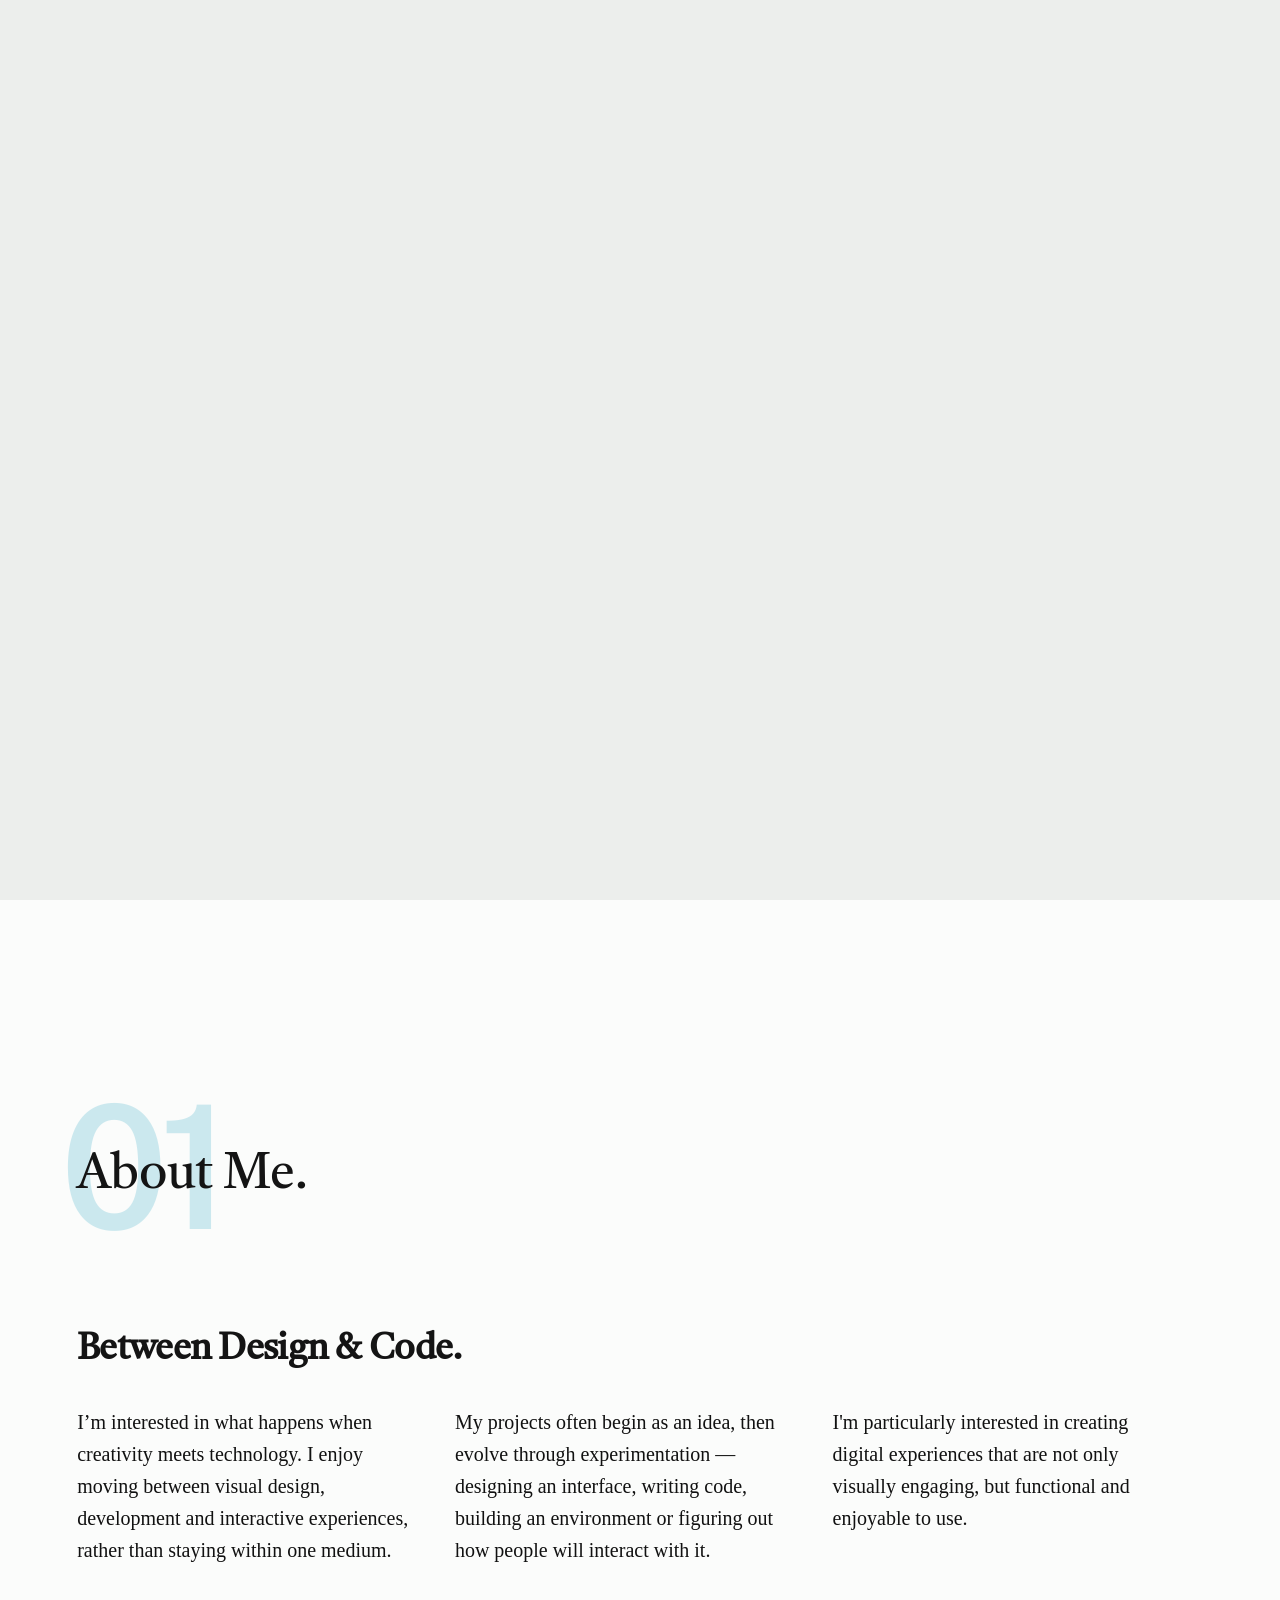
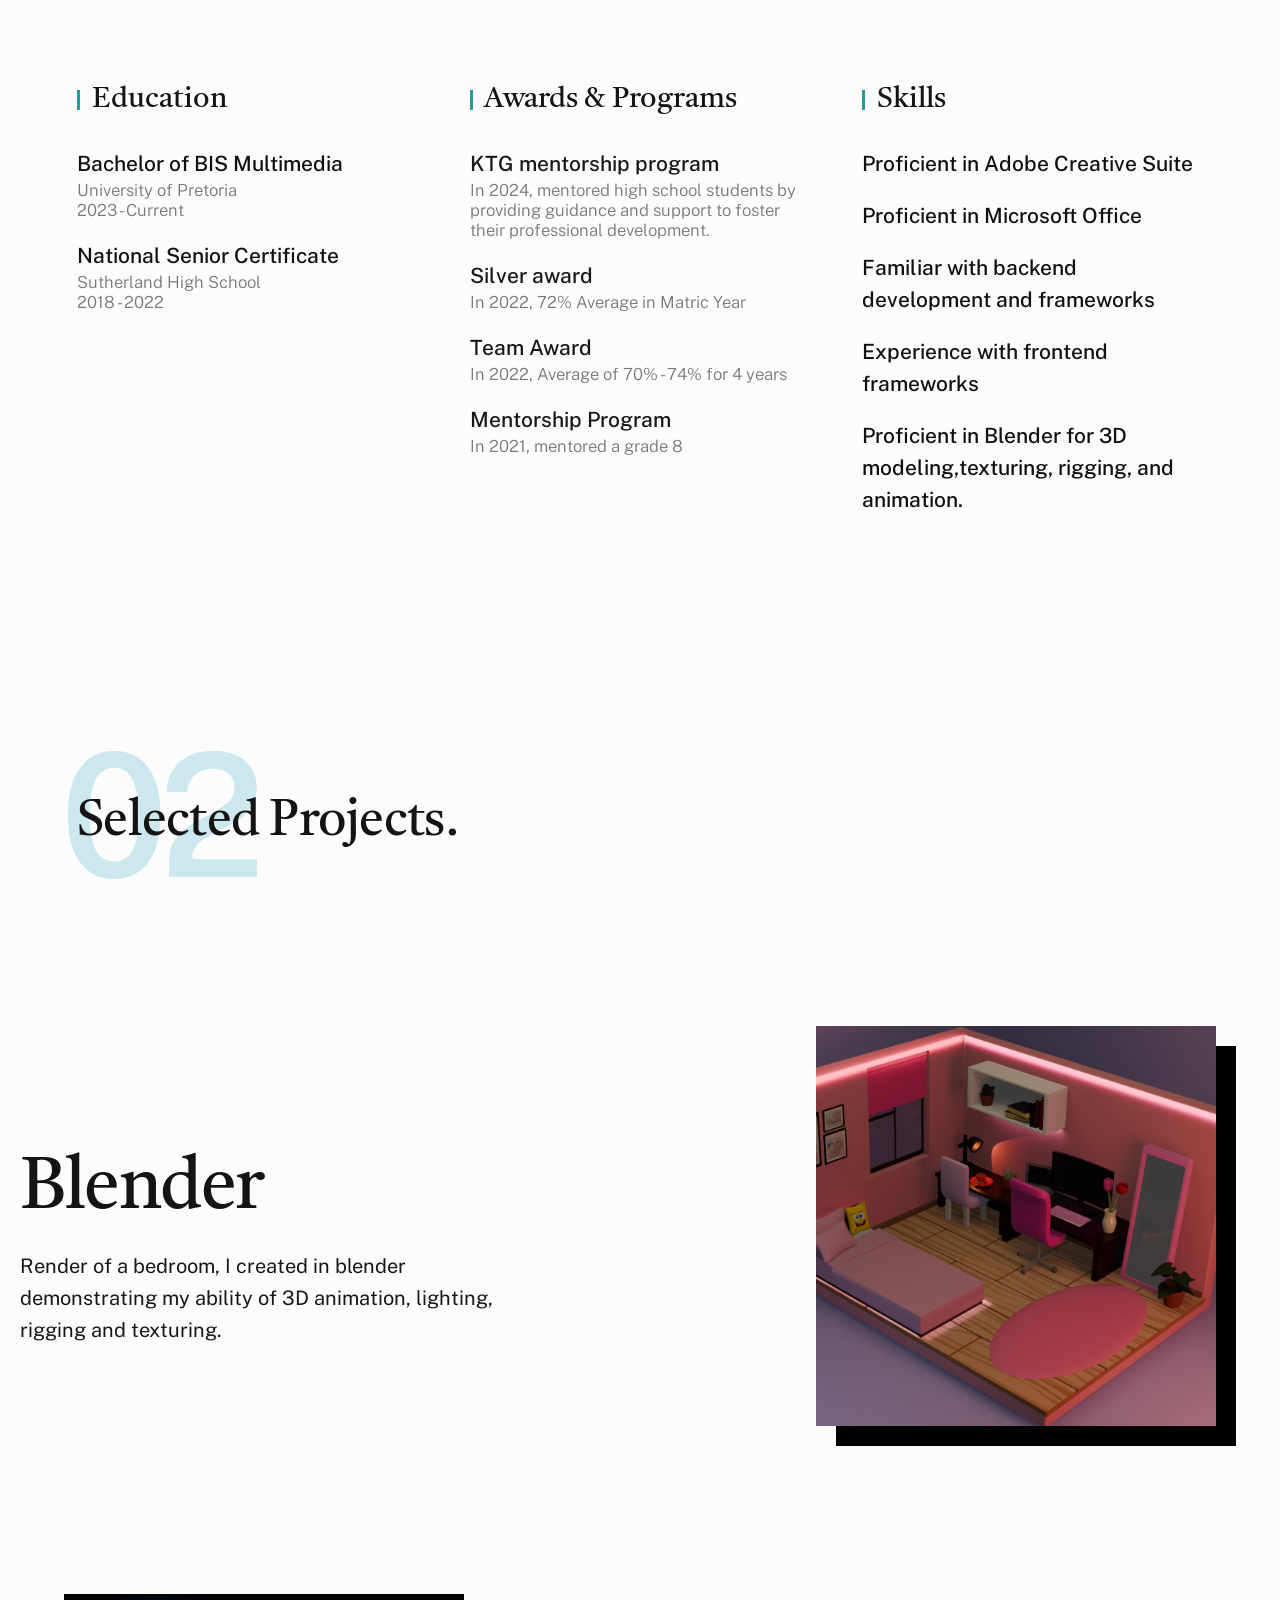
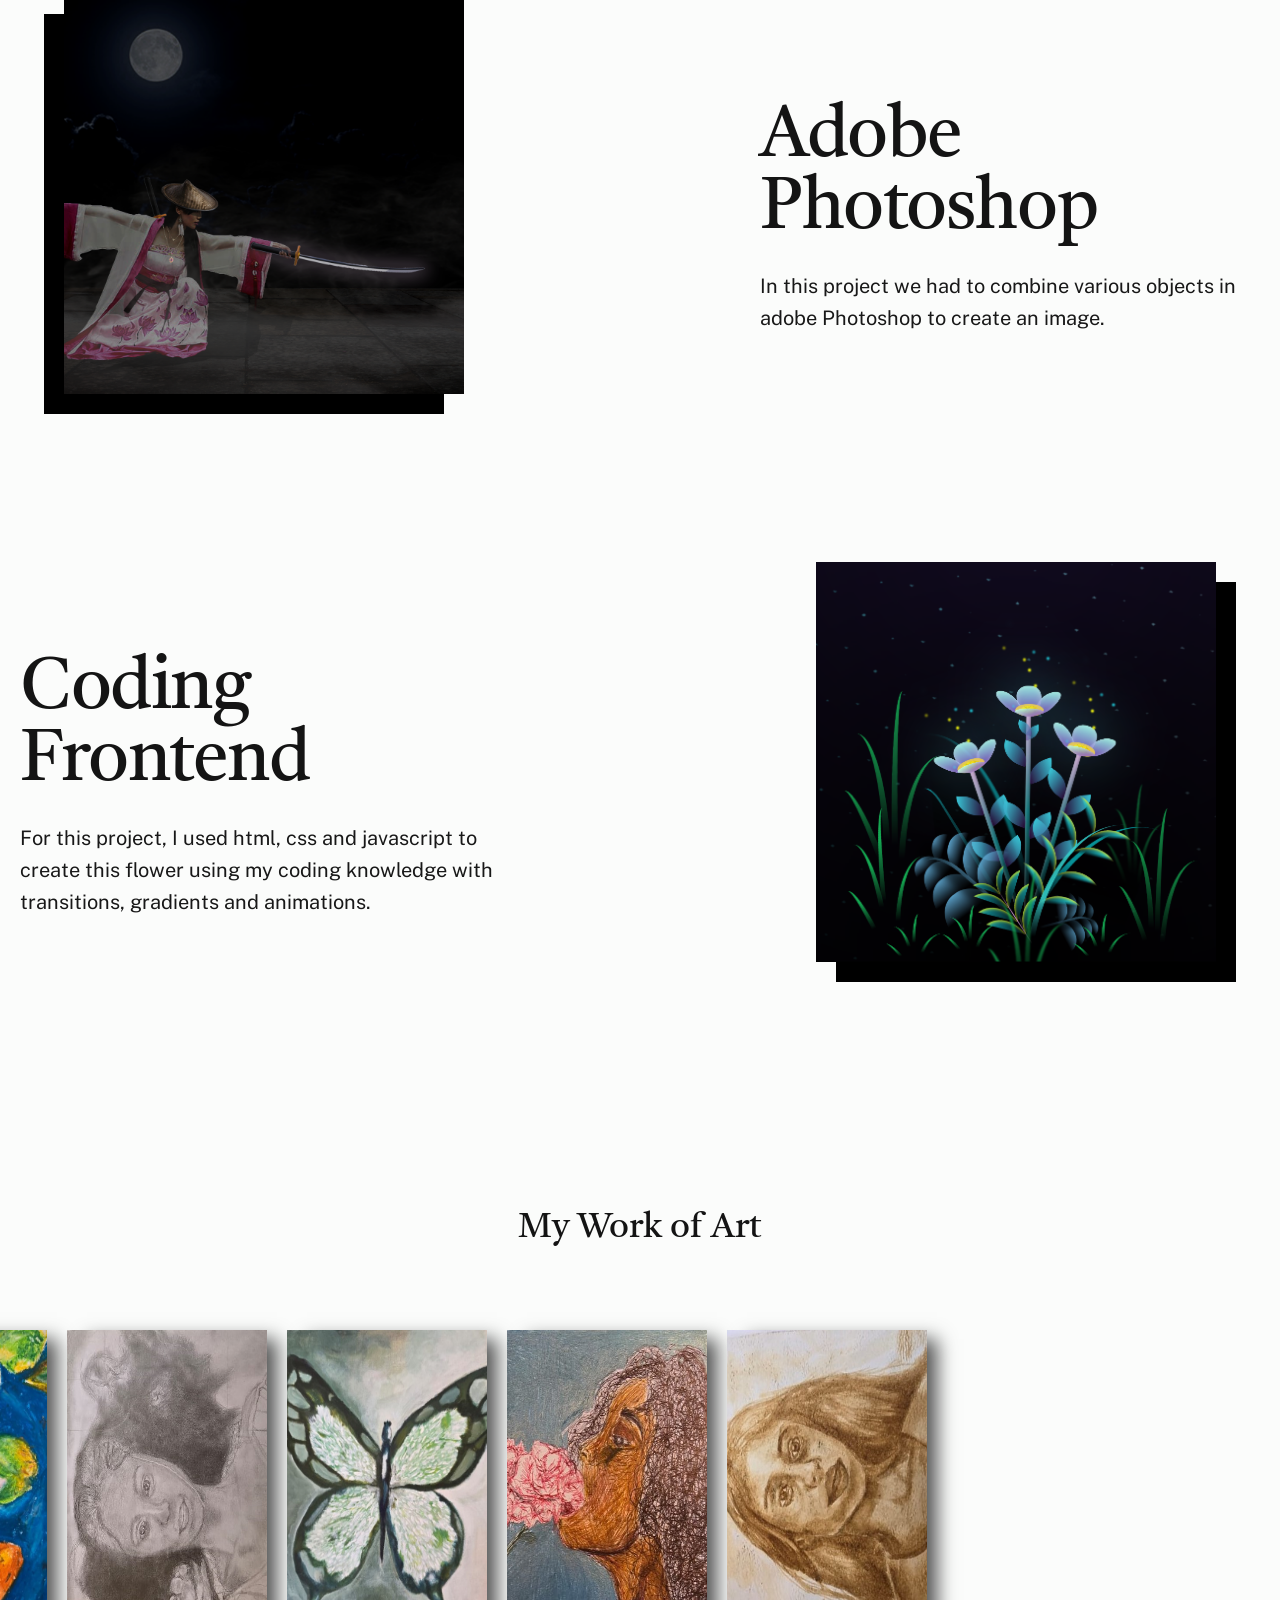
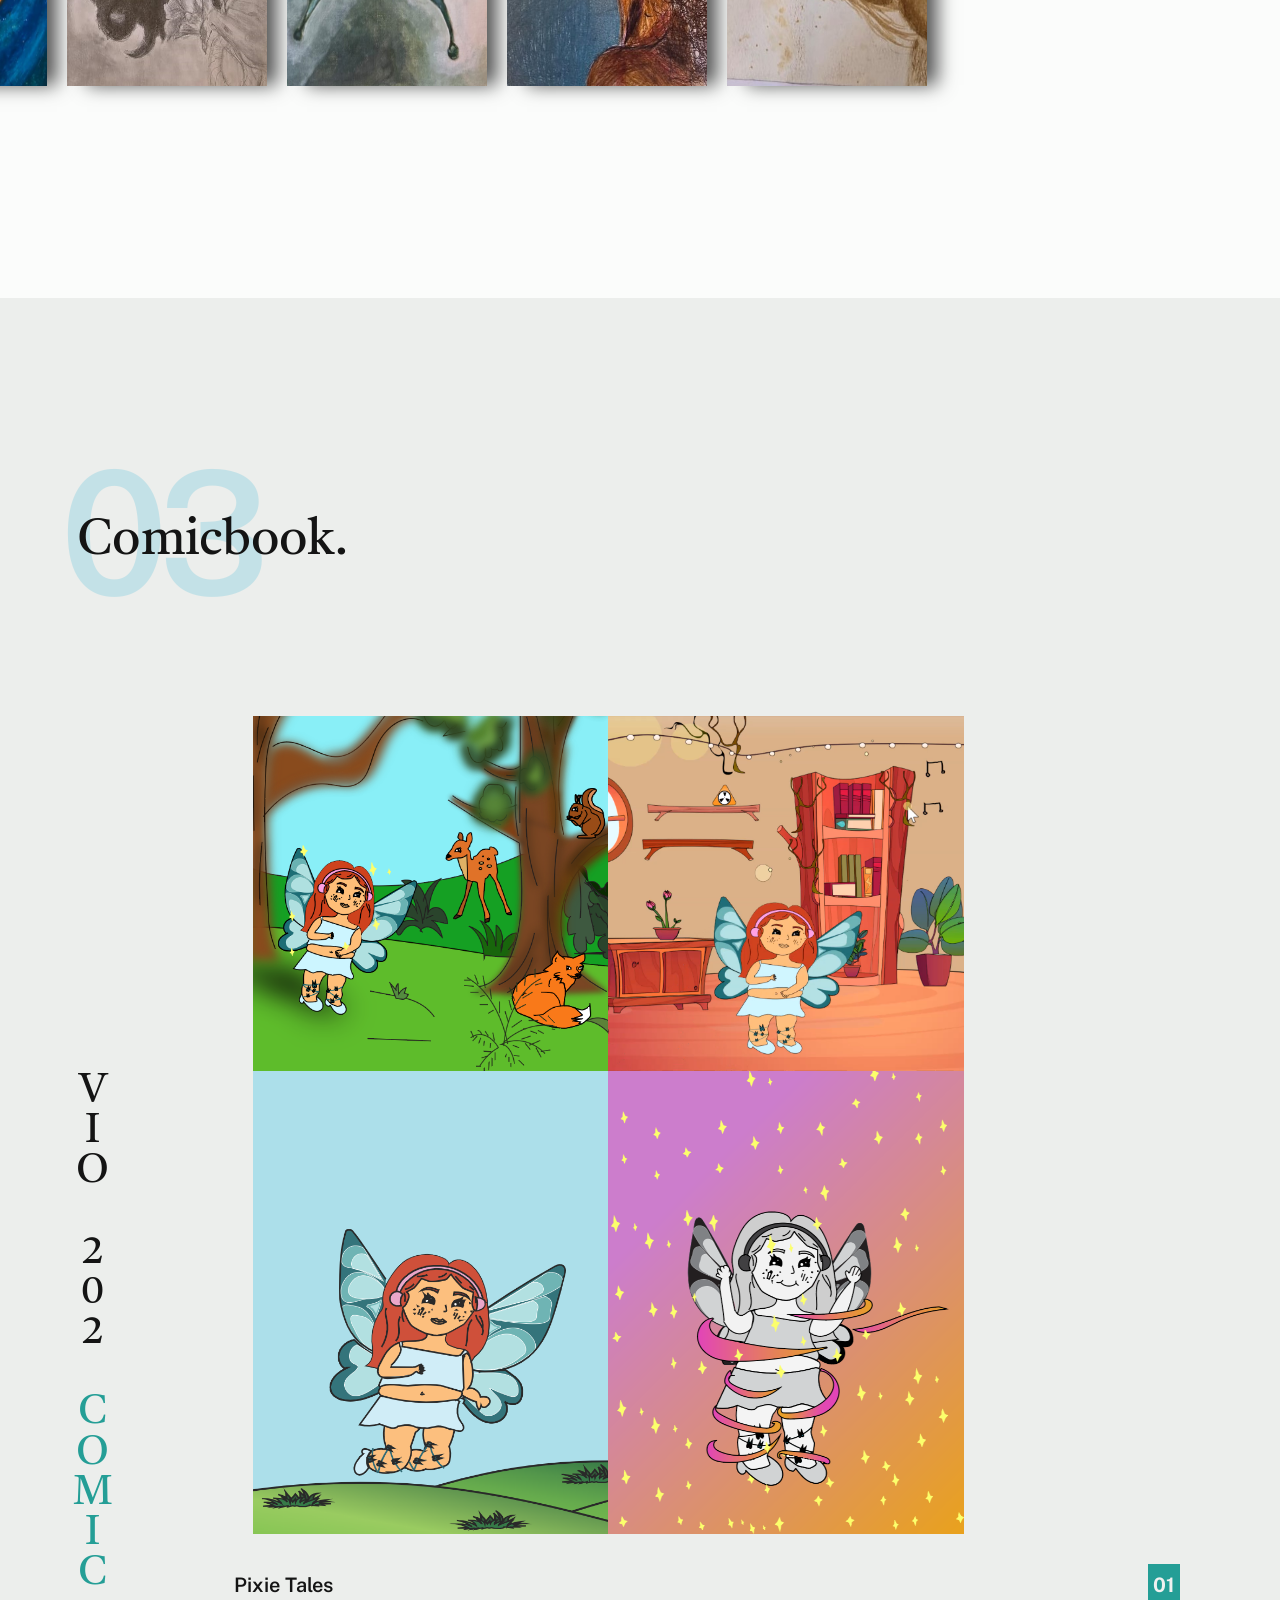
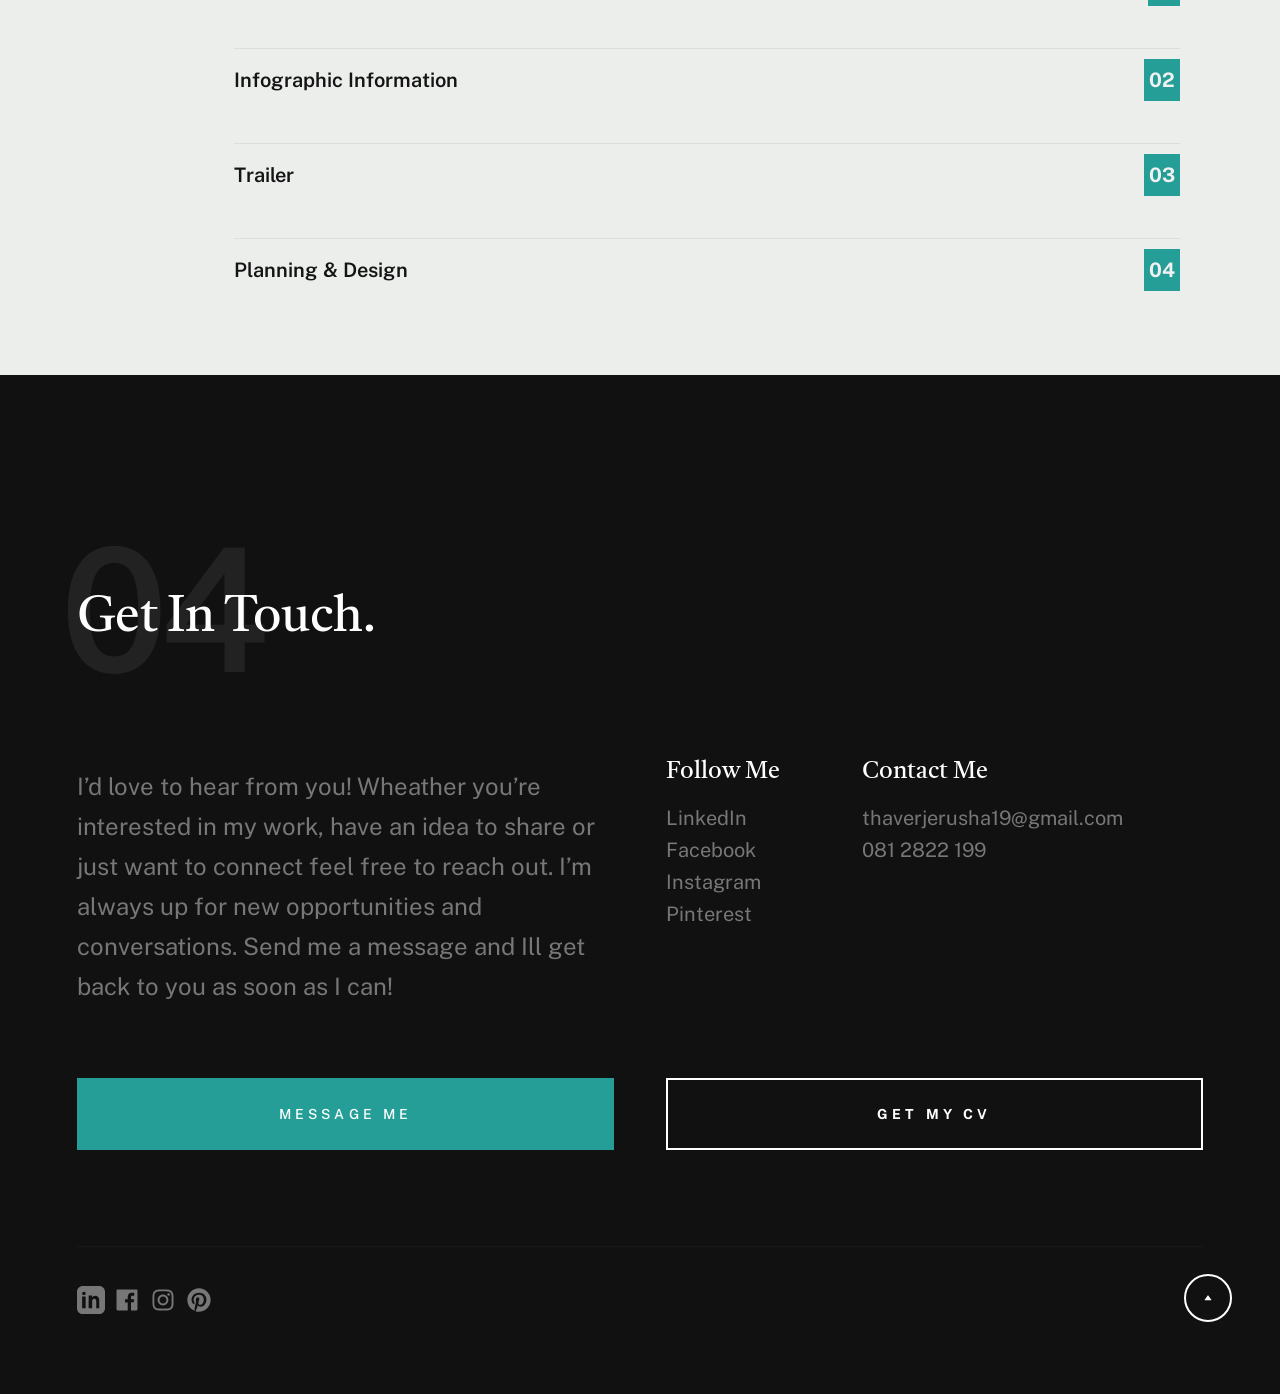
==== index.html @ e05210f3 "Update index.html -png changed" ====
<!DOCTYPE html>
<html lang="en" class="no-js">

<head>

    <!--- basic page needs
    ================================================== -->
    <meta charset="utf-8">
    <meta name="viewport" content="width=device-width, initial-scale=1">
    <title>Jerusha</title>

    <script>
        document.documentElement.classList.remove('no-js');
        document.documentElement.classList.add('js');
    </script>


    <link rel="stylesheet" href="css/vendor.css">
    <link rel="stylesheet" href="css/styles.css">

    <!-- faviconJs
    ================================================== -->
    <link rel="icon" type="image/png" sizes="32x32" href="images/faviconJ.jpeg">
    <link rel="manifest" href="site.webmanifest">

</head>


<body id="top">


    <!-- preloader
    ================================================== -->
    <div id="preloader">
        <div id="loader" class="dots-fade">
            <div></div>
            <div></div>
            <div></div>
        </div>
    </div>


    <!-- page wrap
    ================================================== -->
    <div id="page" class="s-pagewrap">


        <!-- # site header 
        ================================================== -->
        <header class="s-header">
            <div class="row s-header__inner">

                <div class="s-header__block">
                    <div class="s-header__logo">
                        <a class="logo" href="index.html">
                            <p id="TextJ">Jerusha.</p>
                        </a>
                    </div>

                    <a class="s-header__menu-toggle" href="#0"><span>Menu</span></a>
                </div> <!-- end s-header__block -->

                <nav class="s-header__nav">
                    <ul class="s-header__menu-links">
                        <li class="current"><a class="smoothscroll" href="#intro">Home</a></li>
                        <li><a class="smoothscroll" href="#about">About</a></li>
                        <li><a class="smoothscroll" href="#Projects">Projects</a></li>
                        <li><a class="smoothscroll" href="#comic">Comic</a></li>
                        <li><a class="smoothscroll" href="#footer">Contact</a></li>
                    </ul> <!-- s-header__menu-links -->
                </nav> <!-- end s-header__nav -->

            </div> <!-- end s-header__inner -->
        </header> <!-- end s-header -->


        <!-- # intro
        ================================================== -->
        <section id="intro" class="s-intro target-section">

            <div class="row s-intro__content width-sixteen-col">
                <div class="column lg-12 s-intro__content-inner grid-block grid-16">

                    <div class="s-intro__content-text">
                        <div class="colour-effect-intro-text">
                            <div class="s-intro__content-pretitle text-pretitle">Hello</div>
                            <h1 class="s-intro__content-title">
                                I'm Jerusha Thaver <br>
                                a Multimedia student. <br>

                            </h1>
                        </div>
                        <div class="s-intro__content-btns">
                            <a class="smoothscroll btn" href="#about">More About Me</a>
                            <a class="smoothscroll btn btn--stroke" href="#footer">Get In Touch</a>
                        </div> <!-- s-intro__content-btns -->

                    </div> <!-- s-intro__content-text -->

                </div> <!-- s-intro__content-inner -->
            </div> <!-- s-intro__content -->

            <ul class="s-intro__social social-list">
                <li>
                    <a href="https://www.linkedin.com/in/jerusha-thaver-896885284" target="_blank">
                        <svg xmlns="http://www.w3.org/2000/svg" width="24" height="24" viewBox="0 0 24 24"
                            fill="#FFFFFF">
                            <path
                                d="M19 0h-14c-2.761 0-5 2.239-5 5v14c0 2.761 2.239 5 5 5h14c2.761 0 5-2.239 5-5v-14c0-2.761-2.239-5-5-5zm-11.6 19h-3v-10h3v10zm-1.5-11.2c-.966 0-1.5-.672-1.5-1.4 0-.757.546-1.4 1.538-1.4.992 0 1.5.643 1.5 1.4 0 .728-.508 1.4-1.538 1.4zm13.6 11.2h-3v-5.6c0-1.465-.484-2.47-1.694-2.47-.923 0-1.471.622-1.71 1.222-.088.215-.11.515-.11.816v6.032h-3s.039-9.769 0-10.801h3v1.533c.394-.61 1.096-1.479 2.669-1.479 1.95 0 3.411 1.276 3.411 4.016v6.731z" />
                        </svg>

                        <!-- <svg xmlns="http://www.w3.org/2000/svg" width="24" height="24" viewBox="0 0 24 24" style="fill:rgba(0, 0, 0, 1);transform:;-ms-filter:"><path d="M19.633,7.997c0.013,0.175,0.013,0.349,0.013,0.523c0,5.325-4.053,11.461-11.46,11.461c-2.282,0-4.402-0.661-6.186-1.809 c0.324,0.037,0.636,0.05,0.973,0.05c1.883,0,3.616-0.636,5.001-1.721c-1.771-0.037-3.255-1.197-3.767-2.793 c0.249,0.037,0.499,0.062,0.761,0.062c0.361,0,0.724-0.05,1.061-0.137c-1.847-0.374-3.23-1.995-3.23-3.953v-0.05 c0.537,0.299,1.16,0.486,1.82,0.511C3.534,9.419,2.823,8.184,2.823,6.787c0-0.748,0.199-1.434,0.548-2.032 c1.983,2.443,4.964,4.04,8.306,4.215c-0.062-0.3-0.1-0.611-0.1-0.923c0-2.22,1.796-4.028,4.028-4.028 c1.16,0,2.207,0.486,2.943,1.272c0.91-0.175,1.782-0.512,2.556-0.973c-0.299,0.935-0.936,1.721-1.771,2.22 c0.811-0.088,1.597-0.312,2.319-0.624C21.104,6.712,20.419,7.423,19.633,7.997z"></path></svg> -->
                        <span class="u-screen-reader-text">LinkedIn</span>
                    </a>
                </li>
                <li>
                    <a href="https://www.facebook.com/jerusha.taver" target="_blank">
                        <svg xmlns="http://www.w3.org/2000/svg" width="24" height="24" viewBox="0 0 24 24"
                            style="fill:rgba(0, 0, 0, 1);transform:;-ms-filter:">
                            <path
                                d="M20,3H4C3.447,3,3,3.448,3,4v16c0,0.552,0.447,1,1,1h8.615v-6.96h-2.338v-2.725h2.338v-2c0-2.325,1.42-3.592,3.5-3.592 c0.699-0.002,1.399,0.034,2.095,0.107v2.42h-1.435c-1.128,0-1.348,0.538-1.348,1.325v1.735h2.697l-0.35,2.725h-2.348V21H20 c0.553,0,1-0.448,1-1V4C21,3.448,20.553,3,20,3z">
                            </path>
                        </svg>
                        <span class="u-screen-reader-text">Facebook</span>
                    </a>
                </li>
                <li>
                    <a href="https://www.instagram.com/jerusha_thaver/" target="_blank">
                        <svg xmlns="http://www.w3.org/2000/svg" width="24" height="24" viewBox="0 0 24 24"
                            style="fill:rgba(0, 0, 0, 1);transform:;-ms-filter:">
                            <path
                                d="M11.999,7.377c-2.554,0-4.623,2.07-4.623,4.623c0,2.554,2.069,4.624,4.623,4.624c2.552,0,4.623-2.07,4.623-4.624 C16.622,9.447,14.551,7.377,11.999,7.377L11.999,7.377z M11.999,15.004c-1.659,0-3.004-1.345-3.004-3.003 c0-1.659,1.345-3.003,3.004-3.003s3.002,1.344,3.002,3.003C15.001,13.659,13.658,15.004,11.999,15.004L11.999,15.004z">
                            </path>
                            <circle cx="16.806" cy="7.207" r="1.078"></circle>
                            <path
                                d="M20.533,6.111c-0.469-1.209-1.424-2.165-2.633-2.632c-0.699-0.263-1.438-0.404-2.186-0.42 c-0.963-0.042-1.268-0.054-3.71-0.054s-2.755,0-3.71,0.054C7.548,3.074,6.809,3.215,6.11,3.479C4.9,3.946,3.945,4.902,3.477,6.111 c-0.263,0.7-0.404,1.438-0.419,2.186c-0.043,0.962-0.056,1.267-0.056,3.71c0,2.442,0,2.753,0.056,3.71 c0.015,0.748,0.156,1.486,0.419,2.187c0.469,1.208,1.424,2.164,2.634,2.632c0.696,0.272,1.435,0.426,2.185,0.45 c0.963,0.042,1.268,0.055,3.71,0.055s2.755,0,3.71-0.055c0.747-0.015,1.486-0.157,2.186-0.419c1.209-0.469,2.164-1.424,2.633-2.633 c0.263-0.7,0.404-1.438,0.419-2.186c0.043-0.962,0.056-1.267,0.056-3.71s0-2.753-0.056-3.71C20.941,7.57,20.801,6.819,20.533,6.111z M19.315,15.643c-0.007,0.576-0.111,1.147-0.311,1.688c-0.305,0.787-0.926,1.409-1.712,1.711c-0.535,0.199-1.099,0.303-1.67,0.311 c-0.95,0.044-1.218,0.055-3.654,0.055c-2.438,0-2.687,0-3.655-0.055c-0.569-0.007-1.135-0.112-1.669-0.311 c-0.789-0.301-1.414-0.923-1.719-1.711c-0.196-0.534-0.302-1.099-0.311-1.669c-0.043-0.95-0.053-1.218-0.053-3.654 c0-2.437,0-2.686,0.053-3.655c0.007-0.576,0.111-1.146,0.311-1.687c0.305-0.789,0.93-1.41,1.719-1.712 c0.534-0.198,1.1-0.303,1.669-0.311c0.951-0.043,1.218-0.055,3.655-0.055c2.437,0,2.687,0,3.654,0.055 c0.571,0.007,1.135,0.112,1.67,0.311c0.786,0.303,1.407,0.925,1.712,1.712c0.196,0.534,0.302,1.099,0.311,1.669 c0.043,0.951,0.054,1.218,0.054,3.655c0,2.436,0,2.698-0.043,3.654H19.315z">
                            </path>
                        </svg>
                        <span class="u-screen-reader-text">Instagram</span>
                    </a>
                </li>

                <!-- <li>
                    <a href="https://pin.it/4k25gp4ds" target="_blank">
                        <svg xmlns="http://www.w3.org/2000/svg" width="24" height="24" viewBox="0 0 24 24" style="fill: rgba(0, 0, 0, 1);transform: ;msFilter:;"><path d="M11.99 2C6.472 2 2 6.473 2 11.99c0 4.232 2.633 7.85 6.35 9.306-.088-.79-.166-2.006.034-2.868.182-.78 1.172-4.966 1.172-4.966s-.299-.599-.299-1.484c0-1.388.805-2.425 1.808-2.425.853 0 1.264.64 1.264 1.407 0 .858-.546 2.139-.827 3.327-.235.994.499 1.805 1.479 1.805 1.775 0 3.141-1.872 3.141-4.575 0-2.392-1.719-4.064-4.173-4.064-2.843 0-4.512 2.132-4.512 4.335 0 .858.331 1.779.744 2.28a.3.3 0 0 1 .069.286c-.076.315-.245.994-.277 1.133-.044.183-.145.222-.335.134-1.247-.581-2.027-2.405-2.027-3.871 0-3.151 2.289-6.045 6.601-6.045 3.466 0 6.159 2.469 6.159 5.77 0 3.444-2.171 6.213-5.184 6.213-1.013 0-1.964-.525-2.29-1.146l-.623 2.374c-.225.868-.834 1.956-1.241 2.62a10 10 0 0 0 2.958.445c5.517 0 9.99-4.473 9.99-9.99S17.507 2 11.99 2"></path></svg>
                        <span class="u-screen-reader-text">Pinterest</span>
                    </a>
                </li> -->
            </ul> <!-- end s-intro__social -->

            <div class="s-intro__content-media">
                <img src="images/intro-BG.png" srcset="images/intro-BG.PNG 1x, images/intro-BG.PNG 2x" alt="">
            </div> <!-- s-intro__content-media -->

            <div class="s-intro__btn-download">
                <a class="btn btn--stroke" href="JerushaThaver_CV.pdf" target="_blank">Get My CV</a>
            </div> <!-- end s-intro__btn-download -->

            <div class="s-intro__scroll-down">
                <a href="#about" class="smoothscroll">
                    <div class="scroll-icon">
                        <svg xmlns="http://www.w3.org/2000/svg" width="24" height="24" viewBox="0 0 24 24"
                            style="fill: rgba(0, 0, 0, 1);transform: ;msFilter:;">
                            <path
                                d="M11.178 19.569a.998.998 0 0 0 1.644 0l9-13A.999.999 0 0 0 21 5H3a1.002 1.002 0 0 0-.822 1.569l9 13z">
                            </path>
                        </svg>
                    </div>
                    <span class="scroll-text u-screen-reader-text">Scroll Down</span>
                </a>
            </div>
        </section>


        <!-- # about
        ================================================== -->
        <section id="about" class="s-about target-section">

            <div class="row s-about__content">
                <div class="column xl-12">

                    <div class="section-header slide-in" data-num="01">
                        <h2 class="text-display-title">About Me.</h2>
                    </div> <!-- end section-header -->

                    <div class="article-container slide-out">
                        <h1 class="article-title">Between Design & Code.</h1>
                        <div class="article-content">
                            <div class="article-text interactive-text">
                                <div class="text-original">
                                    <p>
                                        I’m interested in what happens when creativity meets technology. I enjoy moving
                                        between visual design, development and interactive experiences, rather than
                                        staying
                                        within one medium.
                                    </p>

                                    <p>
                                        My projects often begin as an idea, then evolve through experimentation —
                                        designing
                                        an interface, writing code, building an environment or figuring out how people
                                        will
                                        interact with it.
                                    </p>

                                    <p>
                                        I'm particularly interested in creating digital experiences that are not only
                                        visually engaging, but functional and enjoyable to use.
                                    </p>
                                </div>

                                <canvas class="text-canvas"></canvas>
                            </div>

                            <!-- <div class="side-flex">
                                <div class="article-image">
                                    <img src="images/poster.jpg" alt="my intreset Image">
                                </div>
                                 <div class="job">
                                    <p>I am <span class="typed-text"></span><span class="cursor">&nbsp;</span></p>
                                </div> 
                            </div> -->


                        </div>
                    </div>



                    <div class="grid-list-items s-about__blocks slide-up">

                        <div class="grid-list-items__item s-about__block">
                            <h4 class="s-about__block-title">Education</h4>
                            <ul class="s-about__list">
                                <li>
                                    Bachelor of BIS Multimedia

                                    <span>University of Pretoria</span>
                                    <span>2023 - Current</span>
                                </li>
                                <li>
                                    National Senior Certificate
                                    <span>Sutherland High School</span>
                                    <span>2018 - 2022</span>
                                    <!-- <span>NSC <br/> 75% final average</span>
                                    <span>Silver award <br/> 72% Average in Matric Year</span>
                                    <span>Mentorship Program<br/> 2021</span>
                                    <span>Team Award <br/>Average of 70% - 74% for 4 years </span> -->
                                </li>
                            </ul>

                        </div> <!--end s-about__block -->

                        <div class="grid-list-items__item s-about__block">
                            <h4 class="s-about__block-title">Awards & Programs</h4>

                            <ul class="s-about__list">
                                <li>
                                    <a href="#0">
                                        KTG mentorship program
                                        <span>In 2024, mentored high school students by providing
                                            guidance and support to foster their professional
                                            development.</span>
                                    </a>
                                </li>
                                <li>
                                    <a href="#0">
                                        Silver award
                                        <span>In 2022, 72% Average in Matric Year</span>
                                    </a>
                                </li>
                                <li>
                                    <a href="#0">
                                        Team Award
                                        <span>In 2022, Average of 70% - 74% for 4 years</span>
                                    </a>
                                </li>
                                <li>
                                    <a href="#0">
                                        Mentorship Program
                                        <span>In 2021, mentored a grade 8</span>
                                    </a>
                                </li>

                            </ul>
                        </div> <!--end s-about__block -->

                        <div class="grid-list-items__item s-about__block">
                            <h4 class="s-about__block-title">Skills</h4>

                            <ul class="s-about__list">
                                <li>
                                    Proficient in Adobe Creative Suite
                                </li>
                                <li>
                                    Proficient in Microsoft Office
                                </li>
                                <li>
                                    Familiar with backend development and frameworks
                                </li>
                                <li>
                                    Experience with frontend frameworks
                                </li>
                                <li>
                                    Proficient in Blender for 3D modeling,texturing, rigging, and animation.
                                </li>
                            </ul>
                        </div> <!--end s-about__block -->

                    </div> <!-- grid-list-items -->

                </div> <!--end column -->
            </div> <!--end s-about__content -->

        </section> <!-- end s-about -->



        <!-- # works
        ================================================== -->
        <section id="Projects" class="s-works target-section">

            <div class="row">
                <div class="column xl-12">
                    <div class="section-header slide-in" data-num="02">
                        <h2 class="text-display-title">Selected Projects.</h2>
                    </div> <!-- end section-header -->
                </div>
            </div>
            <div class="other-work slide-out">
                <div class="other-work-content ">
                    <h1 class="other-work-title">Blender</h1>
                    <p class="other-work-description">
                        Render of a bedroom, I created in blender demonstrating my ability
                        of 3D animation, lighting, rigging and texturing.
                    </p>
                </div>
                <div class="other-work-container">

                    <div class="other-work-image-box"></div>

                </div>
            </div>

            <div class="other-work">
                <div class="other-work-content">
                    <h1 class="other-work-title slide-in">Adobe Photoshop</h1>
                    <p class="other-work-description slide-out">
                        In this project we had to combine various objects in adobe Photoshop
                        to create an image.
                    </p>
                </div>
                <div class="other-work-container slide-out">
                    <div class="other-work-image-box"></div>
                </div>
            </div>

            <div class="other-work ">
                <div class="other-work-content">
                    <h1 class="other-work-title slide-out">Coding Frontend</h1>
                    <p class="other-work-description slide-out">
                        For this project, I used html, css and javascript
                        to create this flower using my coding knowledge with transitions, gradients and animations.

                    </p>
                </div>
                <div class="other-work-container slide-in">
                    <div class="other-work-image-box"></div>
                </div>
            </div>






            <div class="row s-testimonials">
                <div class="column xl-12">

                    <h3 class="s-testimonials__header slide-up">My Work of Art</h3>
                    <div class="gallery fade-in"></div>
                </div> <!-- end column -->
            </div> <!-- end s-testimonials -->

        </section> <!-- end s-works -->





        <section id="comic" class="s-works target-section">
            <div class="row">
                <div class="column xl-12">
                    <div class="section-header slide-in" data-num="03">
                        <h2 class="text-display-title">Comicbook.</h2>
                    </div> <!-- end section-header -->
                </div>
            </div>

            <div class="container">
                <div class="title slide-out">
                    <h2>VIO 202 <span>COMIC</span></h2>
                </div>
                <!-- <div class="content"> -->
                <div class="image-container slide-out">

                    <div class="row folio-entries">

                        <div class="column entry">
                            <a href="images/Comic/cover.png" class="entry__link glightbox"
                                data-glightbox="title: Comicbook; description: .entry__desc-01">
                                <div class="entry__thumb">
                                    <img src="images/Comic/pixie.png"
                                        srcset="images/Comic/pixie.png 1x, images/Comic/pixie.png 2x" alt=""
                                        width="200%" height="200%">
                                </div>
                                <div class="entry__info">
                                    <h4 class="entry__title">Pixie Tales</h4>
                                    <div class="entry__cat">Comicbook</div>
                                </div>
                            </a>

                            <div class="glightbox-desc entry__desc-01">
                                <p>
                                    In "Pixie Tales" Freya, a fairy without powers, is unexpectedly sucked into a portal
                                    in the pond, causing her vibrant colors to fade away. To reclaim her hue and restore
                                    her magic, she must embark on a quest to find a shining star that holds the key to
                                    her transformation.
                                    <br />
                                    <a href="projects/Comic.pdf" target="_blank">Project Link</a>.
                                </p>
                            </div>
                        </div> <!-- entry -->

                        <div class="column entry">
                            <a href="images/Comic/project3.png" class="entry__link glightbox"
                                data-glightbox="title: Inforgraphic Information; description: .entry__desc-02">
                                <div class="entry__thumb">
                                    <img src="images/Comic/project3.png"
                                        srcset="images/Comic/project3.png 1x, images/Comic/project3.png 2x" alt="">
                                </div>
                                <div class="entry__info">
                                    <h4 class="entry__title">Inforgraphic Information</h4>
                                    <div class="entry__cat">Comic Information</div>
                                </div>
                            </a>

                            <div class="glightbox-desc entry__desc-02">
                                <br />
                                Dive deeper into Pixie tale's magical universe,
                                learn fun facts about the characters, worlds, author and comic.
                                <br />
                                <a href="javascript:void(0);"
                                    onclick="window.open('projects/project2/Jerusha Thaver u23686376/Project2Vio202_HTML5 Canvas.html', 'width=800,height=200');">Project
                                    Link</a>.
                                </p>
                            </div>
                        </div> <!-- entry -->

                        <div class="column entry">
                            <a href="images/Comic/project2short.png" class="entry__link glightbox"
                                data-glightbox="title: Narrave & navigation; description: .entry__desc-03">
                                <div class="entry__thumb">
                                    <img src="images/Comic/project2.png"
                                        srcset="images/Comic/project2.png 1x, images/Comic/project2.png 2x" alt="">
                                </div>
                                <div class="entry__info">
                                    <h4 class="entry__title">Narrave & navigation</h4>
                                    <div class="entry__cat">Trailer</div>
                                </div>
                            </a>

                            <div class="glightbox-desc entry__desc-03">
                                <br />
                                Get a glimpse of this magical story.
                                This project is an interactive story promotion
                                for the comic, offering an exciting sneak peek at what's to come.
                                <br />
                                <a href="javascript:void(0);"
                                    onclick="window.open('projects/project1/VIO 2.html', 'width=800,height=500');">
                                    Project Link</a>.
                                </p>
                            </div>
                        </div> <!-- entry -->

                        <div class="column entry">
                            <a href="images/Comic/planshort.png" class="entry__link glightbox"
                                data-glightbox="title: Planning; description: .entry__desc-04">
                                <div class="entry__thumb">
                                    <img src="images/Comic/plan.png"
                                        srcset="images/Comic/plan.png 1x, images/Comic/plan.png 2x" alt="">
                                </div>
                                <div class="entry__info">
                                    <h4 class="entry__title">Planning</h4>
                                    <div class="entry__cat">Ideas & Process</div>
                                </div>
                            </a>

                            <div class="glightbox-desc entry__desc-04">
                                <p>
                                    This involves the planning and brainstorming process for my projects
                                    inspired by the comic throughout the past two years.
                                    <br />
                                    <a href="">Project Link</a>.
                                </p>
                            </div>
                        </div> <!-- entry -->


                    </div> <!-- folio entries -->



                    <div class="text-container slide-in">

                        <p><strong>Pixie Tales</strong><br><span class="page-number">01</span></p>
                        <hr>
                        <p><strong>Infographic Information</strong><br><span class="page-number">02</span></p>
                        <hr>
                        <p><strong>Trailer</strong><br><span class="page-number">03</span></p>
                        <hr>
                        <!-- <p><strong>Motion Comic</strong><br><span class="page-number">02</span></p>
                                <hr> -->
                        <p><strong>Planning & Design</strong><br /><span class="page-number">04</span></p>
                    </div>
                </div>
            </div>
    </div>
    </section>




    <!-- # footer 
        ================================================== -->
    <footer id="footer" class="s-footer target-section">

        <div class="row">
            <div class="column lg-12">
                <div class="section-header light-on-dark slide-in" data-num="04">
                    <h2 class="text-display-title">Get In Touch.</h2>
                </div> <!-- end section-header -->
            </div>
        </div>

        <div class="row s-footer__content">

            <div class="column xl-6 md-12 s-footer__block s-footer__about slide-in">
                <p class="attention-getter">
                    I’d love to hear from you! Wheather you’re interested in my work,
                    have an idea to share or just want to connect
                    feel free to reach out. I’m always up for new opportunities and conversations.
                    Send me a message and Ill get back to you as soon as I can!
                </p>
            </div> <!-- end section-footer__about -->

            <div class="column xl-6 md-12 s-footer__block s-footer__site-links">
                <div class="row slide-up">
                    <div class="column xl-4 lg-5 md-6 tab-12">
                        <h5>Follow Me</h5>
                        <ul class="link-list">
                            <li><a href="https://www.linkedin.com/in/jerusha-thaver-896885284"
                                    target="_blank">LinkedIn</a></li>
                            <li><a href="https://www.facebook.com/jerusha.taver" target="_blank">Facebook</a></li>
                            <li><a href="https://www.instagram.com/jerusha_thaver/" target="_blank">Instagram</a></li>

                            <li><a href="https://pin.it/4k25gp4ds" target="_blank">Pinterest</a></li>

                        </ul>
                    </div>
                    <div class="column xl-6 md-6 tab-12 slide-out">
                        <h5>Contact Me</h5>
                        <ul class="link-list">
                            <li><a href="mailto:#0">thaverjerusha19@gmail.com</a></li>
                            <li><a href="tel:+1975432345">081 2822 199</a></li>
                        </ul>
                    </div>
                </div>
            </div> <!-- end section-footer__site-links -->

        </div> <!-- end section-footer__content -->


        <div class="row s-footer__buttons slide-up">

            <div class="column xl-6 tab-12">
                <a href="mailto:thaverjerusha19@gmail.com?subject=Contact&body=Hi, I would like to get in touch with you!"
                    class="btn btn--primary btn--large u-fullwidth">Message Me</a>
            </div>

            <div class="column xl-6 tab-12">
                <a href="JerushaThaver_CV.pdf" target="_blank" class="btn btn--stroke btn--large u-fullwidth">Get My
                    CV</a>
            </div>

        </div> <!-- end section-footer__buttons -->

        <div class="row s-footer__bottom fade-in">

            <div class="column xl-6 lg-12">
                <ul class="s-footer__social social-list">
                    <li>
                        <a href="https://www.linkedin.com/in/jerusha-thaver-896885284" target="_blank"">
                                <svg xmlns=" http://www.w3.org/2000/svg" width="24" height="24" viewBox="0 0 24 24"
                            fill="#FFFFFF">
                            <path
                                d="M19 0h-14c-2.761 0-5 2.239-5 5v14c0 2.761 2.239 5 5 5h14c2.761 0 5-2.239 5-5v-14c0-2.761-2.239-5-5-5zm-11.6 19h-3v-10h3v10zm-1.5-11.2c-.966 0-1.5-.672-1.5-1.4 0-.757.546-1.4 1.538-1.4.992 0 1.5.643 1.5 1.4 0 .728-.508 1.4-1.538 1.4zm13.6 11.2h-3v-5.6c0-1.465-.484-2.47-1.694-2.47-.923 0-1.471.622-1.71 1.222-.088.215-.11.515-.11.816v6.032h-3s.039-9.769 0-10.801h3v1.533c.394-.61 1.096-1.479 2.669-1.479 1.95 0 3.411 1.276 3.411 4.016v6.731z" />
                            </svg>
                            <span class="u-screen-reader-text">LinkedIn</span>
                        </a>
                    </li>
                    <li>
                        <a href="https://www.facebook.com/jerusha.taver" target="_blank"">
                                <svg xmlns=" http://www.w3.org/2000/svg" width="24" height="24" viewBox="0 0 24 24"
                            style="fill:rgba(0, 0, 0, 1);transform:;-ms-filter:">
                            <path
                                d="M20,3H4C3.447,3,3,3.448,3,4v16c0,0.552,0.447,1,1,1h8.615v-6.96h-2.338v-2.725h2.338v-2c0-2.325,1.42-3.592,3.5-3.592 c0.699-0.002,1.399,0.034,2.095,0.107v2.42h-1.435c-1.128,0-1.348,0.538-1.348,1.325v1.735h2.697l-0.35,2.725h-2.348V21H20 c0.553,0,1-0.448,1-1V4C21,3.448,20.553,3,20,3z">
                            </path></svg>
                            <span class="u-screen-reader-text">Facebook</span>
                        </a>
                    </li>
                    <li>
                        <a href="https://www.instagram.com/jerusha_thaver/" target="_blank"">
                                <svg xmlns=" http://www.w3.org/2000/svg" width="24" height="24" viewBox="0 0 24 24"
                            style="fill:rgba(0, 0, 0, 1);transform:;-ms-filter:">
                            <path
                                d="M11.999,7.377c-2.554,0-4.623,2.07-4.623,4.623c0,2.554,2.069,4.624,4.623,4.624c2.552,0,4.623-2.07,4.623-4.624 C16.622,9.447,14.551,7.377,11.999,7.377L11.999,7.377z M11.999,15.004c-1.659,0-3.004-1.345-3.004-3.003 c0-1.659,1.345-3.003,3.004-3.003s3.002,1.344,3.002,3.003C15.001,13.659,13.658,15.004,11.999,15.004L11.999,15.004z">
                            </path>
                            <circle cx="16.806" cy="7.207" r="1.078"></circle>
                            <path
                                d="M20.533,6.111c-0.469-1.209-1.424-2.165-2.633-2.632c-0.699-0.263-1.438-0.404-2.186-0.42 c-0.963-0.042-1.268-0.054-3.71-0.054s-2.755,0-3.71,0.054C7.548,3.074,6.809,3.215,6.11,3.479C4.9,3.946,3.945,4.902,3.477,6.111 c-0.263,0.7-0.404,1.438-0.419,2.186c-0.043,0.962-0.056,1.267-0.056,3.71c0,2.442,0,2.753,0.056,3.71 c0.015,0.748,0.156,1.486,0.419,2.187c0.469,1.208,1.424,2.164,2.634,2.632c0.696,0.272,1.435,0.426,2.185,0.45 c0.963,0.042,1.268,0.055,3.71,0.055s2.755,0,3.71-0.055c0.747-0.015,1.486-0.157,2.186-0.419c1.209-0.469,2.164-1.424,2.633-2.633 c0.263-0.7,0.404-1.438,0.419-2.186c0.043-0.962,0.056-1.267,0.056-3.71s0-2.753-0.056-3.71C20.941,7.57,20.801,6.819,20.533,6.111z M19.315,15.643c-0.007,0.576-0.111,1.147-0.311,1.688c-0.305,0.787-0.926,1.409-1.712,1.711c-0.535,0.199-1.099,0.303-1.67,0.311 c-0.95,0.044-1.218,0.055-3.654,0.055c-2.438,0-2.687,0-3.655-0.055c-0.569-0.007-1.135-0.112-1.669-0.311 c-0.789-0.301-1.414-0.923-1.719-1.711c-0.196-0.534-0.302-1.099-0.311-1.669c-0.043-0.95-0.053-1.218-0.053-3.654 c0-2.437,0-2.686,0.053-3.655c0.007-0.576,0.111-1.146,0.311-1.687c0.305-0.789,0.93-1.41,1.719-1.712 c0.534-0.198,1.1-0.303,1.669-0.311c0.951-0.043,1.218-0.055,3.655-0.055c2.437,0,2.687,0,3.654,0.055 c0.571,0.007,1.135,0.112,1.67,0.311c0.786,0.303,1.407,0.925,1.712,1.712c0.196,0.534,0.302,1.099,0.311,1.669 c0.043,0.951,0.054,1.218,0.054,3.655c0,2.436,0,2.698-0.043,3.654H19.315z">
                            </path></svg>
                            <span class="u-screen-reader-text">Instagram</span>
                        </a>
                    </li>
                    <li>
                        <a href="https://pin.it/4k25gp4ds" target="_blank"">
                                <svg xmlns=" http://www.w3.org/2000/svg" width="24" height="24" viewBox="0 0 24 24"
                            style="fill: rgba(0, 0, 0, 1);transform: ;msFilter:;">
                            <path
                                d="M11.99 2C6.472 2 2 6.473 2 11.99c0 4.232 2.633 7.85 6.35 9.306-.088-.79-.166-2.006.034-2.868.182-.78 1.172-4.966 1.172-4.966s-.299-.599-.299-1.484c0-1.388.805-2.425 1.808-2.425.853 0 1.264.64 1.264 1.407 0 .858-.546 2.139-.827 3.327-.235.994.499 1.805 1.479 1.805 1.775 0 3.141-1.872 3.141-4.575 0-2.392-1.719-4.064-4.173-4.064-2.843 0-4.512 2.132-4.512 4.335 0 .858.331 1.779.744 2.28a.3.3 0 0 1 .069.286c-.076.315-.245.994-.277 1.133-.044.183-.145.222-.335.134-1.247-.581-2.027-2.405-2.027-3.871 0-3.151 2.289-6.045 6.601-6.045 3.466 0 6.159 2.469 6.159 5.77 0 3.444-2.171 6.213-5.184 6.213-1.013 0-1.964-.525-2.29-1.146l-.623 2.374c-.225.868-.834 1.956-1.241 2.62a10 10 0 0 0 2.958.445c5.517 0 9.99-4.473 9.99-9.99S17.507 2 11.99 2">
                            </path></svg>
                        </a>
                    </li>
                </ul>
            </div> <!-- end section-footer__social -->


            <!--  -->

        </div> <!-- end section-footer__bottom -->

        <div class="ss-go-top">
            <a class="smoothscroll" title="Back to Top" href="#top">
                <svg xmlns="http://www.w3.org/2000/svg" width="24" height="24" viewBox="0 0 24 24"
                    style="fill: rgba(0, 0, 0, 1);transform: ;msFilter:;">
                    <path
                        d="M5.536 21.886a1.004 1.004 0 0 0 1.033-.064l13-9a1 1 0 0 0 0-1.644l-13-9A1 1 0 0 0 5 3v18a1 1 0 0 0 .536.886z">
                    </path>
                </svg>
            </a>
            <span>Back To Top</span>
        </div> <!-- end ss-go-top -->

    </footer> <!-- end s-footer -->

    </div> <!-- end page-wrap -->



    <!-- Java Script
    ================================================== -->
    <script src="js/plugins.js"></script>
    <script src="js/main.js"></script>
    <script src="js/job.js"></script>
    <script src="js/gallery.js"></script>
    <script src="js/scroll.js"></script>
    <script src="js/otherwork.js"></script>
    <script src="js/interactive-text.js"></script>

</body>

</html>
---- css/vendor.css ----
/* ===================================================================
 * Hudson Third-party Stylesheets
 * Template Ver. 1.0.0
 * 04-03-2023
 * -------------------------------------------------------------------
 *
 * TOC:
 * # PrismJS 
 * # Swiper
 * # GLightbox
 *
 * ------------------------------------------------------------------- */
 

/* ===================================================================
 * # PrismJS 1.20.0
 *   https://prismjs.com/download.html#themes=prism-okaidia&languages=markup+css+clike+javascript+markup-templating+php 
 *   
 *   okaidia theme for JavaScript, CSS and HTML
 *   Loosely based on Monokai textmate theme by http://www.monokai.nl/
 *   @author ocodia
 * ------------------------------------------------------------------- */
code[class*=language-],
pre[class*=language-] {
    color          : #f8f8f2;
    background     : none;
    text-shadow    : 0 1px rgba(0, 0, 0, 0.3);
    font-family    : var(--font-mono);
    font-size      : calc(var(--text-size) * 0.9444);
    text-align     : left;
    white-space    : pre;
    word-spacing   : normal;
    word-break     : normal;
    word-wrap      : normal;
    line-height    : var(--vspace-1);
    -moz-tab-size  : 4;
    -o-tab-size    : 4;
    tab-size       : 4;
    -webkit-hyphens: none;
    hyphens        : none;
}

/* Code blocks */
pre[class*=language-] {
    padding : var(--vspace-0_5) 0 var(--vspace-1);
    margin  : var(--vspace-1) 0;
    overflow: auto;
}

:not(pre)>code[class*=language-],
pre[class*=language-] {
    background: #272822;
}

/* Inline code */
:not(pre)>code[class*=language-] {
    padding    : 0.1em;
    white-space: normal;
}

.token.comment,
.token.prolog,
.token.doctype,
.token.cdata {
    color: slategray;
}

.token.punctuation {
    color: #f8f8f2;
}

.token.namespace {
    opacity: 0.7;
}

.token.property,
.token.tag,
.token.constant,
.token.symbol,
.token.deleted {
    color: #f92672;
}

.token.boolean,
.token.number {
    color: #ae81ff;
}

.token.selector,
.token.attr-name,
.token.string,
.token.char,
.token.builtin,
.token.inserted {
    color: #a6e22e;
}

.token.operator,
.token.entity,
.token.url,
.language-css .token.string,
.style .token.string,
.token.variable {
    color: #f8f8f2;
}

.token.atrule,
.token.attr-value,
.token.function,
.token.class-name {
    color: #e6db74;
}

.token.keyword {
    color: #66d9ef;
}

.token.regex,
.token.important {
    color: #fd971f;
}

.token.important,
.token.bold {
    font-weight: bold;
}

.token.italic {
    font-style: italic;
}

.token.entity {
    cursor: help;
}


/* ===================================================================
 * # Swiper 6.4.5
 *   Most modern mobile touch slider and framework with hardware accelerated transitions
 *   https://swiperjs.com
 *
 *   Copyright 2014-2020 Vladimir Kharlampidi
 *
 *   Released under the MIT License
 *
 *   Released on: December 18, 2020
 * ------------------------------------------------------------------- */
@font-face {
    font-family: "swiper-icons";
    src        : url("data:application/font-woff;charset=utf-8;base64, [base64]//wADZ2x5ZgAAAywAAADMAAAD2MHtryVoZWFkAAABbAAAADAAAAA2E2+eoWhoZWEAAAGcAAAAHwAAACQC9gDzaG10eAAAAigAAAAZAAAArgJkABFsb2NhAAAC0AAAAFoAAABaFQAUGG1heHAAAAG8AAAAHwAAACAAcABAbmFtZQAAA/gAAAE5AAACXvFdBwlwb3N0AAAFNAAAAGIAAACE5s74hXjaY2BkYGAAYpf5Hu/j+W2+MnAzMYDAzaX6QjD6/4//Bxj5GA8AuRwMYGkAPywL13jaY2BkYGA88P8Agx4j+/8fQDYfA1AEBWgDAIB2BOoAeNpjYGRgYNBh4GdgYgABEMnIABJzYNADCQAACWgAsQB42mNgYfzCOIGBlYGB0YcxjYGBwR1Kf2WQZGhhYGBiYGVmgAFGBiQQkOaawtDAoMBQxXjg/wEGPcYDDA4wNUA2CCgwsAAAO4EL6gAAeNpj2M0gyAACqxgGNWBkZ2D4/wMA+xkDdgAAAHjaY2BgYGaAYBkGRgYQiAHyGMF8FgYHIM3DwMHABGQrMOgyWDLEM1T9/w8UBfEMgLzE////P/5//f/V/xv+r4eaAAeMbAxwIUYmIMHEgKYAYjUcsDAwsLKxc3BycfPw8jEQA/[base64]/uznmfPFBNODM2K7MTQ45YEAZqGP81AmGGcF3iPqOop0r1SPTaTbVkfUe4HXj97wYE+yNwWYxwWu4v1ugWHgo3S1XdZEVqWM7ET0cfnLGxWfkgR42o2PvWrDMBSFj/IHLaF0zKjRgdiVMwScNRAoWUoH78Y2icB/yIY09An6AH2Bdu/UB+yxopYshQiEvnvu0dURgDt8QeC8PDw7Fpji3fEA4z/PEJ6YOB5hKh4dj3EvXhxPqH/SKUY3rJ7srZ4FZnh1PMAtPhwP6fl2PMJMPDgeQ4rY8YT6Gzao0eAEA409DuggmTnFnOcSCiEiLMgxCiTI6Cq5DZUd3Qmp10vO0LaLTd2cjN4fOumlc7lUYbSQcZFkutRG7g6JKZKy0RmdLY680CDnEJ+UMkpFFe1RN7nxdVpXrC4aTtnaurOnYercZg2YVmLN/d/gczfEimrE/fs/bOuq29Zmn8tloORaXgZgGa78yO9/cnXm2BpaGvq25Dv9S4E9+5SIc9PqupJKhYFSSl47+Qcr1mYNAAAAeNptw0cKwkAAAMDZJA8Q7OUJvkLsPfZ6zFVERPy8qHh2YER+3i/BP83vIBLLySsoKimrqKqpa2hp6+jq6RsYGhmbmJqZSy0sraxtbO3sHRydnEMU4uR6yx7JJXveP7WrDycAAAAAAAH//wACeNpjYGRgYOABYhkgZgJCZgZNBkYGLQZtIJsFLMYAAAw3ALgAeNolizEKgDAQBCchRbC2sFER0YD6qVQiBCv/H9ezGI6Z5XBAw8CBK/m5iQQVauVbXLnOrMZv2oLdKFa8Pjuru2hJzGabmOSLzNMzvutpB3N42mNgZGBg4GKQYzBhYMxJLMlj4GBgAYow/P/PAJJhLM6sSoWKfWCAAwDAjgbRAAB42mNgYGBkAIIbCZo5IPrmUn0hGA0AO8EFTQAA") format("woff");
    font-weight: 400;
    font-style : normal;
}

:root {
    --swiper-theme-color: #007aff;
}

.swiper-container {
    margin-left : auto;
    margin-right: auto;
    position    : relative;
    overflow    : hidden;
    list-style  : none;
    padding     : 0;
    /* Fix of Webkit flickering */
    z-index     : 1;
}

.swiper-container-vertical>.swiper-wrapper {
    flex-direction: column;
}

.swiper-wrapper {
    position           : relative;
    width              : 100%;
    height             : 100%;
    z-index            : 1;
    display            : flex;
    transition-property: transform;
    box-sizing         : content-box;
}

.swiper-container-android .swiper-slide,
.swiper-wrapper {
    transform: translate3d(0px, 0, 0);
}

.swiper-container-multirow>.swiper-wrapper {
    flex-wrap: wrap;
}

.swiper-container-multirow-column>.swiper-wrapper {
    flex-wrap     : wrap;
    flex-direction: column;
}

.swiper-container-free-mode>.swiper-wrapper {
    transition-timing-function: ease-out;
    margin                    : 0 auto;
}

.swiper-slide {
    flex-shrink        : 0;
    width              : 100%;
    height             : 100%;
    position           : relative;
    transition-property: transform;
}

.swiper-slide-invisible-blank {
    visibility: hidden;
}

/* Auto Height */
.swiper-container-autoheight,
.swiper-container-autoheight .swiper-slide {
    height: auto;
}

.swiper-container-autoheight .swiper-wrapper {
    align-items        : flex-start;
    transition-property: transform, height;
}

/* 3D Effects */
.swiper-container-3d {
    perspective: 1200px;
}

.swiper-container-3d .swiper-wrapper,
.swiper-container-3d .swiper-slide,
.swiper-container-3d .swiper-slide-shadow-left,
.swiper-container-3d .swiper-slide-shadow-right,
.swiper-container-3d .swiper-slide-shadow-top,
.swiper-container-3d .swiper-slide-shadow-bottom,
.swiper-container-3d .swiper-cube-shadow {
    transform-style: preserve-3d;
}

.swiper-container-3d .swiper-slide-shadow-left,
.swiper-container-3d .swiper-slide-shadow-right,
.swiper-container-3d .swiper-slide-shadow-top,
.swiper-container-3d .swiper-slide-shadow-bottom {
    position      : absolute;
    left          : 0;
    top           : 0;
    width         : 100%;
    height        : 100%;
    pointer-events: none;
    z-index       : 10;
}

.swiper-container-3d .swiper-slide-shadow-left {
    background-image: linear-gradient(to left, rgba(0, 0, 0, 0.5), rgba(0, 0, 0, 0));
}

.swiper-container-3d .swiper-slide-shadow-right {
    background-image: linear-gradient(to right, rgba(0, 0, 0, 0.5), rgba(0, 0, 0, 0));
}

.swiper-container-3d .swiper-slide-shadow-top {
    background-image: linear-gradient(to top, rgba(0, 0, 0, 0.5), rgba(0, 0, 0, 0));
}

.swiper-container-3d .swiper-slide-shadow-bottom {
    background-image: linear-gradient(to bottom, rgba(0, 0, 0, 0.5), rgba(0, 0, 0, 0));
}

/* CSS Mode */
.swiper-container-css-mode>.swiper-wrapper {
    overflow          : auto;
    scrollbar-width   : none;
    /* For Firefox */
    -ms-overflow-style: none;
    /* For Internet Explorer and Edge */
}

.swiper-container-css-mode>.swiper-wrapper::-webkit-scrollbar {
    display: none;
}

.swiper-container-css-mode>.swiper-wrapper>.swiper-slide {
    scroll-snap-align: start start;
}

.swiper-container-horizontal.swiper-container-css-mode>.swiper-wrapper {
    scroll-snap-type: x mandatory;
}

.swiper-container-vertical.swiper-container-css-mode>.swiper-wrapper {
    scroll-snap-type: y mandatory;
}

:root {
    --swiper-navigation-size : 44px;
    /*
    --swiper-navigation-color: var(--swiper-theme-color);
    */
}

.swiper-button-prev,
.swiper-button-next {
    position       : absolute;
    top            : 50%;
    width          : calc(var(--swiper-navigation-size) / 44 * 27);
    height         : var(--swiper-navigation-size);
    margin-top     : calc(-1 * var(--swiper-navigation-size) / 2);
    z-index        : 10;
    cursor         : pointer;
    display        : flex;
    align-items    : center;
    justify-content: center;
    color          : var(--swiper-navigation-color, var(--swiper-theme-color));
}

.swiper-button-prev.swiper-button-disabled,
.swiper-button-next.swiper-button-disabled {
    opacity       : 0.35;
    cursor        : auto;
    pointer-events: none;
}

.swiper-button-prev:after,
.swiper-button-next:after {
    font-family   : swiper-icons;
    font-size     : var(--swiper-navigation-size);
    text-transform: none !important;
    letter-spacing: 0;
    text-transform: none;
    font-variant  : initial;
    line-height   : 1;
}

.swiper-button-prev,
.swiper-container-rtl .swiper-button-next {
    left : 10px;
    right: auto;
}

.swiper-button-prev:after,
.swiper-container-rtl .swiper-button-next:after {
    content: "prev";
}

.swiper-button-next,
.swiper-container-rtl .swiper-button-prev {
    right: 10px;
    left : auto;
}

.swiper-button-next:after,
.swiper-container-rtl .swiper-button-prev:after {
    content: "next";
}

.swiper-button-prev.swiper-button-white,
.swiper-button-next.swiper-button-white {
    --swiper-navigation-color: #ffffff;
}

.swiper-button-prev.swiper-button-black,
.swiper-button-next.swiper-button-black {
    --swiper-navigation-color: #000000;
}

.swiper-button-lock {
    display: none;
}

:root {
    /*
    --swiper-pagination-color: var(--swiper-theme-color);
    */
}

.swiper-pagination {
    position  : absolute;
    text-align: center;
    transition: 300ms opacity;
    transform : translate3d(0, 0, 0);
    z-index   : 10;
}

.swiper-pagination.swiper-pagination-hidden {
    opacity: 0;
}

/* Common Styles */
.swiper-pagination-fraction,
.swiper-pagination-custom,
.swiper-container-horizontal>.swiper-pagination-bullets {
    bottom: 10px;
    left  : 0;
    width : 100%;
}

/* Bullets */
.swiper-pagination-bullets-dynamic {
    overflow : hidden;
    font-size: 0;
}

.swiper-pagination-bullets-dynamic .swiper-pagination-bullet {
    transform: scale(0.33);
    position : relative;
}

.swiper-pagination-bullets-dynamic .swiper-pagination-bullet-active {
    transform: scale(1);
}

.swiper-pagination-bullets-dynamic .swiper-pagination-bullet-active-main {
    transform: scale(1);
}

.swiper-pagination-bullets-dynamic .swiper-pagination-bullet-active-prev {
    transform: scale(0.66);
}

.swiper-pagination-bullets-dynamic .swiper-pagination-bullet-active-prev-prev {
    transform: scale(0.33);
}

.swiper-pagination-bullets-dynamic .swiper-pagination-bullet-active-next {
    transform: scale(0.66);
}

.swiper-pagination-bullets-dynamic .swiper-pagination-bullet-active-next-next {
    transform: scale(0.33);
}

.swiper-pagination-bullet {
    width        : 8px;
    height       : 8px;
    display      : inline-block;
    border-radius: 100%;
    background   : #000;
    opacity      : 0.2;
}

button.swiper-pagination-bullet {
    border            : none;
    margin            : 0;
    padding           : 0;
    box-shadow        : none;
    -webkit-appearance: none;
    -moz-appearance   : none;
    appearance        : none;
}

.swiper-pagination-clickable .swiper-pagination-bullet {
    cursor: pointer;
}

.swiper-pagination-bullet-active {
    opacity   : 1;
    background: var(--swiper-pagination-color, var(--swiper-theme-color));
}

.swiper-container-vertical>.swiper-pagination-bullets {
    right    : 10px;
    top      : 50%;
    transform: translate3d(0px, -50%, 0);
}

.swiper-container-vertical>.swiper-pagination-bullets .swiper-pagination-bullet {
    margin : 6px 0;
    display: block;
}

.swiper-container-vertical>.swiper-pagination-bullets.swiper-pagination-bullets-dynamic {
    top      : 50%;
    transform: translateY(-50%);
    width    : 8px;
}

.swiper-container-vertical>.swiper-pagination-bullets.swiper-pagination-bullets-dynamic .swiper-pagination-bullet {
    display   : inline-block;
    transition: 200ms transform, 200ms top;
}

.swiper-container-horizontal>.swiper-pagination-bullets .swiper-pagination-bullet {
    margin: 0 4px;
}

.swiper-container-horizontal>.swiper-pagination-bullets.swiper-pagination-bullets-dynamic {
    left       : 50%;
    transform  : translateX(-50%);
    white-space: nowrap;
}

.swiper-container-horizontal>.swiper-pagination-bullets.swiper-pagination-bullets-dynamic .swiper-pagination-bullet {
    transition: 200ms transform, 200ms left;
}

.swiper-container-horizontal.swiper-container-rtl>.swiper-pagination-bullets-dynamic .swiper-pagination-bullet {
    transition: 200ms transform, 200ms right;
}

/* Progress */
.swiper-pagination-progressbar {
    background: rgba(0, 0, 0, 0.25);
    position  : absolute;
}

.swiper-pagination-progressbar .swiper-pagination-progressbar-fill {
    background      : var(--swiper-pagination-color, var(--swiper-theme-color));
    position        : absolute;
    left            : 0;
    top             : 0;
    width           : 100%;
    height          : 100%;
    transform       : scale(0);
    transform-origin: left top;
}

.swiper-container-rtl .swiper-pagination-progressbar .swiper-pagination-progressbar-fill {
    transform-origin: right top;
}

.swiper-container-horizontal>.swiper-pagination-progressbar,
.swiper-container-vertical>.swiper-pagination-progressbar.swiper-pagination-progressbar-opposite {
    width : 100%;
    height: 4px;
    left  : 0;
    top   : 0;
}

.swiper-container-vertical>.swiper-pagination-progressbar,
.swiper-container-horizontal>.swiper-pagination-progressbar.swiper-pagination-progressbar-opposite {
    width : 4px;
    height: 100%;
    left  : 0;
    top   : 0;
}

.swiper-pagination-white {
    --swiper-pagination-color: #ffffff;
}

.swiper-pagination-black {
    --swiper-pagination-color: #000000;
}

.swiper-pagination-lock {
    display: none;
}

/* Scrollbar */
.swiper-scrollbar {
    border-radius   : 10px;
    position        : relative;
    -ms-touch-action: none;
    background      : rgba(0, 0, 0, 0.1);
}

.swiper-container-horizontal>.swiper-scrollbar {
    position: absolute;
    left    : 1%;
    bottom  : 3px;
    z-index : 50;
    height  : 5px;
    width   : 98%;
}

.swiper-container-vertical>.swiper-scrollbar {
    position: absolute;
    right   : 3px;
    top     : 1%;
    z-index : 50;
    width   : 5px;
    height  : 98%;
}

.swiper-scrollbar-drag {
    height       : 100%;
    width        : 100%;
    position     : relative;
    background   : rgba(0, 0, 0, 0.5);
    border-radius: 10px;
    left         : 0;
    top          : 0;
}

.swiper-scrollbar-cursor-drag {
    cursor: move;
}

.swiper-scrollbar-lock {
    display: none;
}

.swiper-zoom-container {
    width          : 100%;
    height         : 100%;
    display        : flex;
    justify-content: center;
    align-items    : center;
    text-align     : center;
}

.swiper-zoom-container>img,
.swiper-zoom-container>svg,
.swiper-zoom-container>canvas {
    max-width    : 100%;
    max-height   : 100%;
    -o-object-fit: contain;
    object-fit   : contain;
}

.swiper-slide-zoomed {
    cursor: move;
}

/* Preloader */
:root {
    /*
    --swiper-preloader-color: var(--swiper-theme-color);
    */
}

.swiper-lazy-preloader {
    width           : 42px;
    height          : 42px;
    position        : absolute;
    left            : 50%;
    top             : 50%;
    margin-left     : -21px;
    margin-top      : -21px;
    z-index         : 10;
    transform-origin: 50%;
    animation       : swiper-preloader-spin 1s infinite linear;
    box-sizing      : border-box;
    border          : 4px solid var(--swiper-preloader-color, var(--swiper-theme-color));
    border-radius   : 50%;
    border-top-color: transparent;
}

.swiper-lazy-preloader-white {
    --swiper-preloader-color: #fff;
}

.swiper-lazy-preloader-black {
    --swiper-preloader-color: #000;
}

@keyframes swiper-preloader-spin {
    100% {
        transform: rotate(360deg);
    }
}

/* a11y */
.swiper-container .swiper-notification {
    position      : absolute;
    left          : 0;
    top           : 0;
    pointer-events: none;
    opacity       : 0;
    z-index       : -1000;
}

.swiper-container-fade.swiper-container-free-mode .swiper-slide {
    transition-timing-function: ease-out;
}

.swiper-container-fade .swiper-slide {
    pointer-events     : none;
    transition-property: opacity;
}

.swiper-container-fade .swiper-slide .swiper-slide {
    pointer-events: none;
}

.swiper-container-fade .swiper-slide-active,
.swiper-container-fade .swiper-slide-active .swiper-slide-active {
    pointer-events: auto;
}

.swiper-container-cube {
    overflow: visible;
}

.swiper-container-cube .swiper-slide {
    pointer-events             : none;
    -webkit-backface-visibility: hidden;
    backface-visibility        : hidden;
    z-index                    : 1;
    visibility                 : hidden;
    transform-origin           : 0 0;
    width                      : 100%;
    height                     : 100%;
}

.swiper-container-cube .swiper-slide .swiper-slide {
    pointer-events: none;
}

.swiper-container-cube.swiper-container-rtl .swiper-slide {
    transform-origin: 100% 0;
}

.swiper-container-cube .swiper-slide-active,
.swiper-container-cube .swiper-slide-active .swiper-slide-active {
    pointer-events: auto;
}

.swiper-container-cube .swiper-slide-active,
.swiper-container-cube .swiper-slide-next,
.swiper-container-cube .swiper-slide-prev,
.swiper-container-cube .swiper-slide-next+.swiper-slide {
    pointer-events: auto;
    visibility    : visible;
}

.swiper-container-cube .swiper-slide-shadow-top,
.swiper-container-cube .swiper-slide-shadow-bottom,
.swiper-container-cube .swiper-slide-shadow-left,
.swiper-container-cube .swiper-slide-shadow-right {
    z-index                    : 0;
    -webkit-backface-visibility: hidden;
    backface-visibility        : hidden;
}

.swiper-container-cube .swiper-cube-shadow {
    position  : absolute;
    left      : 0;
    bottom    : 0px;
    width     : 100%;
    height    : 100%;
    background: #000;
    opacity   : 0.6;
    filter    : blur(50px);
    z-index   : 0;
}

.swiper-container-flip {
    overflow: visible;
}

.swiper-container-flip .swiper-slide {
    pointer-events             : none;
    -webkit-backface-visibility: hidden;
    backface-visibility        : hidden;
    z-index                    : 1;
}

.swiper-container-flip .swiper-slide .swiper-slide {
    pointer-events: none;
}

.swiper-container-flip .swiper-slide-active,
.swiper-container-flip .swiper-slide-active .swiper-slide-active {
    pointer-events: auto;
}

.swiper-container-flip .swiper-slide-shadow-top,
.swiper-container-flip .swiper-slide-shadow-bottom,
.swiper-container-flip .swiper-slide-shadow-left,
.swiper-container-flip .swiper-slide-shadow-right {
    z-index                    : 0;
    -webkit-backface-visibility: hidden;
    backface-visibility        : hidden;
}


/* ==========================================================================
 * # GLightbox
 *
 * GLightbox 3.2.0
 * https://biati-digital.github.io/glightbox/
 * -------------------------------------------------------------------------- 
 */
.glightbox-container {
    width                      : 100%;
    height                     : 100%;
    position                   : fixed;
    top                        : 0;
    left                       : 0;
    z-index                    : 999999 !important;
    overflow                   : hidden;
    touch-action               : none;
    -webkit-text-size-adjust   : 100%;
    -moz-text-size-adjust      : 100%;
    text-size-adjust           : 100%;
    -webkit-backface-visibility: hidden;
    backface-visibility        : hidden;
    outline                    : none;
}

.glightbox-container.inactive {
    display: none;
}

.glightbox-container .gcontainer {
    position: relative;
    width   : 100%;
    height  : 100%;
    z-index : 9999;
    overflow: hidden;
}

.glightbox-container .gslider {
    transition     : transform 0.4s ease;
    height         : 100%;
    left           : 0;
    top            : 0;
    width          : 100%;
    position       : relative;
    overflow       : hidden;
    display        : flex !important;
    justify-content: center;
    align-items    : center;
    transform      : translate3d(0, 0, 0);
}

.glightbox-container .gslide {
    width              : 100%;
    position           : absolute;
    -webkit-user-select: none;
    -moz-user-select   : none;
    user-select        : none;
    display            : flex;
    align-items        : center;
    justify-content    : center;
    opacity            : 0;
}

.glightbox-container .gslide.current {
    opacity : 1;
    z-index : 99999;
    position: relative;
}

.glightbox-container .gslide.prev {
    opacity: 1;
    z-index: 9999;
}

.glightbox-container .gslide-inner-content {
    width: 100%;
}

.glightbox-container .ginner-container {
    position       : relative;
    width          : 100%;
    display        : flex;
    justify-content: center;
    flex-direction : column;
    max-width      : 100%;
    margin         : auto;
    height         : 100vh;
}

.glightbox-container .ginner-container.gvideo-container {
    width: 100%;
}

.glightbox-container .ginner-container.desc-bottom,
.glightbox-container .ginner-container.desc-top {
    flex-direction: column;
}

.glightbox-container .ginner-container.desc-left,
.glightbox-container .ginner-container.desc-right {
    max-width: 100% !important;
}

.gslide iframe,
.gslide video {
    outline                   : none !important;
    border                    : none;
    min-height                : 165px;
    -webkit-overflow-scrolling: touch;
    touch-action              : auto;
}

.gslide:not(.current) {
    pointer-events: none;
}

.gslide-image {
    align-items: center;
}

.gslide-image img {
    max-height         : 100vh;
    display            : block;
    padding            : 0;
    float              : none;
    outline            : none;
    border             : none;
    -webkit-user-select: none;
    -moz-user-select   : none;
    user-select        : none;
    max-width          : 100vw;
    width              : auto;
    height             : auto;
    -o-object-fit      : cover;
    object-fit         : cover;
    touch-action       : none;
    margin             : auto;
    min-width          : 200px;
}

.desc-top .gslide-image img,
.desc-bottom .gslide-image img {
    width: auto;
}

.desc-left .gslide-image img,
.desc-right .gslide-image img {
    width    : auto;
    max-width: 100%;
}

.gslide-image img.zoomable {
    position: relative;
}

.gslide-image img.dragging {
    cursor    : grabbing !important;
    transition: none;
}

.gslide-video {
    position : relative;
    max-width: 100vh;
    width    : 100% !important;
}

.gslide-video .plyr__poster-enabled.plyr--loading .plyr__poster {
    display: none;
}

.gslide-video .gvideo-wrapper {
    width       : 100%;
    /* max-width: 160vmin; */
    margin      : auto;
}

.gslide-video::before {
    content   : "";
    position  : absolute;
    width     : 100%;
    height    : 100%;
    background: rgba(255, 0, 0, 0.34);
    display   : none;
}

.gslide-video.playing::before {
    display: none;
}

.gslide-video.fullscreen {
    max-width: 100% !important;
    min-width: 100%;
    height   : 75vh;
}

.gslide-video.fullscreen video {
    max-width: 100% !important;
    width    : 100% !important;
}

.gslide-inline {
    background: #fff;
    text-align: left;
    max-height: calc(100vh - 40px);
    overflow  : auto;
    max-width : 100%;
    margin    : auto;
}

.gslide-inline .ginlined-content {
    padding: 20px;
    width  : 100%;
}

.gslide-inline .dragging {
    cursor    : grabbing !important;
    transition: none;
}

.ginlined-content {
    overflow: auto;
    display : block !important;
    opacity : 1;
}

.gslide-external {
    display   : flex;
    width     : 100%;
    min-width : 100%;
    background: #fff;
    padding   : 0;
    overflow  : auto;
    max-height: 75vh;
    height    : 100%;
}

.gslide-media {
    display: flex;
    width  : auto;
}

.zoomed .gslide-media {
    box-shadow: none !important;
}

.desc-top .gslide-media,
.desc-bottom .gslide-media {
    margin        : 0 auto;
    flex-direction: column;
}

.gslide-description {
    position: relative;
    flex    : 1 0 100%;
}

.gslide-description.description-left,
.gslide-description.description-right {
    max-width: 100%;
}

.gslide-description.description-bottom,
.gslide-description.description-top {
    margin: 0 auto;
    width : 100%;
}

.gslide-description p {
    margin-bottom: 12px;
}

.gslide-description p:last-child {
    margin-bottom: 0;
}

.zoomed .gslide-description {
    display: none;
}

.glightbox-button-hidden {
    display: none;
}

/*
 * Description for mobiles
 * something like facebook does the description
 * for the photos
*/
.glightbox-mobile .glightbox-container .gslide-description {
    height        : auto !important;
    width         : 100%;
    position      : absolute;
    bottom        : 0;
    padding       : 19px 11px;
    max-width     : 100vw !important;
    order         : 2 !important;
    max-height    : 78vh;
    overflow      : auto !important;
    background    : linear-gradient(to bottom, rgba(0, 0, 0, 0) 0%, rgba(0, 0, 0, 0.75) 100%);
    transition    : opacity 0.3s linear;
    padding-bottom: 50px;
}

.glightbox-mobile .glightbox-container .gslide-title {
    color    : #fff;
    font-size: 1em;
}

.glightbox-mobile .glightbox-container .gslide-desc {
    color: #a1a1a1;
}

.glightbox-mobile .glightbox-container .gslide-desc a {
    color      : #fff;
    font-weight: bold;
}

.glightbox-mobile .glightbox-container .gslide-desc * {
    color: inherit;
}

.glightbox-mobile .glightbox-container .gslide-desc .desc-more {
    color  : #fff;
    opacity: 0.4;
}

.gdesc-open .gslide-media {
    transition: opacity 0.5s ease;
    opacity   : 0.4;
}

.gdesc-open .gdesc-inner {
    padding-bottom: 30px;
}

.gdesc-closed .gslide-media {
    transition: opacity 0.5s ease;
    opacity   : 1;
}

.greset {
    transition: all 0.3s ease;
}

.gabsolute {
    position: absolute;
}

.grelative {
    position: relative;
}

.glightbox-desc {
    display: none !important;
}

.glightbox-open {
    overflow: hidden;
}

.gloader {
    height            : 25px;
    width             : 25px;
    animation         : lightboxLoader 0.8s infinite linear;
    border            : 2px solid #fff;
    border-right-color: transparent;
    border-radius     : 50%;
    position          : absolute;
    display           : block;
    z-index           : 9999;
    left              : 0;
    right             : 0;
    margin            : 0 auto;
    top               : 47%;
}

.goverlay {
    width      : 100%;
    height     : calc(100vh + 1px);
    position   : fixed;
    top        : -1px;
    left       : 0;
    background : #000;
    will-change: opacity;
}

.glightbox-mobile .goverlay {
    background: #000;
}

.gprev,
.gnext,
.gclose {
    z-index        : 99999;
    cursor         : pointer;
    width          : 26px;
    height         : 44px;
    border         : none;
    display        : flex;
    justify-content: center;
    align-items    : center;
    flex-direction : column;
}

.gprev svg,
.gnext svg,
.gclose svg {
    display: block;
    width  : 25px;
    height : auto;
    margin : 0;
    padding: 0;
}

.gprev.disabled,
.gnext.disabled,
.gclose.disabled {
    opacity: 0.2;
}

.gprev .garrow,
.gnext .garrow,
.gclose .garrow {
    stroke: #fff;
}

.gbtn.focused {
    outline: 2px solid #0f3d81;
}

iframe.wait-autoplay {
    opacity: 0;
}

.glightbox-closing .gnext,
.glightbox-closing .gprev,
.glightbox-closing .gclose {
    opacity: 0 !important;
}

/*Skin */
.glightbox-clean .gslide-description {
    background: #fff;
}

.glightbox-clean .gdesc-inner {
    padding: 22px 20px;
}

.glightbox-clean .gslide-title {
    font-size    : 1em;
    font-weight  : normal;
    font-family  : arial;
    color        : #000;
    margin-bottom: 19px;
    line-height  : 1.4em;
}

.glightbox-clean .gslide-desc {
    font-size    : 0.86em;
    margin-bottom: 0;
    font-family  : arial;
    line-height  : 1.4em;
}

.glightbox-clean .gslide-video {
    background: #000;
}

.glightbox-clean .gprev,
.glightbox-clean .gnext,
.glightbox-clean .gclose {
    background-color: rgba(0, 0, 0, 0.75);
    border-radius   : 4px;
}

.glightbox-clean .gprev path,
.glightbox-clean .gnext path,
.glightbox-clean .gclose path {
    fill: #fff;
}

.glightbox-clean .gprev {
    position: absolute;
    top     : -100%;
    left    : 30px;
    width   : 40px;
    height  : 50px;
}

.glightbox-clean .gnext {
    position: absolute;
    top     : -100%;
    right   : 30px;
    width   : 40px;
    height  : 50px;
}

.glightbox-clean .gclose {
    width   : 35px;
    height  : 35px;
    top     : 15px;
    right   : 10px;
    position: absolute;
}

.glightbox-clean .gclose svg {
    width : 18px;
    height: auto;
}

.glightbox-clean .gclose:hover {
    opacity: 1;
}

/*CSS Animations*/
.gfadeIn {
    animation: gfadeIn 0.5s ease;
}

.gfadeOut {
    animation: gfadeOut 0.5s ease;
}

.gslideOutLeft {
    animation: gslideOutLeft 0.3s ease;
}

.gslideInLeft {
    animation: gslideInLeft 0.3s ease;
}

.gslideOutRight {
    animation: gslideOutRight 0.3s ease;
}

.gslideInRight {
    animation: gslideInRight 0.3s ease;
}

.gzoomIn {
    animation: gzoomIn 0.5s ease;
}

.gzoomOut {
    animation: gzoomOut 0.5s ease;
}

@keyframes lightboxLoader {
    0% {
        transform: rotate(0deg);
    }

    100% {
        transform: rotate(360deg);
    }
}

@keyframes gfadeIn {
    from {
        opacity: 0;
    }

    to {
        opacity: 1;
    }
}

@keyframes gfadeOut {
    from {
        opacity: 1;
    }

    to {
        opacity: 0;
    }
}

@keyframes gslideInLeft {
    from {
        opacity  : 0;
        transform: translate3d(-60%, 0, 0);
    }

    to {
        visibility: visible;
        transform : translate3d(0, 0, 0);
        opacity   : 1;
    }
}

@keyframes gslideOutLeft {
    from {
        opacity   : 1;
        visibility: visible;
        transform : translate3d(0, 0, 0);
    }

    to {
        transform : translate3d(-60%, 0, 0);
        opacity   : 0;
        visibility: hidden;
    }
}

@keyframes gslideInRight {
    from {
        opacity   : 0;
        visibility: visible;
        transform : translate3d(60%, 0, 0);
    }

    to {
        transform: translate3d(0, 0, 0);
        opacity  : 1;
    }
}

@keyframes gslideOutRight {
    from {
        opacity   : 1;
        visibility: visible;
        transform : translate3d(0, 0, 0);
    }

    to {
        transform: translate3d(60%, 0, 0);
        opacity  : 0;
    }
}

@keyframes gzoomIn {
    from {
        opacity  : 0;
        transform: scale3d(0.3, 0.3, 0.3);
    }

    to {
        opacity: 1;
    }
}

@keyframes gzoomOut {
    from {
        opacity: 1;
    }

    50% {
        opacity  : 0;
        transform: scale3d(0.3, 0.3, 0.3);
    }

    to {
        opacity: 0;
    }
}

@media (min-width: 769px) {
    .glightbox-container .ginner-container {
        width         : auto;
        height        : auto;
        flex-direction: row;
    }

    .glightbox-container .ginner-container.desc-top .gslide-description {
        order: 0;
    }

    .glightbox-container .ginner-container.desc-top .gslide-image,
    .glightbox-container .ginner-container.desc-top .gslide-image img {
        order: 1;
    }

    .glightbox-container .ginner-container.desc-left .gslide-description {
        order: 0;
    }

    .glightbox-container .ginner-container.desc-left .gslide-image {
        order: 1;
    }

    .gslide-image img {
        max-height: 97vh;
        max-width : 100%;
    }

    .gslide-image img.zoomable {
        cursor: zoom-in;
    }

    .zoomed .gslide-image img.zoomable {
        cursor: grab;
    }

    .gslide-inline {
        max-height: 95vh;
    }

    .gslide-external {
        max-height: 100vh;
    }

    .gslide-description.description-left,
    .gslide-description.description-right {
        max-width: 275px;
    }

    .glightbox-open {
        height: auto;
    }

    .goverlay {
        background: rgba(0, 0, 0, 0.92);
    }

    .glightbox-clean .gslide-media {
        box-shadow: 1px 2px 9px 0px rgba(0, 0, 0, 0.65);
    }

    .glightbox-clean .description-left .gdesc-inner,
    .glightbox-clean .description-right .gdesc-inner {
        position  : absolute;
        height    : 100%;
        overflow-y: auto;
    }

    .glightbox-clean .gprev,
    .glightbox-clean .gnext,
    .glightbox-clean .gclose {
        background-color: rgba(0, 0, 0, 0.32);
    }

    .glightbox-clean .gprev:hover,
    .glightbox-clean .gnext:hover,
    .glightbox-clean .gclose:hover {
        background-color: rgba(0, 0, 0, 0.7);
    }

    .glightbox-clean .gprev {
        top: 45%;
    }

    .glightbox-clean .gnext {
        top: 45%;
    }
}

@media (min-width: 992px) {
    .glightbox-clean .gclose {
        right: 24px;
    }
}

@media screen and (max-height: 420px) {
    .goverlay {
        background: #000;
    }
}
---- css/styles.css ----
@charset "UTF-8";

/* =================================================================== 
 * ------------------------------------------------------------------
 *
 * TOC:
 * # SETTINGS
 *      ## fonts 
 *      ## colors
 *      ## spacing and typescale
 *      ## grid variables
 * # CSS RESET
 * # GRID
 * # BASE SETUP
 * # UTILITY CLASSES
 * # TYPOGRAPHY 
 *      ## base type styles
 *      ## additional typography & helper classes
 *      ## lists
 *      ## media 
 *      ## spacing
 * # PRELOADER
 *      ## page loaded
 * # FORM 
 *      ## style placeholder text
 * # BUTTONS
 * # TABLE
 * # COMPONENTS
 *      ## pagination
 *      ## alert box 
 *      ## skillbars
 *      ## stats tabs
 * # PROJECT-WIDE SHARED STYLES
 *      ## section header
 *      ## social list
 *      ## swiper overrides
 *      ## glightbox overrides
 * # GRID-BASED LAYOUTS
 *      ## grid block
 *      ## list grid
 * # PAGE WRAP
 * # SITE HEADER
 *      ## logo
 *      ## main navigation
 *      ## mobile menu toggle
 * # INTRO
 *      ## intro content
 *      ## intro btn cv download
 *      ## intro social
 *      ## intro scroll down
 *      ## intro transitions
 * # ABOUT
 *      ## about blocks
 * # WORKS
 *      ## folio entries 
 *      ## testimonials
 * # COMIC VIO 202
 * # FOOTER
 *      ## copyright
 *      ## go top
 *
 * ------------------------------------------------------------------ */


/* ===================================================================
 * # SETTINGS
 *
 *
 * ------------------------------------------------------------------- */

/* ------------------------------------------------------------------- 
 * ## fonts 
 * ------------------------------------------------------------------- */
@import url("https://fonts.googleapis.com/css2?family=Castoro:ital@0;1&family=Public+Sans:ital,wght@0,300;0,400;0,500;0,600;0,700;1,300;1,400;1,500;1,600;1,700&display=swap");

:root {
    --font-1: "Public Sans", Sans-serif;
    --font-2: "Castoro", Serif;

  /* monospace
   */
    --font-mono: Consolas, "Andale Mono", Courier, "Courier New", monospace;
}

/* ------------------------------------------------------------------- 
 * ## colors
 * ------------------------------------------------------------------- */
:root {

  /* color-1(#C73E1D)
   * color-2(#2F352B)
   * color-3(#1A1A1A)
   */
    --color-1: hsl(176, 63%, 38%);
    --color-2: rgb(48, 44, 40);
    --color-3: rgb(17, 17, 17);

  /* theme color variations
   */
    --color-1-lightest: hsl(191, 56%, 75%);
    --color-1-lighter : hsla(12, 75%, 65%, 1);
    --color-1-light   : hsl(182, 64%, 23%);
    --color-1-dark    : hsla(12, 75%, 35%, 1);
    --color-1-darker  : hsla(12, 75%, 25%, 1);
    --color-1-darkest : hsla(12, 75%, 15%, 1);

    --color-2-lightest: hsla(96, 10%, 49%, 1);
    --color-2-lighter : hsla(96, 10%, 39%, 1);
    --color-2-light   : hsla(96, 10%, 29%, 1);
    --color-2-dark    : hsla(96, 10%, 10%, 1);
    --color-2-darker  : hsla(96, 10%, 1%, 1);

    --color-3-light: hsla(0, 0%, 16%, 1);
    --color-3-dark : hsla(0, 0%, 8%, 1);

  /* feedback colors
   * color-error(#ffd1d2), color-success(#c8e675), 
   * color-info(#d7ecfb), color-notice(#fff099)
   */
    --color-error          : hsla(359, 100%, 91%, 1);
    --color-success        : hsla(76, 69%, 68%, 1);
    --color-info           : hsla(205, 82%, 91%, 1);
    --color-notice         : hsla(51, 100%, 80%, 1);
    --color-error-content  : hsla(359, 50%, 50%, 1);
    --color-success-content: hsla(76, 29%, 28%, 1);
    --color-info-content   : hsla(205, 32%, 31%, 1);
    --color-notice-content : hsla(51, 30%, 30%, 1);

  /* neutrals
   * generated using 
   * Tint & Shade Generator 
  
   */
    --color-black  : #000000;
    --color-gray-19: #181818;
    --color-gray-18: #2f302f;
    --color-gray-17: #474747;
    --color-gray-16: #5e5f5e;
    --color-gray-15: #767776;
    --color-gray-14: #8e8f8e;
    --color-gray-13: #a5a7a5;
    --color-gray-12: #bdbebd;
    --color-gray-11: #d4d6d4;
    --color-gray-10: #eceeec;
    --color-gray-9 : #eef0ee;
    --color-gray-8 : #f0f1f0;
    --color-gray-7 : #f2f3f2;
    --color-gray-6 : #f4f5f4;
    --color-gray-5 : #f6f7f6;
    --color-gray-4 : #f7f8f7;
    --color-gray-3 : #f9faf9;
    --color-gray-2 : #fbfcfb;
    --color-gray-1 : #fbfcfb;
    --color-white  : #ffffff;

  /* text
   */
    --color-text       : var(--color-gray-19);
    --color-text-dark  : var(--color-3-dark);
    --color-text-light : var(--color-gray-15);
    --color-placeholder: var(--color-gray-13);

  /* link
   */
    --color-link       : var(--color-1);
    --color-link-hover : var(--color-2-lighter);
    --color-link-active: var(--color-2-lighter);

  /* buttons
   */
    --color-btn                   : var(--color-gray-10);
    --color-btn-text              : var(--color-text);
    --color-btn-hover             : var(--color-gray-11);
    --color-btn-hover-text        : var(--color-text);
    --color-btn-primary           : var(--color-1);
    --color-btn-primary-text      : var(--color-white);
    --color-btn-primary-hover     : var(--color-1-light);
    --color-btn-primary-hover-text: var(--color-white);
    --color-btn-stroke            : var(--color-text-dark);
    --color-btn-stroke-text       : var(--color-text-dark);
    --color-btn-stroke-hover      : var(--color-text-dark);
    --color-btn-stroke-hover-text : var(--color-white);

  /* preloader
   */
    --color-preloader-bg: var(--color-gray-10);
    --color-loader      : var(--color-3);
    --color-loader-light: var(--color-gray-14);

  /* others
   */
    --color-body-bg: var(--color-gray-1);
    --color-border : rgba(0, 0, 0, .1);
    --border-radius: 5px;
}

/* ------------------------------------------------------------------- 
 * ## spacing and typescale
 * ------------------------------------------------------------------- */
:root {

  /* spacing
   * base font size: 20px 
   * vertical space unit : 32px
   */
    --base-size     : 62.5%;
    --multiplier    : 1;
    --base-font-size: calc(2rem * var(--multiplier));
    --space         : calc(3.2rem * var(--multiplier));

  /* vertical spacing 
   */
    --vspace-0_125: calc(0.125 * var(--space));
    --vspace-0_25 : calc(0.25 * var(--space));
    --vspace-0_375: calc(0.375 * var(--space));
    --vspace-0_5  : calc(0.5 * var(--space));
    --vspace-0_625: calc(0.625 * var(--space));
    --vspace-0_75 : calc(0.75 * var(--space));
    --vspace-0_875: calc(0.875 * var(--space));
    --vspace-1    : calc(var(--space));
    --vspace-1_25 : calc(1.25 * var(--space));
    --vspace-1_5  : calc(1.5 * var(--space));
    --vspace-1_75 : calc(1.75 * var(--space));
    --vspace-2    : calc(2 * var(--space));
    --vspace-2_5  : calc(2.5 * var(--space));
    --vspace-3    : calc(3 * var(--space));
    --vspace-3_5  : calc(3.5 * var(--space));
    --vspace-4    : calc(4 * var(--space));
    --vspace-4_5  : calc(4.5 * var(--space));
    --vspace-5    : calc(5 * var(--space));
    --vspace-5_5  : calc(5.5 * var(--space));
    --vspace-6    : calc(6 * var(--space));
    --vspace-6_5  : calc(6.5 * var(--space));
    --vspace-7    : calc(7 * var(--space));
    --vspace-7_5  : calc(7.5 * var(--space));
    --vspace-8    : calc(8 * var(--space));
    --vspace-8_5  : calc(8.5 * var(--space));
    --vspace-9    : calc(9 * var(--space));
    --vspace-9_5  : calc(9.5 * var(--space));
    --vspace-10   : calc(10 * var(--space));

  /* type scale
   * ratio 1        :2 | base: 20px
   * -------------------------------------------------------
   *
   * --text-huge-3    = (148.60px)
   * --text-huge-2    = (123.83px)
   * --text-huge-1    = (103.20px)
   * --text-display-3 = (86.00px)
   * --text-display-2 = (71.66px)
   * --text-display-1 = (59.72px)
   * --text-xxxl      = (49.77px)
   * --text-xxl       = (41.47px)
   * --text-xl        = (34.56px)
   * --text-lg        = (28.80px)
   * --text-md        = (24.00px)
   * --text-size      = (20.00px) BASE
   * --text-sm        = (16.67px)
   * --text-xs        = (13.89px)
   *
   * ---------------------------------------------------------
   */
    --text-scale-ratio: 1.2;
    --text-size       : var(--base-font-size);
    --text-xs         : calc((var(--text-size) / var(--text-scale-ratio)) / var(--text-scale-ratio));
    --text-sm         : calc(var(--text-xs) * var(--text-scale-ratio));
    --text-md         : calc(var(--text-sm) * var(--text-scale-ratio) * var(--text-scale-ratio));
    --text-lg         : calc(var(--text-md) * var(--text-scale-ratio));
    --text-xl         : calc(var(--text-lg) * var(--text-scale-ratio));
    --text-xxl        : calc(var(--text-xl) * var(--text-scale-ratio));
    --text-xxxl       : calc(var(--text-xxl) * var(--text-scale-ratio));
    --text-display-1  : calc(var(--text-xxxl) * var(--text-scale-ratio));
    --text-display-2  : calc(var(--text-display-1) * var(--text-scale-ratio));
    --text-display-3  : calc(var(--text-display-2) * var(--text-scale-ratio));
    --text-huge-1     : calc(var(--text-display-3) * var(--text-scale-ratio));
    --text-huge-2     : calc(var(--text-huge-1) * var(--text-scale-ratio));
    --text-huge-3     : calc(var(--text-huge-2) * var(--text-scale-ratio));

  /* default button height
   */
    --vspace-btn: var(--vspace-1_75);
}

/* on mobile devices below 600px, change the value of '--multiplier' 
 * to adjust the values of base font size and vertical space unit.
 */
@media screen and (max-width: 600px) {
    :root {
        --multiplier: .9375;
    }
}

/* ------------------------------------------------------------------- 
 * ## grid variables
 * ------------------------------------------------------------------- */
:root {

  /* widths for rows and containers
   */
    --width-sixteen-cols: 1760px;
    --width-default     : 1280px;
    --width-wide        : 1600px;
    --width-wider       : 1800px;
    --width-narrow      : 1200px;
    --width-narrower    : 1000px;
    --width-narrowest   : 800px;
    --width-full        : 100%;
    --width-grid-max    : var(--width-default);

  /* gutter
   */
    --gutter: 2.6rem;
}

/* on large screen devices
 */
@media screen and (max-width: 1000px) {
    :root {
        --gutter: 2.2rem;
    }
}

/* on small devices
 */
@media screen and (max-width: 600px) {
    :root {
        --gutter: 1rem;
    }
}



html,
body,
div,
span,
applet,
object,
iframe,
h1,
h2,
h3,
h4,
h5,
h6,
p,
blockquote,
pre,
a,
abbr,
acronym,
address,
big,
cite,
code,
del,
dfn,
em,
img,
ins,
kbd,
q,
s,
samp,
small,
strike,
strong,
sub,
sup,
tt,
var,
b,
u,
i,
center,
dl,
dt,
dd,
ol,
ul,
li,
fieldset,
form,
label,
legend,
table,
caption,
tbody,
tfoot,
thead,
tr,
th,
td,
article,
aside,
canvas,
details,
embed,
figure,
figcaption,
footer,
header,
hgroup,
menu,
nav,
output,
ruby,
section,
summary,
time,
mark,
audio,
video {
    margin        : 0;
    padding       : 0;
    border        : 0;
    font-size     : 100%;
    font          : inherit;
    vertical-align: baseline;
}

/* HTML5 display-role reset for older browsers */
article,
aside,
details,
figcaption,
figure,
footer,
header,
hgroup,
menu,
nav,
section {
    display: block;
}

body {
    line-height: 1;
}

ol,
ul {
    list-style: none;
}

blockquote,
q {
    quotes: none;
}

blockquote:before,
blockquote:after,
q:before,
q:after {
    content: "";
    content: none;
}

table {
    border-collapse: collapse;
    border-spacing : 0;
}


/* ===================================================================
 * # GRID v5.0.0
 *
 *
 * -------------------------------------------------------------------
 * - Grid system based on the flex display property.
 *
 * - Grid breakpoints are based on MAXIMUM WIDTH media queries, 
 *   meaning they apply to that one breakpoint and ALL THOSE BELOW IT.
 *
 * - Grid columns without a specified width will automatically layout 
 *   as equal width columns.
 *
 * - On viewports 400px and below, all grid columns will stacked 
 *   vertically
 *
 * ------------------------------------------------------------------- */

/* row 
 */
.row {
    display  : flex;
    flex-flow: row wrap;
    width    : min(92%, var(--width-grid-max));
    margin   : 0 auto;
}

.row .row {
    width       : auto;
    margin-left : calc(var(--gutter) * -1);
    margin-right: calc(var(--gutter) * -1);
}

/* column
 */
.column {
    flex   : 1;
    padding: 0 var(--gutter);
}

.collapse>.column,
.column.collapse {
    padding: 0;
}

/* row utility classes
 */
.row.row-wrap {
    flex-wrap: wrap;
}

.row.row-nowrap {
    flex-wrap: nowrap;
}

.row.row-y-top {
    align-items: flex-start;
}

.row.row-y-bottom {
    align-items: flex-end;
}

.row.row-y-center {
    align-items: center;
}

.row.row-stretch {
    align-items: stretch;
}

.row.row-baseline {
    align-items: baseline;
}

.row.row-x-left {
    justify-content: flex-start;
}

.row.row-x-right {
    justify-content: flex-end;
}

.row.row-x-center {
    justify-content: center;
}

.row.row-center {
    align-items    : center;
    justify-content: center;
}

/* ------------------------- -------------------------------------------
 * ## extra large devices (1201px and above)
 * -------------------------------------------------------------------- */
.xl-1 {
    flex : none;
    width: 8.3333333333%;
}

.xl-2 {
    flex : none;
    width: 16.6666666667%;
}

.xl-3 {
    flex : none;
    width: 25%;
}

.xl-4 {
    flex : none;
    width: 33.3333333333%;
}

.xl-5 {
    flex : none;
    width: 41.6666666667%;
}

.xl-6 {
    flex : none;
    width: 50%;
}

.xl-7 {
    flex : none;
    width: 58.3333333333%;
}

.xl-8 {
    flex : none;
    width: 66.6666666667%;
}

.xl-9 {
    flex : none;
    width: 75%;
}

.xl-10 {
    flex : none;
    width: 83.3333333333%;
}

.xl-11 {
    flex : none;
    width: 91.6666666667%;
}

.xl-12 {
    flex : none;
    width: 100%;
}

/* --------------------------------------------------------------------
 * ## large devices (1001px to 1200px)
 * -------------------------------------------------------------------- */
@media screen and (max-width: 1200px) {
    .lg-1 {
        flex : none;
        width: 8.3333333333%;
    }

    .lg-2 {
        flex : none;
        width: 16.6666666667%;
    }

    .lg-3 {
        flex : none;
        width: 25%;
    }

    .lg-4 {
        flex : none;
        width: 33.3333333333%;
    }

    .lg-5 {
        flex : none;
        width: 41.6666666667%;
    }

    .lg-6 {
        flex : none;
        width: 50%;
    }

    .lg-7 {
        flex : none;
        width: 58.3333333333%;
    }

    .lg-8 {
        flex : none;
        width: 66.6666666667%;
    }

    .lg-9 {
        flex : none;
        width: 75%;
    }

    .lg-10 {
        flex : none;
        width: 83.3333333333%;
    }

    .lg-11 {
        flex : none;
        width: 91.6666666667%;
    }

    .lg-12 {
        flex : none;
        width: 100%;
    }
}

/* --------------------------------------------------------------------
 * ## medium devices (801px to 1000px)
 * -------------------------------------------------------------------- */
@media screen and (max-width: 1000px) {
    .md-1 {
        flex : none;
        width: 8.3333333333%;
    }

    .md-2 {
        flex : none;
        width: 16.6666666667%;
    }

    .md-3 {
        flex : none;
        width: 25%;
    }

    .md-4 {
        flex : none;
        width: 33.3333333333%;
    }

    .md-5 {
        flex : none;
        width: 41.6666666667%;
    }

    .md-6 {
        flex : none;
        width: 50%;
    }

    .md-7 {
        flex : none;
        width: 58.3333333333%;
    }

    .md-8 {
        flex : none;
        width: 66.6666666667%;
    }

    .md-9 {
        flex : none;
        width: 75%;
    }

    .md-10 {
        flex : none;
        width: 83.3333333333%;
    }

    .md-11 {
        flex : none;
        width: 91.6666666667%;
    }

    .md-12 {
        flex : none;
        width: 100%;
    }
}

/* --------------------------------------------------------------------
 * ## tablet devices (601px to 800px)  
 * -------------------------------------------------------------------- */
@media screen and (max-width: 800px) {
    .tab-1 {
        flex : none;
        width: 8.3333333333%;
    }

    .tab-2 {
        flex : none;
        width: 16.6666666667%;
    }

    .tab-3 {
        flex : none;
        width: 25%;
    }

    .tab-4 {
        flex : none;
        width: 33.3333333333%;
    }

    .tab-5 {
        flex : none;
        width: 41.6666666667%;
    }

    .tab-6 {
        flex : none;
        width: 50%;
    }

    .tab-7 {
        flex : none;
        width: 58.3333333333%;
    }

    .tab-8 {
        flex : none;
        width: 66.6666666667%;
    }

    .tab-9 {
        flex : none;
        width: 75%;
    }

    .tab-10 {
        flex : none;
        width: 83.3333333333%;
    }

    .tab-11 {
        flex : none;
        width: 91.6666666667%;
    }

    .tab-12 {
        flex : none;
        width: 100%;
    }
}

/* --------------------------------------------------------------------
 * ## mobile devices (401px to 600px)  
 * -------------------------------------------------------------------- */
@media screen and (max-width: 600px) {
    .row {
        width        : 100%;
        padding-left : 6vw;
        padding-right: 6vw;
    }

    .row .row {
        padding-left : 0;
        padding-right: 0;
    }

    .mob-1 {
        flex : none;
        width: 8.3333333333%;
    }

    .mob-2 {
        flex : none;
        width: 16.6666666667%;
    }

    .mob-3 {
        flex : none;
        width: 25%;
    }

    .mob-4 {
        flex : none;
        width: 33.3333333333%;
    }

    .mob-5 {
        flex : none;
        width: 41.6666666667%;
    }

    .mob-6 {
        flex : none;
        width: 50%;
    }

    .mob-7 {
        flex : none;
        width: 58.3333333333%;
    }

    .mob-8 {
        flex : none;
        width: 66.6666666667%;
    }

    .mob-9 {
        flex : none;
        width: 75%;
    }

    .mob-10 {
        flex : none;
        width: 83.3333333333%;
    }

    .mob-11 {
        flex : none;
        width: 91.6666666667%;
    }

    .mob-12 {
        flex : none;
        width: 100%;
    }
}

/* --------------------------------------------------------------------
 * ## small mobile devices (up to 400px)
 * -------------------------------------------------------------------- */

 /* stack columns vertically
 */
@media screen and (max-width: 400px) {
    .row .row {
        margin-left : 0;
        margin-right: 0;
    }

    .column {
        flex        : none;
        width       : 100%;
        margin-left : 0;
        margin-right: 0;
        padding     : 0;
    }
}

/* --------------------------------------------------------------------
 * ## additional column stackpoints 
 * -------------------------------------------------------------------- */
@media screen and (max-width: 900px) {
    .stack-on-900 {
        flex        : none;
        width       : 100%;
        margin-left : 0;
        margin-right: 0;
    }
}

@media screen and (max-width: 700px) {
    .stack-on-700 {
        flex        : none;
        width       : 100%;
        margin-left : 0;
        margin-right: 0;
    }
}

@media screen and (max-width: 550px) {
    .stack-on-550 {
        flex        : none;
        width       : 100%;
        margin-left : 0;
        margin-right: 0;
    }
}


/* ===================================================================
 * # BASE SETUP
 *
 *
 * ------------------------------------------------------------------- */
html {
    font-size : var(--base-size);
    box-sizing: border-box;
}

*,
*::before,
*::after {
    box-sizing: inherit;
}

body {
    background-color          : var(--color-body-bg);
    -webkit-overflow-scrolling: touch;
    -webkit-text-size-adjust  : 100%;
    -webkit-font-smoothing    : antialiased;
    -moz-osx-font-smoothing   : grayscale;
}

p {
    font-size     : inherit;
    text-rendering: optimizeLegibility;
}

a {
    text-decoration: none;
}

svg,
img,
video {
    max-width: 100%;
    height   : auto;
}

pre {
    overflow: auto;
}

/* Remove margins and paddings for common elements 
 */
div,
dl,
dt,
dd,
ul,
ol,
li,
h1,
h2,
h3,
h4,
h5,
h6,
pre,
form,
p,
blockquote,
th,
td {
    margin : 0;
    padding: 0;
}

/* Remove default styles for input elements 
 */
input[type=email],
input[type=number],
input[type=search],
input[type=text],
input[type=tel],
input[type=url],
input[type=password],
textarea {
    -webkit-appearance: none;
    -moz-appearance   : none;
    appearance        : none;
}


/* ===================================================================
 * # UTILITY CLASSES
 *
 *
 * ------------------------------------------------------------------- */

/* flex item alignment classes
 */
.u-flexitem-center {
    margin    : auto;
    align-self: center;
}

.u-flexitem-left {
    margin-right: auto;
    align-self  : center;
}

.u-flexitem-right {
    margin-left: auto;
    align-self : center;
}

.u-flexitem-x-center {
    margin-right: auto;
    margin-left : auto;
}

.u-flexitem-x-left {
    margin-right: auto;
}

.u-flexitem-x-right {
    margin-left: auto;
}

.u-flexitem-y-center {
    align-self: center;
}

.u-flexitem-y-top {
    align-self: flex-start;
}

.u-flexitem-y-bottom {
    align-self: flex-end;
}

/* misc helper classes
 */
.u-screen-reader-text {
    clip             : rect(1px, 1px, 1px, 1px);
    -webkit-clip-path: inset(50%);
    clip-path        : inset(50%);
    height           : 1px;
    width            : 1px;
    margin           : -1px;
    overflow         : hidden;
    padding          : 0;
    border           : 0;
    position         : absolute;
    word-wrap        : normal !important;
}

.u-clearfix:after {
    content: "";
    display: table;
    clear  : both;
}

.u-flex-center {
    align-items    : center;
    justify-content: center;
}

.u-hidden {
    display: none;
}

.u-invisible {
    visibility: hidden;
}

.u-antialiased {
    -webkit-font-smoothing : antialiased;
    -moz-osx-font-smoothing: grayscale;
}

.u-overflow-hidden {
    overflow: hidden;
}

.u-remove-top {
    margin-top: 0;
}

.u-remove-bottom {
    margin-bottom: 0;
}

.u-add-half-bottom {
    margin-bottom: var(--vspace-0_5);
}

.u-add-bottom {
    margin-bottom: var(--vspace-1);
}

.u-no-border {
    border: none;
}

.u-fullwidth {
    width: 100%;
}

.u-pull-left {
    float: left;
}

.u-pull-right {
    float: right;
}


/* ===================================================================
 * # TYPOGRAPHY 
 *
 *
 * ------------------------------------------------------------------- 
 * type scale - ratio 1:2 | base: 20px
 * -------------------------------------------------------------------
 *
 * --text-huge-3    = (148.60px)
 * --text-huge-2    = (123.83px)
 * --text-huge-1    = (103.20px)
 * --text-display-3 = (86.00px)
 * --text-display-2 = (71.66px)
 * --text-display-1 = (59.72px)
 * --text-xxxl      = (49.77px)
 * --text-xxl       = (41.47px)
 * --text-xl        = (34.56px)
 * --text-lg        = (28.80px)
 * --text-md        = (24.00px)
 * --text-size      = (20.00px) BASE
 * --text-sm        = (16.67px)
 * --text-xs        = (13.89px)
 *
 * -------------------------------------------------------------------- */

/* --------------------------------------------------------------------
 * ## base type styles
 * -------------------------------------------------------------------- */
body {
    font-family: var(--font-1);
    font-size  : var(--base-font-size);
    font-weight: 400;
    line-height: var(--vspace-1);
    color      : var(--color-text);
}

/* links
 */
a {
    color     : var(--color-link);
    transition: all 0.3s ease-in-out;
}

a:focus,
a:hover,
a:active {
    color: var(--color-link-hover);
}

a:hover,
a:active {
    outline: 0;
}

/* headings
 */
h1,
h2,
h3,
h4,
h5,
h6,
.h1,
.h2,
.h3,
.h4,
.h5,
.h6 {
    font-family           : var(--font-2);
    font-weight           : 400;
    color                 : var(--color-text-dark);
    font-variant-ligatures: common-ligatures;
    text-rendering        : optimizeLegibility;
}

h1,
.h1 {
    margin-top   : var(--vspace-2_5);
    margin-bottom: var(--vspace-0_75);
}

h2,
.h2,
h3,
.h3,
h4,
.h4 {
    margin-top   : var(--vspace-2);
    margin-bottom: var(--vspace-0_75);
}

h5,
.h5,
h6,
.h6 {
    margin-top   : var(--vspace-1_75);
    margin-bottom: var(--vspace-0_5);
}

h1,
.h1 {
    font-size     : var(--text-display-2);
    line-height   : calc(2.25 * var(--space));
    letter-spacing: -0.02em;
}

@media screen and (max-width: 500px) {

    h1,
    .h1 {
        font-size  : var(--text-xxxl);
        line-height: calc(1.625 * var(--space));
    }
}

h2,
.h2 {
    font-size     : var(--text-xxl);
    line-height   : calc(1.375 * var(--space));
    letter-spacing: -0.02em;
}

h3,
.h3 {
    font-size  : var(--text-xl);
    line-height: calc(1.125 * var(--space));
}

h4,
.h4 {
    font-size  : var(--text-lg);
    line-height: var(--vspace-1);
}

h5,
.h5 {
    font-size  : var(--text-md);
    line-height: var(--vspace-0_875);
}

h6,
.h6 {
    font-family   : var(--font-1);
    font-weight   : 600;
    font-size     : var(--text-sm);
    line-height   : var(--vspace-0_75);
    text-transform: uppercase;
    letter-spacing: 0.25rem;
}

/* emphasis, italic,
 * strong, bold and small text
 */
em,
i,
strong,
b {
    font-size  : inherit;
    line-height: inherit;
}

em,
i {
    font-style: italic;
}

strong,
b {
    font-weight: 600;
    color      : var(--color-text-dark);
}

small {
    font-size  : 80%;
    font-weight: 400;
    line-height: var(--vspace-0_5);
}

/* blockquotes
 */
blockquote {
    margin     : 0 0 var(--vspace-1) 0;
    padding    : var(--vspace-1) var(--vspace-1_5);
    border-left: 2px solid var(--color-text-dark);
    position   : relative;
}

blockquote p {
    font-family: var(--font-1);
    font-weight: 400;
    font-size  : var(--text-lg);
    font-style : normal;
    line-height: var(--vspace-1_25);
    color      : var(--color-text-dark);
    padding    : 0;
}

blockquote cite {
    display    : block;
    font-family: var(--font-1);
    font-weight: 400;
    font-size  : var(--text-sm);
    line-height: var(--vspace-0_75);
    font-style : normal;
}

blockquote cite:before {
    content: "— ";
}

blockquote cite,
blockquote cite a,
blockquote cite a:visited {
    color : var(--color-text-light);
    border: none;
}

@media screen and (max-width: 500px) {
    blockquote {
        padding: var(--vspace-0_75) var(--vspace-0_75);
    }

    blockquote p {
        font-size  : var(--text-md);
        line-height: var(--vspace-1);
    }
}

/* figures
 */
figure img,
p img {
    margin        : 0;
    vertical-align: bottom;
}

figure {
    display     : block;
    margin-left : 0;
    margin-right: 0;
}

figure img+figcaption {
    margin-top: var(--vspace-1);
}

figcaption {
    /* font-style: italic; */
    font-size    : var(--text-sm);
    text-align   : center;
    margin-bottom: 0;
}

/* preformatted, code
 */
var,
kbd,
samp,
code,
pre {
    font-family: var(--font-mono);
}

pre {
    padding   : var(--vspace-0_75) var(--vspace-1) var(--vspace-1);
    background: var(--color-gray-5);
    overflow-x: auto;
}

code {
    font-size    : var(--text-sm);
    line-height  : 1.6rem;
    margin       : 0 0.2rem;
    padding      : calc((var(--vspace-1) - 1.6rem) / 2 - 0.1rem) 0.7rem;
    white-space  : nowrap;
    background   : var(--color-gray-5);
    border       : 1px solid var(--color-gray-10);
    color        : var(--color-text);
    border-radius: 3px;
}

pre>code {
    display    : block;
    white-space: pre;
    line-height: var(--vspace-1);
    padding    : 0;
    margin     : 0;
    border     : none;
}

/* deleted text, abbreviation,
 * & mark text
 */
del {
    text-decoration: line-through;
}

abbr {
    font-family   : var(--font-1);
    font-weight   : 600;
    font-variant  : small-caps;
    text-transform: lowercase;
    letter-spacing: 0.1em;
    color         : var(--color-text-dark);
}

abbr[title],
dfn[title] {
    border-bottom  : 1px dotted;
    cursor         : help;
    text-decoration: none;
}

mark {
    background: var(--color-1-lightest);
    color     : var(--color-text);
}

/* horizontal rule
 */
hr {
    border      : solid var(--color-border);
    border-width: 0.1rem 0 0;
    clear       : both;
    margin      : var(--vspace-2) 0 calc(var(--vspace-2) - 1px);
    height      : 0;
}

hr.fancy {
    border    : none;
    margin    : var(--vspace-2) 0;
    height    : var(--vspace-1);
    text-align: center;
}

hr.fancy::before {
    content       : "*****";
    letter-spacing: 0.3em;
}

/* --------------------------------------------------------------------
 * ## additional typography & helper classes
 * -------------------------------------------------------------------- */
.lead,
.attention-getter {
    font-family: var(--font-1);
    font-size  : var(--text-md);
    line-height: var(--vspace-1_25);
}

@media screen and (max-width: 800px) {

    .lead,
    .attention-getter {
        font-size  : calc(var(--text-size) * 1.1);
        line-height: calc(1.125 * var(--space));
    }
}

@media screen and (max-width: 400px) {

    .lead,
    .attention-getter {
        font-size  : var(--text-size);
        line-height: var(--vspace-1);
    }
}

.pull-quote {
    position  : relative;
    padding   : 0;
    margin-top: 0;
    text-align: center;
}

.pull-quote blockquote {
    border     : none;
    margin     : 0 auto;
    max-width  : 62rem;
    padding-top: var(--vspace-2_5);
    position   : relative;
}

.pull-quote blockquote p {
    font-weight: 400;
    color      : var(--color-text-dark);
}

.pull-quote blockquote:before {
    content          : "";
    display          : block;
    height           : var(--vspace-1);
    width            : var(--vspace-1);
    background-repeat: no-repeat;
    background       : center center;
    background-size  : contain;
    background-image : url(../images/icons/icon-quote.svg);
    transform        : translate(-50%, 0, 0);
    position         : absolute;
    top              : var(--vspace-1);
    left             : 50%;
}

.drop-cap:first-letter {
    float         : left;
    font-family   : var(--font-1);
    font-weight   : 700;
    font-size     : calc(3 * var(--space));
    line-height   : 1;
    padding       : 0 0.125em 0 0;
    text-transform: uppercase;
    background    : transparent;
    color         : var(--color-text-dark);
}

.text-center {
    text-align: center;
}

.text-left {
    text-align: left;
}

.text-right {
    text-align: right;
}

/* --------------------------------------------------------------------
 * ## lists
 * -------------------------------------------------------------------- */
ol {
    list-style: decimal;
}

ul {
    list-style: disc;
}

li {
    display: list-item;
}

ol,
ul {
    margin-left: 1.6rem;
}

ul li {
    padding-left: 0.4rem;
}

ul ul,
ul ol,
ol ol,
ol ul {
    margin: 1.6rem 0 1.6rem 1.6rem;
}

ul.disc li {
    display   : list-item;
    list-style: none;
    padding   : 0 0 0 0.8rem;
    position  : relative;
}

ul.disc li::before {
    content       : "";
    display       : inline-block;
    width         : 6px;
    height        : 6px;
    border-radius : 50%;
    background    : var(--color-1);
    position      : absolute;
    left          : -0.8em;
    top           : calc(50% - 4px);
    vertical-align: middle;
}

dt {
    margin: 0;
    color : var(--color-1);
}

dt strong {
    color: var(--color-1);
}

dd {
    margin: 0 0 0 2rem;
}

/* definition list line style 
 */
.lining dt,
.lining dd {
    display: inline;
    margin : 0;
}

.lining dt+dt:before,
.lining dd+dt:before {
    content    : "\a";
    white-space: pre;
}

.lining dd+dd:before {
    content: ", ";
}

.lining dd+dd:before {
    content: ", ";
}

.lining dd:before {
    content    : ": ";
    margin-left: -0.2em;
}

/* definition list dictionary style 
 */
.dictionary-style dt {
    display      : inline;
    counter-reset: definitions;
}

.dictionary-style dt+dt:before {
    content    : ", ";
    margin-left: -0.2em;
}

.dictionary-style dd {
    display          : block;
    counter-increment: definitions;
}

.dictionary-style dd:before {
    content: counter(definitions, decimal) ". ";
}

/* ------------------------------------------------------------------- 
 * ## media 
 * ------------------------------------------------------------------- */

/* floated image
 */
img.u-pull-right {
    margin: var(--vspace-0_5) 0 var(--vspace-0_5) var(--vspace-0_875);
}

img.u-pull-left {
    margin: var(--vspace-0_5) var(--vspace-0_875) var(--vspace-0_5) 0;
}

/* responsive video container
 */
.video-container {
    --aspect-ratio: 16/9;
    position      : relative;
    height        : 0;
    overflow      : hidden;
    padding-bottom: calc(100% / (var(--aspect-ratio)));
}

.video-container iframe,
.video-container object,
.video-container embed,
.video-container video {
    position: absolute;
    top     : 0;
    left    : 0;
    width   : 100%;
    height  : 100%;
}

/* --------------------------------------------------------------------
 * ## spacing
 * -------------------------------------------------------------------- */
fieldset,
button,
.btn {
    margin-bottom: var(--vspace-0_5);
}

input,
textarea,
select,
pre,
blockquote,
figure,
figcaption,
table,
p,
ul,
ol,
dl,
form,
img,
.video-container,
.ss-custom-select {
    margin-bottom: var(--vspace-1);
}


/* ===================================================================
 * # PRELOADER
 * 
 * 
 * -------------------------------------------------------------------
 * - markup:
 *
 * <div id="preloader">
 *     <div id="loader" class="dots-fade">
 *         <div></div>
 *         <div></div>
 *         <div></div>
 *     </div>
 * </div>
 *
 * - loader class:
 * <dots-fade | dots-jump | dots-pulse>
 *
 * ------------------------------------------------------------------- */
#preloader {
    position       : fixed;
    display        : flex;
    flex-flow      : row wrap;
    justify-content: center;
    align-items    : center;
    background     : var(--color-preloader-bg);
    z-index        : 500;
    height         : 100vh;
    width          : 100%;
    opacity        : 1;
    overflow       : hidden;
}

.no-js #preloader {
    display: none;
}

#loader {
    position: relative;
    width   : 4px;
    height  : 4px;
    padding : 0;
    display : inline-block;
}

#loader>div {
    content      : "";
    background   : var(--color-loader);
    width        : 4px;
    height       : 4px;
    position     : absolute;
    top          : 0;
    left         : 0;
    border-radius: 50%;
}

#loader>div:nth-of-type(1) {
    left: 15px;
}

#loader>div:nth-of-type(3) {
    left: -15px;
}

/* dots jump */
.dots-jump>div {
    animation      : dots-jump 1.2s infinite ease;
    animation-delay: 0.2s;
}

.dots-jump>div:nth-of-type(1) {
    animation-delay: 0.4s;
}

.dots-jump>div:nth-of-type(3) {
    animation-delay: 0s;
}

@keyframes dots-jump {
    0% {
        top: 0;
    }

    40% {
        top: -6px;
    }

    80% {
        top: 0;
    }
}

/* dots fade */
.dots-fade>div {
    animation      : dots-fade 1.6s infinite ease;
    animation-delay: 0.4s;
}

.dots-fade>div:nth-of-type(1) {
    animation-delay: 0.8s;
}

.dots-fade>div:nth-of-type(3) {
    animation-delay: 0s;
}

@keyframes dots-fade {
    0% {
        opacity: 1;
    }

    40% {
        opacity: 0.2;
    }

    80% {
        opacity: 1;
    }
}

/* dots pulse */
.dots-pulse>div {
    animation      : dots-pulse 1.2s infinite ease;
    animation-delay: 0.2s;
}

.dots-pulse>div:nth-of-type(1) {
    animation-delay: 0.4s;
}

.dots-pulse>div:nth-of-type(3) {
    animation-delay: 0s;
}

@keyframes dots-pulse {
    0% {
        transform: scale(1);
    }

    40% {
        transform: scale(1.3);
    }

    80% {
        transform: scale(1);
    }
}

/* ------------------------------------------------------------------- 
 * ## page loaded
 * ------------------------------------------------------------------- */
.ss-loaded #preloader {
    opacity   : 0;
    visibility: hidden;
    transition: all 0.6s 0.9s ease-in-out;
}

.ss-loaded #preloader #loader {
    opacity   : 0;
    transition: opacity 0.6s ease-in-out;
}


/* ===================================================================
 * # FORM 
 *
 *
 * ------------------------------------------------------------------- */
fieldset {
    border: none;
}

input[type=email],
input[type=number],
input[type=search],
input[type=text],
input[type=tel],
input[type=url],
input[type=password],
textarea,
select {
    --input-height     : var(--vspace-2);
    --input-line-height: var(--vspace-1);
    --input-vpadding   : calc((var(--input-height) - var(--input-line-height)) / 2);
    display            : block;
    height             : var(--input-height);
    padding            : var(--input-vpadding) 0 calc(var(--input-vpadding) - 1px);
    border             : 0;
    outline            : 0;
    color              : var(--color-text-light);
    font-family        : var(--font-1);
    font-size          : calc(var(--text-size) * 0.8);
    line-height        : var(--input-line-height);
    max-width          : 100%;
    background         : transparent;
    border-bottom      : 1px solid var(--color-text-light);
    transition         : all 0.3s ease-in-out;
}

.ss-custom-select {
    position: relative;
    padding : 0;
}

.ss-custom-select select {
    -webkit-appearance: none;
    -moz-appearance   : none;
    appearance        : none;
    text-indent       : 0.01px;
    text-overflow     : "";
    margin            : 0;
    vertical-align    : middle;
    line-height       : var(--vspace-1);
}

.ss-custom-select select option {
    padding-left    : 2rem;
    padding-right   : 2rem;
    background-color: var(--color-body);
}

.ss-custom-select select::-ms-expand {
    display: none;
}

.ss-custom-select::after {
    border-bottom   : 1px solid rgb(20, 20, 20);
    border-right    : 1px solid rgb(20, 20, 20);
    content         : "";
    display         : block;
    height          : 8px;
    width           : 8px;
    margin-top      : -7px;
    pointer-events  : none;
    position        : absolute;
    right           : 2.4rem;
    top             : 50%;
    transition      : all 0.15s ease-in-out;
    transform-origin: 66% 66%;
    transform       : rotate(45deg);
}

textarea {
    min-height: calc(8 * var(--space));
}

input[type=email]:focus,
input[type=number]:focus,
input[type=search]:focus,
input[type=text]:focus,
input[type=tel]:focus,
input[type=url]:focus,
input[type=password]:focus,
textarea:focus,
select:focus {
    color        : var(--color-text);
    border-bottom: 1px solid var(--color-1);
}

label,
legend {
    font-family  : var(--font-1);
    font-weight  : 600;
    font-size    : var(--text-sm);
    line-height  : var(--vspace-0_5);
    margin-bottom: var(--vspace-0_5);
    color        : var(--color-text-dark);
    display      : block;
}

input[type=checkbox],
input[type=radio] {
    display: inline;
}

label>.label-text {
    display    : inline-block;
    margin-left: 1rem;
    font-family: var(--font-1);
    line-height: inherit;
}

label>input[type=checkbox],
label>input[type=radio] {
    margin  : 0;
    position: relative;
    top     : 2px;
}

/* ------------------------------------------------------------------- 
 * ## style placeholder text
 * ------------------------------------------------------------------- */
::-moz-placeholder {
    /* Mozilla Firefox 19+ */
    color  : var(--color-placeholder);
    opacity: 1;
}

::placeholder {
    /* Most modern browsers support this now. */
    color: var(--color-placeholder);
}

/* ------------------------------------------------------------------- 
 *
 * ------------------------------------------------------------------- */
input:-webkit-autofill,
input:-webkit-autofill:hover,
input:-webkit-autofill:focus,
textarea:-webkit-autofill,
textarea:-webkit-autofill:hover,
textarea:-webkit-autofill:focus,
select:-webkit-autofill,
select:-webkit-autofill:hover,
select:-webkit-autofill:focus {
    -webkit-text-fill-color: var(--color-1);
    -webkit-transition     : background-color 5000s ease-in-out 0s;
    transition             : background-color 5000s ease-in-out 0s;
}


/* ===================================================================
 * # BUTTONS
 *
 *
 * ------------------------------------------------------------------- */
.btn,
button,
input[type=submit],
input[type=reset],
input[type=button] {
    --btn-height           : var(--vspace-btn);
    display                : inline-block;
    font-family            : var(--font-1);
    font-weight            : 500;
    font-size              : calc(var(--text-size) * 0.6);
    text-transform         : uppercase;
    letter-spacing         : 0.3em;
    height                 : var(--btn-height);
    line-height            : calc(var(--btn-height) - 4px);
    padding                : 0 3.6rem;
    margin                 : 0 0.4rem var(--vspace-0_5) 0;
    color                  : var(--color-btn-text);
    text-decoration        : none;
    text-align             : center;
    white-space            : nowrap;
    cursor                 : pointer;
    transition             : all 0.3s;
    background-color       : var(--color-btn);
    border                 : 2px solid var(--color-btn);
    -webkit-font-smoothing : antialiased;
    -moz-osx-font-smoothing: grayscale;
}

.btn:focus,
button:focus,
input[type=submit]:focus,
input[type=reset]:focus,
input[type=button]:focus,
.btn:hover,
button:hover,
input[type=submit]:hover,
input[type=reset]:hover,
input[type=button]:hover {
    background-color: var(--color-btn-hover);
    border-color    : var(--color-btn-hover);
    color           : var(--color-btn-hover-text);
    outline         : 0;
}

/* button primary
 */
.btn.btn--primary,
button.btn--primary,
input[type=submit].btn--primary,
input[type=reset].btn--primary,
input[type=button].btn--primary {
    background  : var(--color-btn-primary);
    border-color: var(--color-btn-primary);
    color       : var(--color-btn-primary-text);
}

.btn.btn--primary:focus,
button.btn--primary:focus,
input[type=submit].btn--primary:focus,
input[type=reset].btn--primary:focus,
input[type=button].btn--primary:focus,
.btn.btn--primary:hover,
button.btn--primary:hover,
input[type=submit].btn--primary:hover,
input[type=reset].btn--primary:hover,
input[type=button].btn--primary:hover {
    background  : var(--color-btn-primary-hover);
    border-color: var(--color-btn-primary-hover);
    color       : var(--color-btn-primary-hover-text);
}

/* button modifiers
 */
.btn.u-fullwidth,
button.u-fullwidth {
    width       : 100%;
    margin-right: 0;
}

.btn--small,
button.btn--small {
    --btn-height: calc(var(--vspace-btn) - 1.6rem);
}

.btn--medium,
button.btn--medium {
    --btn-height: calc(var(--vspace-btn) + .8rem);
}

.btn--large,
button.btn--large {
    --btn-height: calc(var(--vspace-btn) + 1.6rem);
    font-size   : var(--text-xs);
}

.btn--stroke,
button.btn--stroke {
    background : transparent !important;
    font-weight: 700;
    border     : 2px solid var(--color-btn-stroke);
    color      : var(--color-btn-stroke-text);
}

.btn--stroke:focus,
button.btn--stroke:focus,
.btn--stroke:hover,
button.btn--stroke:hover {
    background: var(--color-btn-stroke-hover) !important;
    border    : 2px solid var(--color-btn-stroke-hover);
    color     : var(--color-btn-stroke-hover-text);
}

.btn--pill,
button.btn--pill {
    padding-left : 3.2rem !important;
    padding-right: 3.2rem !important;
    border-radius: 1000px !important;
}


/* ===================================================================
 * # TABLE
 *
 *
 * ------------------------------------------------------------------- */
table {
    border-width   : 0;
    width          : 100%;
    max-width      : 100%;
    font-family    : var(--font-1);
    border-collapse: collapse;
}

th,
td {
    padding      : var(--vspace-0_5) 3.2rem calc(var(--vspace-0_5) - 1px);
    text-align   : left;
    border-bottom: 1px solid var(--color-border);
}

th {
    padding    : var(--vspace-0_5) 3.2rem;
    color      : var(--color-text-dark);
    font-family: var(--font-1);
    font-weight: 600;
    font-size  : var(--text-sm);
}

th:first-child,
td:first-child {
    padding-left: 0;
}

th:last-child,
td:last-child {
    padding-right: 0;
}

.table-responsive {
    overflow-x                : auto;
    -webkit-overflow-scrolling: touch;
}


/* ===================================================================
 * # COMPONENTS
 *
 *
 * ------------------------------------------------------------------- */

/* -------------------------------------------------------------------
 * ## pagination
 * ------------------------------------------------------------------- */
.pgn {
    --pgn-num-height: calc(var(--vspace-1) + .4rem);
    margin          : 0 auto var(--vspace-1);
    text-align      : center;
}

.pgn ul {
    display        : inline-flex;
    flex-flow      : row wrap;
    justify-content: center;
    list-style     : none;
    margin-left    : 0;
    position       : relative;
    padding        : 0 6rem;
}

.pgn ul li {
    margin : 0;
    padding: 0;
}

.pgn__num {
    font-family  : var(--font-1);
    font-weight  : 600;
    font-size    : var(--text-size);
    line-height  : var(--vspace-1);
    display      : block;
    padding      : 0.2rem 1.2rem;
    height       : var(--pgn-num-height);
    margin       : 0.2rem 0.2rem;
    color        : var(--color-text-dark);
    border-radius: var(--border-radius);
    transition   : all, 0.3s, ease-in-out;
}

.pgn__num:focus,
.pgn__num:hover {
    background: var(--color-text-dark);
    color     : var(--color-white);
}

.pgn .current,
.pgn .current:focus,
.pgn .current:hover {
    background: var(--color-text-dark);
    color     : var(--color-white);
}

.pgn .inactive,
.pgn .inactive:focus,
.pgn .inactive:hover {
    opacity: 0.4;
    cursor : default;
}

.pgn__prev,
.pgn__next {
    display        : inline-flex;
    flex-flow      : row wrap;
    justify-content: center;
    align-items    : center;
    height         : var(--pgn-num-height);
    width          : 4.8rem;
    line-height    : var(--vspace-1);
    border-radius  : 4px;
    padding        : 0;
    margin         : 0;
    opacity        : 1;
    font           : 0/0 a;
    text-shadow    : none;
    color          : transparent;
    transition     : all, 0.3s, ease-in-out;
    position       : absolute;
    top            : 50%;
    transform      : translate(0, -50%);
}

.pgn__prev:focus,
.pgn__prev:hover,
.pgn__next:focus,
.pgn__next:hover {
    background: var(--color-text-dark);
}

.pgn__prev svg,
.pgn__next svg {
    height    : 2.4rem;
    width     : 2.4rem;
    transition: all, 0.3s, ease-in-out;
}

.pgn__prev svg path,
.pgn__next svg path {
    fill: var(--color-text-dark);
}

.pgn__prev:focus svg path,
.pgn__prev:hover svg path,
.pgn__next:focus svg path,
.pgn__next:hover svg path {
    fill: white;
}

.pgn__prev {
    left: 0;
}

.pgn__next {
    right: 0;
}

.pgn__prev.inactive,
.pgn__next.inactive {
    opacity: 0.4;
    cursor : default;
}

.pgn__prev.inactive:focus,
.pgn__prev.inactive:hover,
.pgn__next.inactive:focus,
.pgn__next.inactive:hover {
    background-color: transparent;
}

/* ------------------------------------------------------------------- 
 * responsive:
 * pagination
 * ------------------------------------------------------------------- */
@media screen and (max-width: 600px) {
    .pgn ul {
        padding: 0 5.2rem;
    }
}

/* ------------------------------------------------------------------- 
 * ## alert box 
 * ------------------------------------------------------------------- */
.alert-box {
    padding      : var(--vspace-0_75) 4rem var(--vspace-0_75) 3.2rem;
    margin-bottom: var(--vspace-1);
    border-radius: var(--border-radius);
    font-family  : var(--font-1);
    font-weight  : 500;
    font-size    : var(--text-sm);
    line-height  : var(--vspace-0_75);
    opacity      : 1;
    visibility   : visible;
    position     : relative;
}

.alert-box__close {
    position: absolute;
    display : block;
    right   : 1.6rem;
    top     : 1.6rem;
    cursor  : pointer;
    width   : 12px;
    height  : 12px;
}

.alert-box__close::before,
.alert-box__close::after {
    content : "";
    display : inline-block;
    width   : 1px;
    height  : 12px;
    position: absolute;
    top     : 0;
    left    : 5px;
}

.alert-box__close::before {
    transform: rotate(45deg);
}

.alert-box__close::after {
    transform: rotate(-45deg);
}

.alert-box--error {
    background-color: var(--color-error);
    color           : var(--color-error-content);
}

.alert-box--error .alert-box__close::before,
.alert-box--error .alert-box__close::after {
    background-color: var(--color-error-content);
}

.alert-box--success {
    background-color: var(--color-success);
    color           : var(--color-success-content);
}

.alert-box--success .alert-box__close::before,
.alert-box--success .alert-box__close::after {
    background-color: var(--color-success-content);
}

.alert-box--info {
    background-color: var(--color-info);
    color           : var(--color-info-content);
}

.alert-box--info .alert-box__close::before,
.alert-box--info .alert-box__close::after {
    background-color: var(--color-info-content);
}

.alert-box--notice {
    background-color: var(--color-notice);
    color           : var(--color-notice-content);
}

.alert-box--notice .alert-box__close::before,
.alert-box--notice .alert-box__close::after {
    background-color: var(--color-notice-content);
}

.alert-box.hideit {
    opacity   : 0;
    visibility: hidden;
    transition: all 0.5s;
}

/* ------------------------------------------------------------------- 
 * ## skillbars
 * ------------------------------------------------------------------- */
.skill-bars {
    list-style: none;
    margin    : var(--vspace-2) 0 var(--vspace-1);
}

.skill-bars li {
    height       : 0.4rem;
    background   : var(--color-gray-5);
    width        : 100%;
    margin-bottom: calc(var(--vspace-2) - 0.4rem);
    padding      : 0;
    position     : relative;
}

.skill-bars li strong {
    position      : absolute;
    left          : 0;
    top           : calc(var(--vspace-1) * 1.25 * -1);
    font-family   : var(--font-1);
    font-weight   : 600;
    color         : var(--color-text);
    text-transform: uppercase;
    letter-spacing: 0.2em;
    font-size     : var(--text-xs);
    line-height   : var(--vspace-0_75);
}

.skill-bars li .progress {
    background: var(--color-text);
    position  : relative;
    height    : 100%;
}

.skill-bars li .progress span {
    display      : block;
    font-family  : var(--font-1);
    color        : white;
    font-size    : 1rem;
    line-height  : 1;
    background   : var(--color-text);
    padding      : var(--vspace-0_25);
    border-radius: 4px;
    position     : absolute;
    right        : 0;
    top          : calc((var(--vspace-1) + 0.8rem) * -1);
}

.skill-bars li .progress span::after {
    position        : absolute;
    left            : 50%;
    bottom          : -10px;
    margin-left     : -5px;
    width           : 0;
    height          : 0;
    border          : 5px solid transparent;
    border-top-color: var(--color-text, var(--color-black));
    content         : "";
}

.skill-bars li .percent5 {
    width: 5%;
}

.skill-bars li .percent10 {
    width: 10%;
}

.skill-bars li .percent15 {
    width: 15%;
}

.skill-bars li .percent20 {
    width: 20%;
}

.skill-bars li .percent25 {
    width: 25%;
}

.skill-bars li .percent30 {
    width: 30%;
}

.skill-bars li .percent35 {
    width: 35%;
}

.skill-bars li .percent40 {
    width: 40%;
}

.skill-bars li .percent45 {
    width: 45%;
}

.skill-bars li .percent50 {
    width: 50%;
}

.skill-bars li .percent55 {
    width: 55%;
}

.skill-bars li .percent60 {
    width: 60%;
}

.skill-bars li .percent65 {
    width: 65%;
}

.skill-bars li .percent70 {
    width: 70%;
}

.skill-bars li .percent75 {
    width: 75%;
}

.skill-bars li .percent80 {
    width: 80%;
}

.skill-bars li .percent85 {
    width: 85%;
}

.skill-bars li .percent90 {
    width: 90%;
}

.skill-bars li .percent95 {
    width: 95%;
}

.skill-bars li .percent100 {
    width: 100%;
}

/* --------------------------------------------------------------------
 * ## stats tabs
 * -------------------------------------------------------------------- */
.stats-tabs {
    padding: 0;
    margin : var(--vspace-1) 0;
}

.stats-tabs li {
    display     : inline-block;
    margin      : 0 1.6rem var(--vspace-0_5) 0;
    padding     : 0 1.5rem 0 0;
    border-right: 1px solid var(--color-border);
}

.stats-tabs li:last-child {
    margin : 0;
    padding: 0;
    border : none;
}

.stats-tabs li a {
    display    : block;
    font-family: var(--font-1);
    font-size  : var(--text-lg);
    font-weight: 600;
    line-height: var(--vspace-1_5);
    border     : none;
    color      : var(--color-text-dark);
}

.stats-tabs li a:hover {
    color: var(--color-1);
}

.stats-tabs li a em {
    display    : block;
    margin     : 0;
    font-family: var(--font-1);
    font-size  : var(--text-sm);
    line-height: var(--vspace-0_5);
    font-weight: 400;
    font-style : normal;
    color      : var(--color-text-light);
}


/* ===================================================================
 * # PROJECT-WIDE SHARED STYLES
 *
 *
 * ------------------------------------------------------------------- */
.width-sixteen-col {
    --width-grid-max: var(--width-sixteen-cols);
}

.width-narrower {
    --width-grid-max: var(--width-narrower);
}

.text-body-sm {
    font-size  : calc(var(--text-size) * 0.95);
    line-height: calc(0.9375 * var(--space));
}

.text-pretitle {
    font-family   : var(--font-1);
    font-weight   : 600;
    font-size     : var(--text-size);
    line-height   : var(--vspace-1);
    text-transform: uppercase;
    letter-spacing: 0.15em;
    color         : var(--color-1);
    transform     : translate(0.2em, 0);
    margin-top    : 0;
}

.text-display-title {
    font-size     : var(--text-display-1);
    line-height   : 1.0717;
    letter-spacing: -0.015em;
    margin-top    : 0;
    margin-bottom : var(--vspace-1_5);
}

/* ------------------------------------------------------------------- 
 * ## section header
 * ------------------------------------------------------------------- */
.section-header {
    display      : flex;
    align-items  : flex-start;
    margin-bottom: var(--vspace-3_5);
    position     : relative;
}

.section-header .text-display-title {
    padding-top  : 0.5em;
    margin-bottom: 0;
    position     : relative;
}

.section-header::before {
    content       : attr(data-num);
    font-family   : var(--font-1);
    font-weight   : 600;
    font-size     : 10em;
    letter-spacing: -0.05em;
    line-height   : 1;
    color         : var(--color-1-lightest);
    margin-right  : var(--vspace-0_5);
    position      : absolute;
    top           : -0.25em;
    left          : -0.1em;
    opacity       : 0.5;
}

.section-header.light-on-dark .text-display-title {
    color: white;
}

.section-header.light-on-dark::before {
    color: rgba(255, 255, 255, 0.15);
}

/* ------------------------------------------------------------------- 
 * ## social list
 * ------------------------------------------------------------------- */
.social-list {
    display    : flex;
    align-items: center;
    list-style : none;
    margin     : 0;
}

.social-list li {
    padding-left: 0;
    margin-right: 0.8rem;
}

.social-list li:last-child {
    margin-right: 0;
}

.social-list a {
    display    : flex;
    align-items: center;
}

.social-list a:focus svg path,
.social-list a:focus svg circle,
.social-list a:hover svg path,
.social-list a:hover svg circle {
    fill: var(--color-white);
}

.social-list svg {
    height: var(--vspace-0_875);
    width : var(--vspace-0_875);
}

.social-list svg path,
.social-list svg circle {
    fill      : rgba(255, 255, 255, 0.5);
    transition: all 0.5s;
}

/* ------------------------------------------------------------------- 
 * ## swiper overrides
 * ------------------------------------------------------------------- */
.swiper-container .swiper-pagination-bullets .swiper-pagination-bullet {
    margin: 0 1.2rem;
}

.swiper-container .swiper-pagination-bullet {
    width     : 8px;
    height    : 8px;
    background: var(--color-gray-11);
    opacity   : 1;
}

.swiper-container .swiper-pagination-bullet-active {
    background: var(--color-gray-19);
    opacity   : 1;
}

.swiper-container .swiper-pagination-bullet:only-child {
    visibility: hidden;
}

/* ------------------------------------------------------------------- 
 * ## glightbox overrides
 * ------------------------------------------------------------------- */
.glightbox-container a {
    font-weight  : 500 !important;
    color        : var(--color-1);
    border-bottom: 1px dotted var(--color-1);
}

.glightbox-container .gslide-inner-content {
    width      : min(100%, 1050px);
    padding-top: 10vh;
}

.glightbox-container .gslide-description {
    background: rgb(0, 0, 0);
    width     : 100%;
    text-align: center;
}

.glightbox-container .gdesc-inner {
    padding: var(--vspace-1_25) var(--vspace-0_75) var(--vspace-2);
}

.glightbox-container .gslide-title,
.glightbox-container .gslide-desc {
    width : min(100%, 600px);
    margin: 0 auto;
}

.glightbox-container .gslide-title {
    font-family  : var(--font-1);
    font-weight  : 400;
    font-size    : 1.7rem !important;
    color        : white;
    margin-top   : 0;
    margin-bottom: var(--vspace-0_375);
}

.glightbox-container .gslide-desc {
    font-family: var(--font-1);
    font-weight: 300;
    font-size  : 1.4rem;
    line-height: 1.571;
    color      : rgba(255, 255, 255, 0.5) !important;
}

.glightbox-container .gprev,
.glightbox-container .gnext,
.glightbox-container .gclose {
    margin : 0;
    padding: 0;
}

.glightbox-container .gprev svg,
.glightbox-container .gnext svg,
.glightbox-container .gclose svg {
    width: 24px;
}

.glightbox-container .goverlay {
    background: #000;
}

.glightbox-mobile .gslide-inner-content {
    padding-top: 0;
}

.glightbox-mobile .glightbox-container .gslide-desc a,
.glightbox-mobile .glightbox-container .gslide-desc .desc-more {
    color: var(--color-link);
}

.glightbox-mobile .glightbox-container .gslide-desc .desc-more {
    opacity: 1;
}

/* ------------------------------------------------------------------- 
 * responsive:
 * project-wide and shared styles
 * ------------------------------------------------------------------- */
@media screen and (max-width: 1400px) {
    .section-header .text-display-title {
        font-size: var(--text-xxxl);
    }

    .section-header::before {
        font-size: 8.6em;
    }
}

@media screen and (max-width: 800px) {
    .testimonials__slide {
        text-align: center;
    }

    .testimonials__cite {
        text-align: left;
    }
}

@media screen and (max-width: 500px) {
    .text-pretitle {
        font-size  : var(--text-size);
        line-height: var(--vspace-0_75);
    }

    .section-header {
        margin-bottom: var(--vspace-2_5);
    }

    .section-header .text-display-title {
        font-size: var(--text-xxl);
    }

    .section-header::before {
        font-size: 7em;
        left     : 0;
    }
}


/* ===================================================================
 * # GRID-BASED LAYOUTS
 *
 *
 * ------------------------------------------------------------------- */

/* --------------------------------------------------------------------
 * ## grid block
 * -------------------------------------------------------------------- */
.grid-block {
    --col                : 12;
    --grid-gap-h         : calc(var(--gutter) * 2);
    --grid-gap-v         : var(--vspace-1);
    display              : grid;
    grid-template-columns: repeat(var(--col), [col] 1fr);
    -moz-column-gap      : var(--grid-gap-h);
    column-gap           : var(--grid-gap-h);
    row-gap              : var(--grid-gap-v);
}

.grid-block.no-h-gutter {
    --grid-gap-h: 0;
}

.grid-block.no-v-gutter {
    --grid-gap-h: 0;
}

.grid-block.grid-16 {
    --col: 16;
}

.grid-block .grid-full {
    grid-column: 1/-1;
}

/* ------------------------------------------------------------------- 
 * ## list grid
 * ------------------------------------------------------------------- */
.grid-list-items {
    --gap                : calc(var(--gutter) * 2);
    --min-width          : 300px;
    display              : grid;
    grid-template-columns: repeat(auto-fit, minmax(min(var(--min-width), 100%), 1fr));
    -moz-column-gap      : var(--gap);
    column-gap           : var(--gap);
}

.grid-list-items__item {
    margin-bottom: var(--vspace-1);
}

/* ------------------------------------------------------------------- 
 * responsive:
 * grid layouts
 * ------------------------------------------------------------------- */
@media screen and (max-width: 800px) {

    .grid-block,
    .grid-block.grid-16 {
        --col: 8;
    }
}

@media screen and (max-width: 600px) {

    .grid-block,
    .grid-block.grid-16 {
        --col: 4;
    }
}


/* ===================================================================
 * # PAGE WRAP
 *
 *
 * ------------------------------------------------------------------- */
.s-pagewrap {
    display       : flex;
    flex-direction: column;
    min-height    : 100%;
    overflow      : hidden;
    position      : relative;
}


/* ===================================================================
 * # SITE HEADER
 *
 *
 * ------------------------------------------------------------------- */
.s-header {
    --header-height : 72px;
    --logo-width    : 10.2rem;
    --width-grid-max: calc(var(--width-sixteen-cols) - calc(var(--gutter) * 2));
    --box-shadow    : 0 1px 1px rgba(0, 0, 0, 0.02),
                      0 2px 2px rgba(0, 0, 0, 0.02),
                      0 4px 4px rgba(0, 0, 0, 0.02),
                      0 8px 8px rgba(0, 0, 0, 0.02);
    --box-shadow-2: 0 2px 2px rgba(0, 0, 0, 0.03),
                    0 4px 4px rgba(0, 0, 0, 0.03),
                    0 8px 8px rgba(0, 0, 0, 0.03),
                    0 16px 16px rgba(0, 0, 0, 0.03);
    z-index         : 100;
    background-color: transparent;
    height          : var(--header-height);
    width           : 100%;
    position        : absolute;
    top             : min(var(--vspace-0_75), 4vh);
    left            : 0;
}

.s-header.offset {
    transform          : translateY(-100%);
    transition-property: transform, background-color;
    transition-duration: 0.5s;
}

.s-header.scrolling {
    transform: translateY(0);
}

.s-header.sticky {
    opacity         : 0;
    visibility      : hidden;
    background-color: var(--color-3);
    box-shadow      : var(--box-shadow);
    border          : none;
    border-bottom   : 1px solid rgba(255, 255, 255, 0.03);
    position        : fixed;
    top             : 0;
    left            : 0;
}

.s-header.sticky .s-header__inner {
    --width-grid-max: var(--width-default);
    background-color: transparent;
    border          : none;
    box-shadow      : none;
}

.s-header.sticky.scrolling {
    opacity   : 1;
    visibility: visible;
}

.s-header__inner {
    height          : var(--header-height);
    align-items     : center;
    justify-content : space-between;
    background-color: var(--color-3);
    border          : 1px solid rgba(255, 255, 255, 0.03);
    padding         : 0 var(--gutter);
    box-shadow      : var(--box-shadow);
}

.s-header__block {
    z-index : 101;
    position: relative;
}

/* --------------------------------------------------------------------
 * ## logo
 * -------------------------------------------------------------------- */
.s-header__logo {
    z-index    : 3;
    line-height: 1;
    transform  : translate(0.2rem, -0.05em);
}

.s-header__logo a {
    display: block;
    margin : 0;
    padding: 0;
    outline: 0;
    border : none;
}

.s-header__logo img {
    width         : var(--logo-width);
    margin        : 0;
    vertical-align: bottom;
}

/* --------------------------------------------------------------------
 * ## main navigation
 * -------------------------------------------------------------------- */
.s-header__nav {
    margin-left: var(--vspace-1);
}

.s-header__menu-links {
    list-style: none;
    display   : inline-flex;
    flex-flow : row nowrap;
    margin    : 0;
    padding   : 0;
}

.s-header__menu-links li {
    padding-left: 0;
}

.s-header__menu-links a {
    display            : block;
    font-family        : var(--font-1);
    font-weight        : 400;
    font-size          : 1.5rem;
    line-height        : var(--vspace-1);
    color              : var(--color-gray-14);
    padding            : 0 1.2rem;
    transition-property: color, background-color;
}

.s-header__menu-links .current a {
    color: white;
}

/* --------------------------------------------------------------------
 * ## mobile menu toggle
 * -------------------------------------------------------------------- */
.s-header__menu-toggle {
    --toggle-block-width: 44px;
    --toggle-line-width : 28px;
    --toggle-line-height: 1px;
    display             : none;
    width               : var(--toggle-block-width);
    height              : var(--toggle-block-width);
    position            : absolute;
    top                 : calc((var(--header-height) - var(--toggle-block-width)) / 2);
    right               : calc(var(--gutter) * 2 - 0.8rem);
}

.s-header__menu-toggle span {
    display         : block;
    background-color: white;
    width           : var(--toggle-line-width);
    height          : var(--toggle-line-height);
    margin-top      : -1px;
    font            : 0/0 a;
    text-shadow     : none;
    color           : transparent;
    transition      : all 0.5s;
    position        : absolute;
    right           : calc((var(--toggle-block-width) - var(--toggle-line-width)) / 2);
    top             : 50%;
    bottom          : auto;
    left            : auto;
}

.s-header__menu-toggle span::before,
.s-header__menu-toggle span::after {
    content         : "";
    width           : 100%;
    height          : 100%;
    background-color: inherit;
    transition      : all 0.5s;
    position        : absolute;
    left            : 0;
}

.s-header__menu-toggle span::before {
    top: -10px;
}

.s-header__menu-toggle span::after {
    bottom: -10px;
}

/* is clicked 
 */
.s-header__menu-toggle.is-clicked span {
    background-color: rgba(255, 255, 255, 0);
    transition      : all 0.1s;
}

.s-header__menu-toggle.is-clicked span::before,
.s-header__menu-toggle.is-clicked span::after {
    background-color: white;
}

.s-header__menu-toggle.is-clicked span::before {
    top      : 0;
    transform: rotate(135deg);
}

.s-header__menu-toggle.is-clicked span::after {
    bottom   : 0;
    transform: rotate(225deg);
}

/* ------------------------------------------------------------------- 
 * responsive:
 * site-header
 * ------------------------------------------------------------------- */
@media screen and (max-width: 900px) {
    .s-header {
        --header-height: 80px;
        top            : 0;
    }

    .s-header.sticky {
        box-shadow: none;
        border    : none;
    }

    .s-header__inner {
        width     : 100%;
        margin    : 0;
        padding   : 0;
        border    : none;
        box-shadow: none;
    }

    .s-header__block {
        width        : 100%;
        height       : var(--header-height);
        box-shadow   : var(--box-shadow);
        border       : none;
        border-bottom: 1px solid rgba(255, 255, 255, 0.03);
    }

    .s-header__logo {
        position : absolute;
        left     : calc(var(--gutter) * 2);
        top      : 50%;
        transform: translate(0, -50%);
    }

    .s-header__nav {
        display         : block;
        width           : 100%;
        transform       : scaleY(0);
        transform-origin: center top;
        background-color: var(--color-3);
        box-shadow      : var(--box-shadow-2);
        border-bottom   : 1px solid rgba(255, 255, 255, 0.03);
        padding-top     : calc(var(--header-height) + var(--vspace-1_25));
        padding-right   : calc(var(--gutter) * 2);
        padding-left    : calc(var(--gutter) * 2);
        padding-bottom  : var(--vspace-1_5);
        margin          : 0;
        position        : absolute;
        top             : 0;
        left            : 0;
    }

    .s-header__menu-links {
        margin    : 0;
        transform : translateY(-2rem);
        opacity   : 0;
        visibility: hidden;
    }

    .s-header__menu-links a {
        font-size: var(--text-size);
        padding  : var(--vspace-0_25) 0;
    }

    .s-header__menu-links {
        display: block;
    }

    .s-header__contact {
        margin-top: var(--vspace-1_5);
    }

    .s-header__contact .btn {
        width : 100%;
        margin: 0;
    }

    .s-header__menu-toggle {
        display: block;
    }

    .menu-is-open .s-header {
        height: auto;
    }

    .menu-is-open .s-header__block {
        box-shadow: none;
    }

    .menu-is-open .s-header__nav {
        transform       : scaleY(1);
        transition      : transform 0.4s cubic-bezier(0.215, 0.61, 0.355, 1);
        transition-delay: 0s;
    }

    .menu-is-open .s-header__menu-links,
    .menu-is-open .s-header__contact {
        transform       : translateY(0);
        opacity         : 1;
        visibility      : visible;
        transition      : all 0.6s cubic-bezier(0.215, 0.61, 0.355, 1);
        transition-delay: 0.3s;
    }
}

@media screen and (max-width: 600px) {
    .s-header__logo {
        left: calc(var(--gutter) * 2 + 2vw);
    }

    .s-header__menu-toggle {
        right: calc(var(--gutter) * 2 + 0.4rem);
    }

    .s-header__nav {
        padding-left : calc(var(--gutter) * 2 + 2.2vw);
        padding-right: calc(var(--gutter) * 2 + 2vw);
    }
}

@media screen and (max-width: 400px) {
    .s-header__menu-toggle {
        right: calc(var(--gutter) * 2);
    }
}


/* ===================================================================
 * # INTRO
 *
 *
 * ------------------------------------------------------------------- */
.s-intro {
    --content-padding-top   : max(20rem, 18vh);
    --content-padding-bottom: 8rem;
    --content-min-height    : calc(var(--vspace-1) * 27);
    z-index                 : 2;
    background-color        : var(--color-gray-10);
    width                   : 100%;
    height                  : max(var(--content-min-height), 100vh);
    overflow                : hidden;
    position                : relative;
}

/* --------------------------------------------------------------------
 * ## intro content
 * -------------------------------------------------------------------- */
.s-intro__content {
    z-index       : 2;
    align-items   : flex-end;
    height        : 100%;
    padding-top   : var(--content-padding-top);
    padding-bottom: var(--content-padding-bottom);
    position      : relative;
}

.s-intro__content-text {
    z-index    : 2;
    grid-column: 1/span 8;
    margin-top : var(--vspace-1);
}

.s-intro__content-pretitle {
    font-weight  : 600;
    margin-bottom: var(--vspace-0_125);
    color        : var(--color-1);
}

.s-intro__content-title {
    font-size     : clamp(3.8rem, 4.8vw, 8.8rem);
    line-height   : 1.045;
    letter-spacing: -0.025em;
    margin-top    : 0;
    margin-bottom : var(--vspace-1_25);
}

.s-intro__content-btns {
    --color-btn           : var(--color-text-dark);
    --color-btn-text      : var(--color-white);
    --color-btn-hover     : var(--color-1);
    --color-btn-hover-text: var(--color-white);
    margin-top            : var(--vspace-2);
}

.s-intro__content-btns .btn {
    margin-right: var(--vspace-0_375);
}

.s-intro__content-btns .btn:last-child {
    margin-right: 0;
}

.s-intro__content-media {
    position: absolute;
    top     : 0;
    right   : 0;
    bottom  : 0;
    left    : 50%;
}

.s-intro__content-media::before {
    display       : block;
    content       : "";
    position      : absolute;
    top           : 0;
    left          : 0;
    right         : 0;
    bottom        : 0;
    width         : 100%;
    height        : 100%;
    background    : rgba(0, 0, 0, 0);
    pointer-events: none;
}

.s-intro__content-media::after {
    display       : block;
    content       : "";
    position      : absolute;
    top           : 0;
    left          : 0;
    right         : 0;
    bottom        : 0;
    width         : 100%;
    height        : 100%;
    background    : linear-gradient(0deg, rgb(0, 0, 0) 15%, rgba(0, 0, 0, 0) 100%);
    pointer-events: none;
    opacity       : 0.3;
}

.s-intro__content-media img {
    z-index       : 2;
    -o-object-fit : cover;
    object-fit    : cover;
    vertical-align: bottom;
    width         : 100%;
    height        : 100%;
    margin        : 0;
    padding       : 0;
}

/* --------------------------------------------------------------------
 * ## intro btn cv download
 * -------------------------------------------------------------------- */
.s-intro__btn-download {
    --color-btn-stroke           : white;
    --color-btn-stroke-text      : white;
    --color-btn-stroke-hover     : white;
    --color-btn-stroke-hover-text: var(--color-text-dark);
    --hline-width                : min(16rem, 8vw);
    z-index                      : 2;
    position                     : absolute;
    bottom                       : var(--content-padding-bottom);
    left                         : calc(50% + var(--hline-width) / 2);
}

.s-intro__btn-download .btn--stroke {
    position: relative;
}

.s-intro__btn-download .btn--stroke::before {
    content         : "";
    display         : block;
    height          : 2px;
    width           : var(--hline-width);
    background-color: white;
    position        : absolute;
    top             : calc(50% - 2px);
    left            : calc(var(--hline-width) * -1);
}

/* --------------------------------------------------------------------
 * ## intro social
 * -------------------------------------------------------------------- */
.s-intro__social {
    z-index : 2;
    display : block;
    position: absolute;
    bottom  : calc(var(--vspace-2) + var(--vspace-1_75) + 12rem);
    right   : calc(var(--gutter) + var(--vspace-1_25));
}

.s-intro__social li {
    padding-right: 0;
    margin-right : 0;
    margin-bottom: var(--vspace-0_625);
}

.s-intro__social svg {
    height: var(--vspace-0_75);
    width : var(--vspace-0_75);
}

.s-intro__social svg path,
.s-intro__social svg circle {
    fill: rgb(255, 255, 255);
}

/* --------------------------------------------------------------------
 * ## intro scroll down
 * -------------------------------------------------------------------- */
.s-intro__scroll-down {
    --line-length: 8rem;
    z-index      : 2;
    position     : absolute;
    bottom       : var(--vspace-2);
    right        : calc(var(--gutter) + var(--vspace-0_75));
}

.s-intro__scroll-down::before {
    content         : "";
    display         : block;
    height          : var(--line-length);
    width           : 1px;
    background-color: rgba(255, 255, 255, 0.5);
    position        : absolute;
    top             : calc(var(--line-length) * -1 - var(--vspace-1));
    left            : 50%;
}

.s-intro__scroll-down a {
    display    : inline-flex;
    align-items: center;
    color      : var(--color-3);
}

.s-intro__scroll-down span {
    display    : block;
    font-family: var(--font-1);
    font-size  : var(--text-size);
    font-weight: 300;
    line-height: var(--vspace-2);
}

.s-intro__scroll-down .scroll-icon {
    display        : flex;
    justify-content: center;
    align-items    : center;
    height         : var(--vspace-1_75);
    width          : var(--vspace-1_75);
    border-radius  : 50%;
    border         : 2px solid white;
}

.s-intro__scroll-down svg {
    height: calc(0.3 * var(--space));
    width : calc(0.3 * var(--space));
}

.s-intro__scroll-down svg path {
    fill: white;
}

/* --------------------------------------------------------------------
 * ## intro transitions
 * -------------------------------------------------------------------- */
.s-header__inner,
.s-intro__content-media,
.s-intro__content-title,
.s-intro__content-pretitle,
.s-intro__content-btns,
.s-intro__btn-download,
.s-intro__social,
.s-intro__scroll-down {
    transition-timing-function: cubic-bezier(0.28, 0.12, 0.22, 1);
    transition-duration       : 0.6s;
    transition-delay          : 0s;
    opacity                   : 0;
}

.s-header__inner,
.s-intro__content-media,
.s-intro__social,
.s-intro__scroll-down {
    transition-property: opacity;
}

.s-intro__content-pretitle {
    transition-property: opacity, transform;
    transform          : translate(0.2em, 150px);
}

.s-intro__content-title,
.s-intro__content-btns {
    transition-property: opacity, transform;
    transform          : translateY(150px);
}

.s-intro__btn-download {
    transition-property: opacity, transform;
    transform          : translateX(-150px);
}

.no-js .s-header__inner,
.no-js .s-intro__content-media,
.no-js .s-intro__social,
.no-js .s-intro__scroll-down,
.ss-show .s-header__inner,
.ss-show .s-intro__content-media,
.ss-show .s-intro__social,
.ss-show .s-intro__scroll-down {
    opacity: 1;
}

.no-js .s-intro__content-pretitle,
.ss-show .s-intro__content-pretitle {
    opacity  : 1;
    transform: translate(0.2em, 0);
}

.no-js .s-intro__content-title,
.no-js .s-intro__content-btns,
.ss-show .s-intro__content-title,
.ss-show .s-intro__content-btns {
    opacity  : 1;
    transform: translateY(0);
}

.no-js .s-intro__btn-download,
.ss-show .s-intro__btn-download {
    opacity  : 1;
    transform: translateX(0);
}

.no-js .s-intro__content-media img,
.ss-show .s-intro__content-media img {
    transition-delay: 0.15s;
}

.no-js .s-intro__content-pretitle,
.ss-show .s-intro__content-pretitle {
    transition-delay: 0.3s;
}

.no-js .s-intro__content-title,
.ss-show .s-intro__content-title {
    transition-delay: 0.45s;
}

.no-js .s-intro__content-btns,
.ss-show .s-intro__content-btns {
    transition-delay: 0.6s;
}

.no-js .s-intro__btn-download,
.ss-show .s-intro__btn-download {
    transition-delay: 0.75s;
}

.no-js .s-intro__social,
.no-js .s-intro__scroll-down,
.ss-show .s-intro__social,
.ss-show .s-intro__scroll-down {
    transition-delay: 1.2s;
}

.no-js .s-header__inner,
.ss-show .s-header__inner {
    transition-delay: 1.5s;
}

/* ------------------------------------------------------------------- 
 * responsive:
 * intro
 * ------------------------------------------------------------------- */
@media screen and (max-width: 1400px) {
    .s-intro__content-pretitle {
        font-size  : var(--text-sm);
        line-height: var(--vspace-0_75);
    }

    .s-intro__social {
        right: calc(var(--gutter) + var(--vspace-0_5));
    }

    .s-intro__scroll-down {
        right: var(--gutter);
    }
}

@media screen and (max-width: 1200px) {
    .s-intro__content-btns {
        padding-right: min(2rem, 2vw);
    }

    .s-intro__content-btns .btn {
        width       : 100%;
        margin-right: 0;
    }

    .s-intro__btn-download {
        --hline-width: min(4rem, 4vw);
        left         : calc(50% + var(--hline-width) - 2px);
    }
}

@media screen and (max-width: 1080px) {
    .s-intro {
        --content-padding-top   : max(12rem, 16vh);
        --content-padding-bottom: 9.6rem;
    }

    .s-intro__content {
        padding-bottom: var(--vspace-0_75);
        align-items   : center;
    }

    .s-intro__content-text {
        grid-column: 1/-1;
        text-align : center;
        max-width  : 70vw;
        margin     : 0 auto;
    }

    .s-intro__content-title {
        font-size: clamp(4.2rem, 8.2vw, 8.8rem);
        color    : white;
    }

    .s-intro__content-title br {
        display: none;
    }

    .s-intro__content-btns {
        --color-btn                  : white;
        --color-btn-text             : var(--color-text-dark);
        --color-btn-hover            : var(--color-1);
        --color-btn-hover-text       : white;
        --color-btn-stroke           : white;
        --color-btn-stroke-text      : white;
        --color-btn-stroke-hover     : white;
        --color-btn-stroke-hover-text: var(--color-text-dark);
        padding-right                : 0;
        max-width                    : 400px;
        margin                       : var(--vspace-1) auto 0;
    }

    .s-intro__content-btns .btn {
        margin-right: 0;
    }

    .s-intro__content-media {
        left: 0;
    }

    .s-intro__content-media::before {
        opacity: 0.2;
    }

    .s-intro__social {
        right: calc(2.4rem + var(--vspace-0_375));
    }

    .s-intro__social svg {
        height: var(--vspace-0_625);
        width : var(--vspace-0_625);
    }

    .s-intro__btn-download {
        --hline-width: 8vw;
        left         : var(--hline-width);
        bottom       : var(--vspace-0_75);
    }

    .s-intro__btn-download .btn--stroke {
        --btn-height: var(--vspace-1_25);
        background  : transparent !important;
        border      : 2px solid transparent;
        padding     : 0 2.4rem;
    }

    .s-intro__btn-download .btn--stroke::before {
        height : 1px;
        opacity: 0.5;
        top    : calc(50% - 1px);
    }

    .s-intro__btn-download .btn--stroke::after {
        content         : "";
        display         : block;
        background-color: var(--color-1);
        height          : 2px;
        width           : 0;
        bottom          : 0;
        left            : 2rem;
        transition      : width 0.2s ease-in-out;
    }

    .s-intro__btn-download .btn--stroke:hover {
        color: white;
    }

    .s-intro__btn-download .btn--stroke:hover::after {
        width: 100%;
    }

    .s-intro__scroll-down {
        bottom: var(--vspace-1);
        right : 2.4rem;
    }

    .s-intro__scroll-down .scroll-icon {
        height: var(--vspace-1_5);
        width : var(--vspace-1_5);
    }
}

@media screen and (max-width: 600px) {
    .s-intro__content-text {
        max-width: 80vw;
    }

    .s-intro__social {
        display: none;
    }

    .s-intro__scroll-down {
        bottom: var(--vspace-1_25);
    }

    .s-intro__scroll-down::before {
        display: none;
    }
}

@media screen and (max-width: 400px) {
    .s-intro {
        --content-padding-top: max(10rem, 10vh);
    }
}


/* ===================================================================
 * # ABOUT
 *
 *
 * ------------------------------------------------------------------- */
.s-about {
    padding-top: var(--vspace-7);
    color      : var(--color-3);
}

/* --------------------------------------------------------------------
 * ## about blocks
 * -------------------------------------------------------------------- */
.s-about__blocks {
    margin-top: var(--vspace-3);
}

.s-about__blocks .s-about__block-title {
    margin-top   : 0;
    margin-bottom: var(--vspace-1);
    padding-left : 1.45rem;
    position     : relative;
}

.s-about__blocks .s-about__block-title::before {
    content         : "";
    height          : 0.7em;
    width           : 3px;
    background-color: var(--color-1);
    transform       : translateY(-50%);
    position        : absolute;
    left            : 0;
    top             : 50%;
}

.s-about__list {
    list-style : none;
    font-size  : calc(var(--text-size) * 1.05);
    margin-left: 0;
}

.s-about__list a {
    color: var(--color-text);
}

.s-about__list li {
    font-weight  : 500;
    margin-bottom: var(--vspace-0_625);
    padding-left : 0;
}

.s-about__list span {
    display    : block;
    font-size  : var(--text-sm);
    font-weight: 300;
    line-height: 1.2;
    color      : var(--color-text-light) !important;
}

/* ------------------------------------------------------------------- 
 * responsive:
 * about
 * ------------------------------------------------------------------- */
@media screen and (max-width: 800px) {
    .s-about {
        padding-top: var(--vspace-5);
    }
}


/* ===================================================================
 * # WORKS
 *
 *
 * ------------------------------------------------------------------- */
.s-works {
    padding-top   : var(--vspace-6);
    padding-bottom: var(--vspace-1);
}

.folio-entries {
    --width-grid-max: 1400px;
    margin-top      : var(--vspace-0_5);
}

/* ------------------------------------------------------------------- 
 * ## folio entries 
 * ------------------------------------------------------------------- */
.folio-entries .entry {
    flex    : none;
    width   : 40%;
    margin  : 0;
    padding : 0;
    overflow: hidden;
    position: relative;
}

.folio-entries .entry__link {
    display : block;
    position: relative;
}

.folio-entries .entry__link img {
    vertical-align: bottom;
    transition    : all 0.3s ease-in-out;
    margin        : 0;
}

.folio-entries .entry__link::before {
    z-index         : 1;
    content         : "";
    display         : block;
    background-color: var(--color-text-dark);
    width           : 100%;
    height          : 100%;
    transition      : all, 0.3s cubic-bezier(0.215, 0.61, 0.355, 1);
    opacity         : 0;
    visibility      : hidden;
    position        : absolute;
    top             : 0;
    left            : 0;
}

.folio-entries .entry {
    position: relative;
}

.folio-entries .entry__info {
    z-index   : 2;
    transform : translate(-50%, 100%);
    opacity   : 0;
    visibility: hidden;
    text-align: center;
    position  : absolute;
    top       : 50%;
    left      : 50%;
}

.folio-entries .entry__cat,
.folio-entries .entry__title {
    font-family: var(--font-1);
}

.folio-entries .entry__cat {
    font-size  : calc(var(--text-size) * 0.8);
    line-height: 1.75;
    color      : var(--color-gray-15);
}

.folio-entries .entry__title {
    font-weight  : 500;
    font-size    : var(--text-size);
    line-height  : 1.2;
    margin-top   : 0;
    margin-bottom: var(--vspace-0_125);
    color        : white;
}

/* on hover
 */
.folio-entries .entry:focus .entry__link::before,
.folio-entries .entry:hover .entry__link::before {
    opacity   : 1;
    visibility: visible;
}

.folio-entries .entry:focus .entry__info,
.folio-entries .entry:hover .entry__info {
    transform       : translate(-50%, -50%);
    transition      : all 0.3s cubic-bezier(0.215, 0.61, 0.355, 1);
    transition-delay: 0.3s;
    opacity         : 1;
    visibility      : visible;
}

/* ------------------------------------------------------------------- 
 * ## testimonials
 * ------------------------------------------------------------------- */
.s-testimonials {
    padding-top   : var(--vspace-4_5);
    padding-bottom: var(--vspace-4);
}

.s-testimonials__header {
    margin-top   : 0;
    margin-bottom: var(--vspace-2);
    text-align   : center;
}

.s-testimonials .swiper-container {
    padding-bottom: var(--vspace-2);
}

.s-testimonials__slide {
    position: relative;
}

.s-testimonials__author {
    display      : inline-block;
    min-height   : var(--vspace-2);
    margin-bottom: var(--vspace-0_625);
    padding-left : calc(2.25 * var(--space));
    position     : relative;
}

.s-testimonials__avatar {
    width        : var(--vspace-1_75);
    height       : var(--vspace-1_75);
    border-radius: 100%;
    outline      : none;
    position     : absolute;
    top          : 0;
    left         : 0;
}

.s-testimonials__cite {
    display: block;
}

.s-testimonials__cite strong,
.s-testimonials__cite span {
    font-style: normal;
    transition: all 0.3s ease-in-out;
}

.s-testimonials__cite strong {
    font-size  : calc(var(--text-size) * 0.9);
    font-weight: 500;
    line-height: var(--vspace-0_75);
    color      : var(--color-text-dark);
}

.s-testimonials__cite span {
    display    : block;
    font-size  : calc(var(--text-size) * 0.75);
    font-weight: 400;
    line-height: var(--vspace-0_5);
    color      : var(--color-text-light);
}

/* ------------------------------------------------------------------- 
 * responsive:
 * works
 * ------------------------------------------------------------------- */
@media screen and (max-width: 800px) {
    .folio-entries .entry__cat {
        font-size: calc(var(--text-size) * 0.7);
    }

    .folio-entries .entry__title {
        font-size: calc(var(--text-size) * 0.85);
    }

    .s-testimonials__slide {
        text-align: center;
    }

    .s-testimonials__cite {
        text-align: left;
    }
}

@media screen and (max-width: 500px) {
    .folio-entries .entry {
        width: 100%;
    }
}


/* ===================================================================
 * # NUMBERS
 *
 *
 * ------------------------------------------------------------------- */
/* .s-numbers {
    padding-top     : var(--vspace-5_5);
    padding-bottom  : var(--vspace-4);
    background-color: var(--color-gray-10);
    color           : var(--color-text-light);
}

.s-numbers h5 {
    font-family  : var(--font-1);
    font-weight  : 500;
    margin-top   : 0;
    margin-bottom: var(--vspace-0_75);
}

.counter-items__item {
    flex         : none;
    width        : 50%;
    margin-bottom: var(--vspace-0_625);
}

.counter-items .num {
    display       : inline-flex;
    align-items   : center;
    font-family   : var(--font-1);
    font-weight   : 700;
    font-size     : var(--text-huge-3);
    letter-spacing: -0.035em;
    line-height   : 1;
    color         : var(--color-3-dark);
}

.counter-items span {
    font-size  : 0.5em;
    margin-left: 0.1em;
} */

/* ------------------------------------------------------------------- 
 * responsive:
 * numbers
 * ------------------------------------------------------------------- */
/* @media screen and (max-width: 1000px) {
    .counter-items .num {
        font-size: var(--text-huge-1);
    }
}

@media screen and (max-width: 700px) {
    .counter-items__item {
        width: 100%;
    }
} */





/* ===================================================================
 * # FOOTER
 *
 *
 * ------------------------------------------------------------------- */
 .s-footer {
    position: relative;
    --bottom-padding: var(--vspace-2_5);
    background-color: var(--color-3);
    margin-top      : auto;
    padding-top     : var(--vspace-6);
    padding-bottom  : var(--bottom-padding);
    color           : var(--color-gray-15);
}

.s-footer h5 {
    color     : white;
    margin-top: 0;
}

.s-footer__block {
    margin-bottom: var(--vspace-0_5);
}

.s-footer__block a {
    color: var(--color-gray-12);
}

.s-footer__block a:focus,
.s-footer__block a:hover {
    color: white;
}

.s-footer__about {
    padding-top: var(--vspace-0_25);
}

.s-footer__about>* {
    width: min(100%, 560px);
}

.s-footer__buttons {
    --color-btn-stroke           : white;
    --color-btn-stroke-text      : white;
    --color-btn-stroke-hover     : white;
    --color-btn-stroke-hover-text: var(--color-text-dark);
    margin-top                   : var(--vspace-0_75);
    margin-bottom                : var(--vspace-2_5);
}

.s-footer__bottom {
    font-size  : calc(var(--text-size) * 0.8);
    color      : rgba(255, 255, 255, 0.2);
    padding-top: var(--vspace-1_25);
    margin-top : var(--vspace-0_75);
    position   : relative;
}

.s-footer__bottom::before {
    content         : "";
    display         : block;
    height          : 1px;
    width           : calc(100% - 2 * var(--gutter));
    background-color: rgba(255, 255, 255, 0.04);
    position        : absolute;
    top             : 0;
    left            : var(--gutter);
}

.s-footer__social svg path,
.s-footer__social svg circle {
    fill      : var(--color-gray-15);
    transition: all 0.5s;
}

.s-footer .link-list {
    list-style : none;
    margin-left: 0;
}

.s-footer .link-list li {
    padding: 0;
}

.s-footer .link-list a {
    color : var(--color-gray-15);
    border: none;
}

.s-footer .link-list a:focus,
.s-footer .link-list a:hover {
    color: white;
}

/* ------------------------------------------------------------------- 
 * ## go top
 * ------------------------------------------------------------------- */
.ss-go-top {
    --width-label   : 11rem;
    z-index         : 2;
    display         : flex;
    align-items     : center;
    position        : absolute;
    bottom          : calc(var(--bottom-padding) - var(--vspace-0_5));
    right           : calc(var(--gutter) + var(--vspace-0_75) - var(--width-label) - var(--vspace-1_75) - var(--vspace-0_75));
    transform       : rotate(-90deg);
    transform-origin: left bottom;
}

.ss-go-top span {
    display       : block;
    width         : var(--width-label);
    font-size     : 1.1rem;
    font-weight   : 300;
    text-transform: uppercase;
    letter-spacing: 0.3em;
    color         : var(--color-gray-15);
    position      : relative;
}

.ss-go-top a {
    display        : flex;
    align-items    : center;
    justify-content: center;
    text-decoration: none;
    border         : none;
    height         : var(--vspace-1_75);
    width          : var(--vspace-1_75);
    border-radius  : 50%;
    border         : 2px solid white;
    margin-right   : var(--vspace-0_75);
    position       : relative;
}

.ss-go-top svg {
    height: calc(0.3 * var(--space));
    width : calc(0.3 * var(--space));
}

.ss-go-top svg path {
    fill: white;
}

/* ------------------------------------------------------------------- 
 * responsive:
 * footer
 * ------------------------------------------------------------------- */
@media screen and (max-width: 1600px) {
    .ss-go-top {
        bottom: calc(var(--bottom-padding) - var(--vspace-0_25));
        right : 0;
    }

    .ss-go-top span {
        display: none;
    }

    .ss-go-top a {
        margin: 0;
        height: var(--vspace-1_5);
        width : var(--vspace-1_5);
    }

    .ss-go-top svg {
        height: calc(0.25 * var(--space));
        width : calc(0.25 * var(--space));
    }
}

@media screen and (max-width: 1200px) {
    .ss-copyright {
        margin-top: var(--vspace-0_5);
    }

    .ss-go-top {
        bottom: calc(var(--bottom-padding) + var(--vspace-0_75));
        right : calc(var(--gutter) - 1.2rem);
    }
}

@media screen and (max-width: 1000px) {
    .s-footer__about>* {
        width: 100%;
    }

    .ss-go-top {
        right: calc(var(--gutter) / 2);
    }
}

@media screen and (max-width: 800px) {
    .ss-copyright span {
        display: block;
    }

    .ss-copyright span::after {
        display: none;
    }

    .ss-go-top {
        right: calc(var(--gutter) / 2 - var(--vspace-0_25));
    }
}

@media screen and (max-width: 600px) {
    .ss-go-top {
        right: calc(var(--vspace-0_25) * -1);
    }
}

@media screen and (max-width: 400px) {
    .ss-go-top {
        right: -2rem;
    }
}

/* Define the custom font */
@font-face {
    font-family: 'CustomFont';
    src: url('../fonts/bodoni/BodoniFLF-Bold.ttf') format('truetype');
    
}

/* Apply the custom font to the paragraph with id "TextJ" */
#TextJ {
    color: rgb(255, 255, 255);
    font-size: 75px;
    font-family: 'CustomFont', sans-serif; /* Fallback to sans-serif if the font isn't loaded */
}


/* Container for the entire article */
.article-container {
    width: 98%;
    margin: 0 ;
    font-family: Georgia, serif;
}

/* Title styling */
.article-title {
    font-size: 36px;
    font-weight: bold;
    text-align: left;
    margin-bottom: 20px;
}

/* Flexbox layout for the content */
.article-content {
    display: flex;
    gap: 22px;
    align-items: flex-start;
}

/* Paragraph text container */
.article-text {
    flex: 1;
    column-count: 3;
    column-gap: 30px;
    text-align: left;
    hyphens: none;
}

/* Image styling on the right */
.article-image img {
    width: 100%;
    max-width: 350px;
    height: auto;
    box-shadow: 0px 4px 8px rgba(0, 0, 0, 0.1);
}



.side-flex{
    display: flex;
}

.job{
    font-size: 32px;
    text-wrap:nowrap;
    font-family:serif; 
    font-weight: lighter;
    writing-mode: vertical-rl;
    margin: 5px;

}

/* COMIC PART */




.container {
    display: flex;
    width: 100%;
    max-width: 1200px;
    /* border: 1px solid #ddd; */
    padding: 20px;
   
    /* background-color: #ffffff; */
    opacity: 0;
    transform: translateY(50px);
    animation: fadeIn 1s forwards;
}

@keyframes fadeIn {
    to {
        opacity: 1;
        transform: translateY(0);
    }
}

.title {
   
    writing-mode: vertical-rl;
    text-orientation: upright;
    padding-right: 100px;
    padding-left: 50px;
 
    font-size: 24px;
   font-family: 'CustomFont';
   text-align: center;
}

.title span {
    color: var(--color-1);
    font-weight: lighter;
    
}

.content {
    display: flex;
    flex-direction: column;
    width: 100%;
   
}

.image-container {
    display: grid;
    grid-template-columns: repeat(1fr, 2); /* Creates 3 equal-width columns */
    gap: 10px; Space between the grid items
    margin: 20px; Optional: Adds margin around the grid
}


.text-container {
    display: flex;
    flex-direction: column;
    gap: 0px;
    padding-top: 5px;
    padding-left: 20px;
    margin-top: 15px;

}

.text-container p {
    display: flex;
    justify-content: space-between;
    align-items: center;
    opacity: 0;
    transform: translateY(20px);
    animation: fadeUp 0.8s forwards;
}

.text-container p:nth-child(1) {
    animation-delay: 0.2s;
}

.text-container p:nth-child(3) {
    animation-delay: 0.4s;
}

.text-container p:nth-child(5) {
    animation-delay: 0.6s;
}

.text-container p:nth-child(7) {
    animation-delay: 0.8s;
}

.text-container p:nth-child(9) {
    animation-delay: 1s;
}

.text-container p:nth-child(11) {
    animation-delay: 1.2s;
}

.text-container hr {
    border: none;
    border-top: 1px solid #ddd;
    margin: 10px 0;
    opacity: 0;
    animation: fadeInLine 0.8s forwards;
}

@keyframes fadeInLine {
    to {
        opacity: 1;
    }
}

@keyframes fadeUp {
    to {
        opacity: 1;
        transform: translateY(0);
    }
}

.page-number {
    color: #f0f1f0;
    background-color: var(--color-1);
    padding: 5px;
    font-weight: bold;
}


#comic{
    background-color: var(--color-gray-10);
}

/* OTHER WORK */
/* General Styling */
.other-work {
    display: flex;
    justify-content: space-between;
    align-items: center;
    margin-bottom: 40px;
}

/* Alternate layout for each project */
.other-work:nth-child(odd) {
    flex-direction: row-reverse;

}

.other-work-image-box:nth-child(odd) {
    flex-direction: row-reverse;

}
.other-work-container {
    margin: 5%;
}

/* Image Box Styling */
.other-work-image-box {
    width: 400px;
    height: 400px; /* Adjust size as needed */
    /* Placeholder color */
    background-size: cover;
    background-position: center;
    box-shadow: 20px 20px 0px 0px #000; /* Solid shadow */
    transition: transform 0.3s ease; /* Add a hover effect */
    


}

/* Add hover effect for a dynamic look */

.other-work:nth-child(2) .other-work-image-box:hover {
    transform: translate(-5px, -5px); /* Moves the box slightly up-left on hover */
}
.other-work:nth-child(3) .other-work-image-box:hover {
    transform: translate(5px, -5px); /* Moves the box slightly up-left on hover */
}

.other-work:nth-child(1) .other-work-image-box:hover {
    transform: translate(-5px, -5px); /* Moves the box slightly up-left on hover */
}


/* Placeholder images */


.other-work:nth-child(3) .other-work-image-box {
    box-shadow: -20px 20px 0px 0px #000;
    /* Replace with actual image URL */
 
    transition: transform 0.3s ease;
}

/* Typography on one side */
.other-work-content {
    flex: 1;
    max-width: 500px;
    margin: 0 20px;
}


/* EXPERIMENTING */

.gallery {
	display: flex;
	justify-content: center;
	gap: 20px;
	max-width: 400px;
	padding: 2rem;
	animation: scroll 20s infinite linear;
}

.gallery img {
	width: 100%;
	max-width: 200px;
	height: auto;
	cursor: pointer;
	box-shadow: 15px 4px 18px -5px rgba(0, 0, 0, 0.68);
	transition: transform 0.5s ease-in-out;
}

.gallery img:hover {
	transform: scale(1.05);
}

@keyframes scroll {
	0% {
		transform: translate(calc(100% - 0.5rem));
	}

	50% {
		transform: translate(calc(-100% - 0.5rem));
	}

	100% {
		transform: translate(calc(100% - 0.5rem));
	}
}

/* slide scoll effect*/


.slide-in {
    opacity: 0;
    transform: translateX(-50px);
    transition: transform 0.6s ease-out, opacity 0.6s ease-out;
}

/* State when the element becomes visible */
.slide-in.active {
    opacity: 1;
    transform: translateX(0);
}

.slide-out {
    opacity: 0;
    transform: translateX(50px); /* Start 50px to the right */
    transition: transform 0.8s ease-out, opacity 0.8s ease-out;
}

/* State when the element becomes visible */
.slide-out.active {
    opacity: 1;
    transform: translateX(0); /* Slide into its original position */
}

/* Initial state for fade-in elements (invisible) */
.fade-in {
    opacity: 0;
    transition: opacity 0.6s ease-out;
}

/* State when the element becomes visible */
.fade-in.active {
    opacity: 1; /* Fade into view */
}

/* Initial state for slide-up elements (off-screen above) */
.slide-up {
    opacity: 0;
    transform: translateY(-50px); /* Start 50px above */
    transition: transform 0.7s ease-out, opacity 0.7s ease-out;
}

/* State when the element becomes visible */
.slide-up.active {
    opacity: 1;
    transform: translateY(0); /* Slide into its original position */
}


/* =========================================
   INTERACTIVE ABOUT TEXT
   ========================================= */

.interactive-text {
    position: relative;
    cursor: crosshair;
}

/* Normal accessible HTML text */
.interactive-text .text-original {
    position: relative;
    z-index: 1;
    transition: opacity 0.35s ease;
}

/* Canvas sits exactly over the text */
.interactive-text .text-canvas {
    position: absolute;
    inset: 0;
    width: 100%;
    height: 100%;
    z-index: 2;

    opacity: 0;
    pointer-events: none;

    transition: opacity 0.35s ease;
}

/* Activate the canvas when hovering */
.interactive-text.is-active .text-original {
    opacity: 0;
}

.interactive-text.is-active .text-canvas {
    opacity: 1;
}


/* Don't activate the effect on small screens */
@media (max-width: 768px) {

    .interactive-text .text-canvas {
        display: none;
    }

    .interactive-text .text-original {
        opacity: 1 !important;
    }

}
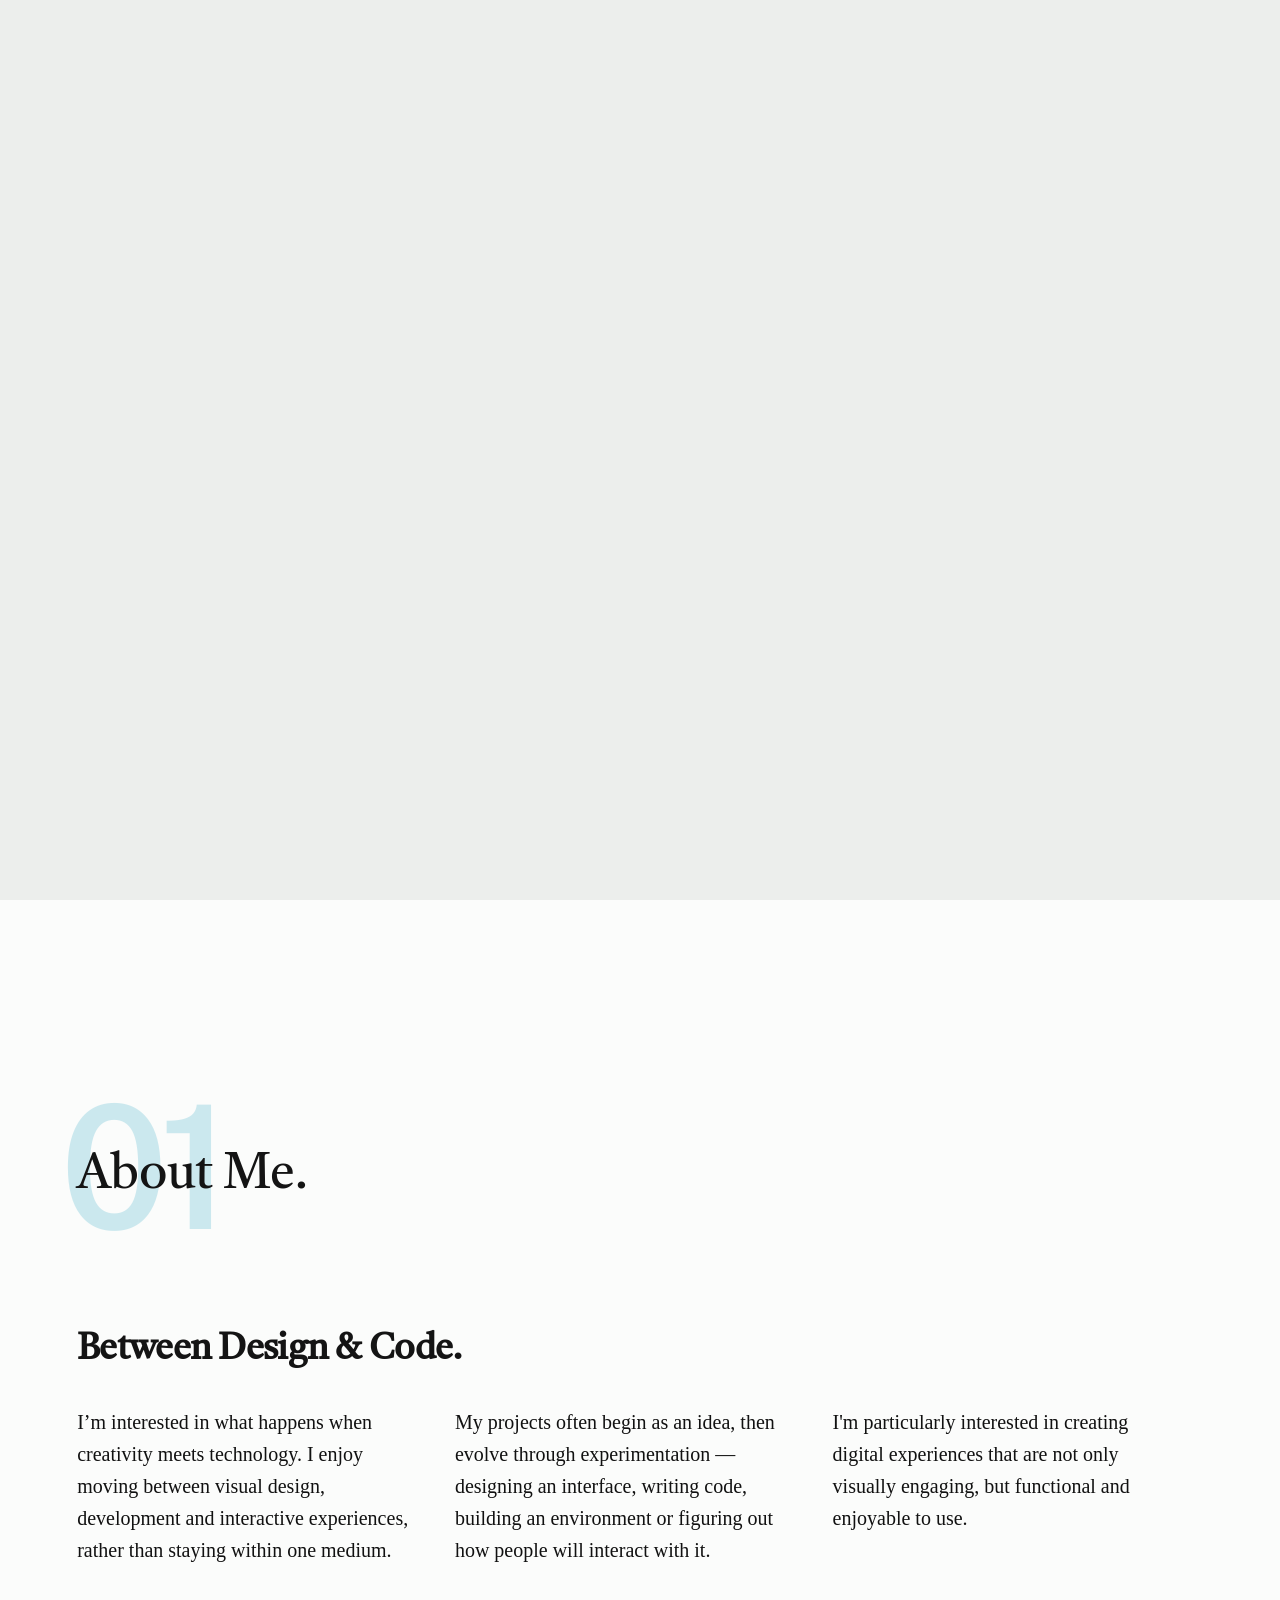
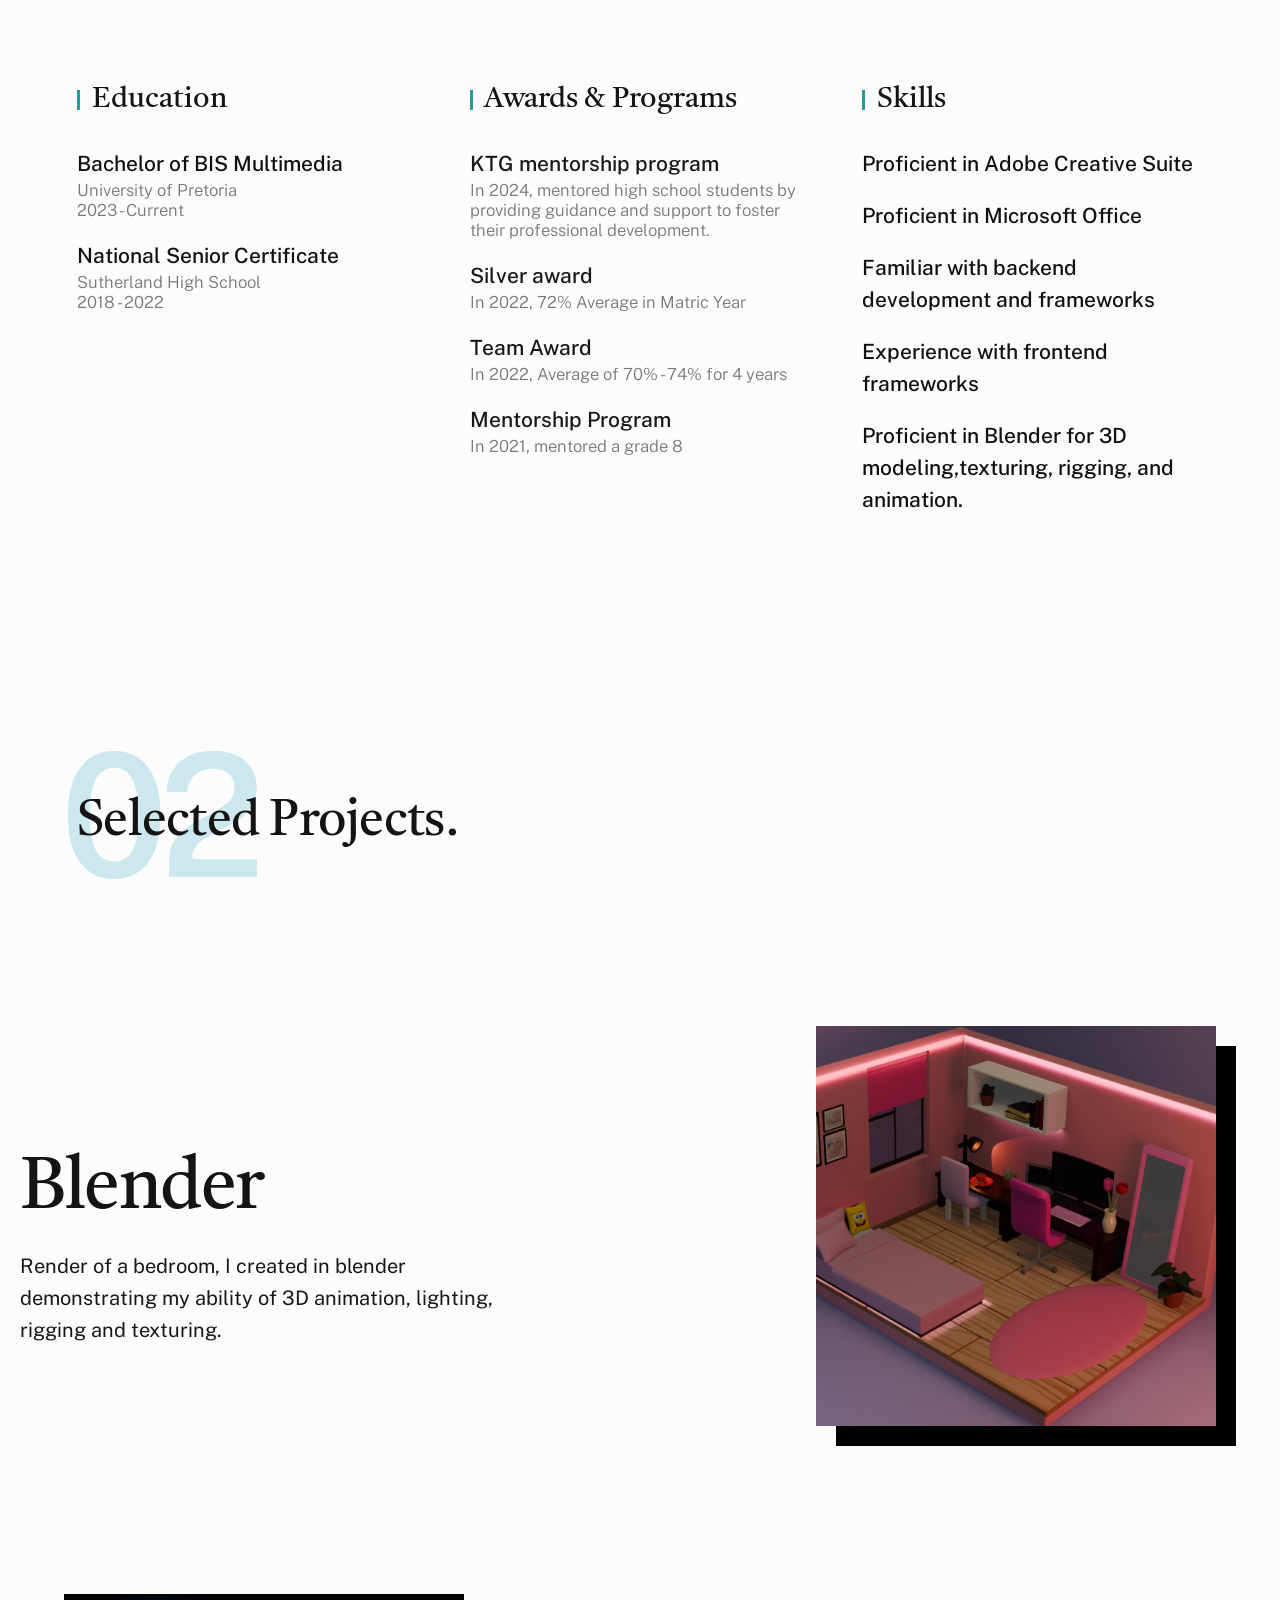
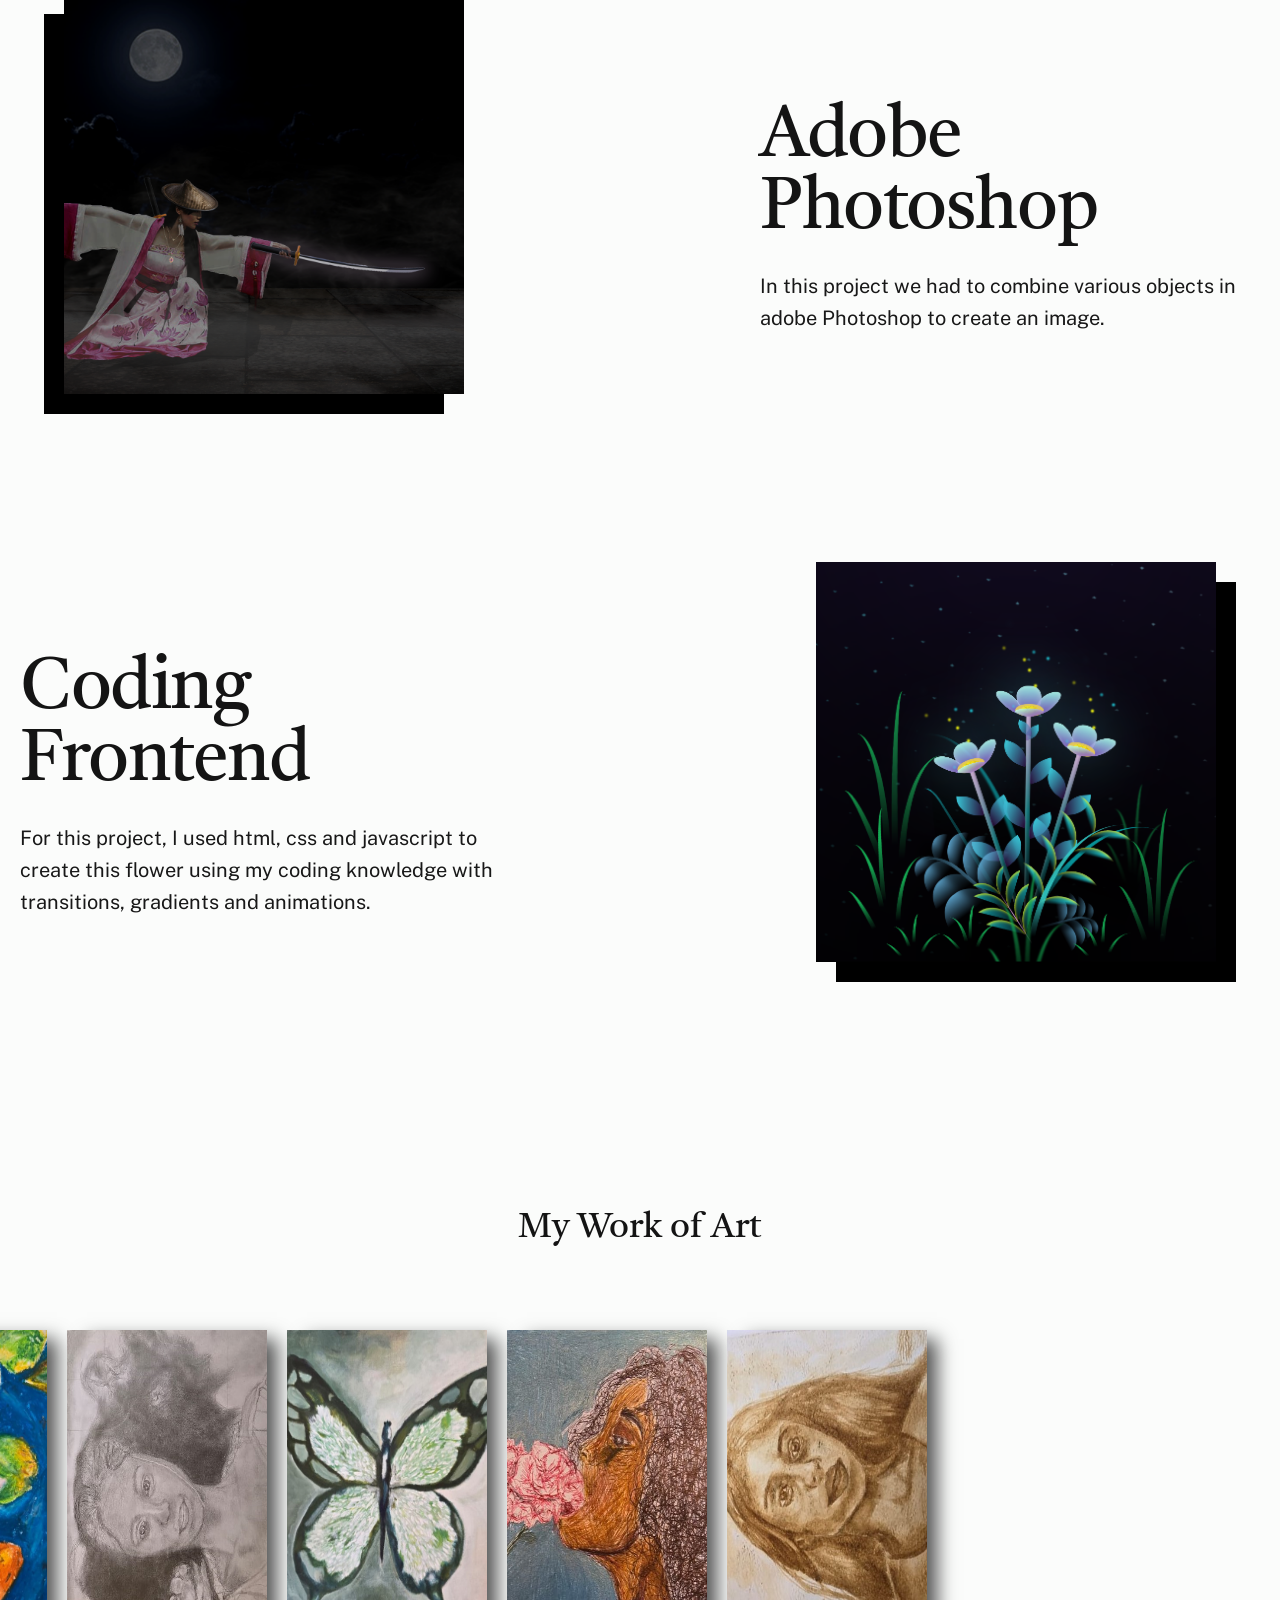
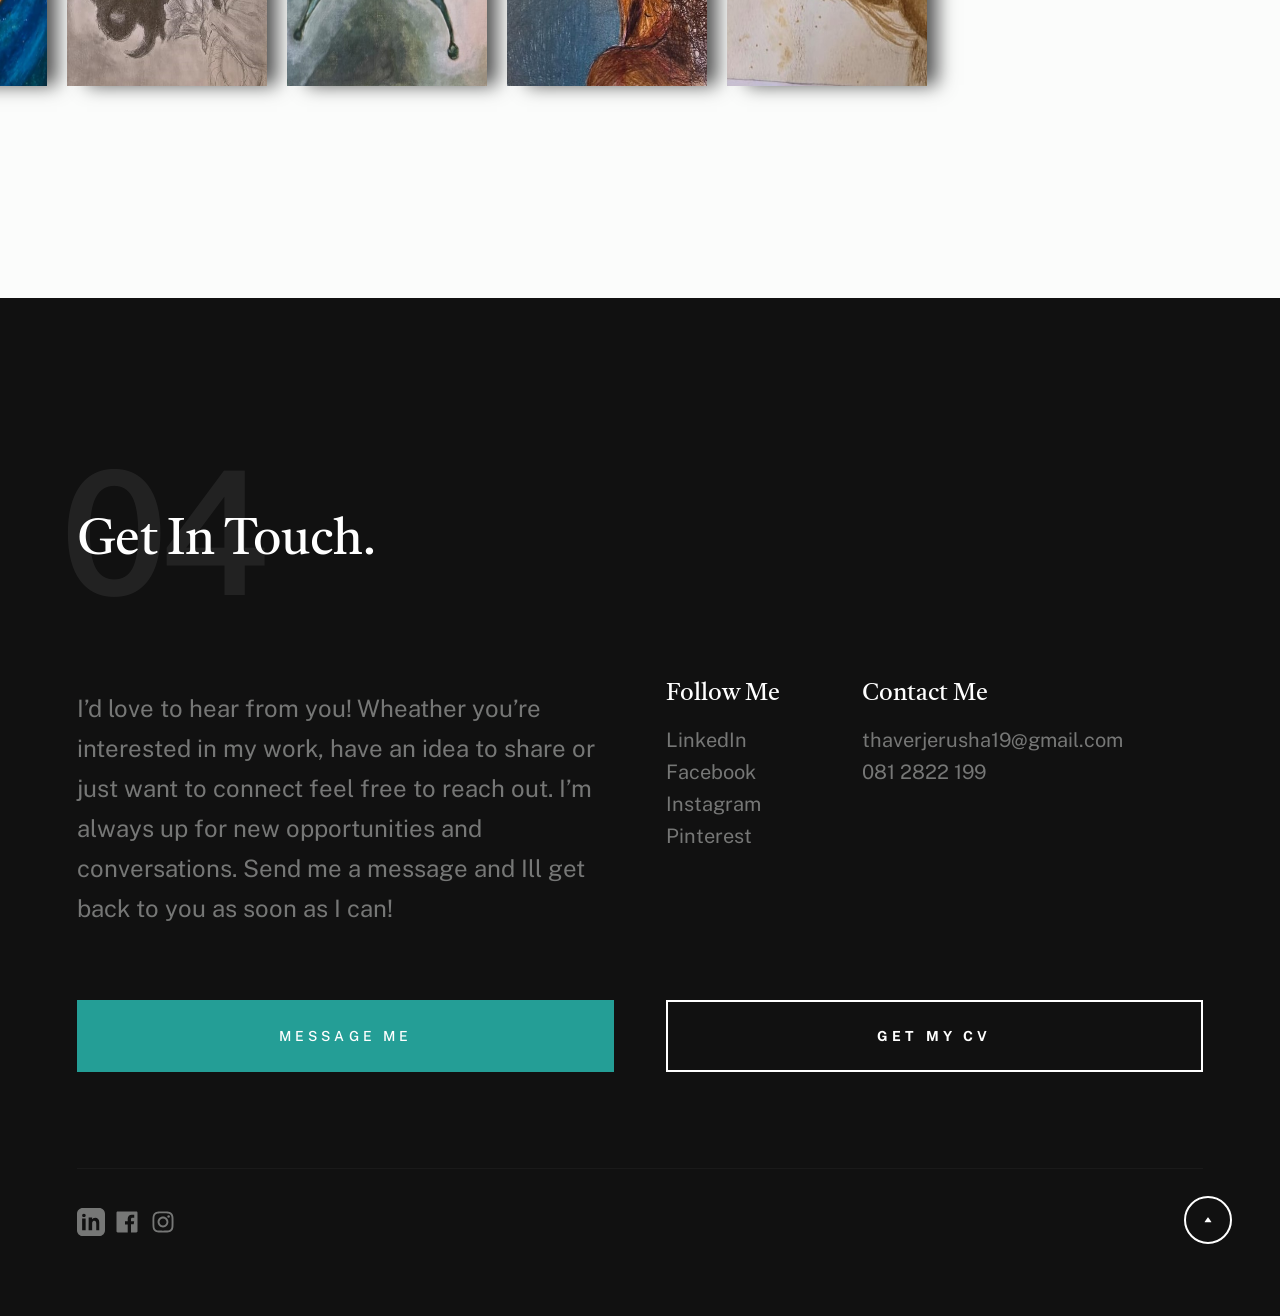
==== commit ba29f4fe: "index updated" ====
--- a/index.html
+++ b/index.html
@@ -116,7 +116,7 @@
                 <li>
                     <a href="https://www.facebook.com/jerusha.taver" target="_blank">
                         <svg xmlns="http://www.w3.org/2000/svg" width="24" height="24" viewBox="0 0 24 24"
-                            style="fill:rgba(0, 0, 0, 1);transform:;-ms-filter:">
+                            style="fill:rgba(0, 0, 0, 1)">
                             <path
                                 d="M20,3H4C3.447,3,3,3.448,3,4v16c0,0.552,0.447,1,1,1h8.615v-6.96h-2.338v-2.725h2.338v-2c0-2.325,1.42-3.592,3.5-3.592 c0.699-0.002,1.399,0.034,2.095,0.107v2.42h-1.435c-1.128,0-1.348,0.538-1.348,1.325v1.735h2.697l-0.35,2.725h-2.348V21H20 c0.553,0,1-0.448,1-1V4C21,3.448,20.553,3,20,3z">
                             </path>
@@ -127,7 +127,7 @@
                 <li>
                     <a href="https://www.instagram.com/jerusha_thaver/" target="_blank">
                         <svg xmlns="http://www.w3.org/2000/svg" width="24" height="24" viewBox="0 0 24 24"
-                            style="fill:rgba(0, 0, 0, 1);transform:;-ms-filter:">
+                            style="fill:rgba(0, 0, 0, 1)">
                             <path
                                 d="M11.999,7.377c-2.554,0-4.623,2.07-4.623,4.623c0,2.554,2.069,4.624,4.623,4.624c2.552,0,4.623-2.07,4.623-4.624 C16.622,9.447,14.551,7.377,11.999,7.377L11.999,7.377z M11.999,15.004c-1.659,0-3.004-1.345-3.004-3.003 c0-1.659,1.345-3.003,3.004-3.003s3.002,1.344,3.002,3.003C15.001,13.659,13.658,15.004,11.999,15.004L11.999,15.004z">
                             </path>
@@ -149,7 +149,7 @@
             </ul> <!-- end s-intro__social -->
 
             <div class="s-intro__content-media">
-                <img src="images/intro-BG.png" srcset="images/intro-BG.PNG 1x, images/intro-BG.PNG 2x" alt="">
+                <img src="images/intro-BG.png" srcset="images/intro-BG.png 1x, images/intro-BG.png 2x" alt="">
             </div> <!-- s-intro__content-media -->
 
             <div class="s-intro__btn-download">
@@ -160,7 +160,7 @@
                 <a href="#about" class="smoothscroll">
                     <div class="scroll-icon">
                         <svg xmlns="http://www.w3.org/2000/svg" width="24" height="24" viewBox="0 0 24 24"
-                            style="fill: rgba(0, 0, 0, 1);transform: ;msFilter:;">
+                            style="fill: rgba(0, 0, 0, 1);">
                             <path
                                 d="M11.178 19.569a.998.998 0 0 0 1.644 0l9-13A.999.999 0 0 0 21 5H3a1.002 1.002 0 0 0-.822 1.569l9 13z">
                             </path>
@@ -387,13 +387,13 @@
 
 
 
-
+<!-- 
         <section id="comic" class="s-works target-section">
             <div class="row">
                 <div class="column xl-12">
                     <div class="section-header slide-in" data-num="03">
                         <h2 class="text-display-title">Comicbook.</h2>
-                    </div> <!-- end section-header -->
+                    </div> 
                 </div>
             </div>
 
@@ -401,7 +401,7 @@
                 <div class="title slide-out">
                     <h2>VIO 202 <span>COMIC</span></h2>
                 </div>
-                <!-- <div class="content"> -->
+               
                 <div class="image-container slide-out">
 
                     <div class="row folio-entries">
@@ -430,7 +430,7 @@
                                     <a href="projects/Comic.pdf" target="_blank">Project Link</a>.
                                 </p>
                             </div>
-                        </div> <!-- entry -->
+                        </div> 
 
                         <div class="column entry">
                             <a href="images/Comic/project3.png" class="entry__link glightbox"
@@ -455,7 +455,7 @@
                                     Link</a>.
                                 </p>
                             </div>
-                        </div> <!-- entry -->
+                        </div> 
 
                         <div class="column entry">
                             <a href="images/Comic/project2short.png" class="entry__link glightbox"
@@ -481,7 +481,7 @@
                                     Project Link</a>.
                                 </p>
                             </div>
-                        </div> <!-- entry -->
+                        </div> 
 
                         <div class="column entry">
                             <a href="images/Comic/planshort.png" class="entry__link glightbox"
@@ -504,10 +504,10 @@
                                     <a href="">Project Link</a>.
                                 </p>
                             </div>
-                        </div> <!-- entry -->
-
-
-                    </div> <!-- folio entries -->
+                        </div> 
+
+
+                    </div> 
 
 
 
@@ -519,14 +519,13 @@
                         <hr>
                         <p><strong>Trailer</strong><br><span class="page-number">03</span></p>
                         <hr>
-                        <!-- <p><strong>Motion Comic</strong><br><span class="page-number">02</span></p>
-                                <hr> -->
+                        
                         <p><strong>Planning & Design</strong><br /><span class="page-number">04</span></p>
                     </div>
                 </div>
             </div>
     </div>
-    </section>
+    </section> -->
 
 
 
@@ -612,7 +611,7 @@
                     <li>
                         <a href="https://www.facebook.com/jerusha.taver" target="_blank"">
                                 <svg xmlns=" http://www.w3.org/2000/svg" width="24" height="24" viewBox="0 0 24 24"
-                            style="fill:rgba(0, 0, 0, 1);transform:;-ms-filter:">
+                            style="fill:rgba(0, 0, 0, 1)">
                             <path
                                 d="M20,3H4C3.447,3,3,3.448,3,4v16c0,0.552,0.447,1,1,1h8.615v-6.96h-2.338v-2.725h2.338v-2c0-2.325,1.42-3.592,3.5-3.592 c0.699-0.002,1.399,0.034,2.095,0.107v2.42h-1.435c-1.128,0-1.348,0.538-1.348,1.325v1.735h2.697l-0.35,2.725h-2.348V21H20 c0.553,0,1-0.448,1-1V4C21,3.448,20.553,3,20,3z">
                             </path></svg>
@@ -622,7 +621,7 @@
                     <li>
                         <a href="https://www.instagram.com/jerusha_thaver/" target="_blank"">
                                 <svg xmlns=" http://www.w3.org/2000/svg" width="24" height="24" viewBox="0 0 24 24"
-                            style="fill:rgba(0, 0, 0, 1);transform:;-ms-filter:">
+                            style="fill:rgba(0, 0, 0, 1)">
                             <path
                                 d="M11.999,7.377c-2.554,0-4.623,2.07-4.623,4.623c0,2.554,2.069,4.624,4.623,4.624c2.552,0,4.623-2.07,4.623-4.624 C16.622,9.447,14.551,7.377,11.999,7.377L11.999,7.377z M11.999,15.004c-1.659,0-3.004-1.345-3.004-3.003 c0-1.659,1.345-3.003,3.004-3.003s3.002,1.344,3.002,3.003C15.001,13.659,13.658,15.004,11.999,15.004L11.999,15.004z">
                             </path>
@@ -633,15 +632,7 @@
                             <span class="u-screen-reader-text">Instagram</span>
                         </a>
                     </li>
-                    <li>
-                        <a href="https://pin.it/4k25gp4ds" target="_blank"">
-                                <svg xmlns=" http://www.w3.org/2000/svg" width="24" height="24" viewBox="0 0 24 24"
-                            style="fill: rgba(0, 0, 0, 1);transform: ;msFilter:;">
-                            <path
-                                d="M11.99 2C6.472 2 2 6.473 2 11.99c0 4.232 2.633 7.85 6.35 9.306-.088-.79-.166-2.006.034-2.868.182-.78 1.172-4.966 1.172-4.966s-.299-.599-.299-1.484c0-1.388.805-2.425 1.808-2.425.853 0 1.264.64 1.264 1.407 0 .858-.546 2.139-.827 3.327-.235.994.499 1.805 1.479 1.805 1.775 0 3.141-1.872 3.141-4.575 0-2.392-1.719-4.064-4.173-4.064-2.843 0-4.512 2.132-4.512 4.335 0 .858.331 1.779.744 2.28a.3.3 0 0 1 .069.286c-.076.315-.245.994-.277 1.133-.044.183-.145.222-.335.134-1.247-.581-2.027-2.405-2.027-3.871 0-3.151 2.289-6.045 6.601-6.045 3.466 0 6.159 2.469 6.159 5.77 0 3.444-2.171 6.213-5.184 6.213-1.013 0-1.964-.525-2.29-1.146l-.623 2.374c-.225.868-.834 1.956-1.241 2.62a10 10 0 0 0 2.958.445c5.517 0 9.99-4.473 9.99-9.99S17.507 2 11.99 2">
-                            </path></svg>
-                        </a>
-                    </li>
+                    
                 </ul>
             </div> <!-- end section-footer__social -->
 
@@ -653,7 +644,7 @@
         <div class="ss-go-top">
             <a class="smoothscroll" title="Back to Top" href="#top">
                 <svg xmlns="http://www.w3.org/2000/svg" width="24" height="24" viewBox="0 0 24 24"
-                    style="fill: rgba(0, 0, 0, 1);transform: ;msFilter:;">
+                    style="fill: rgba(0, 0, 0, 1);">
                     <path
                         d="M5.536 21.886a1.004 1.004 0 0 0 1.033-.064l13-9a1 1 0 0 0 0-1.644l-13-9A1 1 0 0 0 5 3v18a1 1 0 0 0 .536.886z">
                     </path>
--- a/css/styles.css
+++ b/css/styles.css
@@ -4526,8 +4526,8 @@
 .image-container {
     display: grid;
     grid-template-columns: repeat(1fr, 2); /* Creates 3 equal-width columns */
-    gap: 10px; Space between the grid items
-    margin: 20px; Optional: Adds margin around the grid
+    gap: 10px;
+    margin: 20px;
 }
 
 
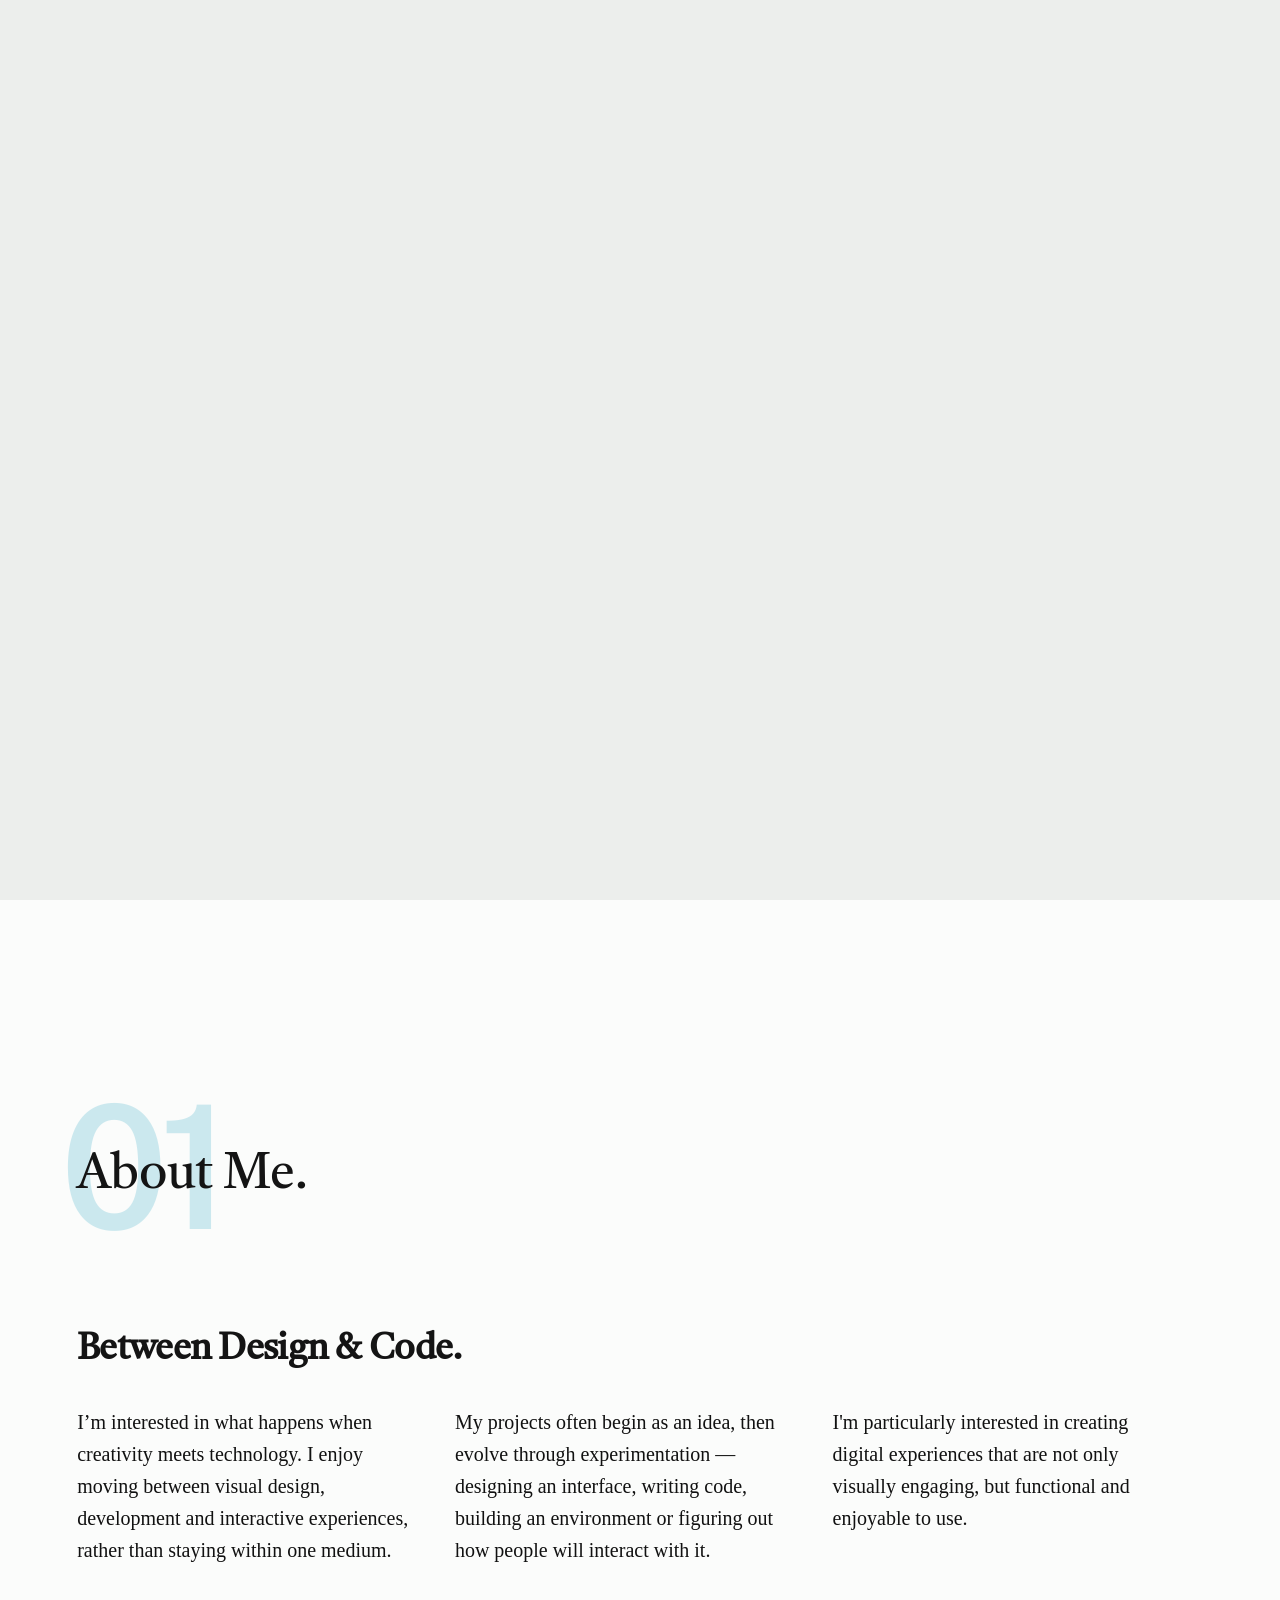
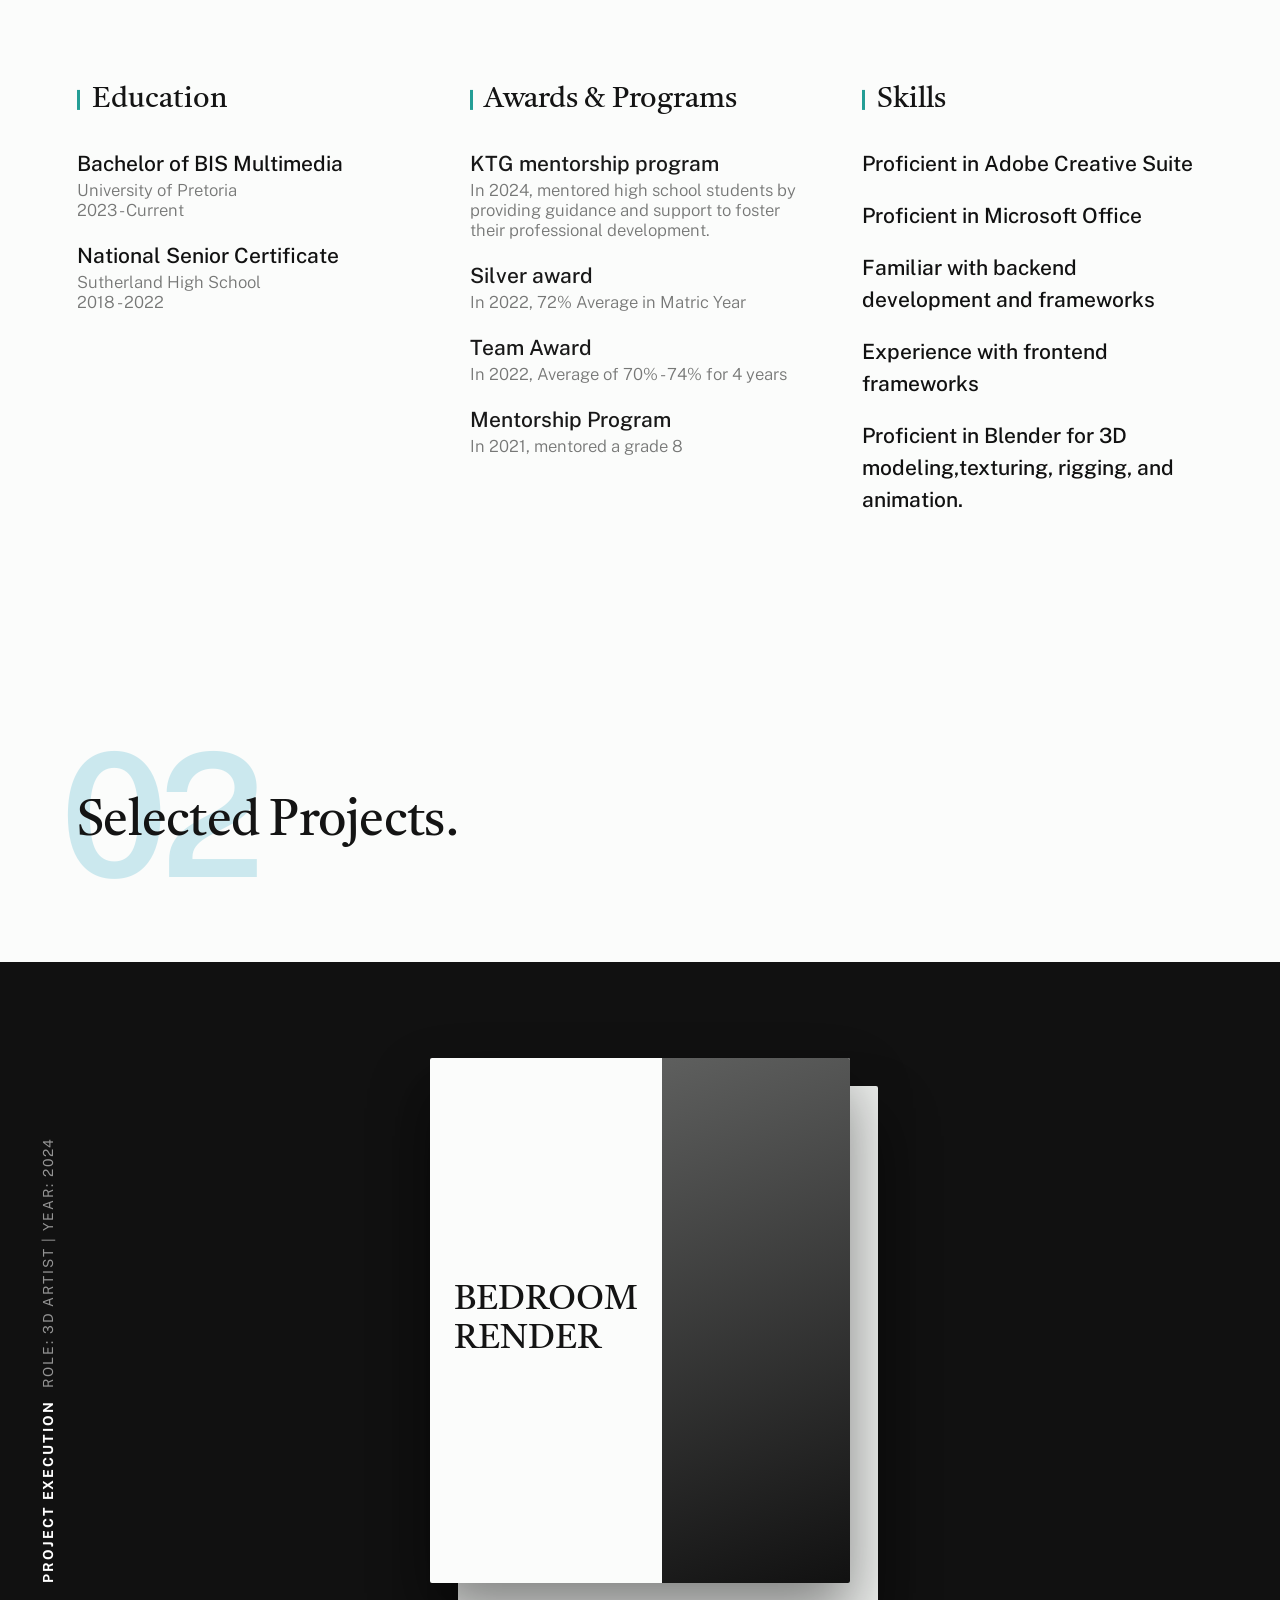
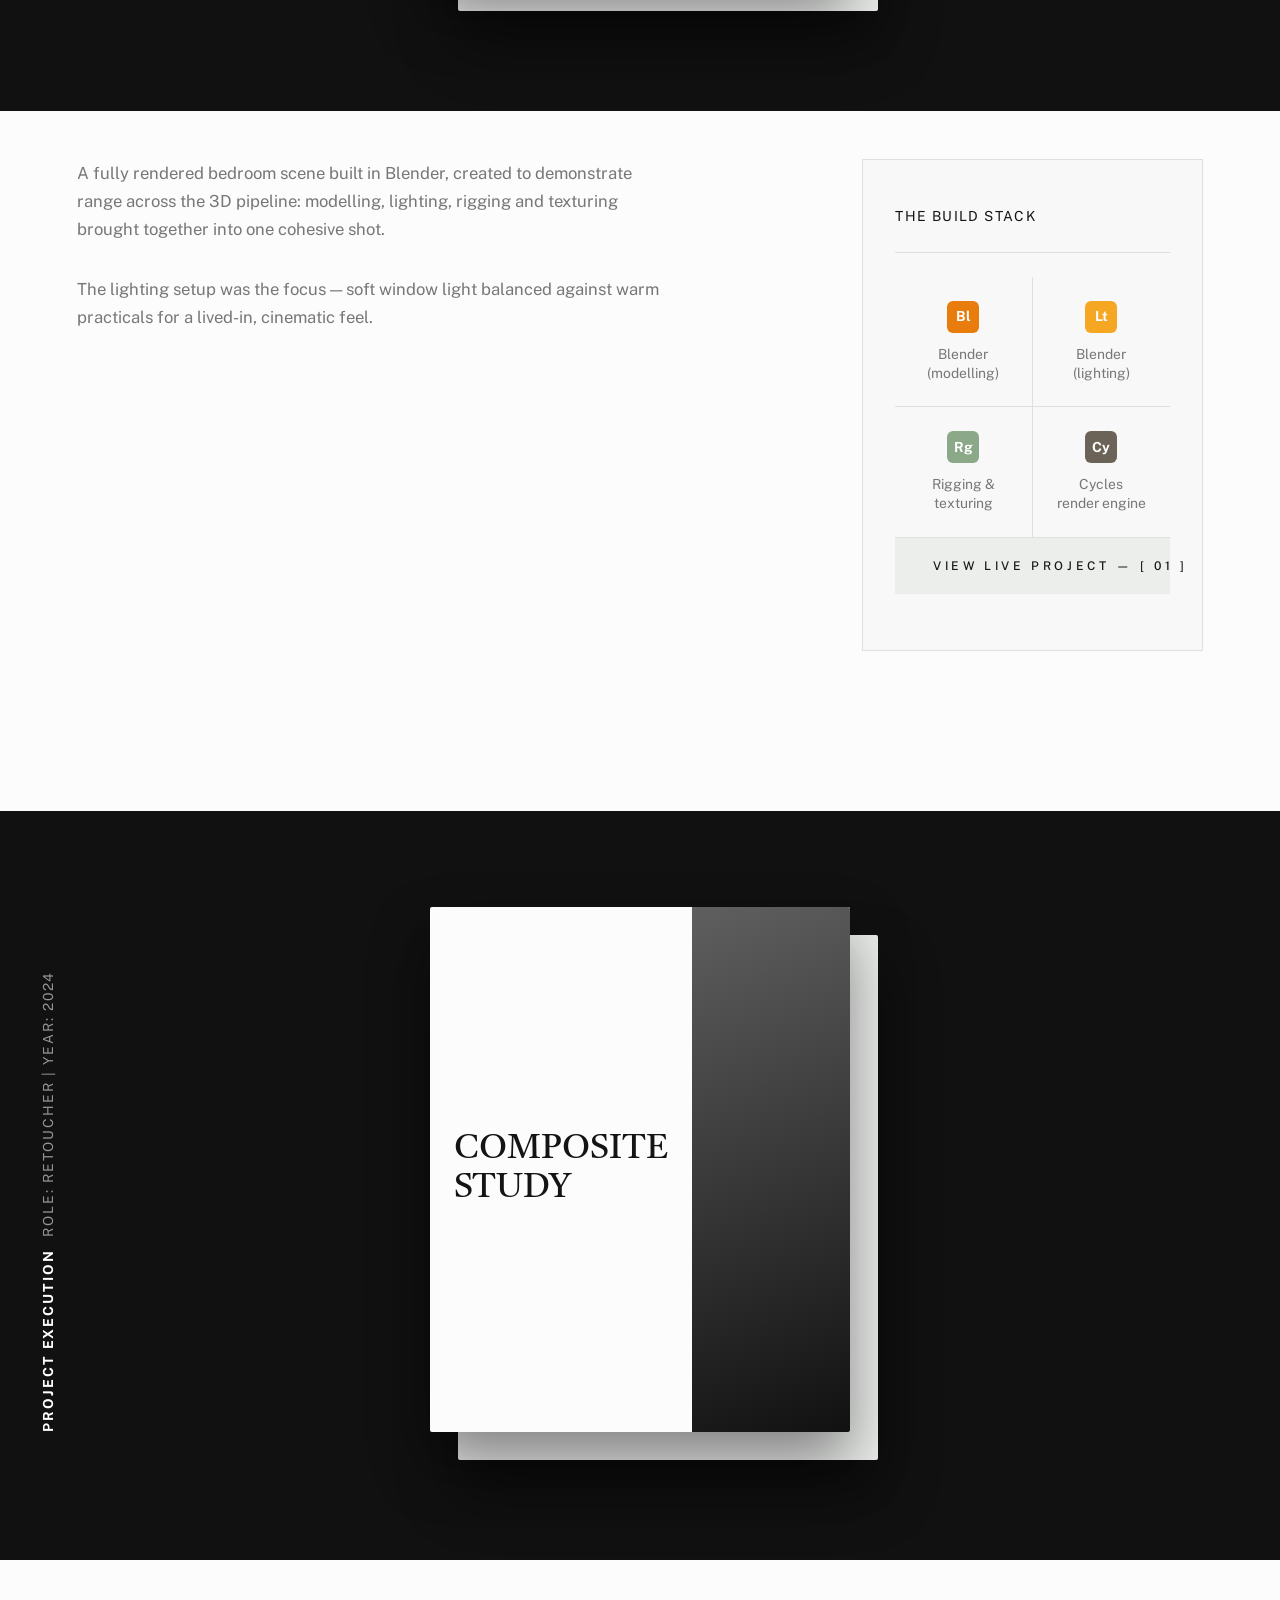
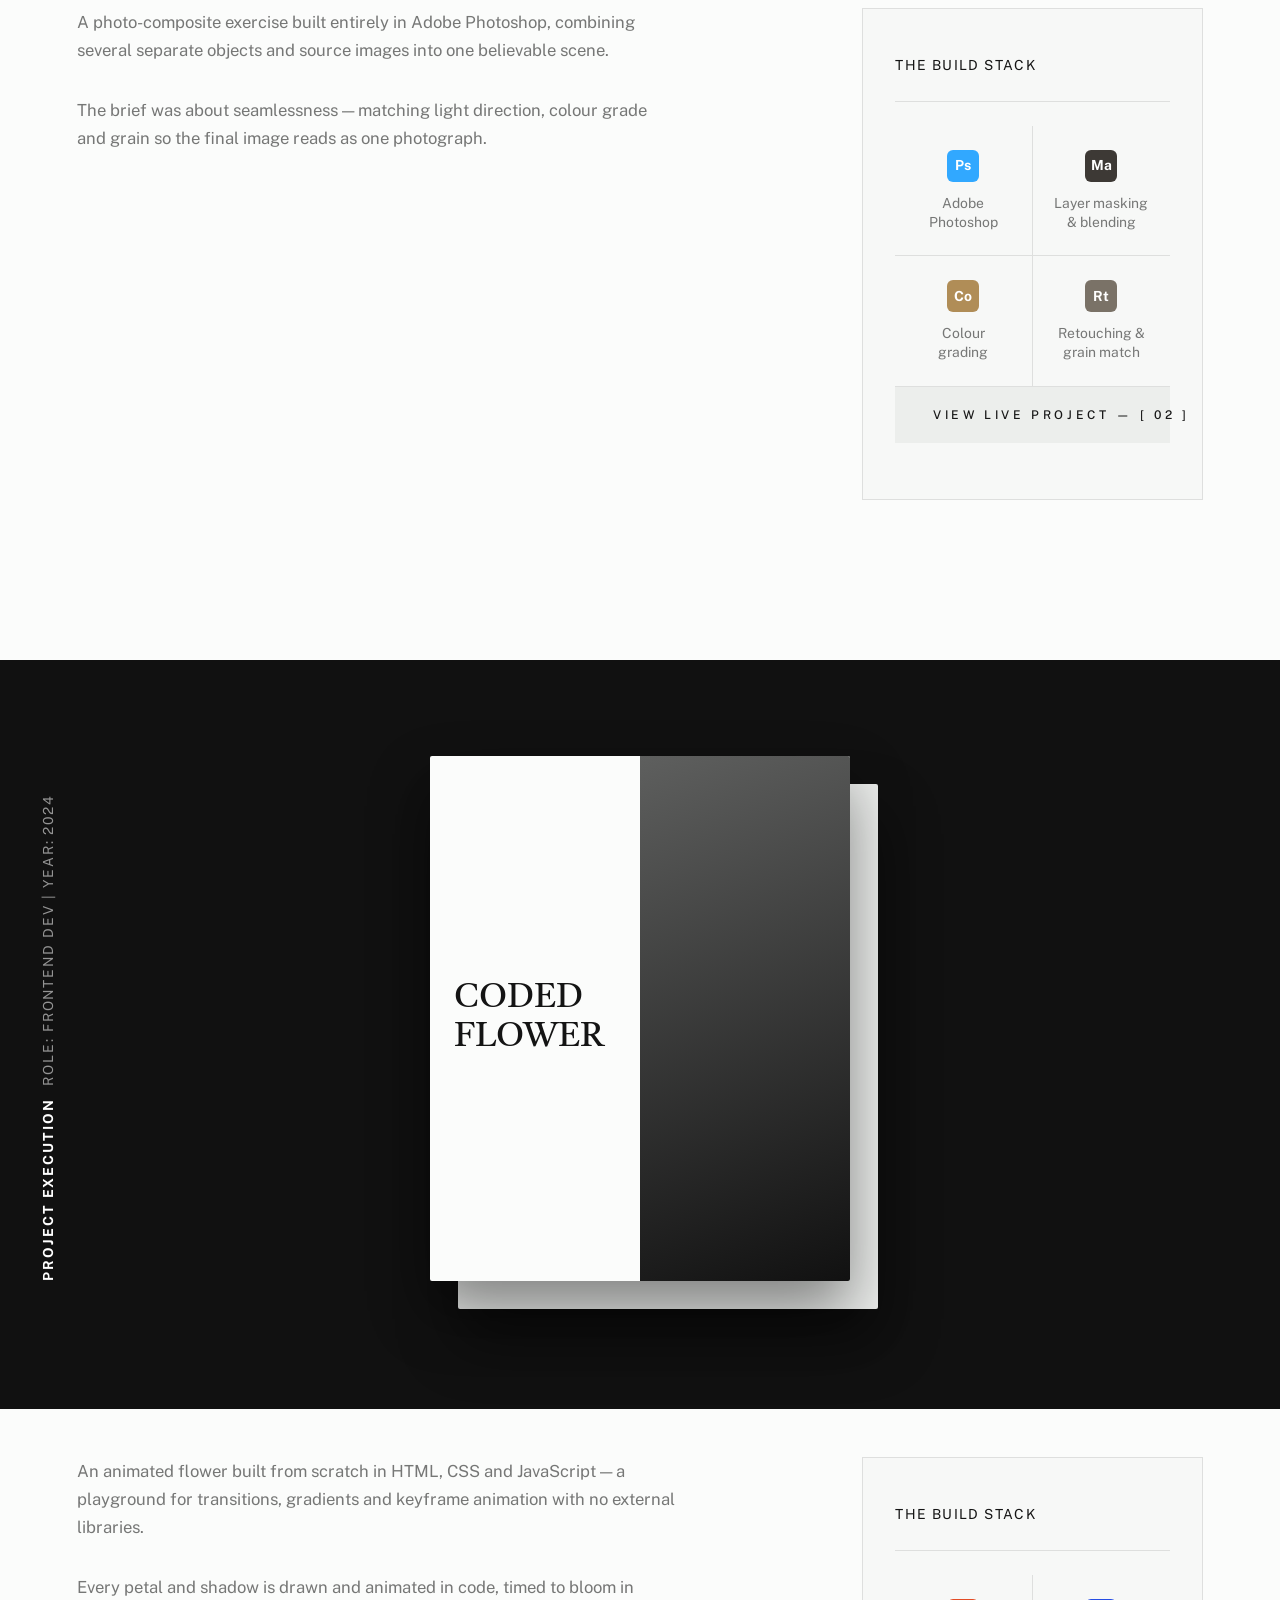
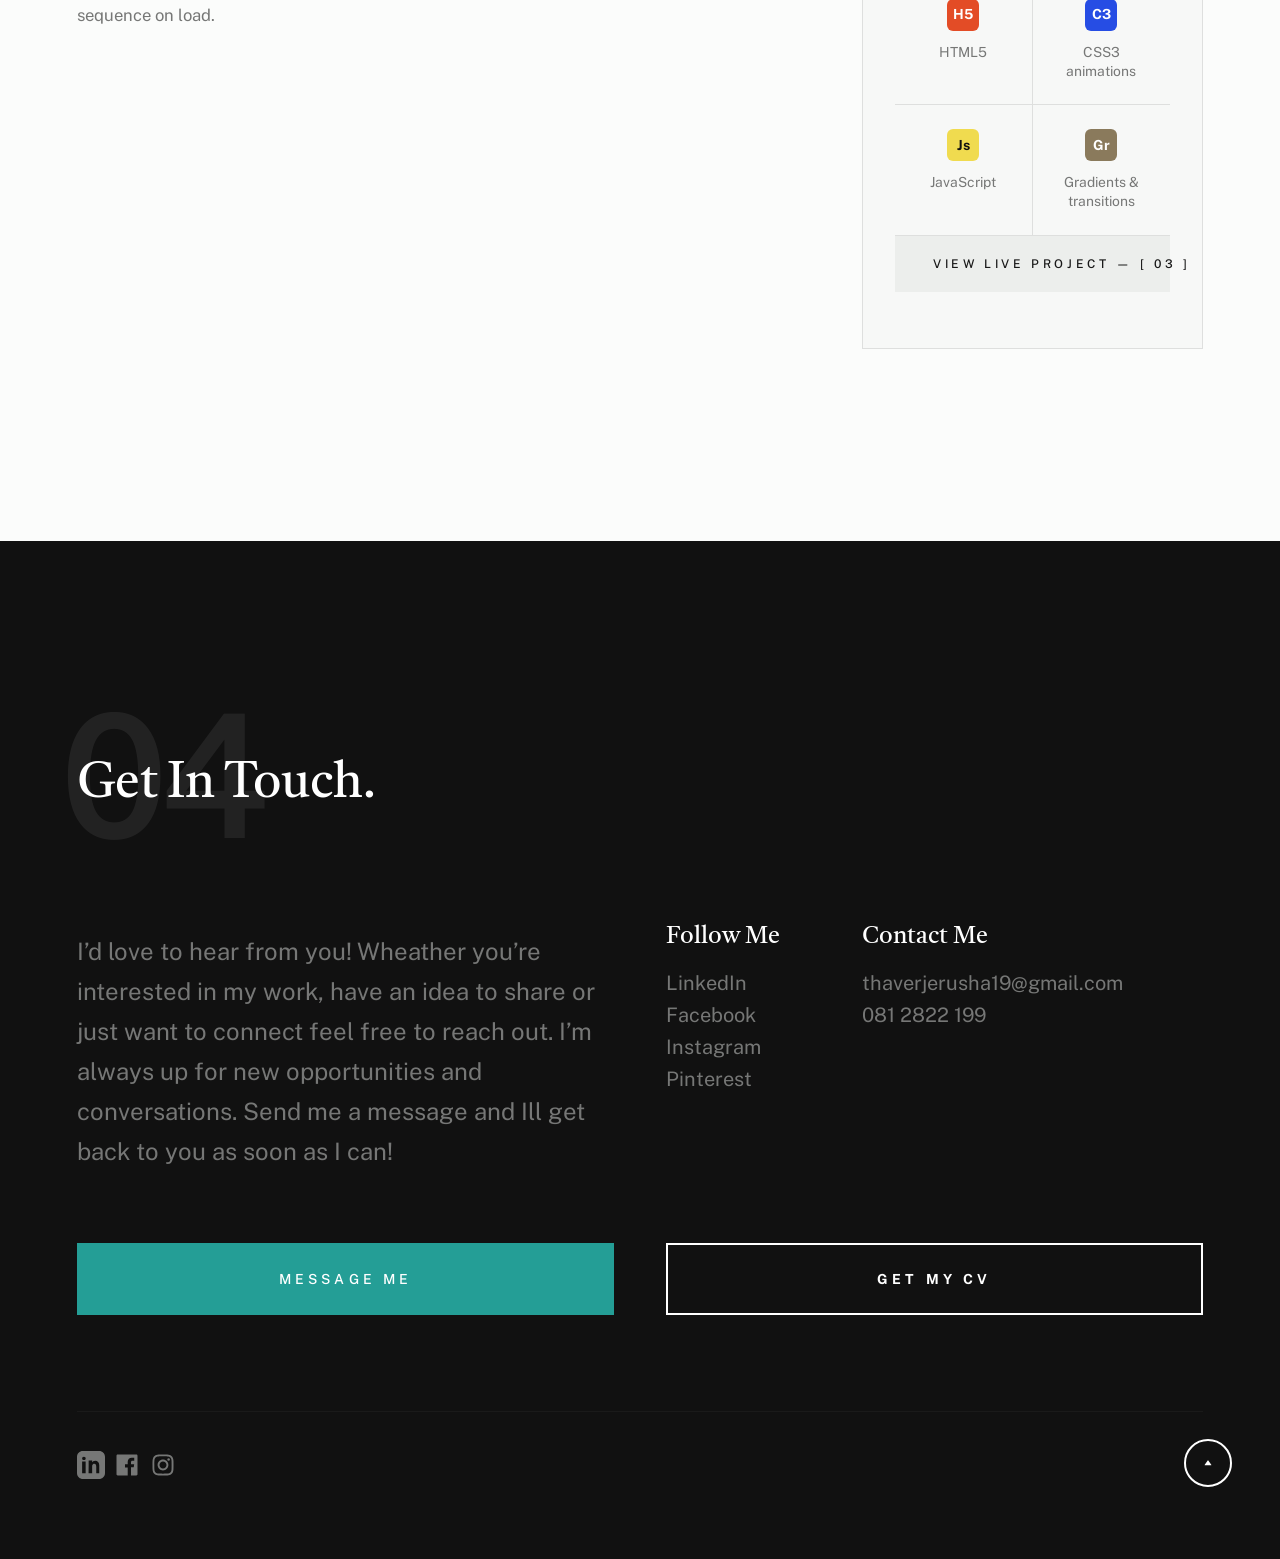
==== commit c1b93e25: "project added" ====
--- a/index.html
+++ b/index.html
@@ -318,71 +318,167 @@
 
         <!-- # works
         ================================================== -->
-        <section id="Projects" class="s-works target-section">
-
-            <div class="row">
-                <div class="column xl-12">
-                    <div class="section-header slide-in" data-num="02">
-                        <h2 class="text-display-title">Selected Projects.</h2>
-                    </div> <!-- end section-header -->
-                </div>
-            </div>
-            <div class="other-work slide-out">
-                <div class="other-work-content ">
-                    <h1 class="other-work-title">Blender</h1>
-                    <p class="other-work-description">
-                        Render of a bedroom, I created in blender demonstrating my ability
-                        of 3D animation, lighting, rigging and texturing.
-                    </p>
-                </div>
-                <div class="other-work-container">
-
-                    <div class="other-work-image-box"></div>
-
-                </div>
-            </div>
-
-            <div class="other-work">
-                <div class="other-work-content">
-                    <h1 class="other-work-title slide-in">Adobe Photoshop</h1>
-                    <p class="other-work-description slide-out">
-                        In this project we had to combine various objects in adobe Photoshop
-                        to create an image.
-                    </p>
-                </div>
-                <div class="other-work-container slide-out">
-                    <div class="other-work-image-box"></div>
-                </div>
-            </div>
-
-            <div class="other-work ">
-                <div class="other-work-content">
-                    <h1 class="other-work-title slide-out">Coding Frontend</h1>
-                    <p class="other-work-description slide-out">
-                        For this project, I used html, css and javascript
-                        to create this flower using my coding knowledge with transitions, gradients and animations.
-
-                    </p>
-                </div>
-                <div class="other-work-container slide-in">
-                    <div class="other-work-image-box"></div>
-                </div>
-            </div>
-
-
-
-
-
-
-            <div class="row s-testimonials">
-                <div class="column xl-12">
-
-                    <h3 class="s-testimonials__header slide-up">My Work of Art</h3>
-                    <div class="gallery fade-in"></div>
-                </div> <!-- end column -->
-            </div> <!-- end s-testimonials -->
-
-        </section> <!-- end s-works -->
+<section id="Projects" class="s-works target-section">
+
+    <div class="row">
+        <div class="column xl-12">
+            <div class="section-header slide-in" data-num="02">
+                <h2 class="text-display-title">Selected Projects.</h2>
+            </div>
+        </div>
+    </div>
+
+    <!-- ============ PROJECT 01 ============ -->
+    <article class="project-editorial">
+        <div class="row">
+            <!-- <div class="column xl-12">
+                <span class="project-editorial__eyebrow">Project [ 01 ]</span>
+                <h3 class="project-editorial__title">— Bedroom Render</h3>
+            </div> -->
+        </div>
+
+        <div class="project-editorial__visual">
+            <div class="project-editorial__stack">
+                <div class="project-editorial__plate back"></div>
+                <div class="project-editorial__plate front">
+                    <div class="project-editorial__cover-type">Bedroom<br>Render</div>
+                    <div class="project-editorial__cover-image"></div>
+                </div>
+            </div>
+            <div class="project-editorial__exec">
+                <span class="label">Project Execution</span>
+                <span class="meta">Role: 3D Artist&nbsp;|&nbsp;Year: 2024</span>
+            </div>
+        </div>
+
+        <div class="row">
+            <div class="column xl-8 md-12">
+                <p class="project-editorial__copy">
+                    A fully rendered bedroom scene built in Blender, created to
+                    demonstrate range across the 3D pipeline: modelling, lighting,
+                    rigging and texturing brought together into one cohesive shot.
+                </p>
+                <p class="project-editorial__copy">
+                    The lighting setup was the focus &mdash; soft window light balanced
+                    against warm practicals for a lived-in, cinematic feel.
+                </p>
+            </div>
+            <div class="column xl-4 md-12">
+                <div class="project-editorial__stackbox">
+                    <h4>The Build Stack</h4>
+                    <div class="project-editorial__tools">
+                        <div class="tool"><span class="tool-icon" style="background:#e87d0d;">Bl</span><span>Blender<br>(modelling)</span></div>
+                        <div class="tool"><span class="tool-icon" style="background:#f5a623;">Lt</span><span>Blender<br>(lighting)</span></div>
+                        <div class="tool"><span class="tool-icon" style="background:#8ba888;">Rg</span><span>Rigging &amp;<br>texturing</span></div>
+                        <div class="tool"><span class="tool-icon" style="background:#6b6258;">Cy</span><span>Cycles<br>render engine</span></div>
+                    </div>
+                    <a href="#" class="btn u-fullwidth">View Live Project — [ 01 ]</a>
+                </div>
+            </div>
+        </div>
+    </article>
+
+    <!-- ============ PROJECT 02 ============ -->
+    <article class="project-editorial">
+        <div class="row">
+            <!-- <div class="column xl-12">
+                <span class="project-editorial__eyebrow">Project [ 02 ]</span>
+                <h3 class="project-editorial__title">— Composite Study</h3>
+            </div> -->
+        </div>
+
+        <div class="project-editorial__visual">
+            <div class="project-editorial__stack">
+                <div class="project-editorial__plate back"></div>
+                <div class="project-editorial__plate front">
+                    <div class="project-editorial__cover-type">Composite<br>Study</div>
+                    <div class="project-editorial__cover-image"></div>
+                </div>
+            </div>
+            <div class="project-editorial__exec">
+                <span class="label">Project Execution</span>
+                <span class="meta">Role: Retoucher&nbsp;|&nbsp;Year: 2024</span>
+            </div>
+        </div>
+
+        <div class="row">
+            <div class="column xl-8 md-12">
+                <p class="project-editorial__copy">
+                    A photo-composite exercise built entirely in Adobe Photoshop,
+                    combining several separate objects and source images into one
+                    believable scene.
+                </p>
+                <p class="project-editorial__copy">
+                    The brief was about seamlessness &mdash; matching light direction,
+                    colour grade and grain so the final image reads as one photograph.
+                </p>
+            </div>
+            <div class="column xl-4 md-12">
+                <div class="project-editorial__stackbox">
+                    <h4>The Build Stack</h4>
+                    <div class="project-editorial__tools">
+                        <div class="tool"><span class="tool-icon" style="background:#31a8ff;">Ps</span><span>Adobe<br>Photoshop</span></div>
+                        <div class="tool"><span class="tool-icon" style="background:#3d3935;">Ma</span><span>Layer masking<br>&amp; blending</span></div>
+                        <div class="tool"><span class="tool-icon" style="background:#b08d57;">Co</span><span>Colour<br>grading</span></div>
+                        <div class="tool"><span class="tool-icon" style="background:#7a7267;">Rt</span><span>Retouching &amp;<br>grain match</span></div>
+                    </div>
+                    <a href="#" class="btn u-fullwidth">View Live Project — [ 02 ]</a>
+                </div>
+            </div>
+        </div>
+    </article>
+
+    <!-- ============ PROJECT 03 ============ -->
+    <article class="project-editorial">
+        <div class="row">
+            <!-- <div class="column xl-12">
+                <span class="project-editorial__eyebrow">Project [ 03 ]</span>
+                <h3 class="project-editorial__title">— Coding Frontend</h3>
+            </div> -->
+        </div>
+
+        <div class="project-editorial__visual">
+            <div class="project-editorial__stack">
+                <div class="project-editorial__plate back"></div>
+                <div class="project-editorial__plate front">
+                    <div class="project-editorial__cover-type">Coded<br>Flower</div>
+                    <div class="project-editorial__cover-image"></div>
+                </div>
+            </div>
+            <div class="project-editorial__exec">
+                <span class="label">Project Execution</span>
+                <span class="meta">Role: Frontend Dev&nbsp;|&nbsp;Year: 2024</span>
+            </div>
+        </div>
+
+        <div class="row">
+            <div class="column xl-8 md-12">
+                <p class="project-editorial__copy">
+                    An animated flower built from scratch in HTML, CSS and JavaScript
+                    &mdash; a playground for transitions, gradients and keyframe
+                    animation with no external libraries.
+                </p>
+                <p class="project-editorial__copy">
+                    Every petal and shadow is drawn and animated in code, timed to
+                    bloom in sequence on load.
+                </p>
+            </div>
+            <div class="column xl-4 md-12">
+                <div class="project-editorial__stackbox">
+                    <h4>The Build Stack</h4>
+                    <div class="project-editorial__tools">
+                        <div class="tool"><span class="tool-icon" style="background:#e34c26;">H5</span><span>HTML5</span></div>
+                        <div class="tool"><span class="tool-icon" style="background:#264de4;">C3</span><span>CSS3<br>animations</span></div>
+                        <div class="tool"><span class="tool-icon" style="background:#f0db4f; color:#111;">Js</span><span>JavaScript</span></div>
+                        <div class="tool"><span class="tool-icon" style="background:#8a7a5c;">Gr</span><span>Gradients &amp;<br>transitions</span></div>
+                    </div>
+                    <a href="#" class="btn u-fullwidth">View Live Project — [ 03 ]</a>
+                </div>
+            </div>
+        </div>
+    </article>
+
+</section> <!-- end s-works -->
 
 
 
--- a/css/styles.css
+++ b/css/styles.css
@@ -4607,74 +4607,174 @@
     background-color: var(--color-gray-10);
 }
 
-/* OTHER WORK */
-/* General Styling */
-.other-work {
+/* ===================================================================
+ * # PROJECT EDITORIAL (magazine-style project blocks)
+ * ------------------------------------------------------------------- */
+
+.project-editorial {
+    margin-bottom: var(--vspace-5);
+}
+
+.project-editorial__eyebrow {
+    display: block;
+    font-family: var(--font-mono);
+    font-size: var(--text-xs);
+    letter-spacing: 0.12em;
+    text-transform: uppercase;
+    color: var(--color-text-light);
+    margin-bottom: var(--vspace-0_25);
+}
+
+.project-editorial__title {
+    font-family: var(--font-2);
+    text-transform: uppercase;
+    font-size: var(--text-xxl);
+    letter-spacing: 0.01em;
+    margin-top: 0;
+    margin-bottom: var(--vspace-1_5);
+}
+
+/* ---- dark visual band ---- */
+.project-editorial__visual {
+    position: relative;
+    background-color: var(--color-3);
+    padding: var(--vspace-3) var(--gutter) var(--vspace-4);
     display: flex;
-    justify-content: space-between;
-    align-items: center;
-    margin-bottom: 40px;
-}
-
-/* Alternate layout for each project */
-.other-work:nth-child(odd) {
-    flex-direction: row-reverse;
-
-}
-
-.other-work-image-box:nth-child(odd) {
-    flex-direction: row-reverse;
-
-}
-.other-work-container {
-    margin: 5%;
-}
-
-/* Image Box Styling */
-.other-work-image-box {
-    width: 400px;
-    height: 400px; /* Adjust size as needed */
-    /* Placeholder color */
+    justify-content: center;
+    margin-bottom: var(--vspace-1_5);
+}
+
+.project-editorial__stack {
+    position: relative;
+    width: min(420px, 80%);
+    aspect-ratio: 4 / 5;
+}
+
+.project-editorial__plate {
+    position: absolute;
+    inset: 0;
+    border-radius: 2px;
+    box-shadow: 0 30px 60px rgba(0, 0, 0, 0.45);
     background-size: cover;
     background-position: center;
-    box-shadow: 20px 20px 0px 0px #000; /* Solid shadow */
-    transition: transform 0.3s ease; /* Add a hover effect */
-    
-
-
-}
-
-/* Add hover effect for a dynamic look */
-
-.other-work:nth-child(2) .other-work-image-box:hover {
-    transform: translate(-5px, -5px); /* Moves the box slightly up-left on hover */
-}
-.other-work:nth-child(3) .other-work-image-box:hover {
-    transform: translate(5px, -5px); /* Moves the box slightly up-left on hover */
-}
-
-.other-work:nth-child(1) .other-work-image-box:hover {
-    transform: translate(-5px, -5px); /* Moves the box slightly up-left on hover */
-}
-
-
-/* Placeholder images */
-
-
-.other-work:nth-child(3) .other-work-image-box {
-    box-shadow: -20px 20px 0px 0px #000;
-    /* Replace with actual image URL */
- 
-    transition: transform 0.3s ease;
-}
-
-/* Typography on one side */
-.other-work-content {
-    flex: 1;
-    max-width: 500px;
-    margin: 0 20px;
-}
-
+}
+
+.project-editorial__plate.back {
+    transform: translate(28px, 28px);
+    background: var(--color-gray-10);
+}
+
+.project-editorial__plate.front {
+    display: grid;
+    grid-template-columns: 1fr 1fr;
+    overflow: hidden;
+    background: var(--color-gray-1);
+}
+
+.project-editorial__cover-type {
+    display: flex;
+    align-items: center;
+    padding: var(--vspace-1) var(--vspace-0_75);
+    font-family: var(--font-2);
+    font-size: var(--text-xl);
+    line-height: 1.15;
+    text-transform: uppercase;
+    color: var(--color-text-dark);
+}
+
+.project-editorial__cover-image {
+    background: linear-gradient(160deg, var(--color-gray-16), var(--color-3));
+}
+
+/* rotated "Project Execution" label */
+.project-editorial__exec {
+    position: absolute;
+    left: var(--vspace-1);
+    top: var(--vspace-3);
+    bottom: var(--vspace-4);
+    writing-mode: vertical-rl;
+    transform: rotate(180deg);
+    display: flex;
+    align-items: flex-end;
+    gap: var(--vspace-0_375);
+    color: var(--color-white);
+    font-size: var(--text-xs);
+    letter-spacing: 0.14em;
+    text-transform: uppercase;
+}
+
+.project-editorial__exec .label {
+    font-weight: 700;
+}
+
+.project-editorial__exec .meta {
+    opacity: 0.55;
+}
+
+/* ---- copy ---- */
+.project-editorial__copy {
+    max-width: 60ch;
+    font-size: var(--text-sm);
+    line-height: var(--vspace-0_875);
+    color: var(--color-text-light);
+    margin-bottom: var(--vspace-1);
+}
+
+/* ---- build-stack panel ---- */
+.project-editorial__stackbox {
+    background: var(--color-gray-4);
+    border: 1px solid var(--color-border);
+    padding: var(--vspace-1_25) var(--vspace-1);
+}
+
+.project-editorial__stackbox h4 {
+    font-family: var(--font-1);
+    font-size: var(--text-xs);
+    letter-spacing: 0.1em;
+    text-transform: uppercase;
+    margin: 0 0 var(--vspace-0_75);
+    padding-bottom: var(--vspace-0_625);
+    border-bottom: 1px solid var(--color-border);
+}
+
+.project-editorial__tools {
+    display: grid;
+    grid-template-columns: 1fr 1fr;
+}
+
+.project-editorial__tools .tool {
+    text-align: center;
+    padding: var(--vspace-0_75) var(--vspace-0_25);
+    border-bottom: 1px solid var(--color-border);
+    font-size: var(--text-xs);
+    line-height: 1.35;
+    color: var(--color-text-light);
+}
+
+.project-editorial__tools .tool:nth-child(odd) {
+    border-right: 1px solid var(--color-border);
+}
+
+.tool-icon {
+    display: flex;
+    align-items: center;
+    justify-content: center;
+    width: 3.2rem;
+    height: 3.2rem;
+    margin: 0 auto var(--vspace-0_375);
+    border-radius: 6px;
+    font-family: var(--font-1);
+    font-weight: 700;
+    font-size: var(--text-xs);
+    color: var(--color-white);
+}
+
+/* responsive */
+@media screen and (max-width: 1000px) {
+    .project-editorial__stackbox {
+        margin-top: var(--vspace-1);
+    }
+}
 
 /* EXPERIMENTING */
 
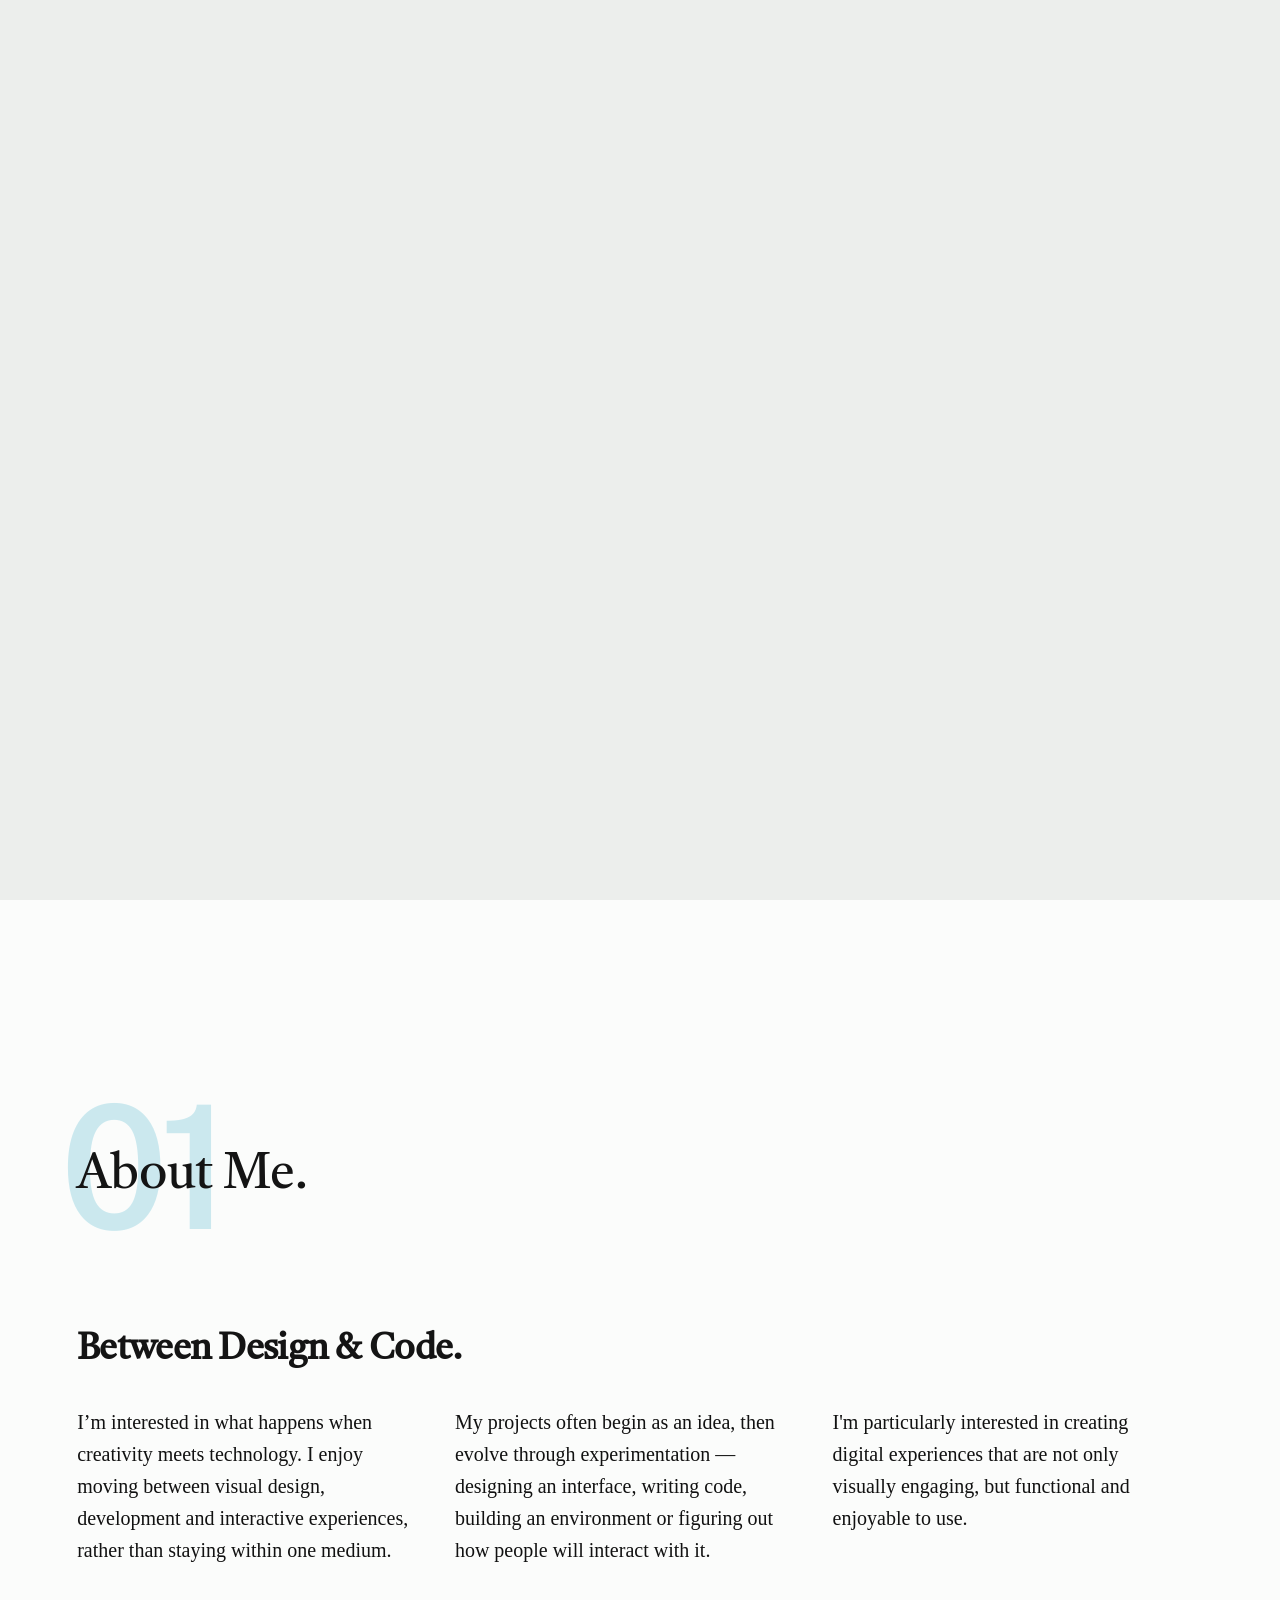
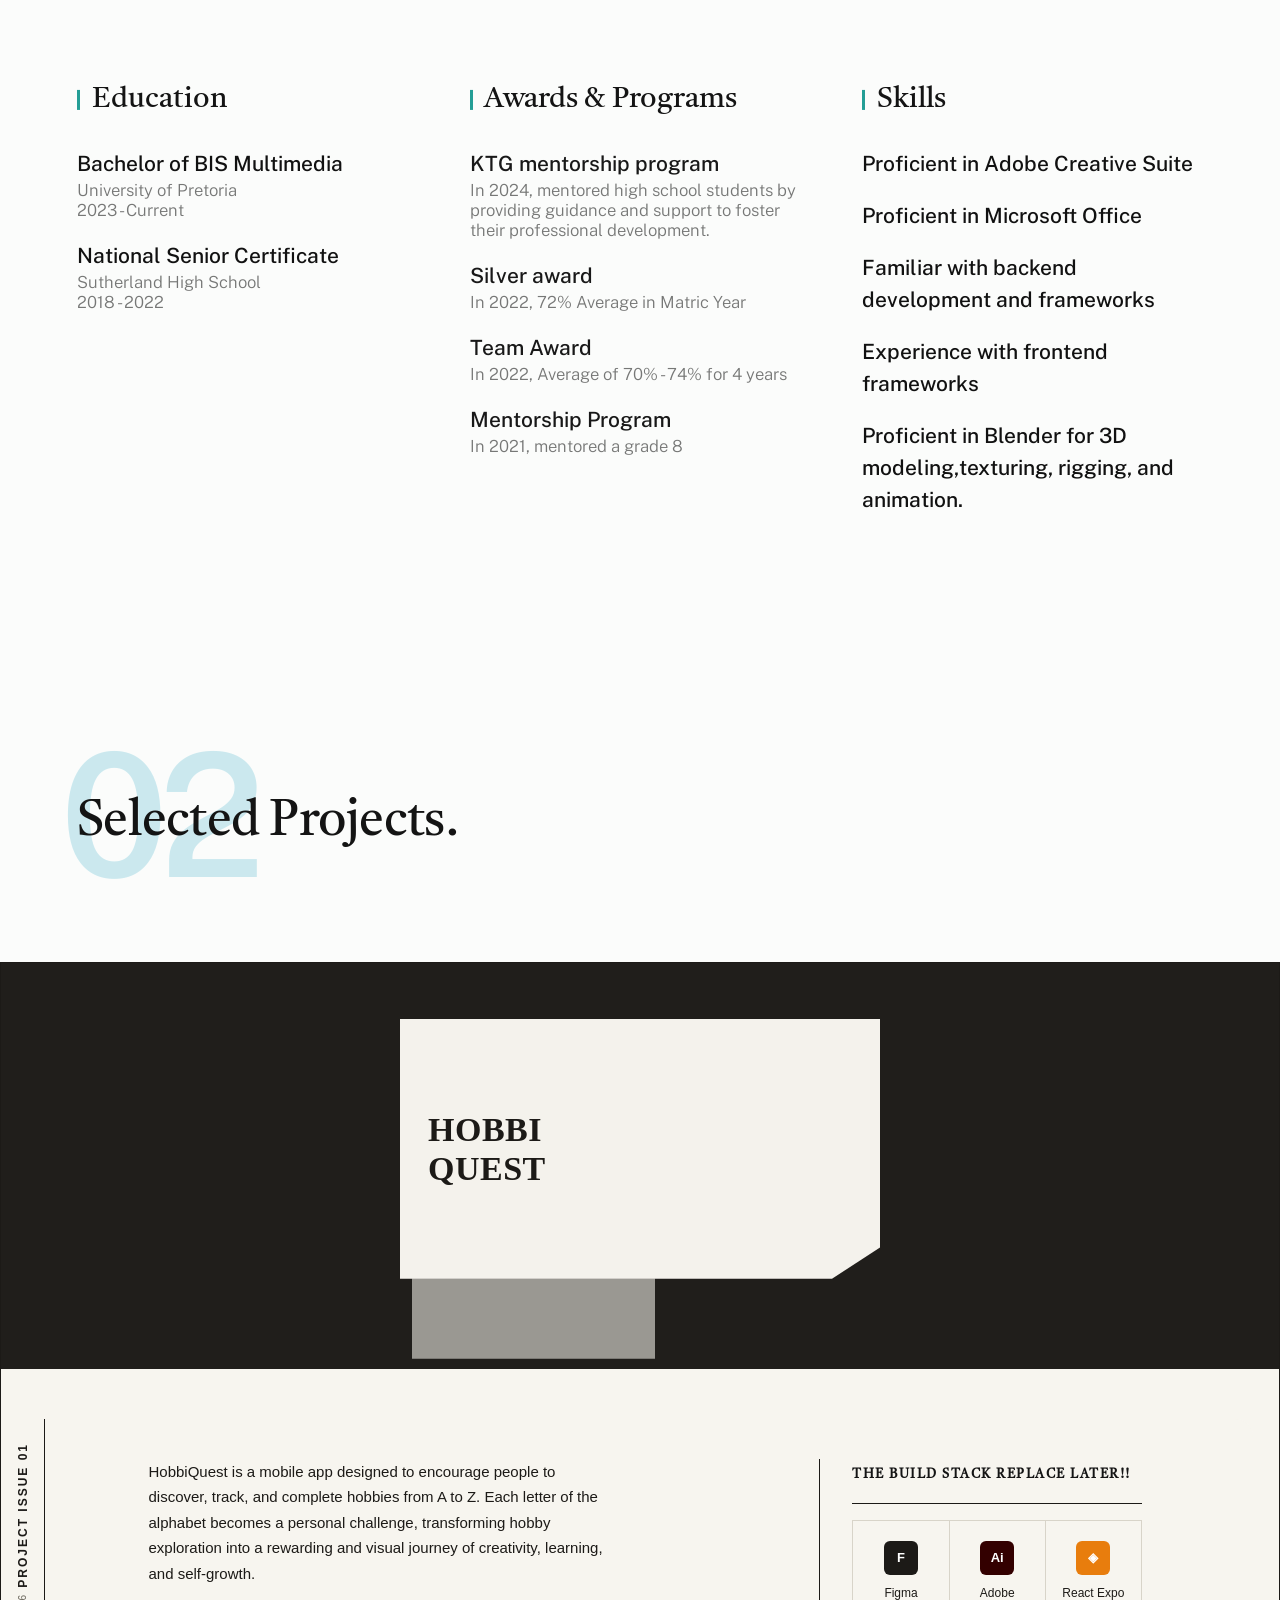
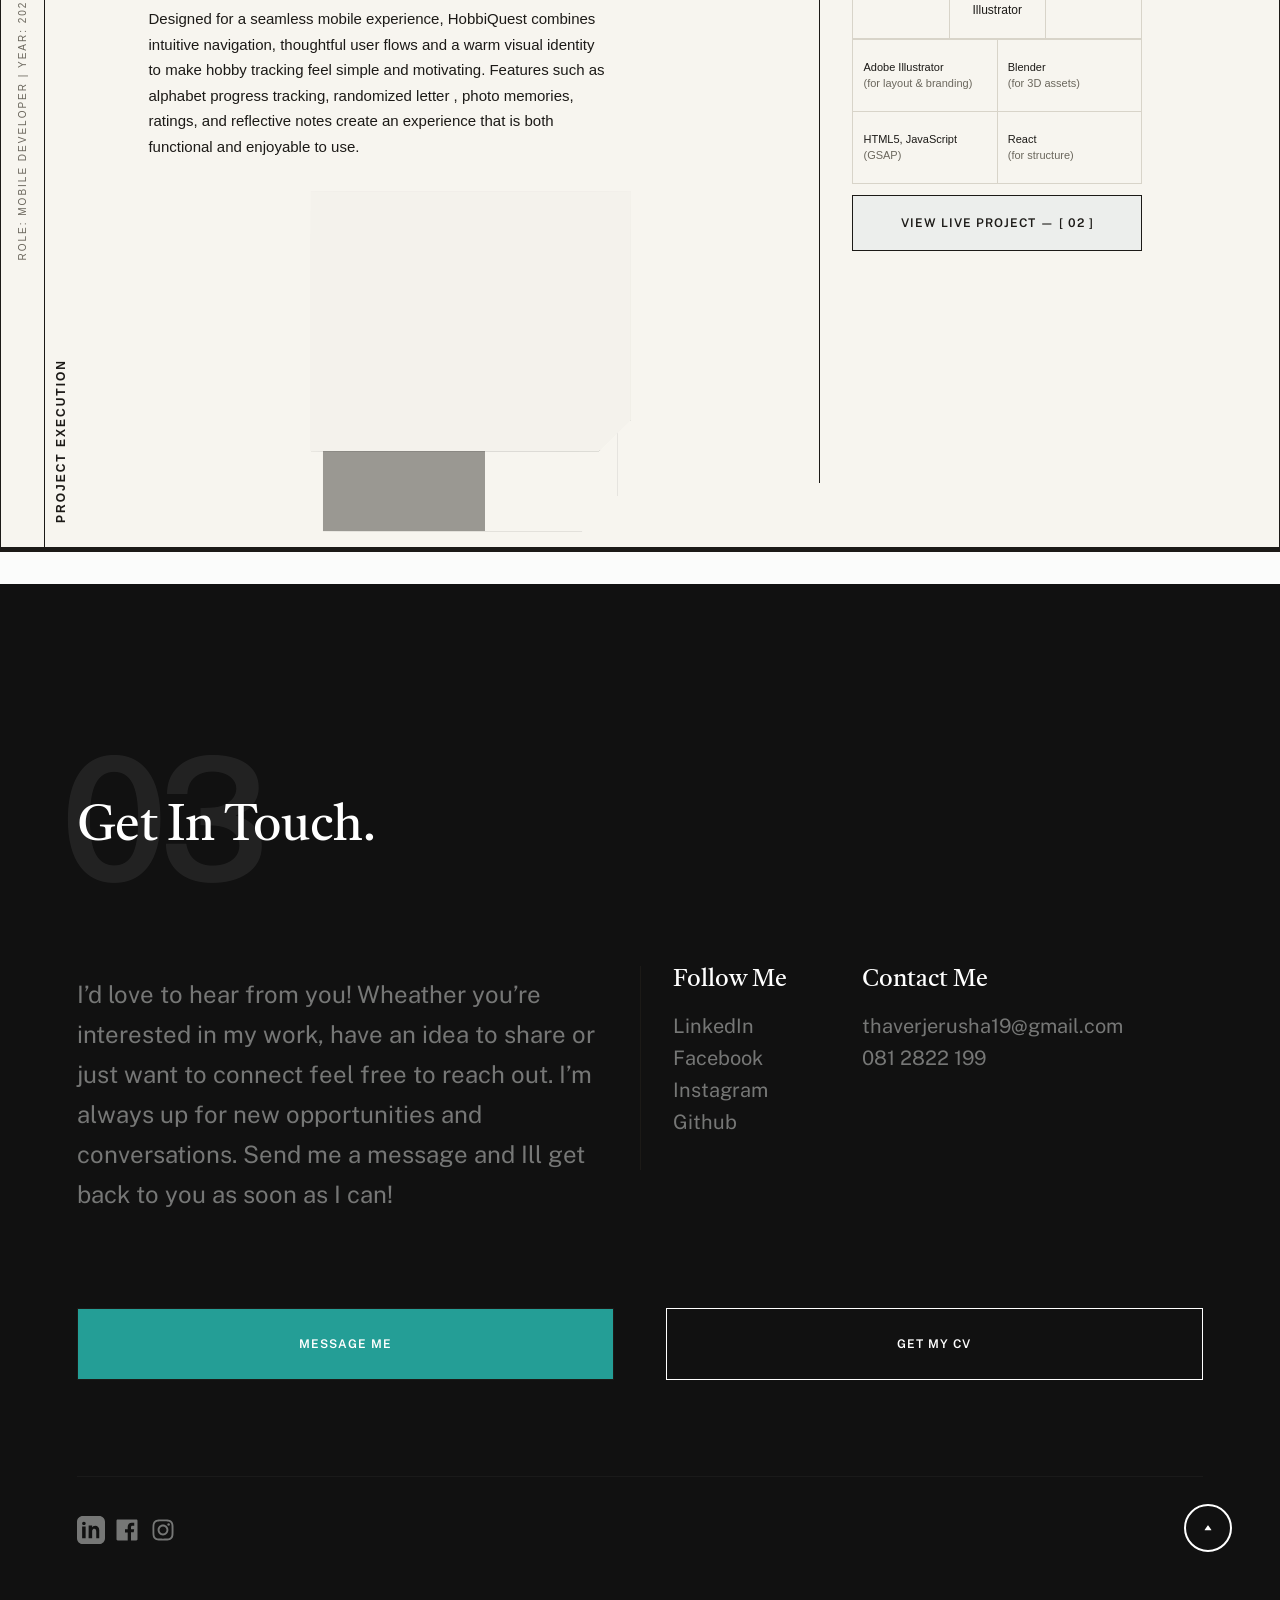
==== commit 27e741b3: "fixed the projects" ====
--- a/index.html
+++ b/index.html
@@ -318,76 +318,112 @@
 
         <!-- # works
         ================================================== -->
-<section id="Projects" class="s-works target-section">
-
-    <div class="row">
-        <div class="column xl-12">
-            <div class="section-header slide-in" data-num="02">
-                <h2 class="text-display-title">Selected Projects.</h2>
-            </div>
-        </div>
-    </div>
-
-    <!-- ============ PROJECT 01 ============ -->
-    <article class="project-editorial">
-        <div class="row">
-            <!-- <div class="column xl-12">
-                <span class="project-editorial__eyebrow">Project [ 01 ]</span>
-                <h3 class="project-editorial__title">— Bedroom Render</h3>
-            </div> -->
-        </div>
-
-        <div class="project-editorial__visual">
-            <div class="project-editorial__stack">
-                <div class="project-editorial__plate back"></div>
-                <div class="project-editorial__plate front">
-                    <div class="project-editorial__cover-type">Bedroom<br>Render</div>
-                    <div class="project-editorial__cover-image"></div>
-                </div>
-            </div>
-            <div class="project-editorial__exec">
-                <span class="label">Project Execution</span>
-                <span class="meta">Role: 3D Artist&nbsp;|&nbsp;Year: 2024</span>
-            </div>
-        </div>
-
-        <div class="row">
-            <div class="column xl-8 md-12">
-                <p class="project-editorial__copy">
-                    A fully rendered bedroom scene built in Blender, created to
-                    demonstrate range across the 3D pipeline: modelling, lighting,
-                    rigging and texturing brought together into one cohesive shot.
-                </p>
-                <p class="project-editorial__copy">
-                    The lighting setup was the focus &mdash; soft window light balanced
-                    against warm practicals for a lived-in, cinematic feel.
-                </p>
-            </div>
-            <div class="column xl-4 md-12">
-                <div class="project-editorial__stackbox">
-                    <h4>The Build Stack</h4>
-                    <div class="project-editorial__tools">
-                        <div class="tool"><span class="tool-icon" style="background:#e87d0d;">Bl</span><span>Blender<br>(modelling)</span></div>
-                        <div class="tool"><span class="tool-icon" style="background:#f5a623;">Lt</span><span>Blender<br>(lighting)</span></div>
-                        <div class="tool"><span class="tool-icon" style="background:#8ba888;">Rg</span><span>Rigging &amp;<br>texturing</span></div>
-                        <div class="tool"><span class="tool-icon" style="background:#6b6258;">Cy</span><span>Cycles<br>render engine</span></div>
-                    </div>
-                    <a href="#" class="btn u-fullwidth">View Live Project — [ 01 ]</a>
-                </div>
-            </div>
-        </div>
-    </article>
-
-    <!-- ============ PROJECT 02 ============ -->
-    <article class="project-editorial">
-        <div class="row">
-            <!-- <div class="column xl-12">
+        <section id="Projects" class="s-works target-section">
+
+            <div class="row">
+                <div class="column xl-12">
+                    <div class="section-header slide-in" data-num="02">
+                        <h2 class="text-display-title">Selected Projects.</h2>
+                    </div>
+                </div>
+            </div>
+
+            <!-- ============ PROJECT 01 ============ -->
+            <article class="project-editorial">
+
+                <!-- TOP: dark stage with the book-cover stack -->
+                <div class="project-editorial__visual">
+                    <div class="project-editorial__stack">
+                        <div class="project-editorial__plate back"></div>
+                        <div class="project-editorial__plate front">
+                            <div class="project-editorial__cover-type">Hobbi<br>Quest</div>
+                            <div class="project-editorial__cover-image"></div>
+                        </div>
+                    </div>
+                </div>
+
+                <!-- BODY: sidebar strip + main content, wrapped so the vertical rule runs full height -->
+                <div class="project-editorial__body">
+
+                    <aside class="project-editorial__sidebar">
+                        <span class="project-editorial__sidebar-label">Project Issue 01</span>
+                        <span class="project-editorial__sidebar-meta">Role: Mobile Developer&nbsp;|&nbsp;Year:
+                            2026</span>
+                    </aside>
+
+                    <div class="project-editorial__main">
+                        <div class="row">
+
+                            <div class="column xl-8 md-12">
+                                <p class="project-editorial__copy">
+                                    HobbiQuest is a mobile app designed to encourage people to discover,
+                                    track, and complete hobbies from A to Z. Each letter of the alphabet
+                                    becomes a personal challenge, transforming hobby exploration into a
+                                    rewarding and visual journey of creativity, learning, and self-growth.
+                                </p>
+
+                                <p class="project-editorial__copy">
+                                    Designed for a seamless mobile experience, HobbiQuest combines intuitive
+                                    navigation, thoughtful user flows and a warm visual identity to make
+                                    hobby tracking feel simple and motivating. Features such as alphabet
+                                    progress tracking, randomized letter , photo memories, ratings,
+                                    and reflective notes create an experience that is both functional and
+                                    enjoyable to use.
+                                </p>
+
+                                <!-- second stacked photo -->
+                                <div class="project-editorial__stack project-editorial__stack--secondary">
+                                    <div class="project-editorial__plate back"></div>
+                                    <div class="project-editorial__plate front photo-only">
+                                        <div class="project-editorial__cover-image secondary"></div>
+                                    </div>
+                                </div>
+                            </div>
+
+                            <div class="column xl-4 md-12">
+                                <div class="project-editorial__stackbox">
+                                    <h4>The Build Stack Replace later!!</h4>
+
+                                    <div class="project-editorial__tools three-col">
+                                        <div class="tool"><span class="tool-icon figma">F</span><span>Figma</span></div>
+                                        <div class="tool"><span
+                                                class="tool-icon ai">Ai</span><span>Adobe<br>Illustrator</span></div>
+                                        <div class="tool"><span class="tool-icon blender">◈</span><span>React Expo</span>
+                                        </div>
+                                    </div>
+
+                                    <div class="project-editorial__tools two-col">
+                                        <div class="tool"><span>Adobe Illustrator<br><em>(for layout &amp;
+                                                    branding)</em></span></div>
+                                        <div class="tool"><span>Blender<br><em>(for 3D assets)</em></span></div>
+                                        <div class="tool"><span>HTML5, JavaScript<br><em>(GSAP)</em></span></div>
+                                        <div class="tool"><span>React<br><em>(for structure)</em></span></div>
+                                    </div>
+
+                                    <a href="#" class="btn u-fullwidth"><span class="view-project">View Live Project — [ 02 ]</span></a>
+                                </div>
+                            </div>
+
+                        </div>
+
+                        <!-- repeated running label at the bottom, like the reference -->
+                        <span class="project-editorial__sidebar-label project-editorial__sidebar-label--bottom">Project
+                            Execution</span>
+                    </div>
+
+                </div>
+            </article>
+
+            <!-- ============ PROJECT 02 ============ -->
+            <article class="project-editorial">
+                <div class="row">
+                    <!-- <div class="column xl-12">
                 <span class="project-editorial__eyebrow">Project [ 02 ]</span>
                 <h3 class="project-editorial__title">— Composite Study</h3>
             </div> -->
-        </div>
-
-        <div class="project-editorial__visual">
+                </div>
+
+                <!-- <div class="project-editorial__visual">
             <div class="project-editorial__stack">
                 <div class="project-editorial__plate back"></div>
                 <div class="project-editorial__plate front">
@@ -425,19 +461,19 @@
                     <a href="#" class="btn u-fullwidth">View Live Project — [ 02 ]</a>
                 </div>
             </div>
-        </div>
-    </article>
-
-    <!-- ============ PROJECT 03 ============ -->
-    <article class="project-editorial">
-        <div class="row">
-            <!-- <div class="column xl-12">
+        </div> -->
+            </article>
+
+            <!-- ============ PROJECT 03 ============ -->
+            <article class="project-editorial">
+                <div class="row">
+                    <!-- <div class="column xl-12">
                 <span class="project-editorial__eyebrow">Project [ 03 ]</span>
                 <h3 class="project-editorial__title">— Coding Frontend</h3>
             </div> -->
-        </div>
-
-        <div class="project-editorial__visual">
+                </div>
+
+                <!-- <div class="project-editorial__visual">
             <div class="project-editorial__stack">
                 <div class="project-editorial__plate back"></div>
                 <div class="project-editorial__plate front">
@@ -476,14 +512,14 @@
                 </div>
             </div>
         </div>
-    </article>
-
-</section> <!-- end s-works -->
-
-
-
-
-<!-- 
+    </article> -->
+
+        </section> <!-- end s-works -->
+
+
+
+
+        <!-- 
         <section id="comic" class="s-works target-section">
             <div class="row">
                 <div class="column xl-12">
@@ -626,130 +662,131 @@
 
 
 
-    <!-- # footer 
+        <!-- # footer 
         ================================================== -->
-    <footer id="footer" class="s-footer target-section">
-
-        <div class="row">
-            <div class="column lg-12">
-                <div class="section-header light-on-dark slide-in" data-num="04">
-                    <h2 class="text-display-title">Get In Touch.</h2>
-                </div> <!-- end section-header -->
-            </div>
-        </div>
-
-        <div class="row s-footer__content">
-
-            <div class="column xl-6 md-12 s-footer__block s-footer__about slide-in">
-                <p class="attention-getter">
-                    I’d love to hear from you! Wheather you’re interested in my work,
-                    have an idea to share or just want to connect
-                    feel free to reach out. I’m always up for new opportunities and conversations.
-                    Send me a message and Ill get back to you as soon as I can!
-                </p>
-            </div> <!-- end section-footer__about -->
-
-            <div class="column xl-6 md-12 s-footer__block s-footer__site-links">
-                <div class="row slide-up">
-                    <div class="column xl-4 lg-5 md-6 tab-12">
-                        <h5>Follow Me</h5>
-                        <ul class="link-list">
-                            <li><a href="https://www.linkedin.com/in/jerusha-thaver-896885284"
-                                    target="_blank">LinkedIn</a></li>
-                            <li><a href="https://www.facebook.com/jerusha.taver" target="_blank">Facebook</a></li>
-                            <li><a href="https://www.instagram.com/jerusha_thaver/" target="_blank">Instagram</a></li>
-
-                            <li><a href="https://pin.it/4k25gp4ds" target="_blank">Pinterest</a></li>
-
-                        </ul>
-                    </div>
-                    <div class="column xl-6 md-6 tab-12 slide-out">
-                        <h5>Contact Me</h5>
-                        <ul class="link-list">
-                            <li><a href="mailto:#0">thaverjerusha19@gmail.com</a></li>
-                            <li><a href="tel:+1975432345">081 2822 199</a></li>
-                        </ul>
-                    </div>
-                </div>
-            </div> <!-- end section-footer__site-links -->
-
-        </div> <!-- end section-footer__content -->
-
-
-        <div class="row s-footer__buttons slide-up">
-
-            <div class="column xl-6 tab-12">
-                <a href="mailto:thaverjerusha19@gmail.com?subject=Contact&body=Hi, I would like to get in touch with you!"
-                    class="btn btn--primary btn--large u-fullwidth">Message Me</a>
-            </div>
-
-            <div class="column xl-6 tab-12">
-                <a href="JerushaThaver_CV.pdf" target="_blank" class="btn btn--stroke btn--large u-fullwidth">Get My
-                    CV</a>
-            </div>
-
-        </div> <!-- end section-footer__buttons -->
-
-        <div class="row s-footer__bottom fade-in">
-
-            <div class="column xl-6 lg-12">
-                <ul class="s-footer__social social-list">
-                    <li>
-                        <a href="https://www.linkedin.com/in/jerusha-thaver-896885284" target="_blank"">
+        <footer id="footer" class="s-footer target-section">
+
+            <div class="row">
+                <div class="column lg-12">
+                    <div class="section-header light-on-dark slide-in" data-num="03">
+                        <h2 class="text-display-title">Get In Touch.</h2>
+                    </div> <!-- end section-header -->
+                </div>
+            </div>
+
+            <div class="row s-footer__content">
+
+                <div class="column xl-6 md-12 s-footer__block s-footer__about slide-in">
+                    <p class="attention-getter">
+                        I’d love to hear from you! Wheather you’re interested in my work,
+                        have an idea to share or just want to connect
+                        feel free to reach out. I’m always up for new opportunities and conversations.
+                        Send me a message and Ill get back to you as soon as I can!
+                    </p>
+                </div> <!-- end section-footer__about -->
+
+                <div class="column xl-6 md-12 s-footer__block s-footer__site-links">
+                    <div class="row slide-up">
+                        <div class="column xl-4 lg-5 md-6 tab-12">
+                            <h5>Follow Me</h5>
+                            <ul class="link-list">
+                                <li><a href="https://www.linkedin.com/in/jerusha-thaver-896885284"
+                                        target="_blank">LinkedIn</a></li>
+                                <li><a href="https://www.facebook.com/jerusha.taver" target="_blank">Facebook</a></li>
+                                <li><a href="https://www.instagram.com/jerusha_thaver/" target="_blank">Instagram</a>
+                                </li>
+
+                                <li><a href="https://github.com/jerushathaver" target="_blank">Github</a></li>
+
+                            </ul>
+                        </div>
+                        <div class="column xl-6 md-6 tab-12 slide-out">
+                            <h5>Contact Me</h5>
+                            <ul class="link-list">
+                                <li><a href="mailto:#0">thaverjerusha19@gmail.com</a></li>
+                                <li><a href="tel:+1975432345">081 2822 199</a></li>
+                            </ul>
+                        </div>
+                    </div>
+                </div> <!-- end section-footer__site-links -->
+
+            </div> <!-- end section-footer__content -->
+
+
+            <div class="row s-footer__buttons slide-up">
+
+                <div class="column xl-6 tab-12" >
+                    <a href="mailto:thaverjerusha19@gmail.com?subject=Contact&body=Hi, I would like to get in touch with you!"
+                        class="btn btn--primary btn--large u-fullwidth" id="bottom-contact">Message Me</a>
+                </div>
+
+                <div class="column xl-6 tab-12" >
+                    <a href="JerushaThaver_CV.pdf" target="_blank" id="bottom-cv" class="btn btn--stroke btn--large u-fullwidth">Get My
+                        CV</a>
+                </div>
+
+            </div> <!-- end section-footer__buttons -->
+
+            <div class="row s-footer__bottom fade-in">
+
+                <div class="column xl-6 lg-12">
+                    <ul class="s-footer__social social-list">
+                        <li>
+                            <a href="https://www.linkedin.com/in/jerusha-thaver-896885284" target="_blank"">
                                 <svg xmlns=" http://www.w3.org/2000/svg" width="24" height="24" viewBox="0 0 24 24"
-                            fill="#FFFFFF">
-                            <path
-                                d="M19 0h-14c-2.761 0-5 2.239-5 5v14c0 2.761 2.239 5 5 5h14c2.761 0 5-2.239 5-5v-14c0-2.761-2.239-5-5-5zm-11.6 19h-3v-10h3v10zm-1.5-11.2c-.966 0-1.5-.672-1.5-1.4 0-.757.546-1.4 1.538-1.4.992 0 1.5.643 1.5 1.4 0 .728-.508 1.4-1.538 1.4zm13.6 11.2h-3v-5.6c0-1.465-.484-2.47-1.694-2.47-.923 0-1.471.622-1.71 1.222-.088.215-.11.515-.11.816v6.032h-3s.039-9.769 0-10.801h3v1.533c.394-.61 1.096-1.479 2.669-1.479 1.95 0 3.411 1.276 3.411 4.016v6.731z" />
-                            </svg>
-                            <span class="u-screen-reader-text">LinkedIn</span>
-                        </a>
-                    </li>
-                    <li>
-                        <a href="https://www.facebook.com/jerusha.taver" target="_blank"">
+                                fill="#FFFFFF">
+                                <path
+                                    d="M19 0h-14c-2.761 0-5 2.239-5 5v14c0 2.761 2.239 5 5 5h14c2.761 0 5-2.239 5-5v-14c0-2.761-2.239-5-5-5zm-11.6 19h-3v-10h3v10zm-1.5-11.2c-.966 0-1.5-.672-1.5-1.4 0-.757.546-1.4 1.538-1.4.992 0 1.5.643 1.5 1.4 0 .728-.508 1.4-1.538 1.4zm13.6 11.2h-3v-5.6c0-1.465-.484-2.47-1.694-2.47-.923 0-1.471.622-1.71 1.222-.088.215-.11.515-.11.816v6.032h-3s.039-9.769 0-10.801h3v1.533c.394-.61 1.096-1.479 2.669-1.479 1.95 0 3.411 1.276 3.411 4.016v6.731z" />
+                                </svg>
+                                <span class="u-screen-reader-text">LinkedIn</span>
+                            </a>
+                        </li>
+                        <li>
+                            <a href="https://www.facebook.com/jerusha.taver" target="_blank"">
                                 <svg xmlns=" http://www.w3.org/2000/svg" width="24" height="24" viewBox="0 0 24 24"
-                            style="fill:rgba(0, 0, 0, 1)">
-                            <path
-                                d="M20,3H4C3.447,3,3,3.448,3,4v16c0,0.552,0.447,1,1,1h8.615v-6.96h-2.338v-2.725h2.338v-2c0-2.325,1.42-3.592,3.5-3.592 c0.699-0.002,1.399,0.034,2.095,0.107v2.42h-1.435c-1.128,0-1.348,0.538-1.348,1.325v1.735h2.697l-0.35,2.725h-2.348V21H20 c0.553,0,1-0.448,1-1V4C21,3.448,20.553,3,20,3z">
-                            </path></svg>
-                            <span class="u-screen-reader-text">Facebook</span>
-                        </a>
-                    </li>
-                    <li>
-                        <a href="https://www.instagram.com/jerusha_thaver/" target="_blank"">
+                                style="fill:rgba(0, 0, 0, 1)">
+                                <path
+                                    d="M20,3H4C3.447,3,3,3.448,3,4v16c0,0.552,0.447,1,1,1h8.615v-6.96h-2.338v-2.725h2.338v-2c0-2.325,1.42-3.592,3.5-3.592 c0.699-0.002,1.399,0.034,2.095,0.107v2.42h-1.435c-1.128,0-1.348,0.538-1.348,1.325v1.735h2.697l-0.35,2.725h-2.348V21H20 c0.553,0,1-0.448,1-1V4C21,3.448,20.553,3,20,3z">
+                                </path></svg>
+                                <span class="u-screen-reader-text">Facebook</span>
+                            </a>
+                        </li>
+                        <li>
+                            <a href="https://www.instagram.com/jerusha_thaver/" target="_blank"">
                                 <svg xmlns=" http://www.w3.org/2000/svg" width="24" height="24" viewBox="0 0 24 24"
-                            style="fill:rgba(0, 0, 0, 1)">
-                            <path
-                                d="M11.999,7.377c-2.554,0-4.623,2.07-4.623,4.623c0,2.554,2.069,4.624,4.623,4.624c2.552,0,4.623-2.07,4.623-4.624 C16.622,9.447,14.551,7.377,11.999,7.377L11.999,7.377z M11.999,15.004c-1.659,0-3.004-1.345-3.004-3.003 c0-1.659,1.345-3.003,3.004-3.003s3.002,1.344,3.002,3.003C15.001,13.659,13.658,15.004,11.999,15.004L11.999,15.004z">
-                            </path>
-                            <circle cx="16.806" cy="7.207" r="1.078"></circle>
-                            <path
-                                d="M20.533,6.111c-0.469-1.209-1.424-2.165-2.633-2.632c-0.699-0.263-1.438-0.404-2.186-0.42 c-0.963-0.042-1.268-0.054-3.71-0.054s-2.755,0-3.71,0.054C7.548,3.074,6.809,3.215,6.11,3.479C4.9,3.946,3.945,4.902,3.477,6.111 c-0.263,0.7-0.404,1.438-0.419,2.186c-0.043,0.962-0.056,1.267-0.056,3.71c0,2.442,0,2.753,0.056,3.71 c0.015,0.748,0.156,1.486,0.419,2.187c0.469,1.208,1.424,2.164,2.634,2.632c0.696,0.272,1.435,0.426,2.185,0.45 c0.963,0.042,1.268,0.055,3.71,0.055s2.755,0,3.71-0.055c0.747-0.015,1.486-0.157,2.186-0.419c1.209-0.469,2.164-1.424,2.633-2.633 c0.263-0.7,0.404-1.438,0.419-2.186c0.043-0.962,0.056-1.267,0.056-3.71s0-2.753-0.056-3.71C20.941,7.57,20.801,6.819,20.533,6.111z M19.315,15.643c-0.007,0.576-0.111,1.147-0.311,1.688c-0.305,0.787-0.926,1.409-1.712,1.711c-0.535,0.199-1.099,0.303-1.67,0.311 c-0.95,0.044-1.218,0.055-3.654,0.055c-2.438,0-2.687,0-3.655-0.055c-0.569-0.007-1.135-0.112-1.669-0.311 c-0.789-0.301-1.414-0.923-1.719-1.711c-0.196-0.534-0.302-1.099-0.311-1.669c-0.043-0.95-0.053-1.218-0.053-3.654 c0-2.437,0-2.686,0.053-3.655c0.007-0.576,0.111-1.146,0.311-1.687c0.305-0.789,0.93-1.41,1.719-1.712 c0.534-0.198,1.1-0.303,1.669-0.311c0.951-0.043,1.218-0.055,3.655-0.055c2.437,0,2.687,0,3.654,0.055 c0.571,0.007,1.135,0.112,1.67,0.311c0.786,0.303,1.407,0.925,1.712,1.712c0.196,0.534,0.302,1.099,0.311,1.669 c0.043,0.951,0.054,1.218,0.054,3.655c0,2.436,0,2.698-0.043,3.654H19.315z">
-                            </path></svg>
-                            <span class="u-screen-reader-text">Instagram</span>
-                        </a>
-                    </li>
-                    
-                </ul>
-            </div> <!-- end section-footer__social -->
-
-
-            <!--  -->
-
-        </div> <!-- end section-footer__bottom -->
-
-        <div class="ss-go-top">
-            <a class="smoothscroll" title="Back to Top" href="#top">
-                <svg xmlns="http://www.w3.org/2000/svg" width="24" height="24" viewBox="0 0 24 24"
-                    style="fill: rgba(0, 0, 0, 1);">
-                    <path
-                        d="M5.536 21.886a1.004 1.004 0 0 0 1.033-.064l13-9a1 1 0 0 0 0-1.644l-13-9A1 1 0 0 0 5 3v18a1 1 0 0 0 .536.886z">
-                    </path>
-                </svg>
-            </a>
-            <span>Back To Top</span>
-        </div> <!-- end ss-go-top -->
-
-    </footer> <!-- end s-footer -->
+                                style="fill:rgba(0, 0, 0, 1)">
+                                <path
+                                    d="M11.999,7.377c-2.554,0-4.623,2.07-4.623,4.623c0,2.554,2.069,4.624,4.623,4.624c2.552,0,4.623-2.07,4.623-4.624 C16.622,9.447,14.551,7.377,11.999,7.377L11.999,7.377z M11.999,15.004c-1.659,0-3.004-1.345-3.004-3.003 c0-1.659,1.345-3.003,3.004-3.003s3.002,1.344,3.002,3.003C15.001,13.659,13.658,15.004,11.999,15.004L11.999,15.004z">
+                                </path>
+                                <circle cx="16.806" cy="7.207" r="1.078"></circle>
+                                <path
+                                    d="M20.533,6.111c-0.469-1.209-1.424-2.165-2.633-2.632c-0.699-0.263-1.438-0.404-2.186-0.42 c-0.963-0.042-1.268-0.054-3.71-0.054s-2.755,0-3.71,0.054C7.548,3.074,6.809,3.215,6.11,3.479C4.9,3.946,3.945,4.902,3.477,6.111 c-0.263,0.7-0.404,1.438-0.419,2.186c-0.043,0.962-0.056,1.267-0.056,3.71c0,2.442,0,2.753,0.056,3.71 c0.015,0.748,0.156,1.486,0.419,2.187c0.469,1.208,1.424,2.164,2.634,2.632c0.696,0.272,1.435,0.426,2.185,0.45 c0.963,0.042,1.268,0.055,3.71,0.055s2.755,0,3.71-0.055c0.747-0.015,1.486-0.157,2.186-0.419c1.209-0.469,2.164-1.424,2.633-2.633 c0.263-0.7,0.404-1.438,0.419-2.186c0.043-0.962,0.056-1.267,0.056-3.71s0-2.753-0.056-3.71C20.941,7.57,20.801,6.819,20.533,6.111z M19.315,15.643c-0.007,0.576-0.111,1.147-0.311,1.688c-0.305,0.787-0.926,1.409-1.712,1.711c-0.535,0.199-1.099,0.303-1.67,0.311 c-0.95,0.044-1.218,0.055-3.654,0.055c-2.438,0-2.687,0-3.655-0.055c-0.569-0.007-1.135-0.112-1.669-0.311 c-0.789-0.301-1.414-0.923-1.719-1.711c-0.196-0.534-0.302-1.099-0.311-1.669c-0.043-0.95-0.053-1.218-0.053-3.654 c0-2.437,0-2.686,0.053-3.655c0.007-0.576,0.111-1.146,0.311-1.687c0.305-0.789,0.93-1.41,1.719-1.712 c0.534-0.198,1.1-0.303,1.669-0.311c0.951-0.043,1.218-0.055,3.655-0.055c2.437,0,2.687,0,3.654,0.055 c0.571,0.007,1.135,0.112,1.67,0.311c0.786,0.303,1.407,0.925,1.712,1.712c0.196,0.534,0.302,1.099,0.311,1.669 c0.043,0.951,0.054,1.218,0.054,3.655c0,2.436,0,2.698-0.043,3.654H19.315z">
+                                </path></svg>
+                                <span class="u-screen-reader-text">Instagram</span>
+                            </a>
+                        </li>
+
+                    </ul>
+                </div> <!-- end section-footer__social -->
+
+
+                <!--  -->
+
+            </div> <!-- end section-footer__bottom -->
+
+            <div class="ss-go-top">
+                <a class="smoothscroll" title="Back to Top" href="#top">
+                    <svg xmlns="http://www.w3.org/2000/svg" width="24" height="24" viewBox="0 0 24 24"
+                        style="fill: rgba(0, 0, 0, 1);">
+                        <path
+                            d="M5.536 21.886a1.004 1.004 0 0 0 1.033-.064l13-9a1 1 0 0 0 0-1.644l-13-9A1 1 0 0 0 5 3v18a1 1 0 0 0 .536.886z">
+                        </path>
+                    </svg>
+                </a>
+                <span>Back To Top</span>
+            </div> <!-- end ss-go-top -->
+
+        </footer> <!-- end s-footer -->
 
     </div> <!-- end page-wrap -->
 
--- a/css/styles.css
+++ b/css/styles.css
@@ -4611,170 +4611,254 @@
  * # PROJECT EDITORIAL (magazine-style project blocks)
  * ------------------------------------------------------------------- */
 
+/* ===== Frame ===== */
 .project-editorial {
-    margin-bottom: var(--vspace-5);
-}
-
-.project-editorial__eyebrow {
-    display: block;
-    font-family: var(--font-mono);
-    font-size: var(--text-xs);
-    letter-spacing: 0.12em;
-    text-transform: uppercase;
-    color: var(--color-text-light);
-    margin-bottom: var(--vspace-0_25);
-}
-
-.project-editorial__title {
-    font-family: var(--font-2);
-    text-transform: uppercase;
-    font-size: var(--text-xxl);
-    letter-spacing: 0.01em;
-    margin-top: 0;
-    margin-bottom: var(--vspace-1_5);
-}
-
-/* ---- dark visual band ---- */
+  position: relative;
+  /* max-width: 98%; */
+  margin: 0 auto;
+  background: #f7f5ef;
+  border: 1px solid #1c1a17;
+  font-family: 'Helvetica Neue', Arial, sans-serif;
+  color: #1c1a17;
+  overflow: hidden;
+}
+
+.project-editorial .row { display: flex; flex-wrap: wrap; }
+
+/* ===== Top dark stage ===== */
 .project-editorial__visual {
-    position: relative;
-    background-color: var(--color-3);
-    padding: var(--vspace-3) var(--gutter) var(--vspace-4);
-    display: flex;
-    justify-content: center;
-    margin-bottom: var(--vspace-1_5);
+  background: #201e1b;
+  padding: 56px 40px 90px;
 }
 
 .project-editorial__stack {
-    position: relative;
-    width: min(420px, 80%);
-    aspect-ratio: 4 / 5;
-}
-
-.project-editorial__plate {
-    position: absolute;
-    inset: 0;
-    border-radius: 2px;
-    box-shadow: 0 30px 60px rgba(0, 0, 0, 0.45);
-    background-size: cover;
-    background-position: center;
+  position: relative;
+  width: 480px;
+  max-width: 100%;
+  margin: 0 auto;
 }
 
 .project-editorial__plate.back {
-    transform: translate(28px, 28px);
-    background: var(--color-gray-10);
+  position: absolute;
+  top: 40px;
+  left: 12px;
+  width: 92%;
+  height: 300px;
+  background:
+    linear-gradient(to right, #9a978d 55%, transparent 55%),
+    url('https://picsum.photos/seed/urbanspaces2/500/500') right center/cover no-repeat;
+  filter: grayscale(0.4) contrast(1.05);
+  box-shadow: 0 20px 40px rgba(0,0,0,0.4);
+  clip-path: polygon(0 0, 100% 0, 100% 88%, 88% 100%, 0 100%);
 }
 
 .project-editorial__plate.front {
-    display: grid;
-    grid-template-columns: 1fr 1fr;
-    overflow: hidden;
-    background: var(--color-gray-1);
+  position: relative;
+  height: 260px;
+  display: flex;
+  background: #f4f2ec;
+  box-shadow: 0 25px 50px rgba(0,0,0,0.5);
+  clip-path: polygon(0 0, 100% 0, 100% 88%, 90% 100%, 0 100%);
+  overflow: hidden;
 }
 
 .project-editorial__cover-type {
-    display: flex;
-    align-items: center;
-    padding: var(--vspace-1) var(--vspace-0_75);
-    font-family: var(--font-2);
-    font-size: var(--text-xl);
-    line-height: 1.15;
-    text-transform: uppercase;
-    color: var(--color-text-dark);
+  flex: 0 0 46%;
+  display: flex;
+  align-items: center;
+  padding: 0 28px;
+  font-family: Georgia, 'Times New Roman', serif;
+  font-size: 34px;
+  line-height: 1.15;
+  font-weight: 700;
+  letter-spacing: 0.5px;
+  text-transform: uppercase;
 }
 
 .project-editorial__cover-image {
-    background: linear-gradient(160deg, var(--color-gray-16), var(--color-3));
-}
-
-/* rotated "Project Execution" label */
-.project-editorial__exec {
-    position: absolute;
-    left: var(--vspace-1);
-    top: var(--vspace-3);
-    bottom: var(--vspace-4);
-    writing-mode: vertical-rl;
-    transform: rotate(180deg);
-    display: flex;
-    align-items: flex-end;
-    gap: var(--vspace-0_375);
-    color: var(--color-white);
-    font-size: var(--text-xs);
-    letter-spacing: 0.14em;
-    text-transform: uppercase;
-}
-
-.project-editorial__exec .label {
-    font-weight: 700;
-}
-
-.project-editorial__exec .meta {
-    opacity: 0.55;
-}
-
-/* ---- copy ---- */
+  flex: 1;
+  background: url('https://picsum.photos/seed/urbanspaces1/500/600') center/cover no-repeat;
+  filter: grayscale(0.55) brightness(0.85) contrast(1.1) sepia(0.15);
+}
+
+/* ===== Body: sidebar + main, full-height divider ===== */
+.project-editorial__body {
+  display: flex;
+  margin-top: 50px;
+  position: relative;
+  z-index: 2;
+  background: #f7f5ef;
+  border-radius: 0 18px 0 0;
+
+  margin-right: 2%;
+}
+
+.project-editorial__sidebar {
+  flex: 0 0 44px;
+  border-right: 1px solid #1c1a17;
+  display: flex;
+  flex-direction: column;
+  align-items: center;
+  justify-content: flex-start;
+  padding-top: 24px;
+  gap: 6px;
+}
+
+.project-editorial__sidebar-label,
+.project-editorial__sidebar-meta {
+  writing-mode: vertical-rl;
+  transform: rotate(180deg);
+  letter-spacing: 2px;
+  text-transform: uppercase;
+  white-space: nowrap;
+}
+
+.project-editorial__sidebar-label { font-size: 12px; font-weight: 700; }
+.project-editorial__sidebar-meta  { font-size: 10px; color: #6b675d; }
+
+.project-editorial__sidebar-label--bottom {
+  position: absolute;
+  left: 0;
+  bottom: 24px;
+  width: 44px;
+  text-align: center;
+  writing-mode: vertical-rl;
+  transform: rotate(180deg);
+  font-size: 12px;
+  font-weight: 700;
+  letter-spacing: 2px;
+  text-transform: uppercase;
+}
+
+.project-editorial__main {
+  flex: 1;
+  position: relative;
+  padding: 40px 40px 64px 32px;
+}
+
+/* ===== Copy ===== */
 .project-editorial__copy {
-    max-width: 60ch;
-    font-size: var(--text-sm);
-    line-height: var(--vspace-0_875);
-    color: var(--color-text-light);
-    margin-bottom: var(--vspace-1);
-}
-
-/* ---- build-stack panel ---- */
-.project-editorial__stackbox {
-    background: var(--color-gray-4);
-    border: 1px solid var(--color-border);
-    padding: var(--vspace-1_25) var(--vspace-1);
+  font-size: 15px;
+  line-height: 1.7;
+  margin-bottom: 20px;
+  max-width: 460px;
+}
+
+/* ===== Second photo stack ===== */
+.project-editorial__stack--secondary {
+  width: 320px;
+  max-width: 100%;
+  margin-top: 32px;
+  margin-bottom: 32px;
+}
+.project-editorial__stack--secondary .plate.back {
+  height: 220px;
+  top: 20px;
+  left: 8px;
+}
+.project-editorial__stack--secondary .plate.front {
+  height: 260px;
+}
+.project-editorial__cover-image.secondary {
+  background: url('https://picsum.photos/seed/urbanspaces3/500/650') center/cover no-repeat;
+  filter: grayscale(0.5) brightness(0.9) contrast(1.05) sepia(0.1);
+  width: 100%;
+}
+
+/* ===== Build stack column ===== */
+.column.xl-4 {
+  border-left: 1px solid #1c1a17;
+  padding-left: 32px;
 }
 
 .project-editorial__stackbox h4 {
-    font-family: var(--font-1);
-    font-size: var(--text-xs);
-    letter-spacing: 0.1em;
-    text-transform: uppercase;
-    margin: 0 0 var(--vspace-0_75);
-    padding-bottom: var(--vspace-0_625);
-    border-bottom: 1px solid var(--color-border);
+  font-size: 13px;
+  text-transform: uppercase;
+  letter-spacing: 1.5px;
+  font-weight: 700;
+  margin: 0 0 16px;
+  padding-bottom: 12px;
+  border-bottom: 1px solid #1c1a17;
 }
 
 .project-editorial__tools {
-    display: grid;
-    grid-template-columns: 1fr 1fr;
-}
+  display: grid;
+  border-top: 1px solid #d8d4c9;
+  border-left: 1px solid #d8d4c9;
+}
+
+.project-editorial__tools.three-col { grid-template-columns: repeat(3, 1fr); }
+.project-editorial__tools.two-col   { grid-template-columns: repeat(2, 1fr); }
 
 .project-editorial__tools .tool {
-    text-align: center;
-    padding: var(--vspace-0_75) var(--vspace-0_25);
-    border-bottom: 1px solid var(--color-border);
-    font-size: var(--text-xs);
-    line-height: 1.35;
-    color: var(--color-text-light);
-}
-
-.project-editorial__tools .tool:nth-child(odd) {
-    border-right: 1px solid var(--color-border);
-}
+  border-right: 1px solid #d8d4c9;
+  border-bottom: 1px solid #d8d4c9;
+  padding: 20px 10px;
+  display: flex;
+  flex-direction: column;
+  align-items: center;
+  gap: 10px;
+  text-align: center;
+  font-size: 12px;
+  line-height: 1.4;
+}
+
+.two-col .tool { align-items: flex-start; text-align: left; font-size: 11px; }
+.two-col .tool em { font-style: normal; color: #6b675d; }
 
 .tool-icon {
-    display: flex;
-    align-items: center;
-    justify-content: center;
-    width: 3.2rem;
-    height: 3.2rem;
-    margin: 0 auto var(--vspace-0_375);
-    border-radius: 6px;
-    font-family: var(--font-1);
-    font-weight: 700;
-    font-size: var(--text-xs);
-    color: var(--color-white);
-}
-
-/* responsive */
-@media screen and (max-width: 1000px) {
-    .project-editorial__stackbox {
-        margin-top: var(--vspace-1);
-    }
-}
+  width: 34px;
+  height: 34px;
+  border-radius: 6px;
+  display: flex;
+  align-items: center;
+  justify-content: center;
+  color: #fff;
+  font-weight: 700;
+  font-size: 13px;
+}
+.tool-icon.figma   { background: #1c1a17; }
+.tool-icon.ai      { background: #330000; }
+.tool-icon.blender { background: #e87d0d; }
+
+/* ===== Button ===== */
+.btn.u-fullwidth {
+display: flex;
+align-items: center;
+  justify-content: center;
+  margin-top:4%;
+  width: 100%;
+  text-align: center;
+  padding: 14px 0;
+  border: 1px solid #1c1a17;
+  color: #1c1a17;
+  text-decoration: none;
+  font-size: 12px;
+  letter-spacing: 1px;
+  text-transform: uppercase;
+  font-weight: 600;
+  box-sizing: border-box;
+  transition: background 0.2s ease, color 0.2s ease;
+}
+.btn.u-fullwidth:hover { background: #000000; color: #fff; }
+
+
+
+
+
+/* ===== Responsive ===== */
+@media (max-width: 700px) {
+  .project-editorial__body { flex-direction: column; }
+  .project-editorial__sidebar { flex-direction: row; writing-mode: horizontal-tb; }
+  .project-editorial__sidebar-label,
+  .project-editorial__sidebar-meta { writing-mode: horizontal-tb; transform: none; }
+  .column.xl-4 { border-left: none; border-top: 1px solid #1c1a17; padding-left: 0; padding-top: 24px; margin-top: 24px; }
+  .project-editorial__plate.front { flex-direction: column; height: auto; }
+  .project-editorial__cover-type, .project-editorial__cover-image { flex: none; width: 100%; }
+  .project-editorial__cover-image { height: 200px; }
+}
+
+
 
 /* EXPERIMENTING */
 
@@ -4917,4 +5001,24 @@
         opacity: 1 !important;
     }
 
+}
+
+#bottom-cv{
+    border-color: var(--color-white);
+    color: var(--color-white);
+}
+
+#bottom-cv:hover{
+    border-color: var(--color-black);
+    color: var(--color-black);
+}
+
+#bottom-contact{
+    
+    color: var(--color-white);
+}
+
+#bottom-contact:hover{
+    background-color: var(--color-btn-primary-hover);
+    
 }
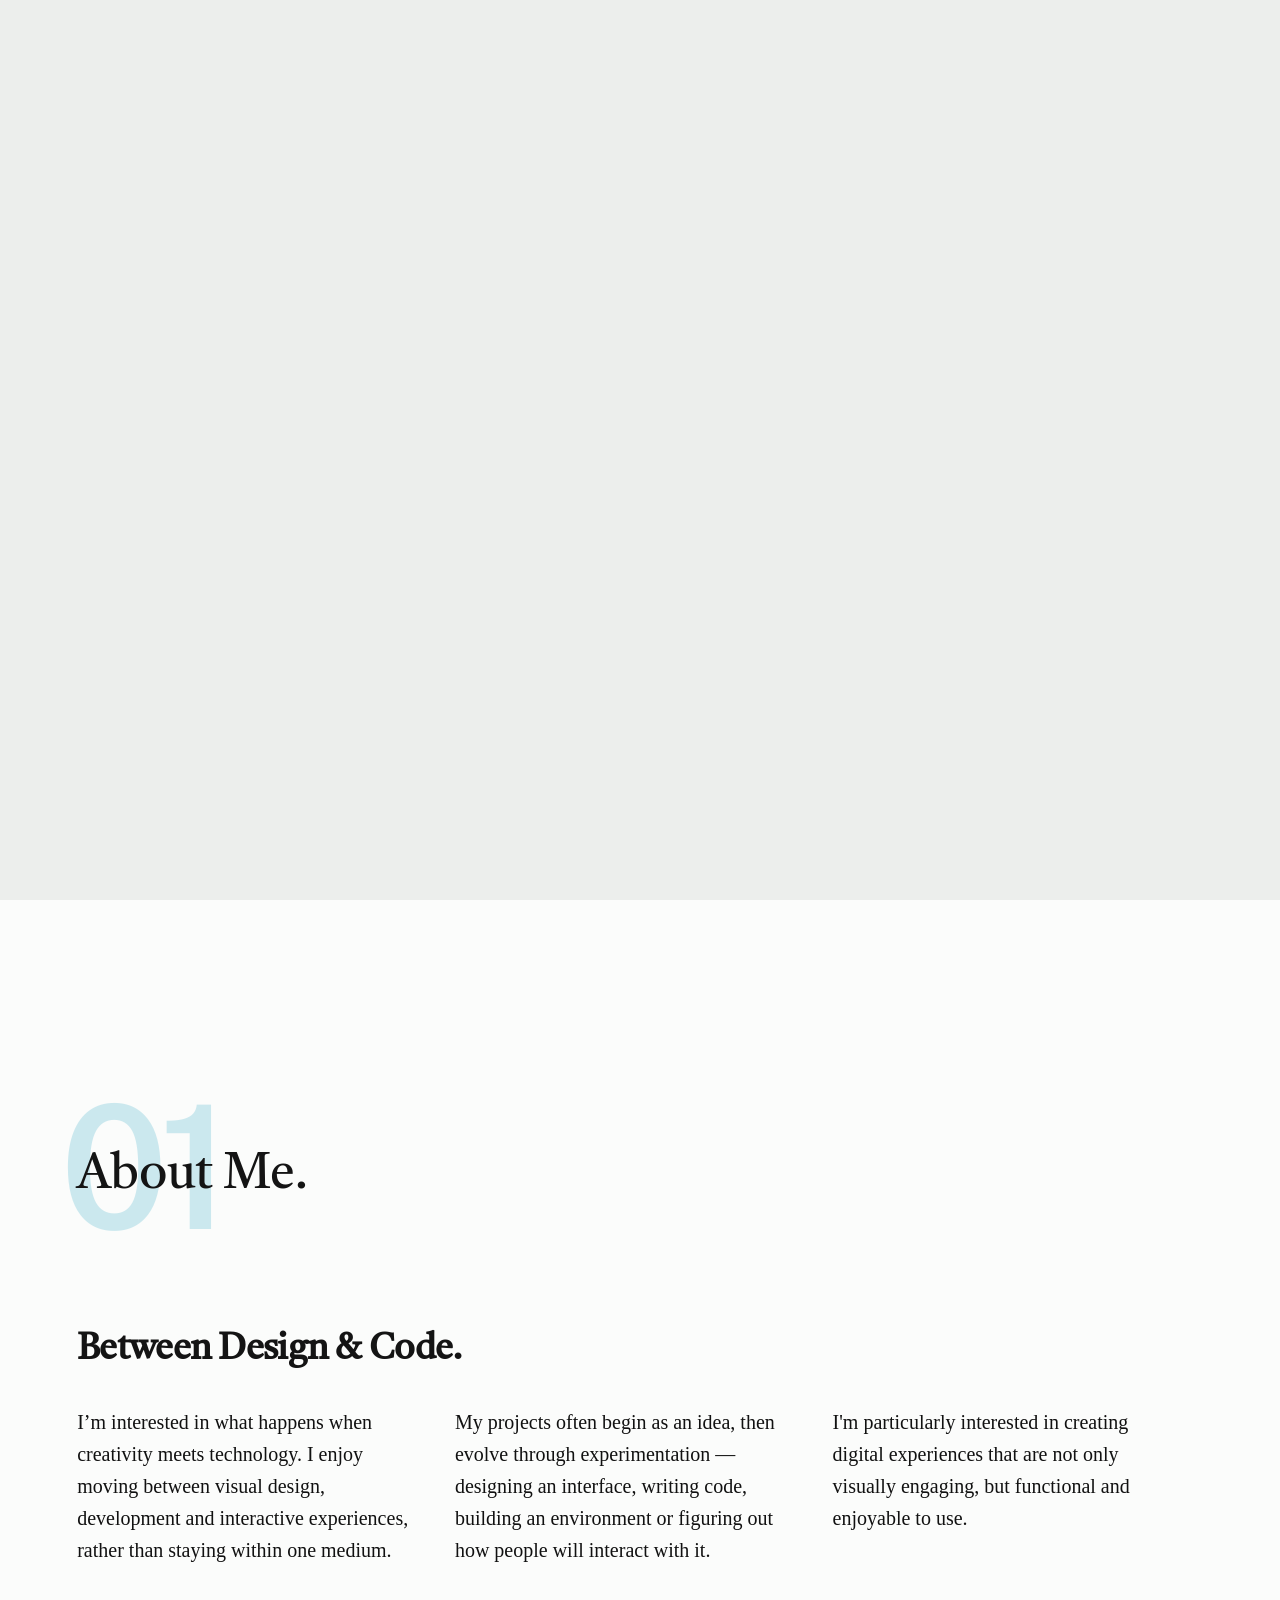
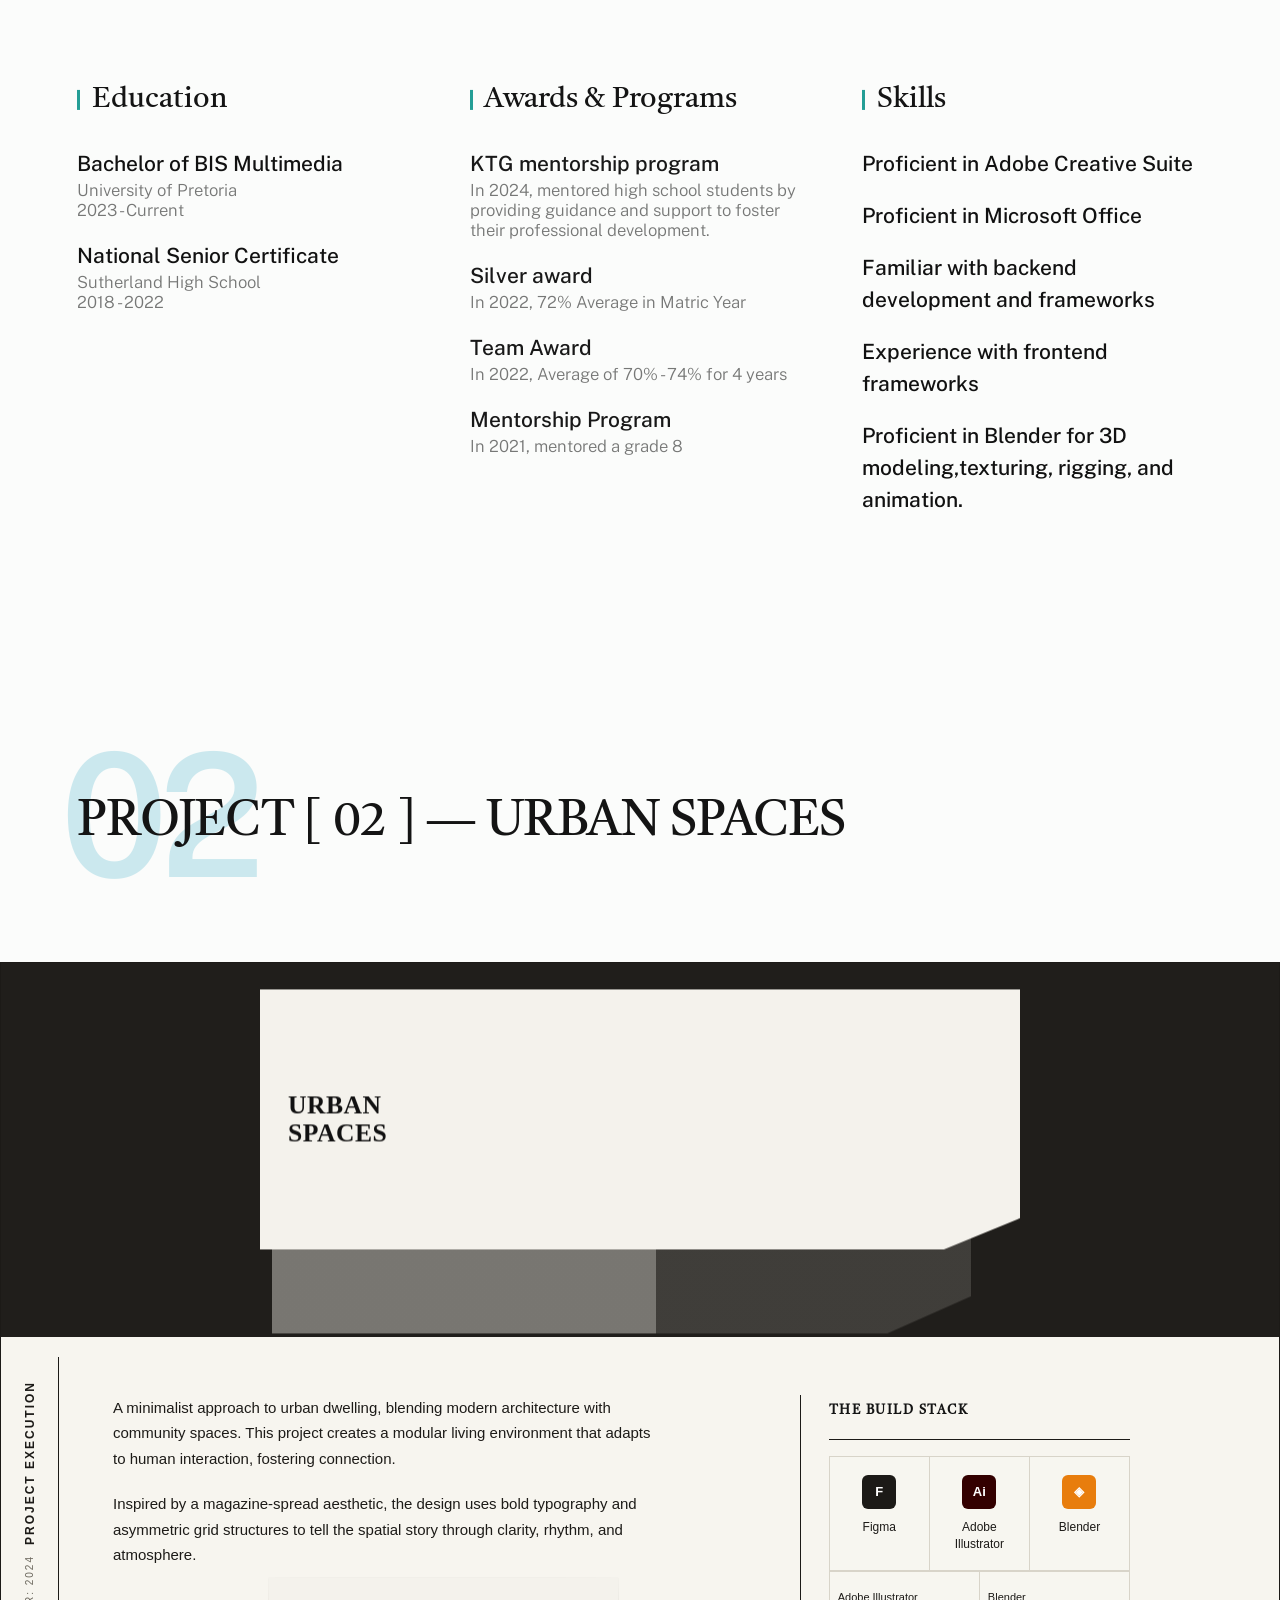
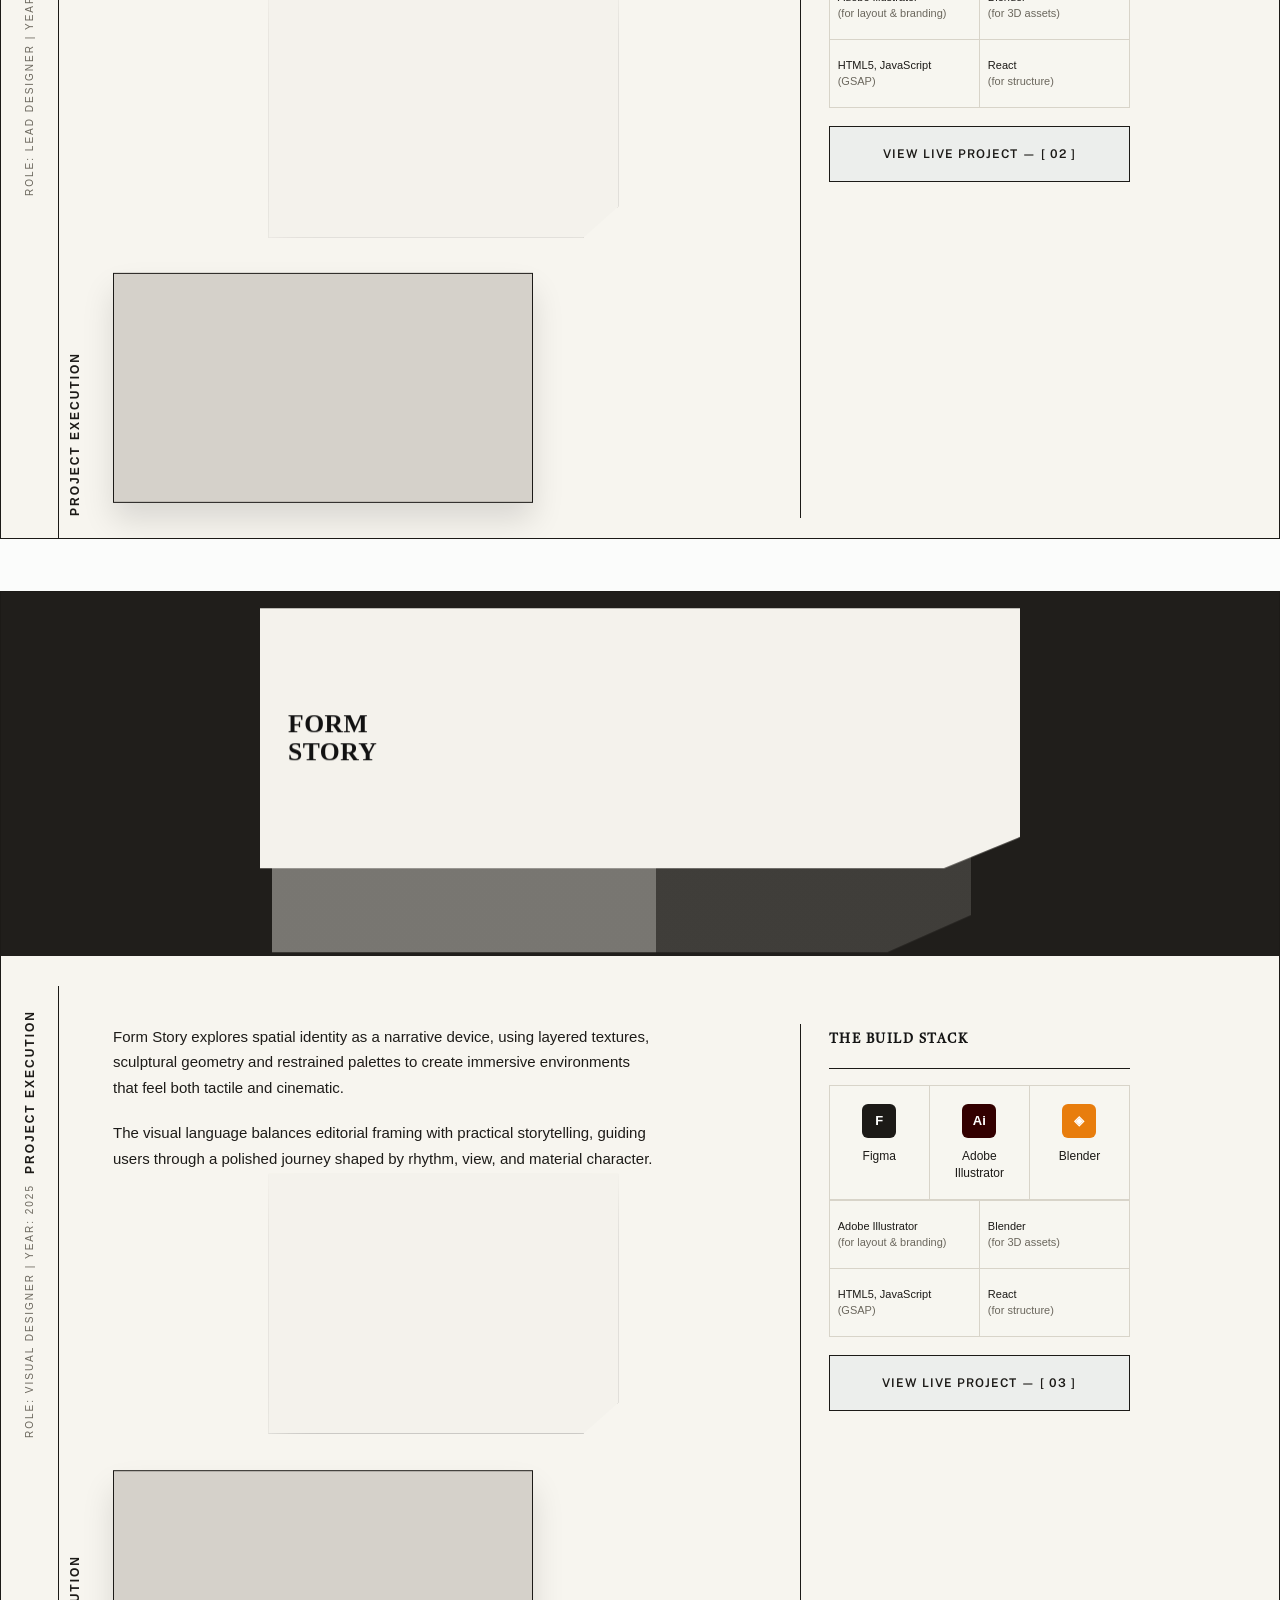
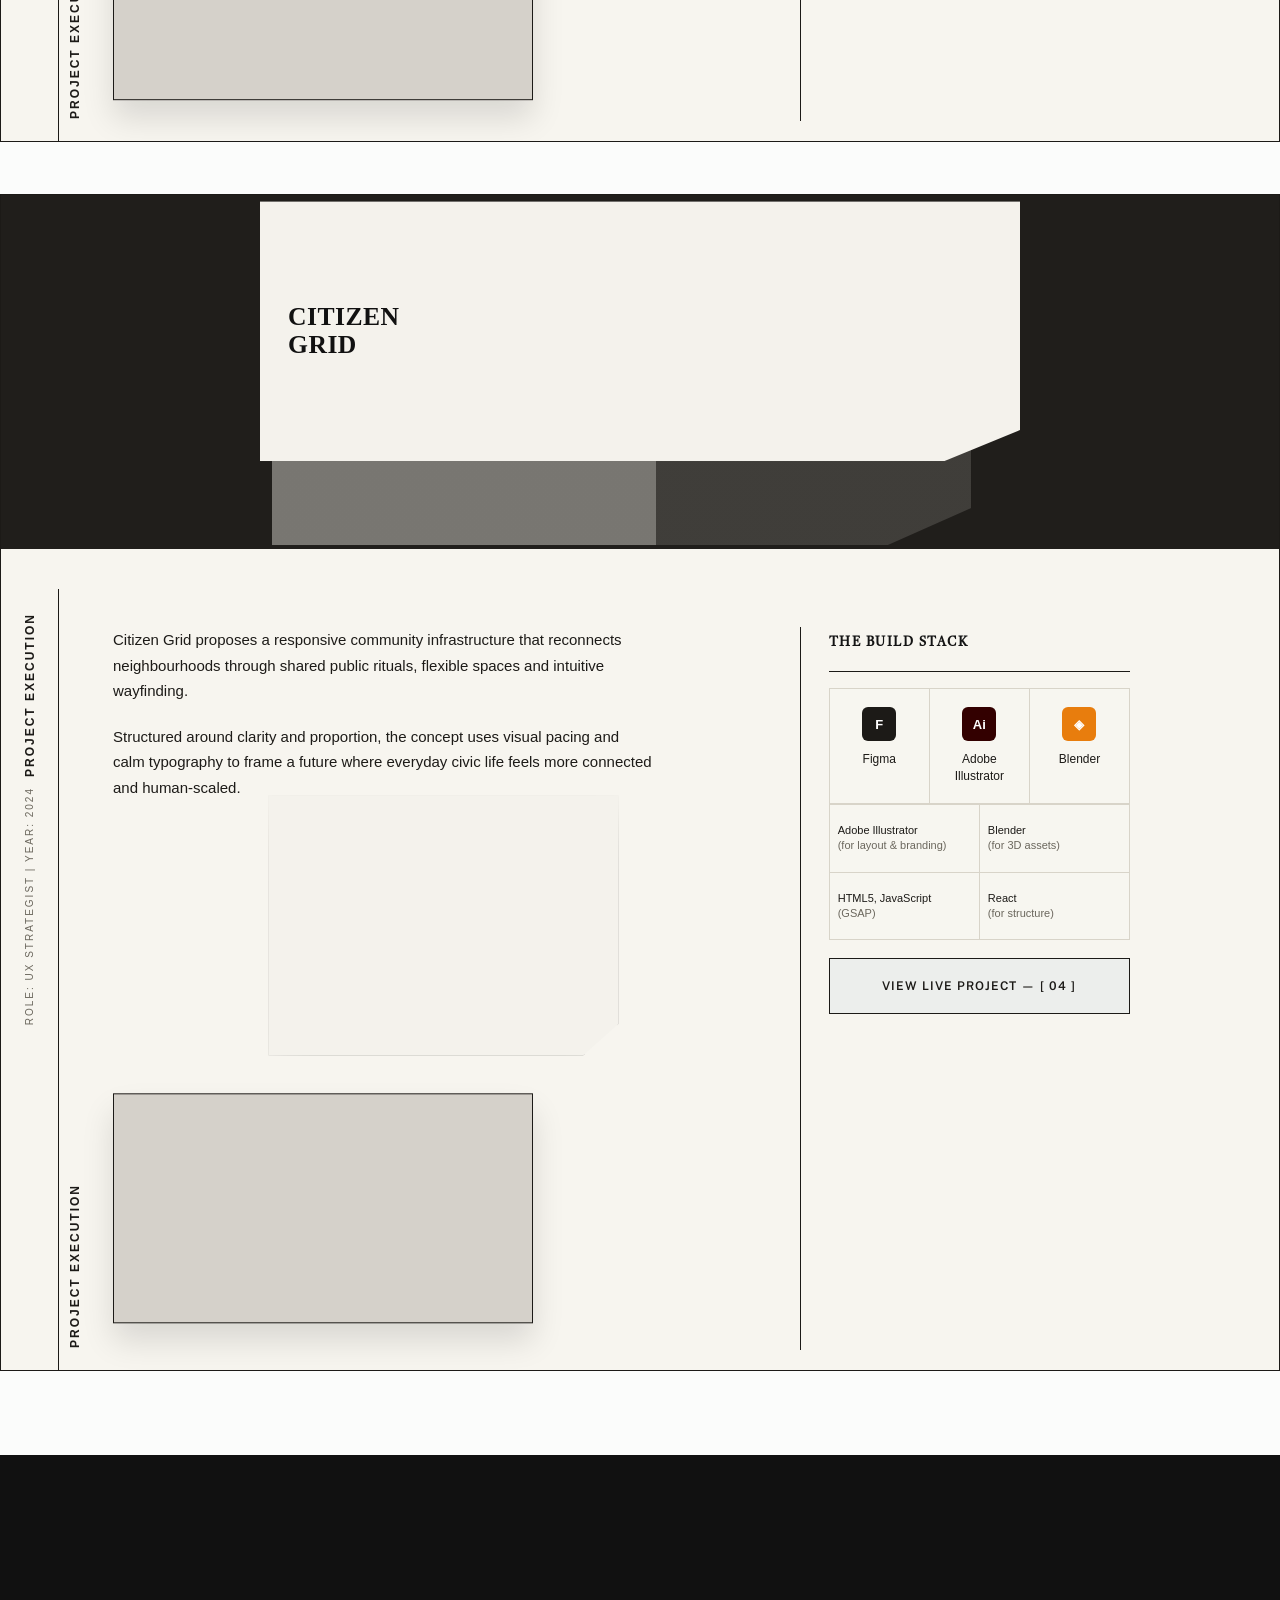
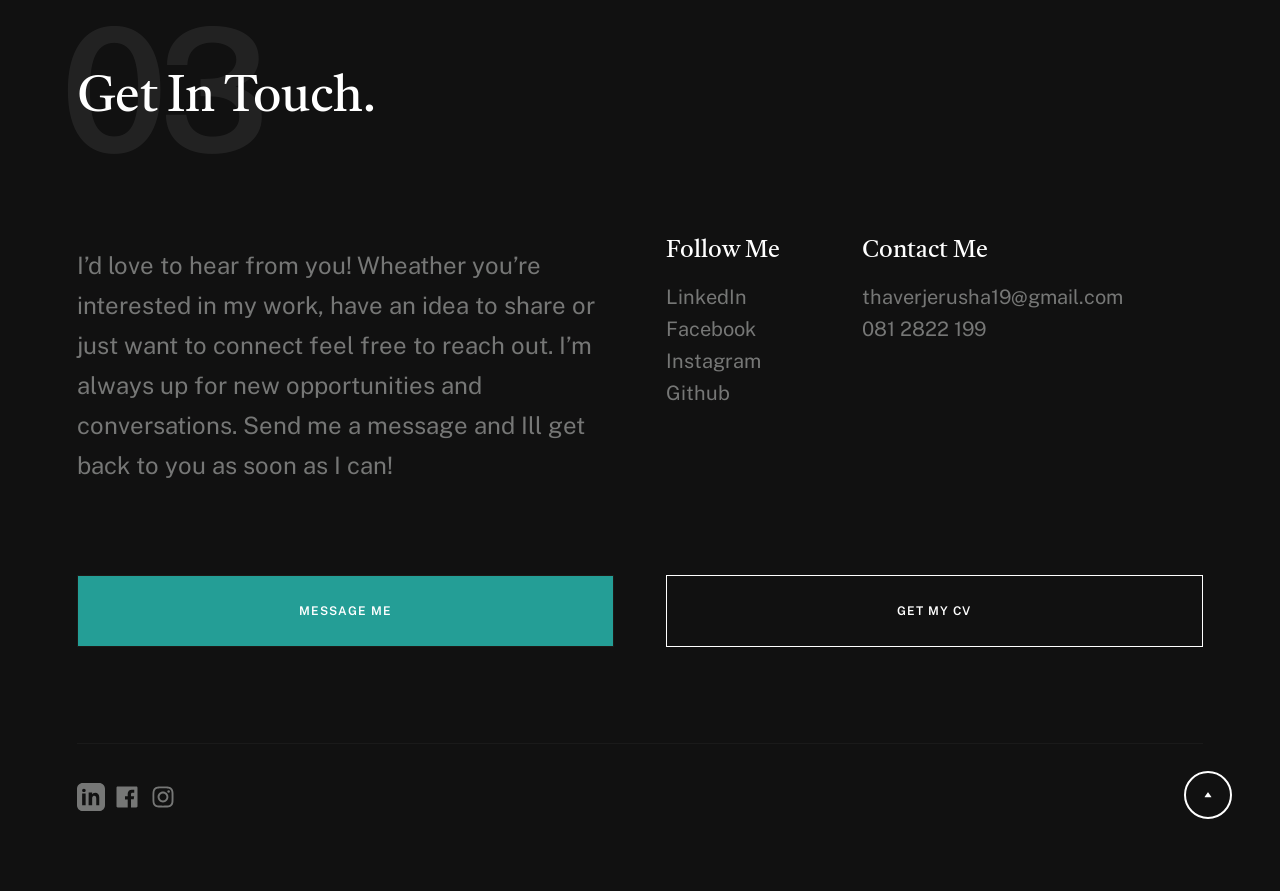
==== commit da5b5542: "project fix" ====
--- a/index.html
+++ b/index.html
@@ -323,78 +323,64 @@
             <div class="row">
                 <div class="column xl-12">
                     <div class="section-header slide-in" data-num="02">
-                        <h2 class="text-display-title">Selected Projects.</h2>
+                        <h2 class="text-display-title">PROJECT [ 02 ] — URBAN SPACES</h2>
                     </div>
                 </div>
             </div>
 
-            <!-- ============ PROJECT 01 ============ -->
             <article class="project-editorial">
-
-                <!-- TOP: dark stage with the book-cover stack -->
-                <div class="project-editorial__visual">
+                <div class="project-editorial__visual" data-parallax data-speed="0.18">
                     <div class="project-editorial__stack">
-                        <div class="project-editorial__plate back"></div>
+                        <div class="project-editorial__plate back" style="background-image: linear-gradient(to right, rgba(158,154,145,0.7) 0%, rgba(158,154,145,0.7) 55%, rgba(158,154,145,0.25) 55%, rgba(158,154,145,0.25) 100%), url('https://images.unsplash.com/photo-1511818966892-d7d671e672a2?auto=format&fit=crop&w=900&q=80');"></div>
                         <div class="project-editorial__plate front">
-                            <div class="project-editorial__cover-type">Hobbi<br>Quest</div>
-                            <div class="project-editorial__cover-image"></div>
-                        </div>
-                    </div>
-                </div>
-
-                <!-- BODY: sidebar strip + main content, wrapped so the vertical rule runs full height -->
+                            <div class="project-editorial__cover-type">URBAN<br>SPACES</div>
+                            <div class="project-editorial__cover-image" style="background-image: url('https://images.unsplash.com/photo-1500530855697-b586d89ba3ee?auto=format&fit=crop&w=900&q=80');"></div>
+                        </div>
+                    </div>
+                </div>
+
                 <div class="project-editorial__body">
-
                     <aside class="project-editorial__sidebar">
-                        <span class="project-editorial__sidebar-label">Project Issue 01</span>
-                        <span class="project-editorial__sidebar-meta">Role: Mobile Developer&nbsp;|&nbsp;Year:
-                            2026</span>
+                        <span class="project-editorial__sidebar-label">PROJECT EXECUTION</span>
+                        <span class="project-editorial__sidebar-meta">ROLE: LEAD DESIGNER&nbsp;|&nbsp;YEAR: 2024</span>
                     </aside>
 
                     <div class="project-editorial__main">
                         <div class="row">
-
                             <div class="column xl-8 md-12">
                                 <p class="project-editorial__copy">
-                                    HobbiQuest is a mobile app designed to encourage people to discover,
-                                    track, and complete hobbies from A to Z. Each letter of the alphabet
-                                    becomes a personal challenge, transforming hobby exploration into a
-                                    rewarding and visual journey of creativity, learning, and self-growth.
-                                </p>
-
+                                    A minimalist approach to urban dwelling, blending modern architecture with community spaces. This project creates a modular living environment that adapts to human interaction, fostering connection.
+                                </p>
                                 <p class="project-editorial__copy">
-                                    Designed for a seamless mobile experience, HobbiQuest combines intuitive
-                                    navigation, thoughtful user flows and a warm visual identity to make
-                                    hobby tracking feel simple and motivating. Features such as alphabet
-                                    progress tracking, randomized letter , photo memories, ratings,
-                                    and reflective notes create an experience that is both functional and
-                                    enjoyable to use.
-                                </p>
-
-                                <!-- second stacked photo -->
-                                <div class="project-editorial__stack project-editorial__stack--secondary">
-                                    <div class="project-editorial__plate back"></div>
+                                    Inspired by a magazine-spread aesthetic, the design uses bold typography and asymmetric grid structures to tell the spatial story through clarity, rhythm, and atmosphere.
+                                </p>
+
+                                <div class="project-editorial__stack project-editorial__stack--secondary" data-parallax data-speed="0.12">
+                                    <div class="project-editorial__plate back" style="background-image: linear-gradient(to right, rgba(158,154,145,0.68) 0%, rgba(158,154,145,0.68) 55%, rgba(158,154,145,0.2) 55%, rgba(158,154,145,0.2) 100%), url('https://images.unsplash.com/photo-1494526585095-c41746248156?auto=format&fit=crop&w=900&q=80');"></div>
                                     <div class="project-editorial__plate front photo-only">
-                                        <div class="project-editorial__cover-image secondary"></div>
+                                        <div class="project-editorial__cover-image secondary" style="background-image: url('https://images.unsplash.com/photo-1494526585095-c41746248156?auto=format&fit=crop&w=900&q=80');"></div>
                                     </div>
+                                </div>
+
+                                <div class="project-editorial__video-panel" data-parallax data-speed="0.09">
+                                    <video autoplay muted loop playsinline poster="https://images.unsplash.com/photo-1477959858617-67f85cf4f1df?auto=format&fit=crop&w=1200&q=80">
+                                        <source src="https://cdn.coverr.co/videos/coverr-street-traffic-in-a-city-1560650987390/1080p.mp4" type="video/mp4">
+                                    </video>
                                 </div>
                             </div>
 
                             <div class="column xl-4 md-12">
                                 <div class="project-editorial__stackbox">
-                                    <h4>The Build Stack Replace later!!</h4>
+                                    <h4>THE BUILD STACK</h4>
 
                                     <div class="project-editorial__tools three-col">
                                         <div class="tool"><span class="tool-icon figma">F</span><span>Figma</span></div>
-                                        <div class="tool"><span
-                                                class="tool-icon ai">Ai</span><span>Adobe<br>Illustrator</span></div>
-                                        <div class="tool"><span class="tool-icon blender">◈</span><span>React Expo</span>
-                                        </div>
+                                        <div class="tool"><span class="tool-icon ai">Ai</span><span>Adobe<br>Illustrator</span></div>
+                                        <div class="tool"><span class="tool-icon blender">◈</span><span>Blender</span></div>
                                     </div>
 
                                     <div class="project-editorial__tools two-col">
-                                        <div class="tool"><span>Adobe Illustrator<br><em>(for layout &amp;
-                                                    branding)</em></span></div>
+                                        <div class="tool"><span>Adobe Illustrator<br><em>(for layout &amp; branding)</em></span></div>
                                         <div class="tool"><span>Blender<br><em>(for 3D assets)</em></span></div>
                                         <div class="tool"><span>HTML5, JavaScript<br><em>(GSAP)</em></span></div>
                                         <div class="tool"><span>React<br><em>(for structure)</em></span></div>
@@ -403,116 +389,148 @@
                                     <a href="#" class="btn u-fullwidth"><span class="view-project">View Live Project — [ 02 ]</span></a>
                                 </div>
                             </div>
-
-                        </div>
-
-                        <!-- repeated running label at the bottom, like the reference -->
-                        <span class="project-editorial__sidebar-label project-editorial__sidebar-label--bottom">Project
-                            Execution</span>
-                    </div>
-
+                        </div>
+
+                        <span class="project-editorial__sidebar-label project-editorial__sidebar-label--bottom">PROJECT EXECUTION</span>
+                    </div>
                 </div>
             </article>
 
-            <!-- ============ PROJECT 02 ============ -->
             <article class="project-editorial">
-                <div class="row">
-                    <!-- <div class="column xl-12">
-                <span class="project-editorial__eyebrow">Project [ 02 ]</span>
-                <h3 class="project-editorial__title">— Composite Study</h3>
-            </div> -->
-                </div>
-
-                <!-- <div class="project-editorial__visual">
-            <div class="project-editorial__stack">
-                <div class="project-editorial__plate back"></div>
-                <div class="project-editorial__plate front">
-                    <div class="project-editorial__cover-type">Composite<br>Study</div>
-                    <div class="project-editorial__cover-image"></div>
-                </div>
-            </div>
-            <div class="project-editorial__exec">
-                <span class="label">Project Execution</span>
-                <span class="meta">Role: Retoucher&nbsp;|&nbsp;Year: 2024</span>
-            </div>
-        </div>
-
-        <div class="row">
-            <div class="column xl-8 md-12">
-                <p class="project-editorial__copy">
-                    A photo-composite exercise built entirely in Adobe Photoshop,
-                    combining several separate objects and source images into one
-                    believable scene.
-                </p>
-                <p class="project-editorial__copy">
-                    The brief was about seamlessness &mdash; matching light direction,
-                    colour grade and grain so the final image reads as one photograph.
-                </p>
-            </div>
-            <div class="column xl-4 md-12">
-                <div class="project-editorial__stackbox">
-                    <h4>The Build Stack</h4>
-                    <div class="project-editorial__tools">
-                        <div class="tool"><span class="tool-icon" style="background:#31a8ff;">Ps</span><span>Adobe<br>Photoshop</span></div>
-                        <div class="tool"><span class="tool-icon" style="background:#3d3935;">Ma</span><span>Layer masking<br>&amp; blending</span></div>
-                        <div class="tool"><span class="tool-icon" style="background:#b08d57;">Co</span><span>Colour<br>grading</span></div>
-                        <div class="tool"><span class="tool-icon" style="background:#7a7267;">Rt</span><span>Retouching &amp;<br>grain match</span></div>
-                    </div>
-                    <a href="#" class="btn u-fullwidth">View Live Project — [ 02 ]</a>
-                </div>
-            </div>
-        </div> -->
+                <div class="project-editorial__visual" data-parallax data-speed="0.18">
+                    <div class="project-editorial__stack">
+                        <div class="project-editorial__plate back" style="background-image: linear-gradient(to right, rgba(158,154,145,0.7) 0%, rgba(158,154,145,0.7) 55%, rgba(158,154,145,0.25) 55%, rgba(158,154,145,0.25) 100%), url('https://images.unsplash.com/photo-1524758631624-e2822e304c36?auto=format&fit=crop&w=900&q=80');"></div>
+                        <div class="project-editorial__plate front">
+                            <div class="project-editorial__cover-type">FORM<br>STORY</div>
+                            <div class="project-editorial__cover-image" style="background-image: url('https://images.unsplash.com/photo-1524758631624-e2822e304c36?auto=format&fit=crop&w=900&q=80');"></div>
+                        </div>
+                    </div>
+                </div>
+
+                <div class="project-editorial__body">
+                    <aside class="project-editorial__sidebar">
+                        <span class="project-editorial__sidebar-label">PROJECT EXECUTION</span>
+                        <span class="project-editorial__sidebar-meta">ROLE: VISUAL DESIGNER&nbsp;|&nbsp;YEAR: 2025</span>
+                    </aside>
+
+                    <div class="project-editorial__main">
+                        <div class="row">
+                            <div class="column xl-8 md-12">
+                                <p class="project-editorial__copy">
+                                    Form Story explores spatial identity as a narrative device, using layered textures, sculptural geometry and restrained palettes to create immersive environments that feel both tactile and cinematic.
+                                </p>
+                                <p class="project-editorial__copy">
+                                    The visual language balances editorial framing with practical storytelling, guiding users through a polished journey shaped by rhythm, view, and material character.
+                                </p>
+
+                                <div class="project-editorial__stack project-editorial__stack--secondary" data-parallax data-speed="0.12">
+                                    <div class="project-editorial__plate back" style="background-image: linear-gradient(to right, rgba(158,154,145,0.68) 0%, rgba(158,154,145,0.68) 55%, rgba(158,154,145,0.2) 55%, rgba(158,154,145,0.2) 100%), url('https://images.unsplash.com/photo-1505693416388-ac5ce068fe85?auto=format&fit=crop&w=900&q=80');"></div>
+                                    <div class="project-editorial__plate front photo-only">
+                                        <div class="project-editorial__cover-image secondary" style="background-image: url('https://images.unsplash.com/photo-1505693416388-ac5ce068fe85?auto=format&fit=crop&w=900&q=80');"></div>
+                                    </div>
+                                </div>
+
+                                <div class="project-editorial__video-panel" data-parallax data-speed="0.09">
+                                    <video autoplay muted loop playsinline poster="https://images.unsplash.com/photo-1497366754035-f200968a6e72?auto=format&fit=crop&w=1200&q=80">
+                                        <source src="https://cdn.coverr.co/videos/coverr-traffic-cars-and-lights-1569741326307/1080p.mp4" type="video/mp4">
+                                    </video>
+                                </div>
+                            </div>
+
+                            <div class="column xl-4 md-12">
+                                <div class="project-editorial__stackbox">
+                                    <h4>THE BUILD STACK</h4>
+
+                                    <div class="project-editorial__tools three-col">
+                                        <div class="tool"><span class="tool-icon figma">F</span><span>Figma</span></div>
+                                        <div class="tool"><span class="tool-icon ai">Ai</span><span>Adobe<br>Illustrator</span></div>
+                                        <div class="tool"><span class="tool-icon blender">◈</span><span>Blender</span></div>
+                                    </div>
+
+                                    <div class="project-editorial__tools two-col">
+                                        <div class="tool"><span>Adobe Illustrator<br><em>(for layout &amp; branding)</em></span></div>
+                                        <div class="tool"><span>Blender<br><em>(for 3D assets)</em></span></div>
+                                        <div class="tool"><span>HTML5, JavaScript<br><em>(GSAP)</em></span></div>
+                                        <div class="tool"><span>React<br><em>(for structure)</em></span></div>
+                                    </div>
+
+                                    <a href="#" class="btn u-fullwidth"><span class="view-project">View Live Project — [ 03 ]</span></a>
+                                </div>
+                            </div>
+                        </div>
+
+                        <span class="project-editorial__sidebar-label project-editorial__sidebar-label--bottom">PROJECT EXECUTION</span>
+                    </div>
+                </div>
             </article>
 
-            <!-- ============ PROJECT 03 ============ -->
             <article class="project-editorial">
-                <div class="row">
-                    <!-- <div class="column xl-12">
-                <span class="project-editorial__eyebrow">Project [ 03 ]</span>
-                <h3 class="project-editorial__title">— Coding Frontend</h3>
-            </div> -->
-                </div>
-
-                <!-- <div class="project-editorial__visual">
-            <div class="project-editorial__stack">
-                <div class="project-editorial__plate back"></div>
-                <div class="project-editorial__plate front">
-                    <div class="project-editorial__cover-type">Coded<br>Flower</div>
-                    <div class="project-editorial__cover-image"></div>
-                </div>
-            </div>
-            <div class="project-editorial__exec">
-                <span class="label">Project Execution</span>
-                <span class="meta">Role: Frontend Dev&nbsp;|&nbsp;Year: 2024</span>
-            </div>
-        </div>
-
-        <div class="row">
-            <div class="column xl-8 md-12">
-                <p class="project-editorial__copy">
-                    An animated flower built from scratch in HTML, CSS and JavaScript
-                    &mdash; a playground for transitions, gradients and keyframe
-                    animation with no external libraries.
-                </p>
-                <p class="project-editorial__copy">
-                    Every petal and shadow is drawn and animated in code, timed to
-                    bloom in sequence on load.
-                </p>
-            </div>
-            <div class="column xl-4 md-12">
-                <div class="project-editorial__stackbox">
-                    <h4>The Build Stack</h4>
-                    <div class="project-editorial__tools">
-                        <div class="tool"><span class="tool-icon" style="background:#e34c26;">H5</span><span>HTML5</span></div>
-                        <div class="tool"><span class="tool-icon" style="background:#264de4;">C3</span><span>CSS3<br>animations</span></div>
-                        <div class="tool"><span class="tool-icon" style="background:#f0db4f; color:#111;">Js</span><span>JavaScript</span></div>
-                        <div class="tool"><span class="tool-icon" style="background:#8a7a5c;">Gr</span><span>Gradients &amp;<br>transitions</span></div>
-                    </div>
-                    <a href="#" class="btn u-fullwidth">View Live Project — [ 03 ]</a>
-                </div>
-            </div>
-        </div>
-    </article> -->
+                <div class="project-editorial__visual" data-parallax data-speed="0.18">
+                    <div class="project-editorial__stack">
+                        <div class="project-editorial__plate back" style="background-image: linear-gradient(to right, rgba(158,154,145,0.7) 0%, rgba(158,154,145,0.7) 55%, rgba(158,154,145,0.25) 55%, rgba(158,154,145,0.25) 100%), url('https://images.unsplash.com/photo-1460317442991-0ec209397118?auto=format&fit=crop&w=900&q=80');"></div>
+                        <div class="project-editorial__plate front">
+                            <div class="project-editorial__cover-type">CITIZEN<br>GRID</div>
+                            <div class="project-editorial__cover-image" style="background-image: url('https://images.unsplash.com/photo-1460317442991-0ec209397118?auto=format&fit=crop&w=900&q=80');"></div>
+                        </div>
+                    </div>
+                </div>
+
+                <div class="project-editorial__body">
+                    <aside class="project-editorial__sidebar">
+                        <span class="project-editorial__sidebar-label">PROJECT EXECUTION</span>
+                        <span class="project-editorial__sidebar-meta">ROLE: UX STRATEGIST&nbsp;|&nbsp;YEAR: 2024</span>
+                    </aside>
+
+                    <div class="project-editorial__main">
+                        <div class="row">
+                            <div class="column xl-8 md-12">
+                                <p class="project-editorial__copy">
+                                    Citizen Grid proposes a responsive community infrastructure that reconnects neighbourhoods through shared public rituals, flexible spaces and intuitive wayfinding.
+                                </p>
+                                <p class="project-editorial__copy">
+                                    Structured around clarity and proportion, the concept uses visual pacing and calm typography to frame a future where everyday civic life feels more connected and human-scaled.
+                                </p>
+
+                                <div class="project-editorial__stack project-editorial__stack--secondary" data-parallax data-speed="0.12">
+                                    <div class="project-editorial__plate back" style="background-image: linear-gradient(to right, rgba(158,154,145,0.68) 0%, rgba(158,154,145,0.68) 55%, rgba(158,154,145,0.2) 55%, rgba(158,154,145,0.2) 100%), url('https://images.unsplash.com/photo-1523217582562-09d0def993a6?auto=format&fit=crop&w=900&q=80');"></div>
+                                    <div class="project-editorial__plate front photo-only">
+                                        <div class="project-editorial__cover-image secondary" style="background-image: url('https://images.unsplash.com/photo-1523217582562-09d0def993a6?auto=format&fit=crop&w=900&q=80');"></div>
+                                    </div>
+                                </div>
+
+                                <div class="project-editorial__video-panel" data-parallax data-speed="0.09">
+                                    <video autoplay muted loop playsinline poster="https://images.unsplash.com/photo-1486406146926-c627a92ad1ab?auto=format&fit=crop&w=1200&q=80">
+                                        <source src="https://cdn.coverr.co/videos/coverr-aerial-view-of-city-lights-1568132429527/1080p.mp4" type="video/mp4">
+                                    </video>
+                                </div>
+                            </div>
+
+                            <div class="column xl-4 md-12">
+                                <div class="project-editorial__stackbox">
+                                    <h4>THE BUILD STACK</h4>
+
+                                    <div class="project-editorial__tools three-col">
+                                        <div class="tool"><span class="tool-icon figma">F</span><span>Figma</span></div>
+                                        <div class="tool"><span class="tool-icon ai">Ai</span><span>Adobe<br>Illustrator</span></div>
+                                        <div class="tool"><span class="tool-icon blender">◈</span><span>Blender</span></div>
+                                    </div>
+
+                                    <div class="project-editorial__tools two-col">
+                                        <div class="tool"><span>Adobe Illustrator<br><em>(for layout &amp; branding)</em></span></div>
+                                        <div class="tool"><span>Blender<br><em>(for 3D assets)</em></span></div>
+                                        <div class="tool"><span>HTML5, JavaScript<br><em>(GSAP)</em></span></div>
+                                        <div class="tool"><span>React<br><em>(for structure)</em></span></div>
+                                    </div>
+
+                                    <a href="#" class="btn u-fullwidth"><span class="view-project">View Live Project — [ 04 ]</span></a>
+                                </div>
+                            </div>
+                        </div>
+
+                        <span class="project-editorial__sidebar-label project-editorial__sidebar-label--bottom">PROJECT EXECUTION</span>
+                    </div>
+                </div>
+            </article>
 
         </section> <!-- end s-works -->
 
--- a/css/styles.css
+++ b/css/styles.css
@@ -4614,8 +4614,7 @@
 /* ===== Frame ===== */
 .project-editorial {
   position: relative;
-  /* max-width: 98%; */
-  margin: 0 auto;
+  margin: 0 auto 52px;
   background: #f7f5ef;
   border: 1px solid #1c1a17;
   font-family: 'Helvetica Neue', Arial, sans-serif;
@@ -4627,26 +4626,29 @@
 
 /* ===== Top dark stage ===== */
 .project-editorial__visual {
+  position: relative;
   background: #201e1b;
-  padding: 56px 40px 90px;
+  padding: 46px 22px 88px;
+  overflow: hidden;
+  will-change: transform;
 }
 
 .project-editorial__stack {
   position: relative;
-  width: 480px;
+  width: min(760px, 100%);
   max-width: 100%;
   margin: 0 auto;
 }
 
 .project-editorial__plate.back {
   position: absolute;
-  top: 40px;
+  top: 34px;
   left: 12px;
   width: 92%;
-  height: 300px;
-  background:
-    linear-gradient(to right, #9a978d 55%, transparent 55%),
-    url('https://picsum.photos/seed/urbanspaces2/500/500') right center/cover no-repeat;
+  height: 310px;
+  background-position: center;
+  background-repeat: no-repeat;
+  background-size: cover;
   filter: grayscale(0.4) contrast(1.05);
   box-shadow: 0 20px 40px rgba(0,0,0,0.4);
   clip-path: polygon(0 0, 100% 0, 100% 88%, 88% 100%, 0 100%);
@@ -4668,40 +4670,42 @@
   align-items: center;
   padding: 0 28px;
   font-family: Georgia, 'Times New Roman', serif;
-  font-size: 34px;
-  line-height: 1.15;
+  font-size: clamp(24px, 2vw, 34px);
+  line-height: 1.1;
   font-weight: 700;
   letter-spacing: 0.5px;
   text-transform: uppercase;
+  color: #111;
 }
 
 .project-editorial__cover-image {
   flex: 1;
-  background: url('https://picsum.photos/seed/urbanspaces1/500/600') center/cover no-repeat;
-  filter: grayscale(0.55) brightness(0.85) contrast(1.1) sepia(0.15);
+  min-height: 100%;
+  background-position: center;
+  background-repeat: no-repeat;
+  background-size: cover;
+  filter: grayscale(0.55) brightness(0.85) contrast(1.1) sepia(0.1);
 }
 
 /* ===== Body: sidebar + main, full-height divider ===== */
 .project-editorial__body {
   display: flex;
-  margin-top: 50px;
   position: relative;
   z-index: 2;
   background: #f7f5ef;
-  border-radius: 0 18px 0 0;
-
-  margin-right: 2%;
+  min-height: 620px;
 }
 
 .project-editorial__sidebar {
-  flex: 0 0 44px;
+  flex: 0 0 58px;
+  position: relative;
   border-right: 1px solid #1c1a17;
   display: flex;
   flex-direction: column;
+  justify-content: flex-start;
   align-items: center;
-  justify-content: flex-start;
   padding-top: 24px;
-  gap: 6px;
+  gap: 10px;
 }
 
 .project-editorial__sidebar-label,
@@ -4719,8 +4723,8 @@
 .project-editorial__sidebar-label--bottom {
   position: absolute;
   left: 0;
-  bottom: 24px;
-  width: 44px;
+  bottom: 22px;
+  width: 58px;
   text-align: center;
   writing-mode: vertical-rl;
   transform: rotate(180deg);
@@ -4733,42 +4737,52 @@
 .project-editorial__main {
   flex: 1;
   position: relative;
-  padding: 40px 40px 64px 32px;
+  padding: 38px 30px 20px 28px;
+}
+
+.project-editorial__main .row {
+  margin: 0;
 }
 
 /* ===== Copy ===== */
 .project-editorial__copy {
   font-size: 15px;
   line-height: 1.7;
-  margin-bottom: 20px;
-  max-width: 460px;
+  margin: 0 0 20px;
+  max-width: 540px;
+  color: #1d1b18;
 }
 
 /* ===== Second photo stack ===== */
 .project-editorial__stack--secondary {
-  width: 320px;
+  width: min(350px, 100%);
   max-width: 100%;
-  margin-top: 32px;
+  margin-top: 28px;
   margin-bottom: 32px;
 }
-.project-editorial__stack--secondary .plate.back {
+
+.project-editorial__stack--secondary .project-editorial__plate.back {
+  top: 22px;
+  left: 8px;
   height: 220px;
-  top: 20px;
-  left: 8px;
-}
-.project-editorial__stack--secondary .plate.front {
+}
+
+.project-editorial__stack--secondary .project-editorial__plate.front {
   height: 260px;
 }
+
 .project-editorial__cover-image.secondary {
-  background: url('https://picsum.photos/seed/urbanspaces3/500/650') center/cover no-repeat;
+  width: 100%;
+  background-position: center;
+  background-repeat: no-repeat;
+  background-size: cover;
   filter: grayscale(0.5) brightness(0.9) contrast(1.05) sepia(0.1);
-  width: 100%;
 }
 
 /* ===== Build stack column ===== */
-.column.xl-4 {
+.project-editorial .column.xl-4 {
   border-left: 1px solid #1c1a17;
-  padding-left: 32px;
+  padding-left: 28px;
 }
 
 .project-editorial__stackbox h4 {
@@ -4793,7 +4807,7 @@
 .project-editorial__tools .tool {
   border-right: 1px solid #d8d4c9;
   border-bottom: 1px solid #d8d4c9;
-  padding: 20px 10px;
+  padding: 18px 8px;
   display: flex;
   flex-direction: column;
   align-items: center;
@@ -4801,10 +4815,19 @@
   text-align: center;
   font-size: 12px;
   line-height: 1.4;
-}
-
-.two-col .tool { align-items: flex-start; text-align: left; font-size: 11px; }
-.two-col .tool em { font-style: normal; color: #6b675d; }
+  background: rgba(255,255,255,0.05);
+}
+
+.project-editorial__tools.two-col .tool {
+  align-items: flex-start;
+  text-align: left;
+  font-size: 11px;
+}
+
+.project-editorial__tools.two-col .tool em {
+  font-style: normal;
+  color: #6b675d;
+}
 
 .tool-icon {
   width: 34px;
@@ -4816,6 +4839,7 @@
   color: #fff;
   font-weight: 700;
   font-size: 13px;
+  line-height: 1;
 }
 .tool-icon.figma   { background: #1c1a17; }
 .tool-icon.ai      { background: #330000; }
@@ -4823,10 +4847,10 @@
 
 /* ===== Button ===== */
 .btn.u-fullwidth {
-display: flex;
-align-items: center;
+  display: flex;
+  align-items: center;
   justify-content: center;
-  margin-top:4%;
+  margin-top: 18px;
   width: 100%;
   text-align: center;
   padding: 14px 0;
@@ -4842,20 +4866,54 @@
 }
 .btn.u-fullwidth:hover { background: #000000; color: #fff; }
 
-
-
-
+.project-editorial__video-panel {
+  position: relative;
+  width: min(420px, 100%);
+  height: 230px;
+  margin-top: 12px;
+  border: 1px solid #1c1a17;
+  background: #d5d1ca;
+  overflow: hidden;
+  box-shadow: 0 18px 30px rgba(0,0,0,0.12);
+  will-change: transform;
+}
+
+.project-editorial__video-panel video {
+  width: 100%;
+  height: 100%;
+  display: block;
+  object-fit: cover;
+  filter: grayscale(0.35) contrast(1.1);
+}
 
 /* ===== Responsive ===== */
 @media (max-width: 700px) {
   .project-editorial__body { flex-direction: column; }
-  .project-editorial__sidebar { flex-direction: row; writing-mode: horizontal-tb; }
+  .project-editorial__sidebar {
+    flex-direction: row;
+    justify-content: space-between;
+    border-right: none;
+    border-bottom: 1px solid #1c1a17;
+    padding: 16px 18px;
+    gap: 0;
+  }
   .project-editorial__sidebar-label,
-  .project-editorial__sidebar-meta { writing-mode: horizontal-tb; transform: none; }
-  .column.xl-4 { border-left: none; border-top: 1px solid #1c1a17; padding-left: 0; padding-top: 24px; margin-top: 24px; }
+  .project-editorial__sidebar-meta {
+    writing-mode: horizontal-tb;
+    transform: none;
+    white-space: normal;
+  }
+  .project-editorial .column.xl-4 {
+    border-left: none;
+    border-top: 1px solid #1c1a17;
+    padding-left: 0;
+    padding-top: 24px;
+    margin-top: 24px;
+  }
   .project-editorial__plate.front { flex-direction: column; height: auto; }
   .project-editorial__cover-type, .project-editorial__cover-image { flex: none; width: 100%; }
   .project-editorial__cover-image { height: 200px; }
+  .project-editorial__video-panel { height: 200px; }
 }
 
 
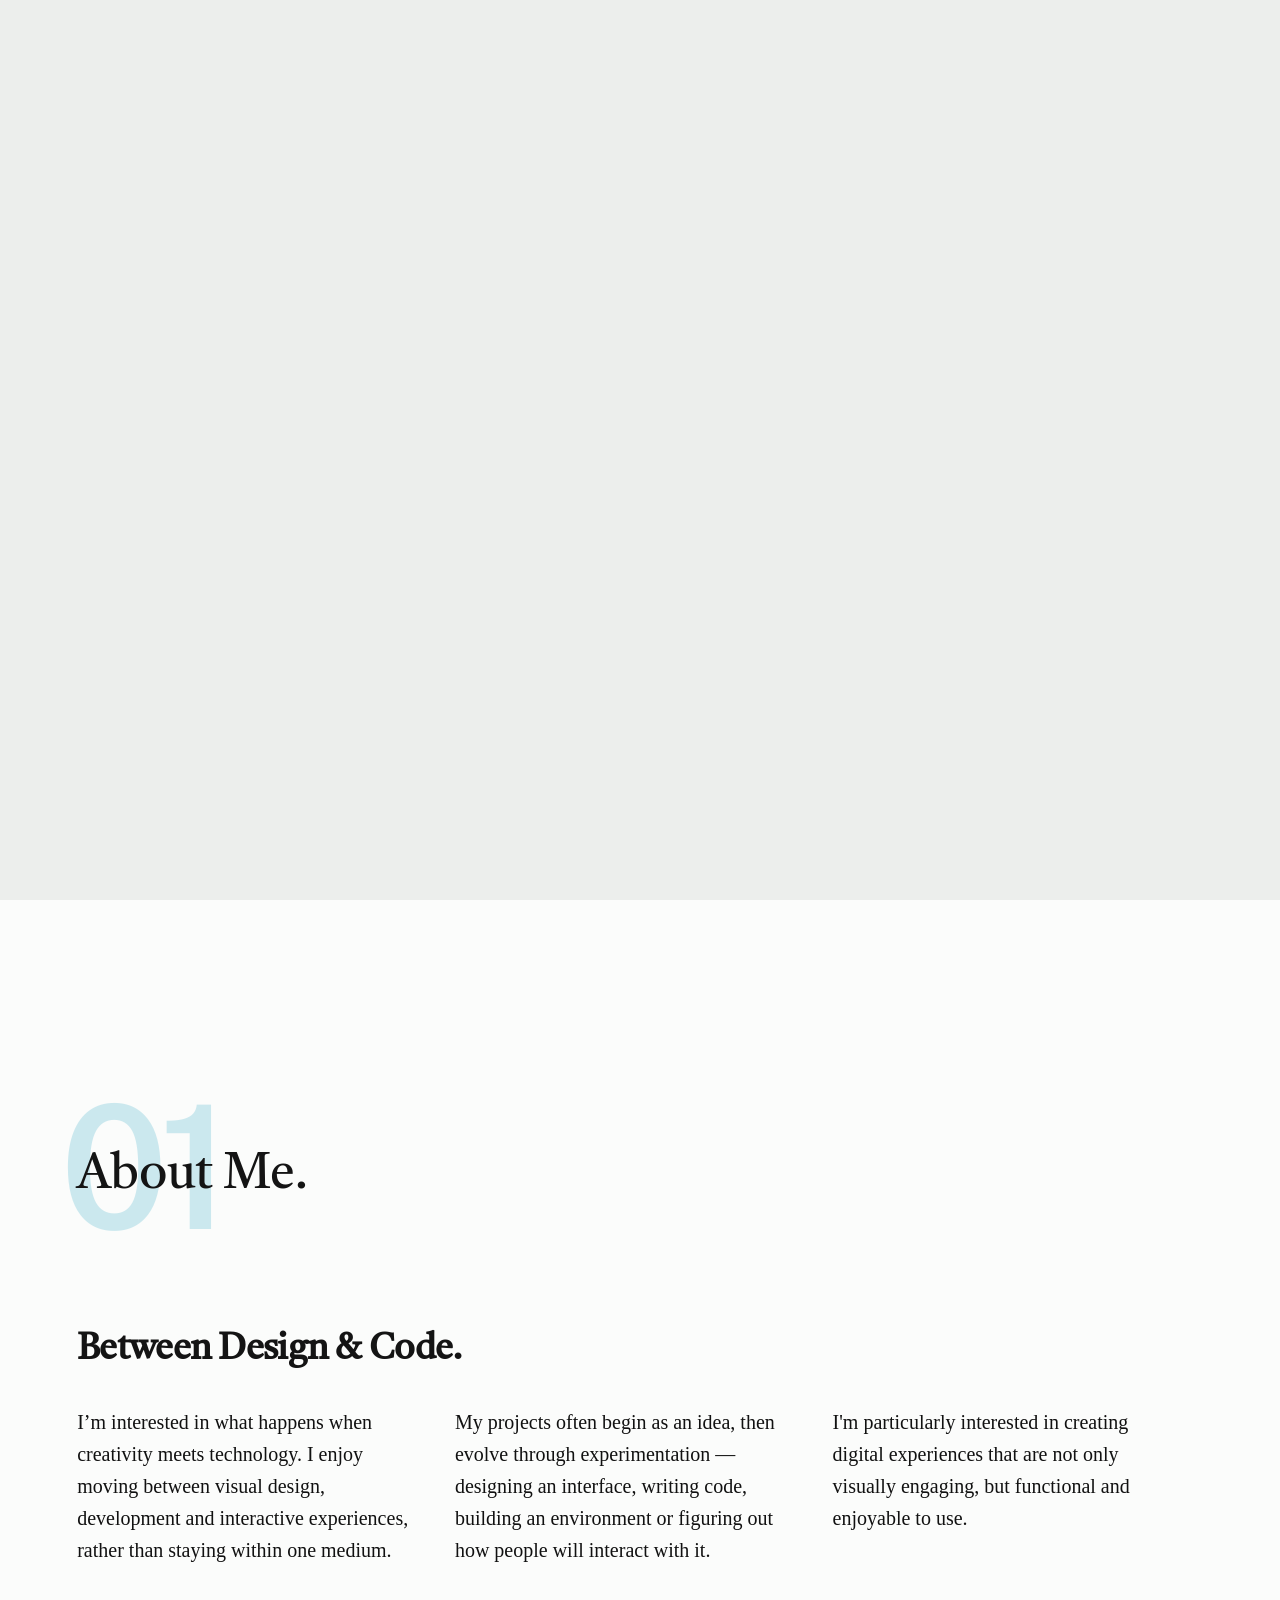
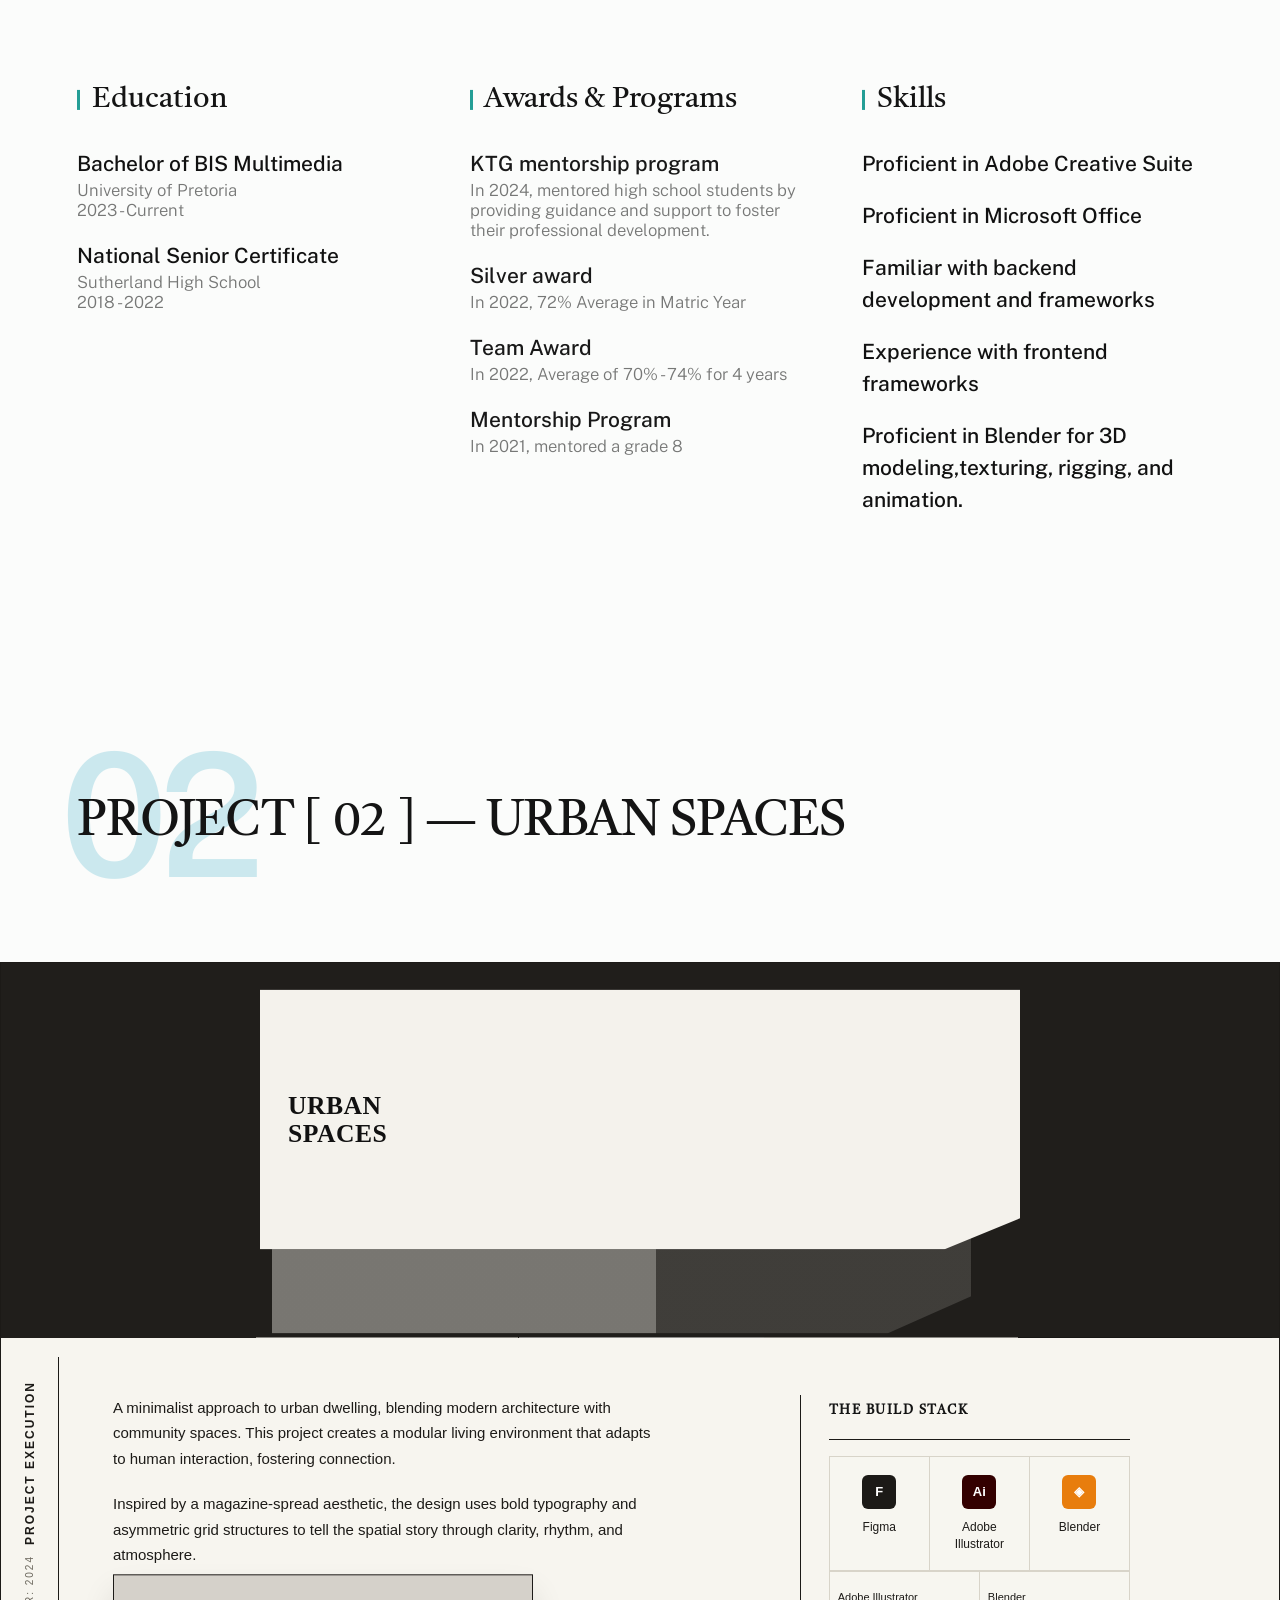
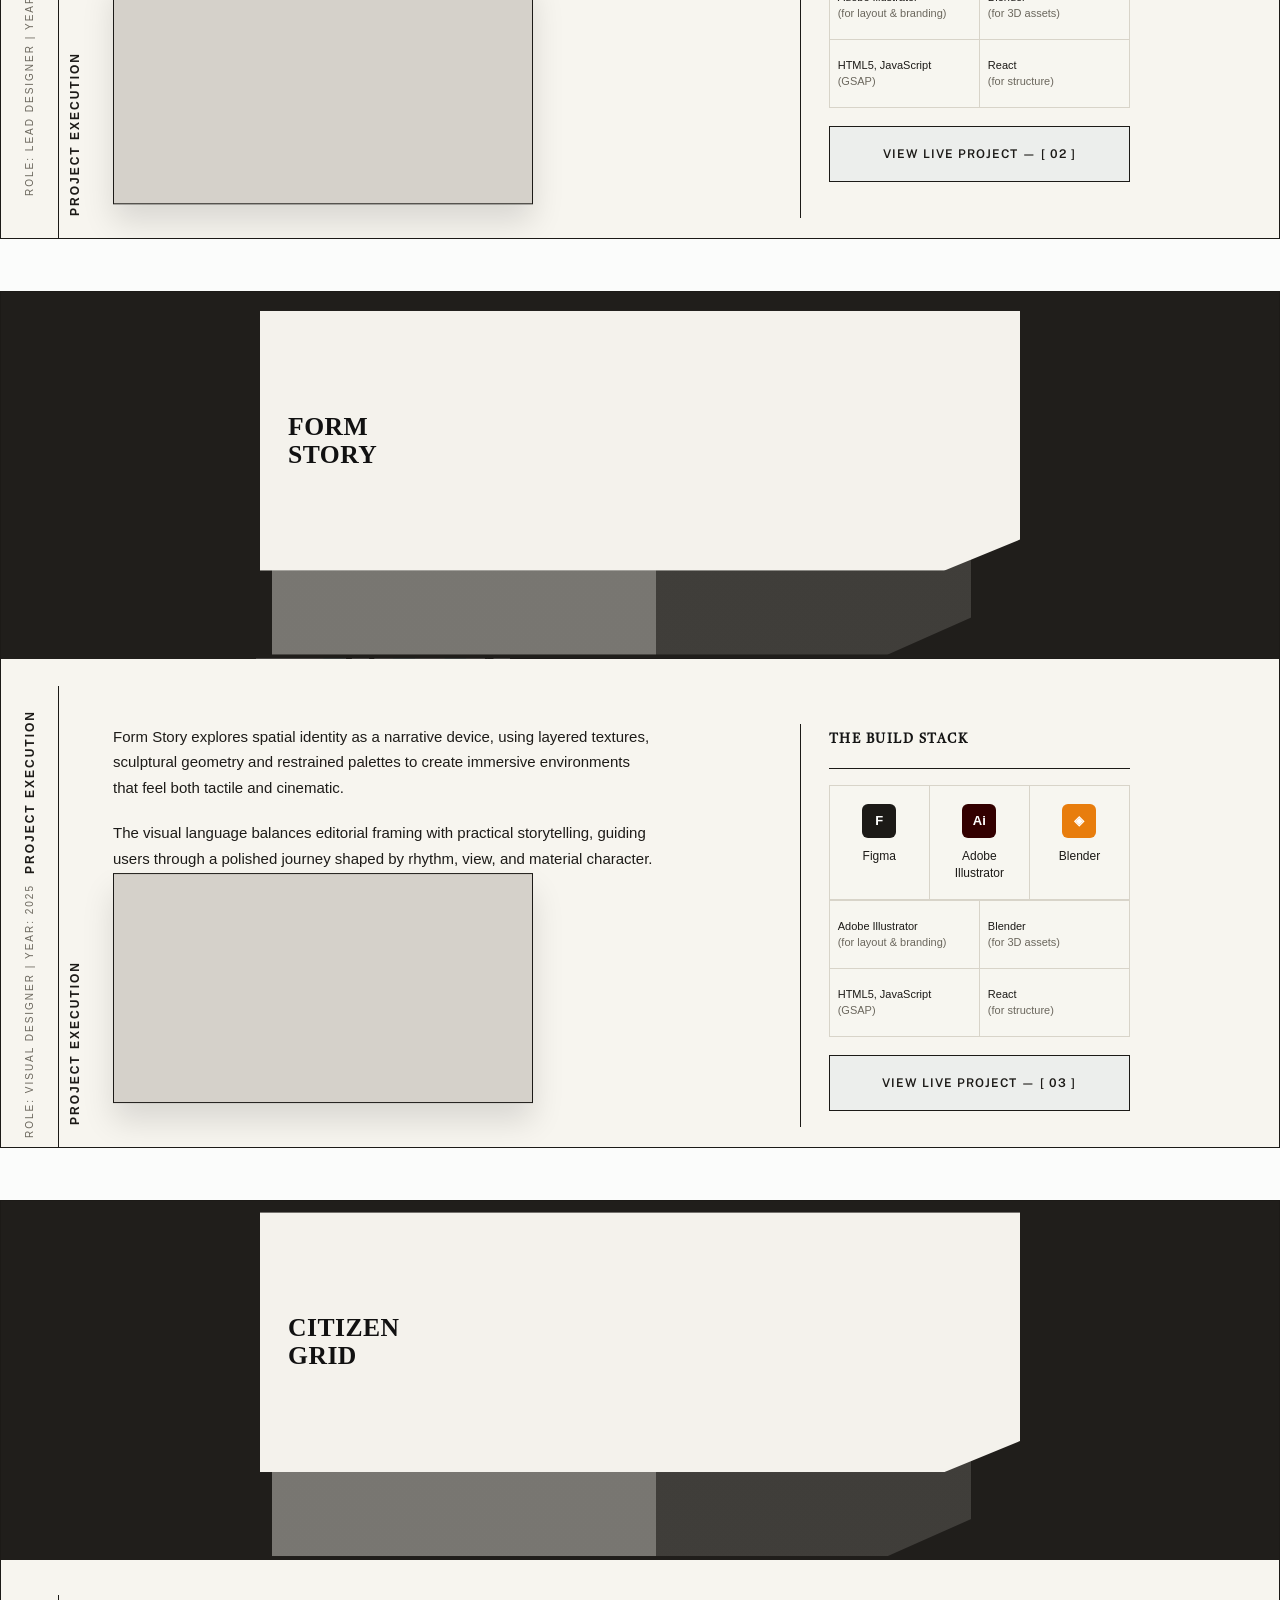
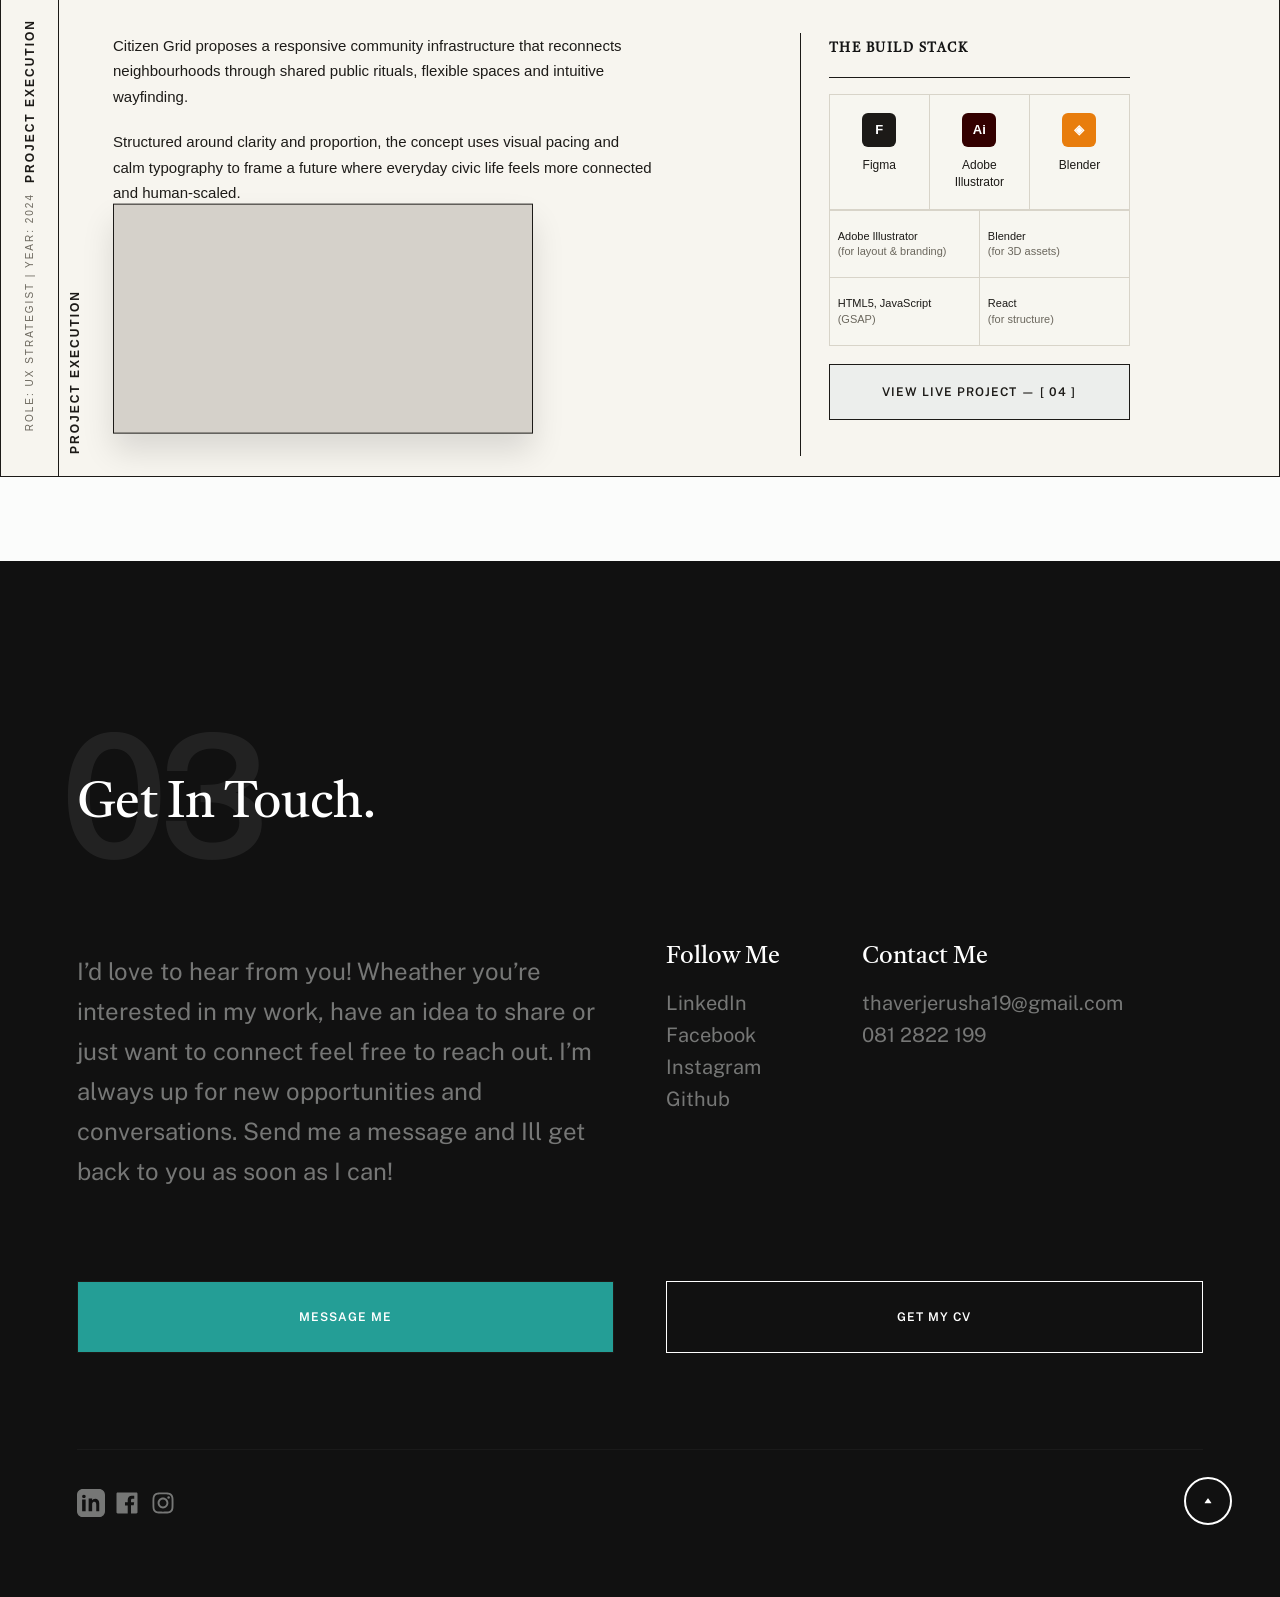
==== commit e8982b30: "peoject img fix" ====
--- a/index.html
+++ b/index.html
@@ -355,13 +355,6 @@
                                     Inspired by a magazine-spread aesthetic, the design uses bold typography and asymmetric grid structures to tell the spatial story through clarity, rhythm, and atmosphere.
                                 </p>
 
-                                <div class="project-editorial__stack project-editorial__stack--secondary" data-parallax data-speed="0.12">
-                                    <div class="project-editorial__plate back" style="background-image: linear-gradient(to right, rgba(158,154,145,0.68) 0%, rgba(158,154,145,0.68) 55%, rgba(158,154,145,0.2) 55%, rgba(158,154,145,0.2) 100%), url('https://images.unsplash.com/photo-1494526585095-c41746248156?auto=format&fit=crop&w=900&q=80');"></div>
-                                    <div class="project-editorial__plate front photo-only">
-                                        <div class="project-editorial__cover-image secondary" style="background-image: url('https://images.unsplash.com/photo-1494526585095-c41746248156?auto=format&fit=crop&w=900&q=80');"></div>
-                                    </div>
-                                </div>
-
                                 <div class="project-editorial__video-panel" data-parallax data-speed="0.09">
                                     <video autoplay muted loop playsinline poster="https://images.unsplash.com/photo-1477959858617-67f85cf4f1df?auto=format&fit=crop&w=1200&q=80">
                                         <source src="https://cdn.coverr.co/videos/coverr-street-traffic-in-a-city-1560650987390/1080p.mp4" type="video/mp4">
@@ -423,13 +416,6 @@
                                     The visual language balances editorial framing with practical storytelling, guiding users through a polished journey shaped by rhythm, view, and material character.
                                 </p>
 
-                                <div class="project-editorial__stack project-editorial__stack--secondary" data-parallax data-speed="0.12">
-                                    <div class="project-editorial__plate back" style="background-image: linear-gradient(to right, rgba(158,154,145,0.68) 0%, rgba(158,154,145,0.68) 55%, rgba(158,154,145,0.2) 55%, rgba(158,154,145,0.2) 100%), url('https://images.unsplash.com/photo-1505693416388-ac5ce068fe85?auto=format&fit=crop&w=900&q=80');"></div>
-                                    <div class="project-editorial__plate front photo-only">
-                                        <div class="project-editorial__cover-image secondary" style="background-image: url('https://images.unsplash.com/photo-1505693416388-ac5ce068fe85?auto=format&fit=crop&w=900&q=80');"></div>
-                                    </div>
-                                </div>
-
                                 <div class="project-editorial__video-panel" data-parallax data-speed="0.09">
                                     <video autoplay muted loop playsinline poster="https://images.unsplash.com/photo-1497366754035-f200968a6e72?auto=format&fit=crop&w=1200&q=80">
                                         <source src="https://cdn.coverr.co/videos/coverr-traffic-cars-and-lights-1569741326307/1080p.mp4" type="video/mp4">
@@ -490,13 +476,6 @@
                                 <p class="project-editorial__copy">
                                     Structured around clarity and proportion, the concept uses visual pacing and calm typography to frame a future where everyday civic life feels more connected and human-scaled.
                                 </p>
-
-                                <div class="project-editorial__stack project-editorial__stack--secondary" data-parallax data-speed="0.12">
-                                    <div class="project-editorial__plate back" style="background-image: linear-gradient(to right, rgba(158,154,145,0.68) 0%, rgba(158,154,145,0.68) 55%, rgba(158,154,145,0.2) 55%, rgba(158,154,145,0.2) 100%), url('https://images.unsplash.com/photo-1523217582562-09d0def993a6?auto=format&fit=crop&w=900&q=80');"></div>
-                                    <div class="project-editorial__plate front photo-only">
-                                        <div class="project-editorial__cover-image secondary" style="background-image: url('https://images.unsplash.com/photo-1523217582562-09d0def993a6?auto=format&fit=crop&w=900&q=80');"></div>
-                                    </div>
-                                </div>
 
                                 <div class="project-editorial__video-panel" data-parallax data-speed="0.09">
                                     <video autoplay muted loop playsinline poster="https://images.unsplash.com/photo-1486406146926-c627a92ad1ab?auto=format&fit=crop&w=1200&q=80">
--- a/css/styles.css
+++ b/css/styles.css
@@ -4693,7 +4693,7 @@
   position: relative;
   z-index: 2;
   background: #f7f5ef;
-  min-height: 620px;
+  min-height: 50px;
 }
 
 .project-editorial__sidebar {
@@ -4754,31 +4754,6 @@
 }
 
 /* ===== Second photo stack ===== */
-.project-editorial__stack--secondary {
-  width: min(350px, 100%);
-  max-width: 100%;
-  margin-top: 28px;
-  margin-bottom: 32px;
-}
-
-.project-editorial__stack--secondary .project-editorial__plate.back {
-  top: 22px;
-  left: 8px;
-  height: 220px;
-}
-
-.project-editorial__stack--secondary .project-editorial__plate.front {
-  height: 260px;
-}
-
-.project-editorial__cover-image.secondary {
-  width: 100%;
-  background-position: center;
-  background-repeat: no-repeat;
-  background-size: cover;
-  filter: grayscale(0.5) brightness(0.9) contrast(1.05) sepia(0.1);
-}
-
 /* ===== Build stack column ===== */
 .project-editorial .column.xl-4 {
   border-left: 1px solid #1c1a17;
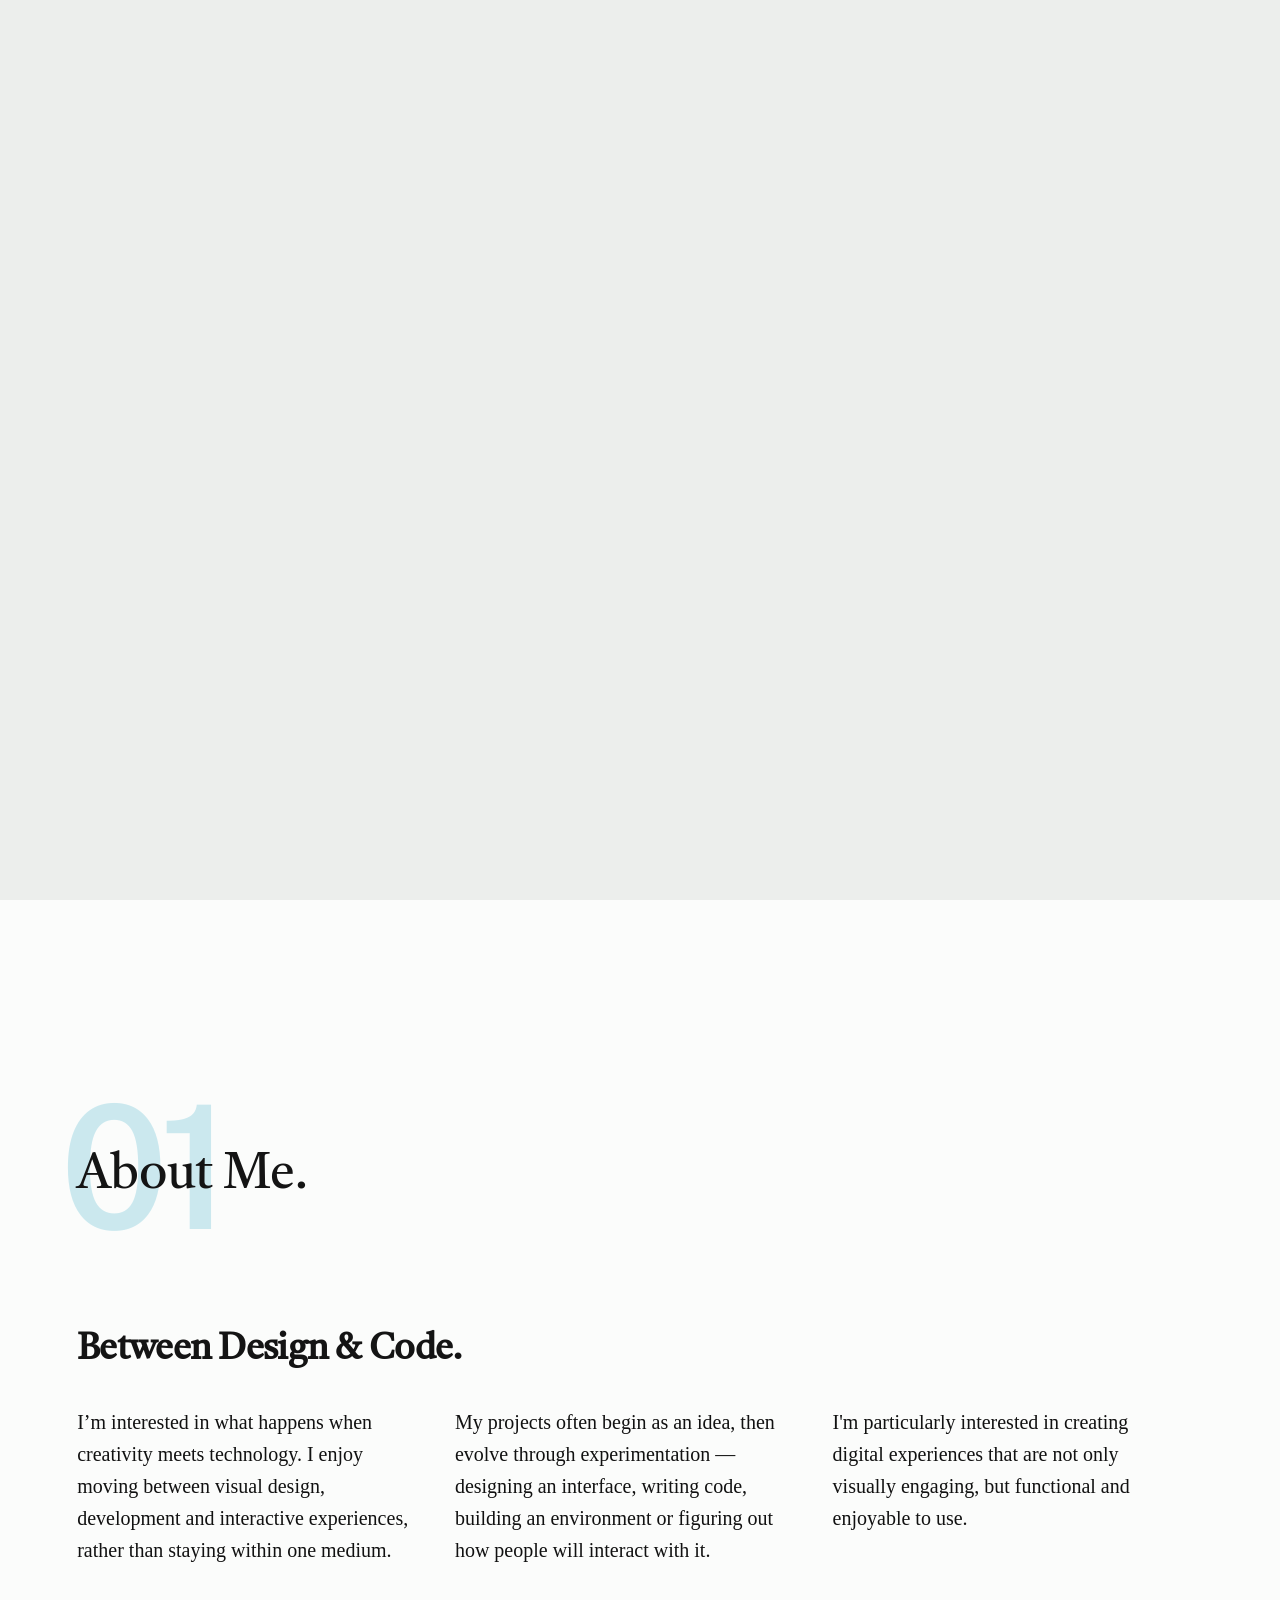
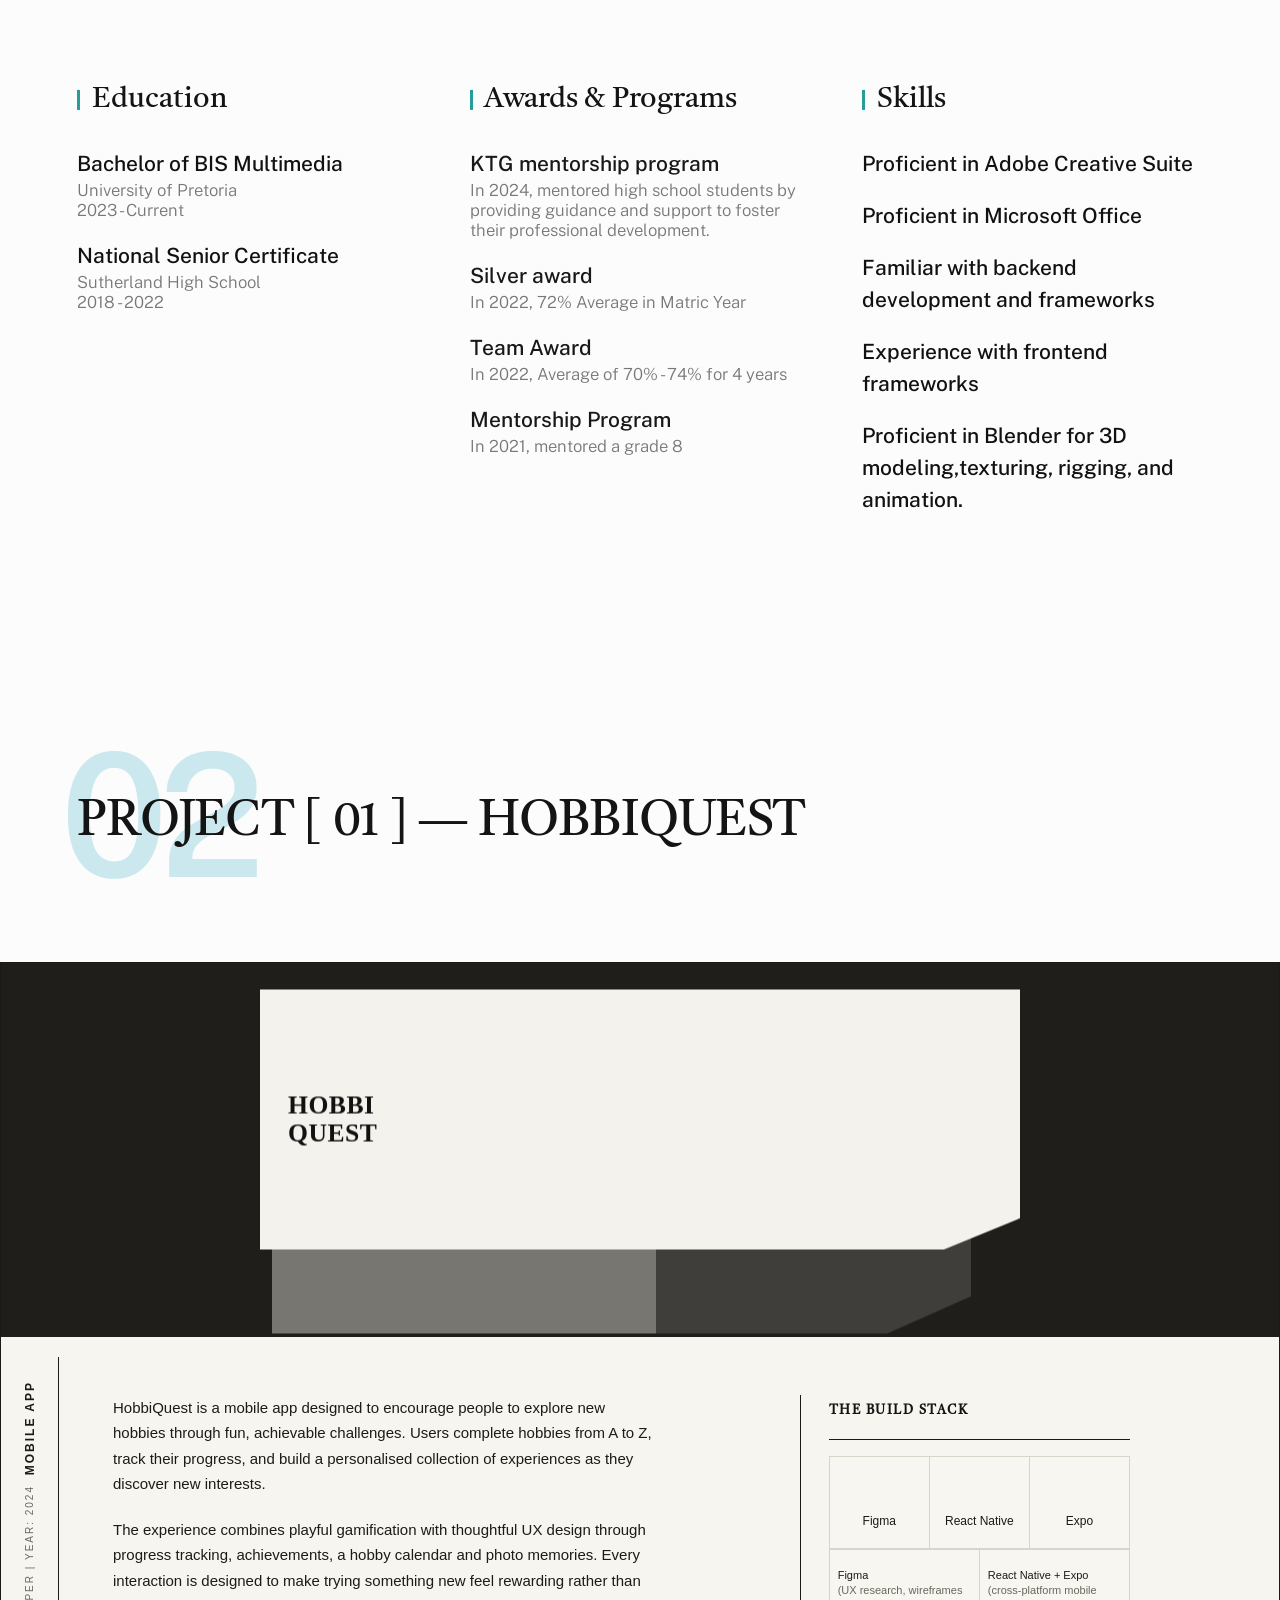
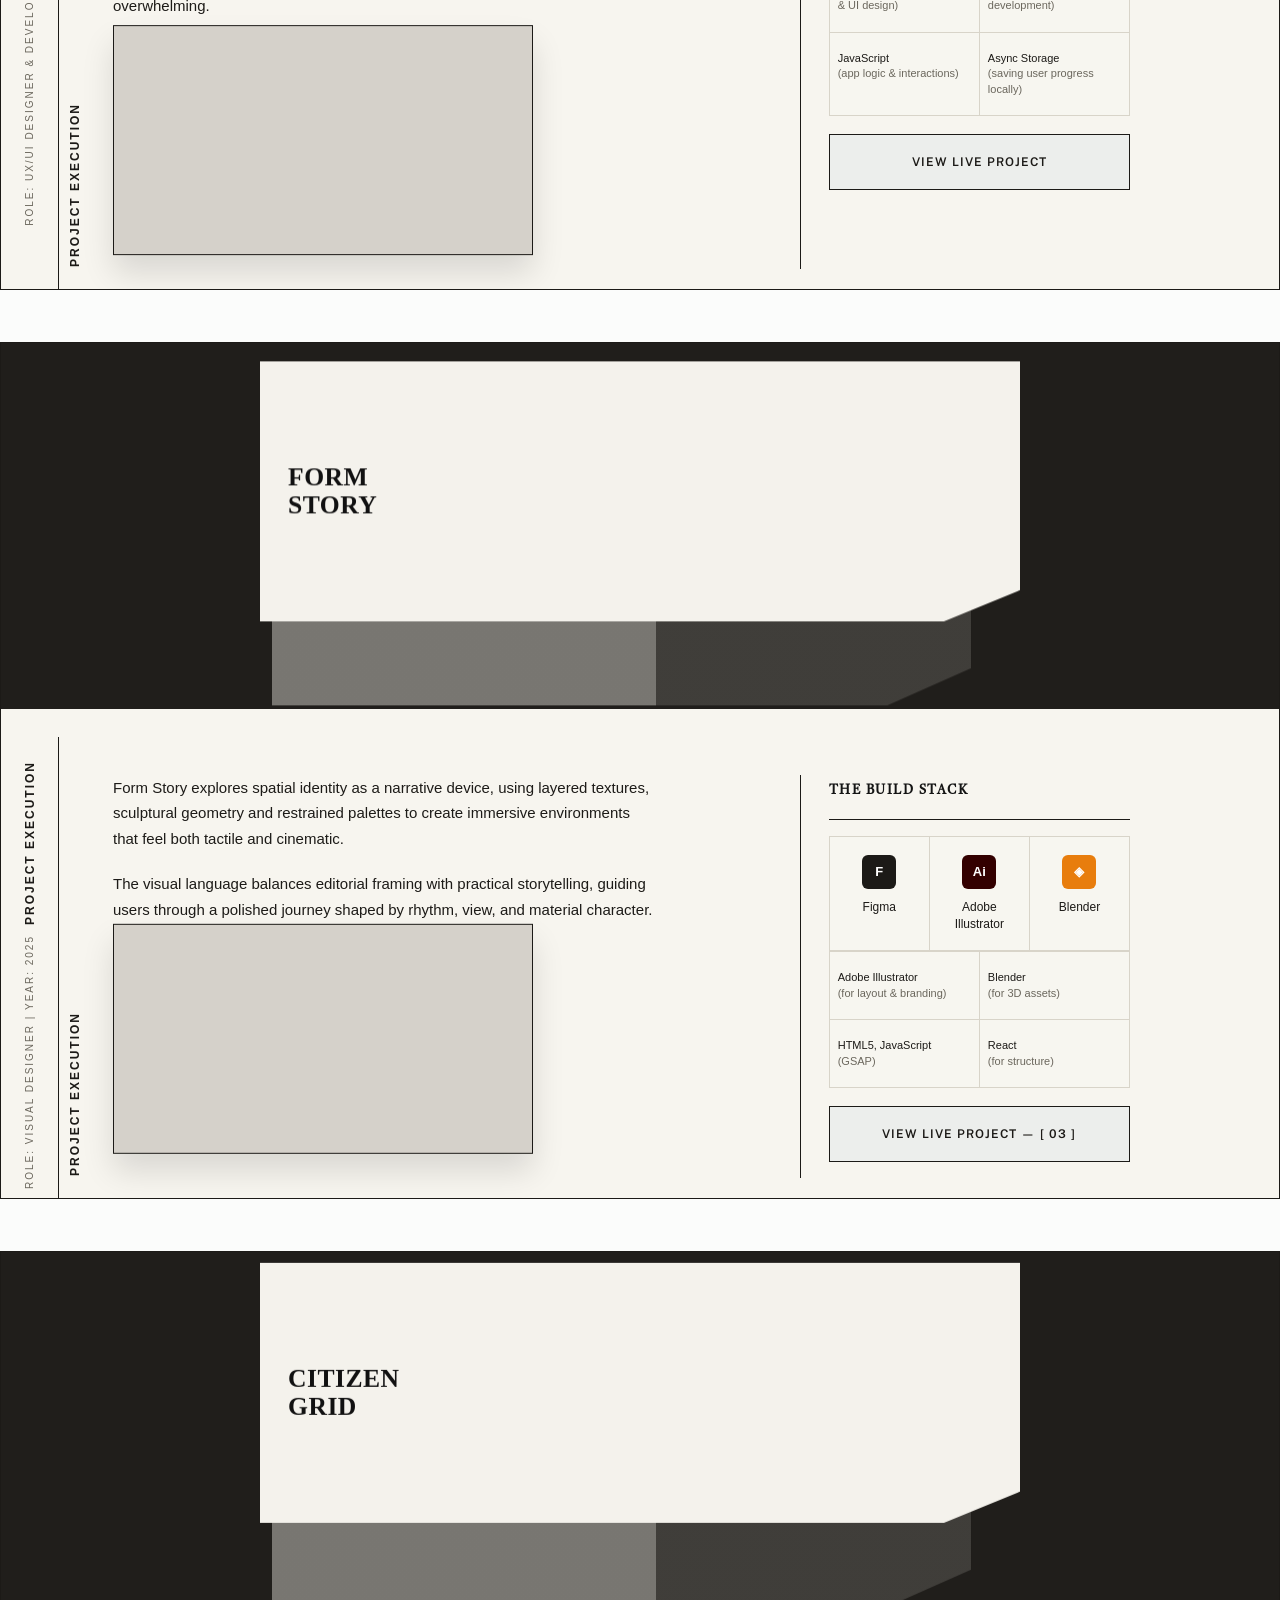
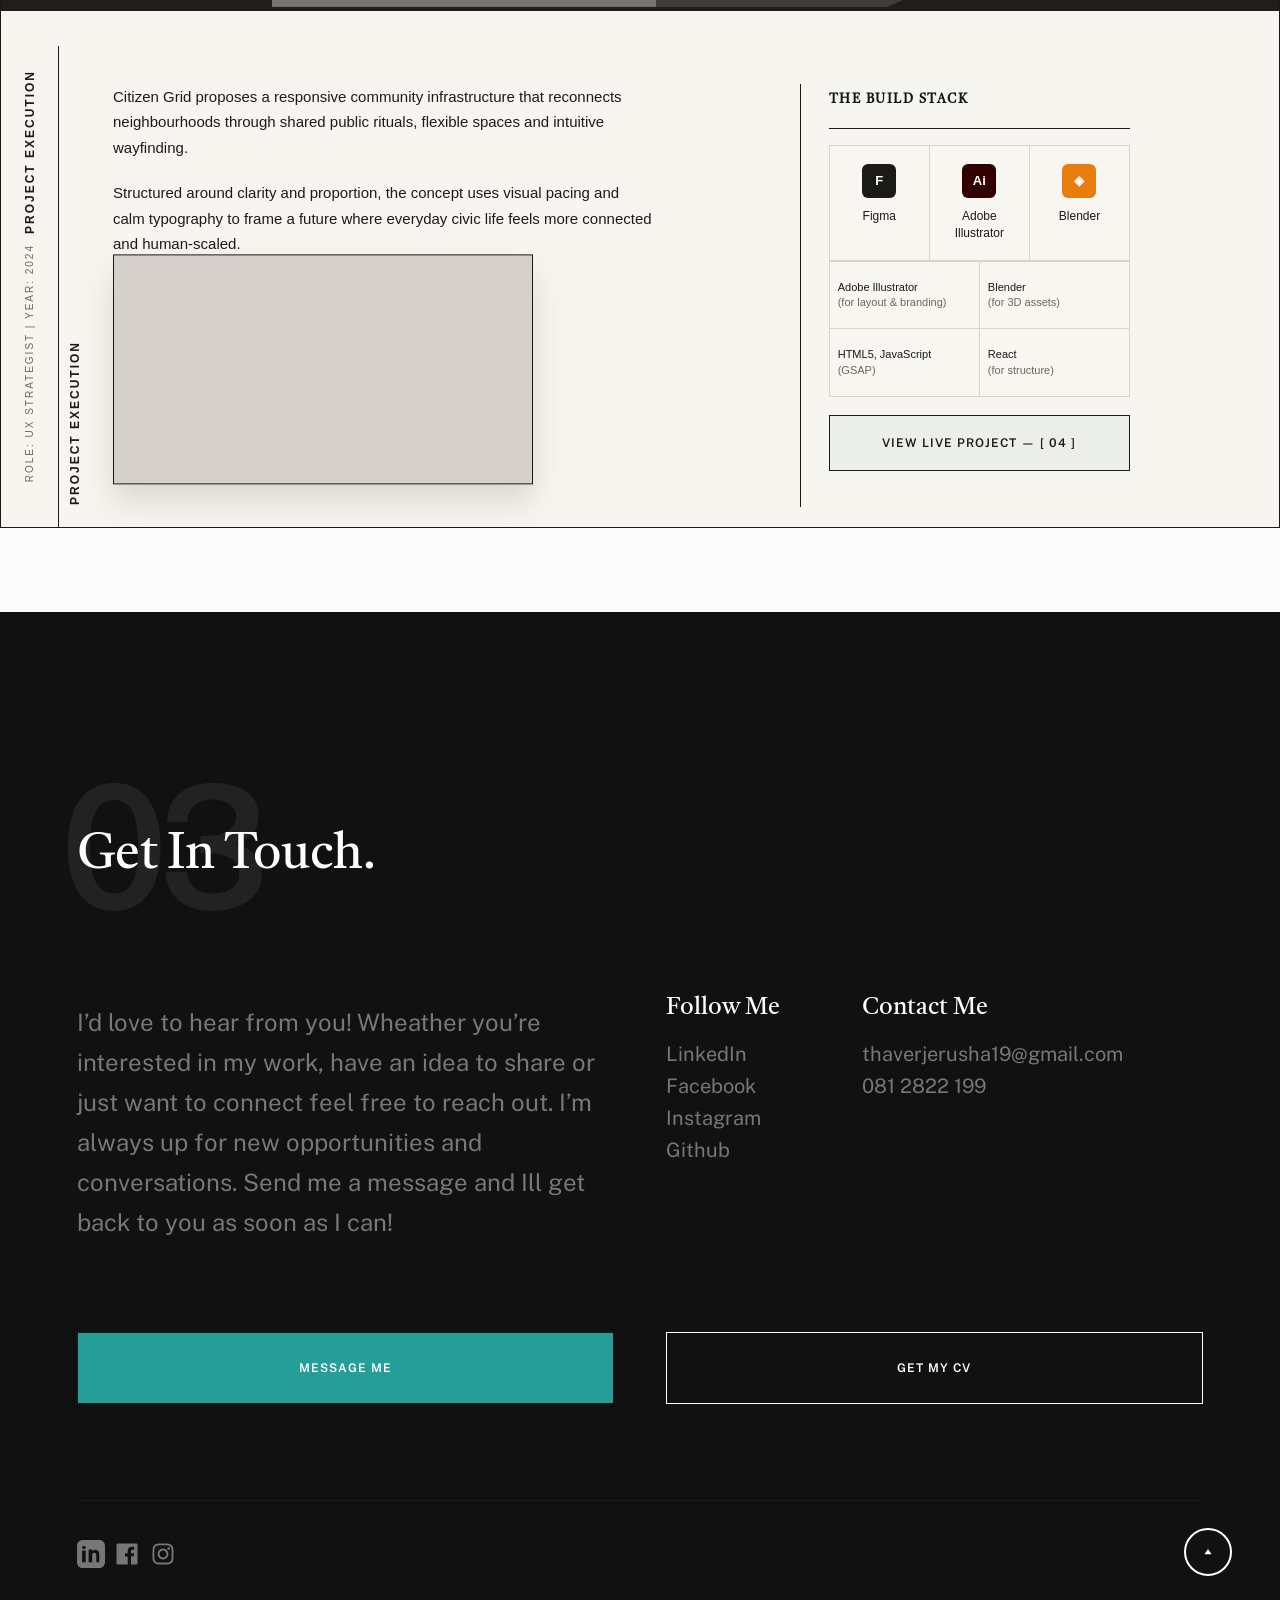
==== commit 4ee86581: "added HobbiQuest" ====
--- a/index.html
+++ b/index.html
@@ -323,7 +323,7 @@
             <div class="row">
                 <div class="column xl-12">
                     <div class="section-header slide-in" data-num="02">
-                        <h2 class="text-display-title">PROJECT [ 02 ] — URBAN SPACES</h2>
+                        <h2 class="text-display-title">PROJECT [ 01 ] — HOBBIQUEST</h2>
                     </div>
                 </div>
             </div>
@@ -331,33 +331,47 @@
             <article class="project-editorial">
                 <div class="project-editorial__visual" data-parallax data-speed="0.18">
                     <div class="project-editorial__stack">
-                        <div class="project-editorial__plate back" style="background-image: linear-gradient(to right, rgba(158,154,145,0.7) 0%, rgba(158,154,145,0.7) 55%, rgba(158,154,145,0.25) 55%, rgba(158,154,145,0.25) 100%), url('https://images.unsplash.com/photo-1511818966892-d7d671e672a2?auto=format&fit=crop&w=900&q=80');"></div>
+                        <div class="project-editorial__plate back"
+                            style="background-image: linear-gradient(to right, rgba(158,154,145,0.7) 0%, rgba(158,154,145,0.7) 55%, rgba(158,154,145,0.25) 55%, rgba(158,154,145,0.25) 100%), url('https://images.unsplash.com/photo-1511818966892-d7d671e672a2?auto=format&fit=crop&w=900&q=80');">
+                        </div>
                         <div class="project-editorial__plate front">
-                            <div class="project-editorial__cover-type">URBAN<br>SPACES</div>
-                            <div class="project-editorial__cover-image" style="background-image: url('https://images.unsplash.com/photo-1500530855697-b586d89ba3ee?auto=format&fit=crop&w=900&q=80');"></div>
+                            <div class="project-editorial__cover-type">HOBBI<br>QUEST</div>
+                            <div class="project-editorial__cover-image"
+                                style="background-image: url('https://images.unsplash.com/photo-1500530855697-b586d89ba3ee?auto=format&fit=crop&w=900&q=80');">
+                            </div>
                         </div>
                     </div>
                 </div>
 
                 <div class="project-editorial__body">
                     <aside class="project-editorial__sidebar">
-                        <span class="project-editorial__sidebar-label">PROJECT EXECUTION</span>
-                        <span class="project-editorial__sidebar-meta">ROLE: LEAD DESIGNER&nbsp;|&nbsp;YEAR: 2024</span>
+                        <span class="project-editorial__sidebar-label">MOBILE APP</span>
+                        <span class="project-editorial__sidebar-meta">ROLE: UX/UI DESIGNER & DEVELOPER&nbsp;|&nbsp;YEAR:
+                            2024</span>
                     </aside>
 
                     <div class="project-editorial__main">
                         <div class="row">
                             <div class="column xl-8 md-12">
                                 <p class="project-editorial__copy">
-                                    A minimalist approach to urban dwelling, blending modern architecture with community spaces. This project creates a modular living environment that adapts to human interaction, fostering connection.
-                                </p>
+                                    HobbiQuest is a mobile app designed to encourage people to explore new hobbies
+                                    through fun, achievable challenges. Users complete hobbies from A to Z, track their
+                                    progress, and build a personalised collection of experiences as they discover new
+                                    interests.
+                                </p>
+
                                 <p class="project-editorial__copy">
-                                    Inspired by a magazine-spread aesthetic, the design uses bold typography and asymmetric grid structures to tell the spatial story through clarity, rhythm, and atmosphere.
-                                </p>
-
+                                    The experience combines playful gamification with thoughtful UX design through
+                                    progress tracking, achievements, a hobby calendar and photo memories.
+                                    Every interaction is designed to make trying something new feel
+                                    rewarding rather than overwhelming.
+                                </p>
                                 <div class="project-editorial__video-panel" data-parallax data-speed="0.09">
-                                    <video autoplay muted loop playsinline poster="https://images.unsplash.com/photo-1477959858617-67f85cf4f1df?auto=format&fit=crop&w=1200&q=80">
-                                        <source src="https://cdn.coverr.co/videos/coverr-street-traffic-in-a-city-1560650987390/1080p.mp4" type="video/mp4">
+                                    <video autoplay muted loop playsinline
+                                        poster="https://images.unsplash.com/photo-1477959858617-67f85cf4f1df?auto=format&fit=crop&w=1200&q=80">
+                                        <source
+                                            src="https://cdn.coverr.co/videos/coverr-street-traffic-in-a-city-1560650987390/1080p.mp4"
+                                            type="video/mp4">
                                     </video>
                                 </div>
                             </div>
@@ -367,24 +381,125 @@
                                     <h4>THE BUILD STACK</h4>
 
                                     <div class="project-editorial__tools three-col">
+                                        <div class="tool">
+        <span class="tool-logo figma-logo"></span>
+        <span>Figma</span>
+    </div>
+
+    <div class="tool">
+        <span class="tool-logo react-logo"></span>
+        <span>React Native</span>
+    </div>
+
+    <div class="tool">
+        <span class="tool-logo expo-logo"></span>
+        <span>Expo</span>
+    </div>
+                                    </div>
+
+                                    <div class="project-editorial__tools two-col">
+                                        <div class="tool">
+                                            <span>Figma<br><em>(UX research, wireframes & UI design)</em></span>
+                                        </div>
+
+                                        <div class="tool">
+                                            <span>React Native + Expo<br><em>(cross-platform mobile
+                                                    development)</em></span>
+                                        </div>
+
+                                        <div class="tool">
+                                            <span>JavaScript<br><em>(app logic & interactions)</em></span>
+                                        </div>
+
+                                        <div class="tool">
+                                            <span>Async Storage<br><em>(saving user progress locally)</em></span>
+                                        </div>
+                                    </div>
+
+                                    <a href="#" class="btn u-fullwidth"><span class="view-project">View Live Project</span></a>
+                                </div>
+                            </div>
+                        </div>
+
+                        <span class="project-editorial__sidebar-label project-editorial__sidebar-label--bottom">PROJECT
+                            EXECUTION</span>
+                    </div>
+                </div>
+            </article>
+
+            <article class="project-editorial">
+                <div class="project-editorial__visual" data-parallax data-speed="0.18">
+                    <div class="project-editorial__stack">
+                        <div class="project-editorial__plate back"
+                            style="background-image: linear-gradient(to right, rgba(158,154,145,0.7) 0%, rgba(158,154,145,0.7) 55%, rgba(158,154,145,0.25) 55%, rgba(158,154,145,0.25) 100%), url('https://images.unsplash.com/photo-1524758631624-e2822e304c36?auto=format&fit=crop&w=900&q=80');">
+                        </div>
+                        <div class="project-editorial__plate front">
+                            <div class="project-editorial__cover-type">FORM<br>STORY</div>
+                            <div class="project-editorial__cover-image"
+                                style="background-image: url('https://images.unsplash.com/photo-1524758631624-e2822e304c36?auto=format&fit=crop&w=900&q=80');">
+                            </div>
+                        </div>
+                    </div>
+                </div>
+
+                <div class="project-editorial__body">
+                    <aside class="project-editorial__sidebar">
+                        <span class="project-editorial__sidebar-label">PROJECT EXECUTION</span>
+                        <span class="project-editorial__sidebar-meta">ROLE: VISUAL DESIGNER&nbsp;|&nbsp;YEAR:
+                            2025</span>
+                    </aside>
+
+                    <div class="project-editorial__main">
+                        <div class="row">
+                            <div class="column xl-8 md-12">
+                                <p class="project-editorial__copy">
+                                    Form Story explores spatial identity as a narrative device, using layered textures,
+                                    sculptural geometry and restrained palettes to create immersive environments that
+                                    feel both tactile and cinematic.
+                                </p>
+                                <p class="project-editorial__copy">
+                                    The visual language balances editorial framing with practical storytelling, guiding
+                                    users through a polished journey shaped by rhythm, view, and material character.
+                                </p>
+
+                                <div class="project-editorial__video-panel" data-parallax data-speed="0.09">
+                                    <video autoplay muted loop playsinline
+                                        poster="https://images.unsplash.com/photo-1497366754035-f200968a6e72?auto=format&fit=crop&w=1200&q=80">
+                                        <source
+                                            src="https://cdn.coverr.co/videos/coverr-traffic-cars-and-lights-1569741326307/1080p.mp4"
+                                            type="video/mp4">
+                                    </video>
+                                </div>
+                            </div>
+
+                            <div class="column xl-4 md-12">
+                                <div class="project-editorial__stackbox">
+                                    <h4>THE BUILD STACK</h4>
+
+                                    <div class="project-editorial__tools three-col">
                                         <div class="tool"><span class="tool-icon figma">F</span><span>Figma</span></div>
-                                        <div class="tool"><span class="tool-icon ai">Ai</span><span>Adobe<br>Illustrator</span></div>
-                                        <div class="tool"><span class="tool-icon blender">◈</span><span>Blender</span></div>
+                                        <div class="tool"><span
+                                                class="tool-icon ai">Ai</span><span>Adobe<br>Illustrator</span></div>
+                                        <div class="tool"><span class="tool-icon blender">◈</span><span>Blender</span>
+                                        </div>
                                     </div>
 
                                     <div class="project-editorial__tools two-col">
-                                        <div class="tool"><span>Adobe Illustrator<br><em>(for layout &amp; branding)</em></span></div>
+                                        <div class="tool"><span>Adobe Illustrator<br><em>(for layout &amp;
+                                                    branding)</em></span></div>
                                         <div class="tool"><span>Blender<br><em>(for 3D assets)</em></span></div>
                                         <div class="tool"><span>HTML5, JavaScript<br><em>(GSAP)</em></span></div>
                                         <div class="tool"><span>React<br><em>(for structure)</em></span></div>
                                     </div>
 
-                                    <a href="#" class="btn u-fullwidth"><span class="view-project">View Live Project — [ 02 ]</span></a>
-                                </div>
-                            </div>
-                        </div>
-
-                        <span class="project-editorial__sidebar-label project-editorial__sidebar-label--bottom">PROJECT EXECUTION</span>
+                                    <a href="#" class="btn u-fullwidth"><span class="view-project">View Live Project — [
+                                            03 ]</span></a>
+                                </div>
+                            </div>
+                        </div>
+
+                        <span class="project-editorial__sidebar-label project-editorial__sidebar-label--bottom">PROJECT
+                            EXECUTION</span>
                     </div>
                 </div>
             </article>
@@ -392,71 +507,14 @@
             <article class="project-editorial">
                 <div class="project-editorial__visual" data-parallax data-speed="0.18">
                     <div class="project-editorial__stack">
-                        <div class="project-editorial__plate back" style="background-image: linear-gradient(to right, rgba(158,154,145,0.7) 0%, rgba(158,154,145,0.7) 55%, rgba(158,154,145,0.25) 55%, rgba(158,154,145,0.25) 100%), url('https://images.unsplash.com/photo-1524758631624-e2822e304c36?auto=format&fit=crop&w=900&q=80');"></div>
-                        <div class="project-editorial__plate front">
-                            <div class="project-editorial__cover-type">FORM<br>STORY</div>
-                            <div class="project-editorial__cover-image" style="background-image: url('https://images.unsplash.com/photo-1524758631624-e2822e304c36?auto=format&fit=crop&w=900&q=80');"></div>
-                        </div>
-                    </div>
-                </div>
-
-                <div class="project-editorial__body">
-                    <aside class="project-editorial__sidebar">
-                        <span class="project-editorial__sidebar-label">PROJECT EXECUTION</span>
-                        <span class="project-editorial__sidebar-meta">ROLE: VISUAL DESIGNER&nbsp;|&nbsp;YEAR: 2025</span>
-                    </aside>
-
-                    <div class="project-editorial__main">
-                        <div class="row">
-                            <div class="column xl-8 md-12">
-                                <p class="project-editorial__copy">
-                                    Form Story explores spatial identity as a narrative device, using layered textures, sculptural geometry and restrained palettes to create immersive environments that feel both tactile and cinematic.
-                                </p>
-                                <p class="project-editorial__copy">
-                                    The visual language balances editorial framing with practical storytelling, guiding users through a polished journey shaped by rhythm, view, and material character.
-                                </p>
-
-                                <div class="project-editorial__video-panel" data-parallax data-speed="0.09">
-                                    <video autoplay muted loop playsinline poster="https://images.unsplash.com/photo-1497366754035-f200968a6e72?auto=format&fit=crop&w=1200&q=80">
-                                        <source src="https://cdn.coverr.co/videos/coverr-traffic-cars-and-lights-1569741326307/1080p.mp4" type="video/mp4">
-                                    </video>
-                                </div>
-                            </div>
-
-                            <div class="column xl-4 md-12">
-                                <div class="project-editorial__stackbox">
-                                    <h4>THE BUILD STACK</h4>
-
-                                    <div class="project-editorial__tools three-col">
-                                        <div class="tool"><span class="tool-icon figma">F</span><span>Figma</span></div>
-                                        <div class="tool"><span class="tool-icon ai">Ai</span><span>Adobe<br>Illustrator</span></div>
-                                        <div class="tool"><span class="tool-icon blender">◈</span><span>Blender</span></div>
-                                    </div>
-
-                                    <div class="project-editorial__tools two-col">
-                                        <div class="tool"><span>Adobe Illustrator<br><em>(for layout &amp; branding)</em></span></div>
-                                        <div class="tool"><span>Blender<br><em>(for 3D assets)</em></span></div>
-                                        <div class="tool"><span>HTML5, JavaScript<br><em>(GSAP)</em></span></div>
-                                        <div class="tool"><span>React<br><em>(for structure)</em></span></div>
-                                    </div>
-
-                                    <a href="#" class="btn u-fullwidth"><span class="view-project">View Live Project — [ 03 ]</span></a>
-                                </div>
-                            </div>
-                        </div>
-
-                        <span class="project-editorial__sidebar-label project-editorial__sidebar-label--bottom">PROJECT EXECUTION</span>
-                    </div>
-                </div>
-            </article>
-
-            <article class="project-editorial">
-                <div class="project-editorial__visual" data-parallax data-speed="0.18">
-                    <div class="project-editorial__stack">
-                        <div class="project-editorial__plate back" style="background-image: linear-gradient(to right, rgba(158,154,145,0.7) 0%, rgba(158,154,145,0.7) 55%, rgba(158,154,145,0.25) 55%, rgba(158,154,145,0.25) 100%), url('https://images.unsplash.com/photo-1460317442991-0ec209397118?auto=format&fit=crop&w=900&q=80');"></div>
+                        <div class="project-editorial__plate back"
+                            style="background-image: linear-gradient(to right, rgba(158,154,145,0.7) 0%, rgba(158,154,145,0.7) 55%, rgba(158,154,145,0.25) 55%, rgba(158,154,145,0.25) 100%), url('https://images.unsplash.com/photo-1460317442991-0ec209397118?auto=format&fit=crop&w=900&q=80');">
+                        </div>
                         <div class="project-editorial__plate front">
                             <div class="project-editorial__cover-type">CITIZEN<br>GRID</div>
-                            <div class="project-editorial__cover-image" style="background-image: url('https://images.unsplash.com/photo-1460317442991-0ec209397118?auto=format&fit=crop&w=900&q=80');"></div>
+                            <div class="project-editorial__cover-image"
+                                style="background-image: url('https://images.unsplash.com/photo-1460317442991-0ec209397118?auto=format&fit=crop&w=900&q=80');">
+                            </div>
                         </div>
                     </div>
                 </div>
@@ -471,15 +529,22 @@
                         <div class="row">
                             <div class="column xl-8 md-12">
                                 <p class="project-editorial__copy">
-                                    Citizen Grid proposes a responsive community infrastructure that reconnects neighbourhoods through shared public rituals, flexible spaces and intuitive wayfinding.
+                                    Citizen Grid proposes a responsive community infrastructure that reconnects
+                                    neighbourhoods through shared public rituals, flexible spaces and intuitive
+                                    wayfinding.
                                 </p>
                                 <p class="project-editorial__copy">
-                                    Structured around clarity and proportion, the concept uses visual pacing and calm typography to frame a future where everyday civic life feels more connected and human-scaled.
+                                    Structured around clarity and proportion, the concept uses visual pacing and calm
+                                    typography to frame a future where everyday civic life feels more connected and
+                                    human-scaled.
                                 </p>
 
                                 <div class="project-editorial__video-panel" data-parallax data-speed="0.09">
-                                    <video autoplay muted loop playsinline poster="https://images.unsplash.com/photo-1486406146926-c627a92ad1ab?auto=format&fit=crop&w=1200&q=80">
-                                        <source src="https://cdn.coverr.co/videos/coverr-aerial-view-of-city-lights-1568132429527/1080p.mp4" type="video/mp4">
+                                    <video autoplay muted loop playsinline
+                                        poster="https://images.unsplash.com/photo-1486406146926-c627a92ad1ab?auto=format&fit=crop&w=1200&q=80">
+                                        <source
+                                            src="https://cdn.coverr.co/videos/coverr-aerial-view-of-city-lights-1568132429527/1080p.mp4"
+                                            type="video/mp4">
                                     </video>
                                 </div>
                             </div>
@@ -490,23 +555,28 @@
 
                                     <div class="project-editorial__tools three-col">
                                         <div class="tool"><span class="tool-icon figma">F</span><span>Figma</span></div>
-                                        <div class="tool"><span class="tool-icon ai">Ai</span><span>Adobe<br>Illustrator</span></div>
-                                        <div class="tool"><span class="tool-icon blender">◈</span><span>Blender</span></div>
+                                        <div class="tool"><span
+                                                class="tool-icon ai">Ai</span><span>Adobe<br>Illustrator</span></div>
+                                        <div class="tool"><span class="tool-icon blender">◈</span><span>Blender</span>
+                                        </div>
                                     </div>
 
                                     <div class="project-editorial__tools two-col">
-                                        <div class="tool"><span>Adobe Illustrator<br><em>(for layout &amp; branding)</em></span></div>
+                                        <div class="tool"><span>Adobe Illustrator<br><em>(for layout &amp;
+                                                    branding)</em></span></div>
                                         <div class="tool"><span>Blender<br><em>(for 3D assets)</em></span></div>
                                         <div class="tool"><span>HTML5, JavaScript<br><em>(GSAP)</em></span></div>
                                         <div class="tool"><span>React<br><em>(for structure)</em></span></div>
                                     </div>
 
-                                    <a href="#" class="btn u-fullwidth"><span class="view-project">View Live Project — [ 04 ]</span></a>
-                                </div>
-                            </div>
-                        </div>
-
-                        <span class="project-editorial__sidebar-label project-editorial__sidebar-label--bottom">PROJECT EXECUTION</span>
+                                    <a href="#" class="btn u-fullwidth"><span class="view-project">View Live Project — [
+                                            04 ]</span></a>
+                                </div>
+                            </div>
+                        </div>
+
+                        <span class="project-editorial__sidebar-label project-editorial__sidebar-label--bottom">PROJECT
+                            EXECUTION</span>
                     </div>
                 </div>
             </article>
@@ -712,13 +782,14 @@
 
             <div class="row s-footer__buttons slide-up">
 
-                <div class="column xl-6 tab-12" >
+                <div class="column xl-6 tab-12">
                     <a href="mailto:thaverjerusha19@gmail.com?subject=Contact&body=Hi, I would like to get in touch with you!"
                         class="btn btn--primary btn--large u-fullwidth" id="bottom-contact">Message Me</a>
                 </div>
 
-                <div class="column xl-6 tab-12" >
-                    <a href="JerushaThaver_CV.pdf" target="_blank" id="bottom-cv" class="btn btn--stroke btn--large u-fullwidth">Get My
+                <div class="column xl-6 tab-12">
+                    <a href="JerushaThaver_CV.pdf" target="_blank" id="bottom-cv"
+                        class="btn btn--stroke btn--large u-fullwidth">Get My
                         CV</a>
                 </div>
 
--- a/css/styles.css
+++ b/css/styles.css
@@ -4816,6 +4816,36 @@
   font-size: 13px;
   line-height: 1;
 }
+
+.tool-logo {
+    width: 28px;
+    height: 28px;
+    display: block;
+    background-color: var(--color-1-light); /* Your custom colour */
+    mask-size: contain;
+    mask-repeat: no-repeat;
+    mask-position: center;
+    -webkit-mask-size: contain;
+    -webkit-mask-repeat: no-repeat;
+    -webkit-mask-position: center;
+}
+
+/* Official logos */
+.figma-logo {
+    mask-image: url("https://cdn.simpleicons.org/figma");
+    -webkit-mask-image: url("https://cdn.simpleicons.org/figma");
+}
+
+.react-logo {
+    mask-image: url("https://cdn.simpleicons.org/react");
+    -webkit-mask-image: url("https://cdn.simpleicons.org/react");
+}
+
+.expo-logo {
+    mask-image: url("https://cdn.simpleicons.org/expo");
+    -webkit-mask-image: url("https://cdn.simpleicons.org/expo");
+}
+
 .tool-icon.figma   { background: #1c1a17; }
 .tool-icon.ai      { background: #330000; }
 .tool-icon.blender { background: #e87d0d; }
